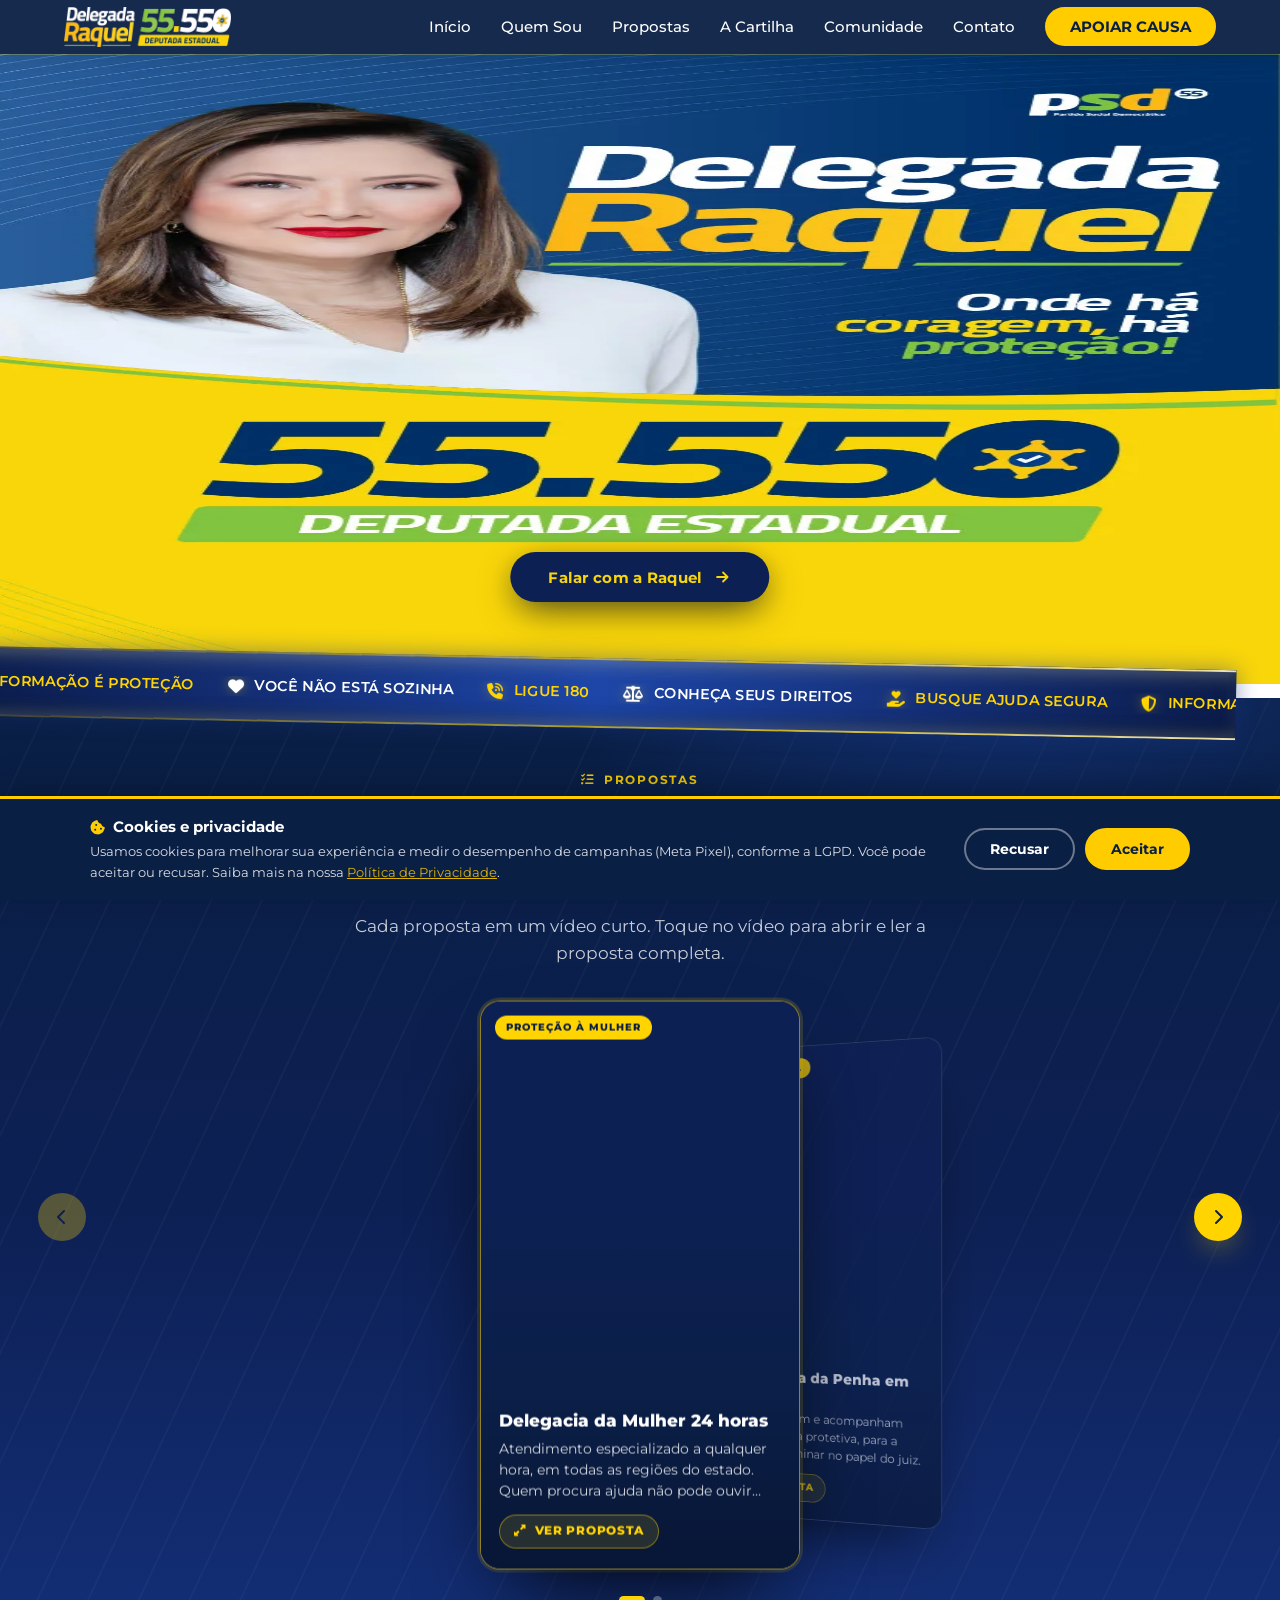
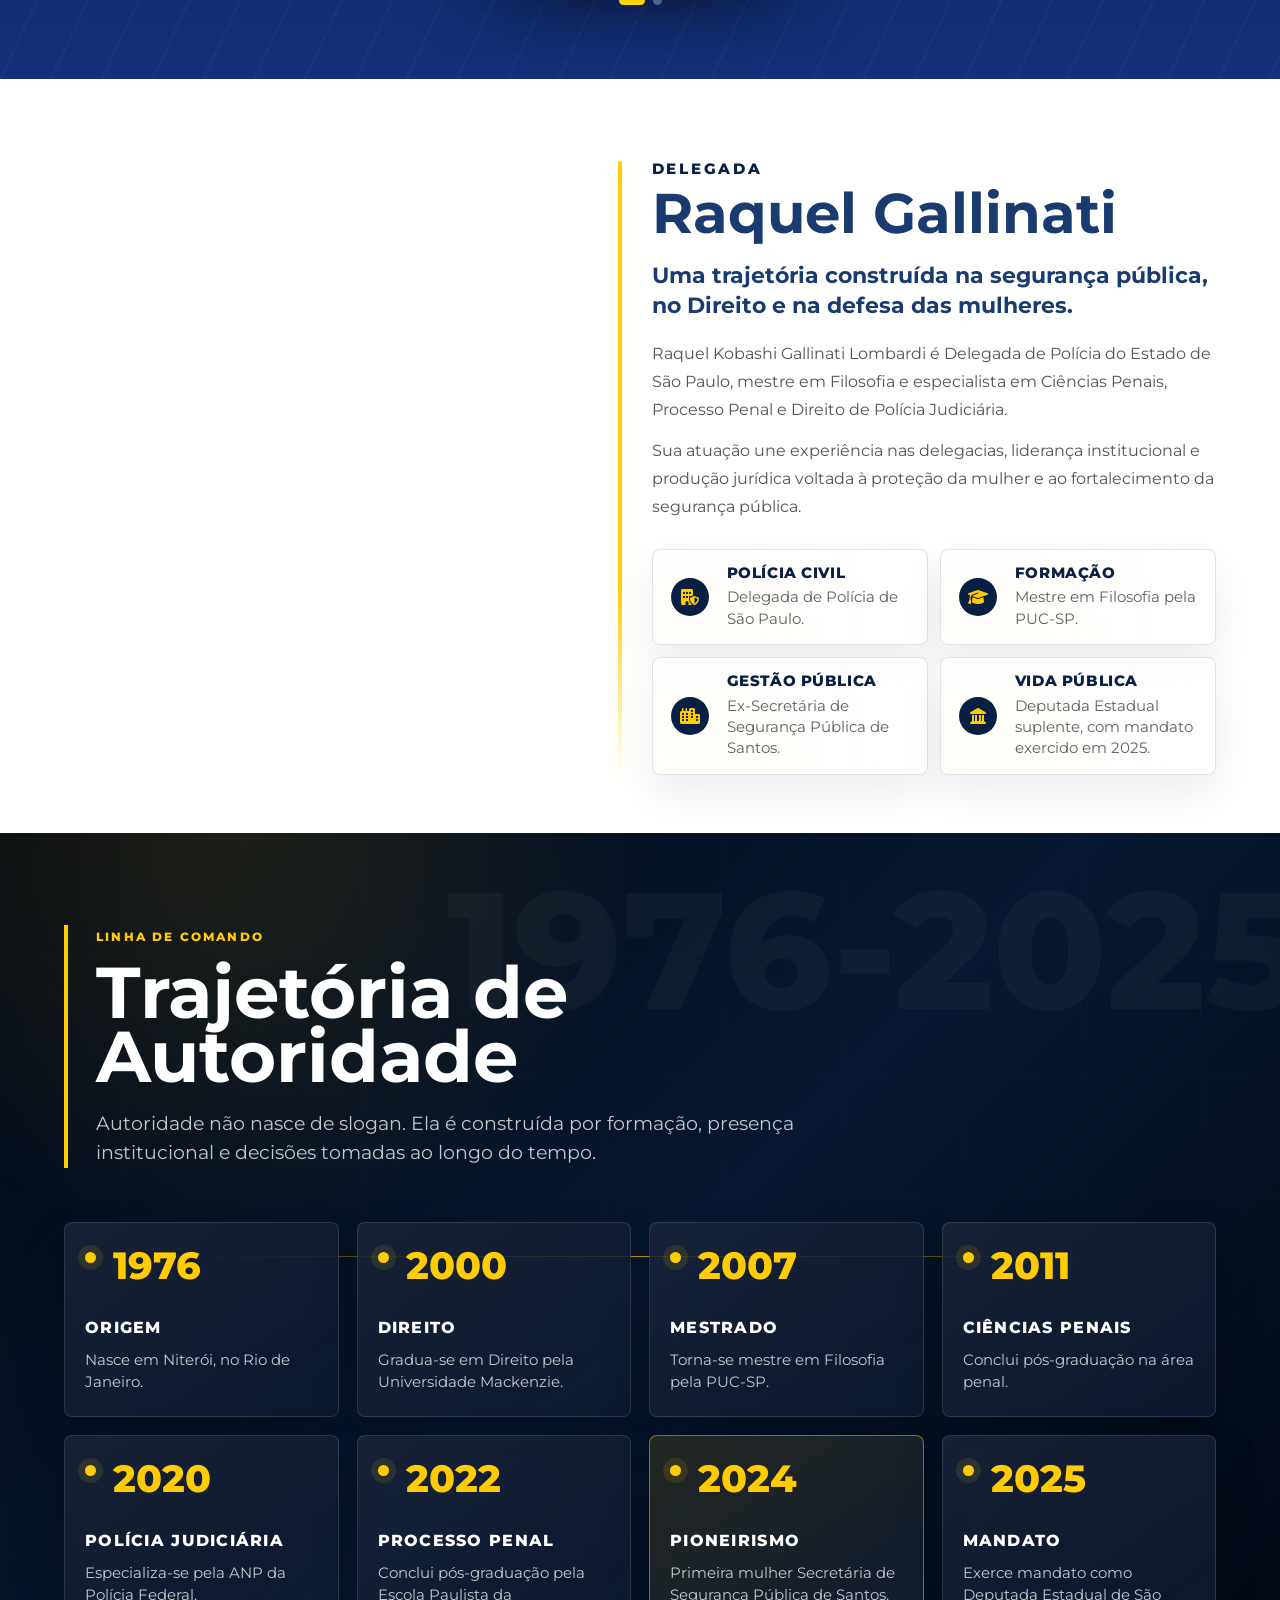
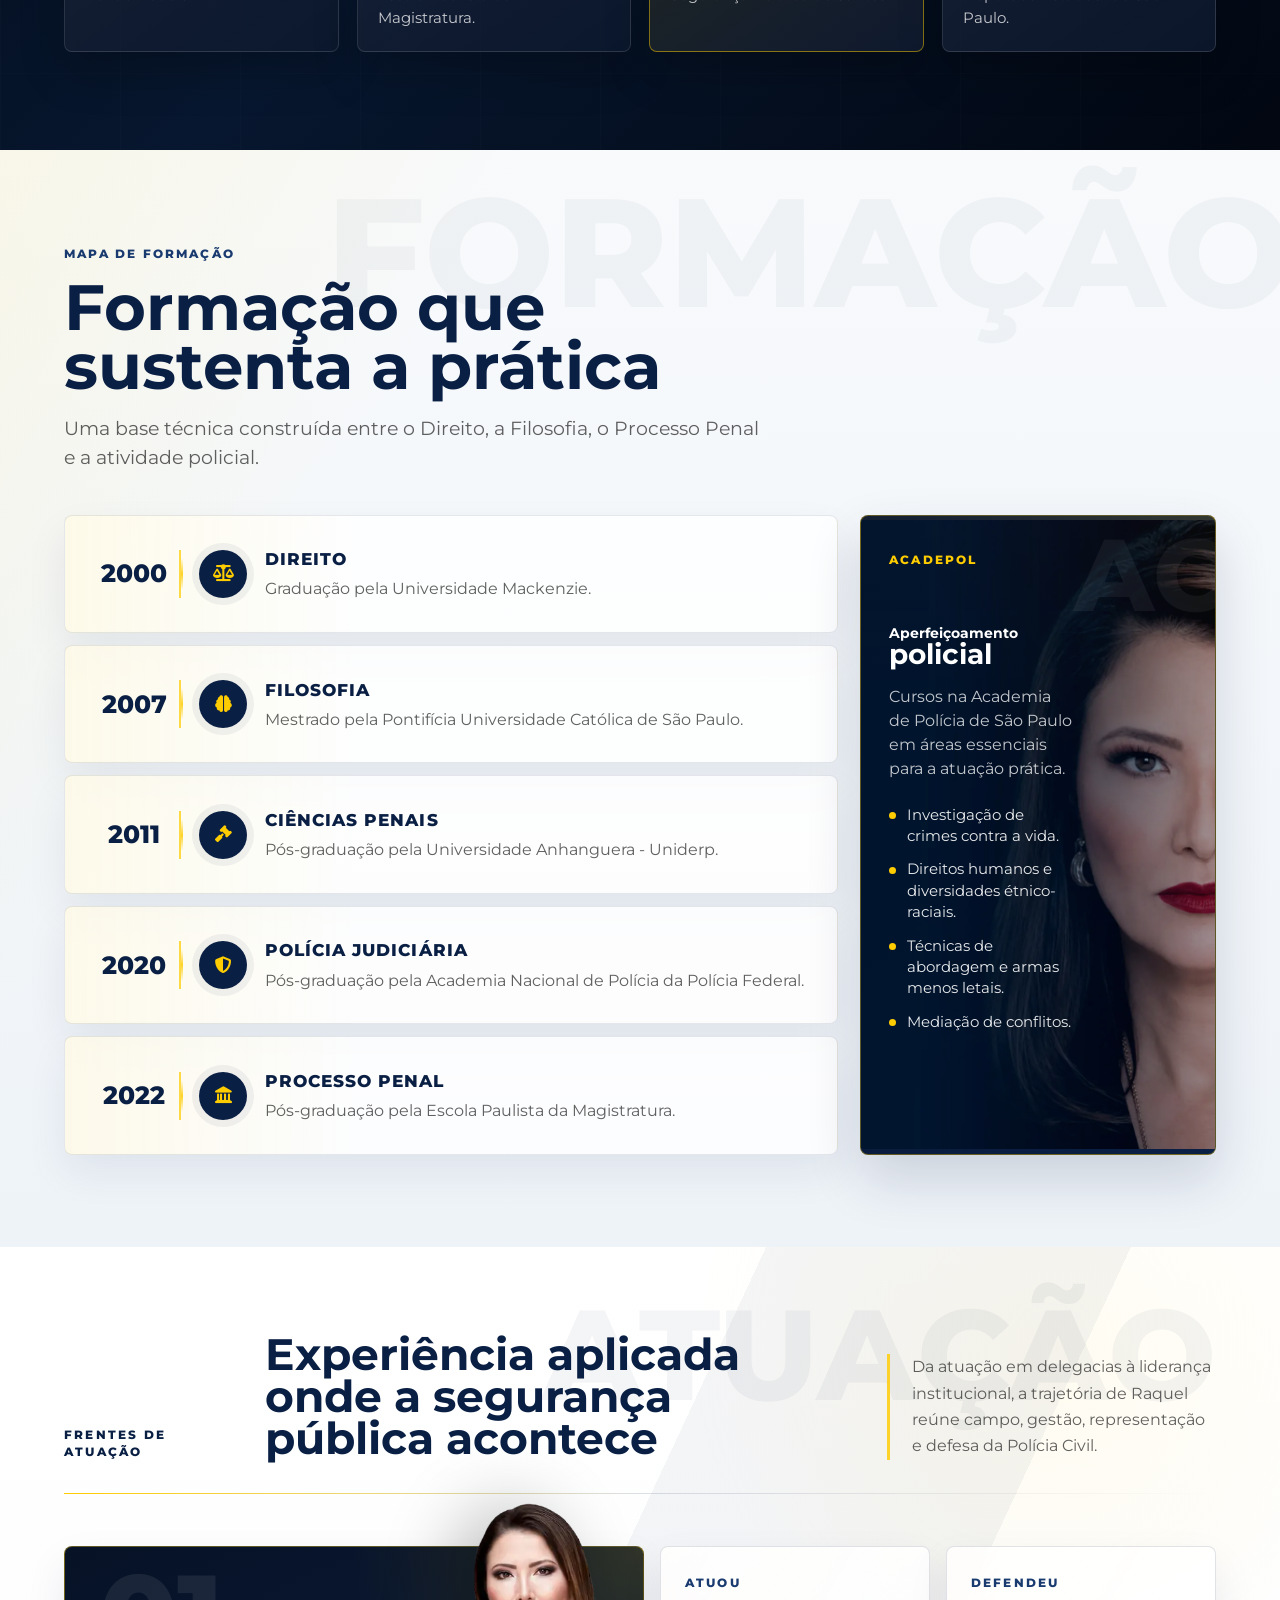
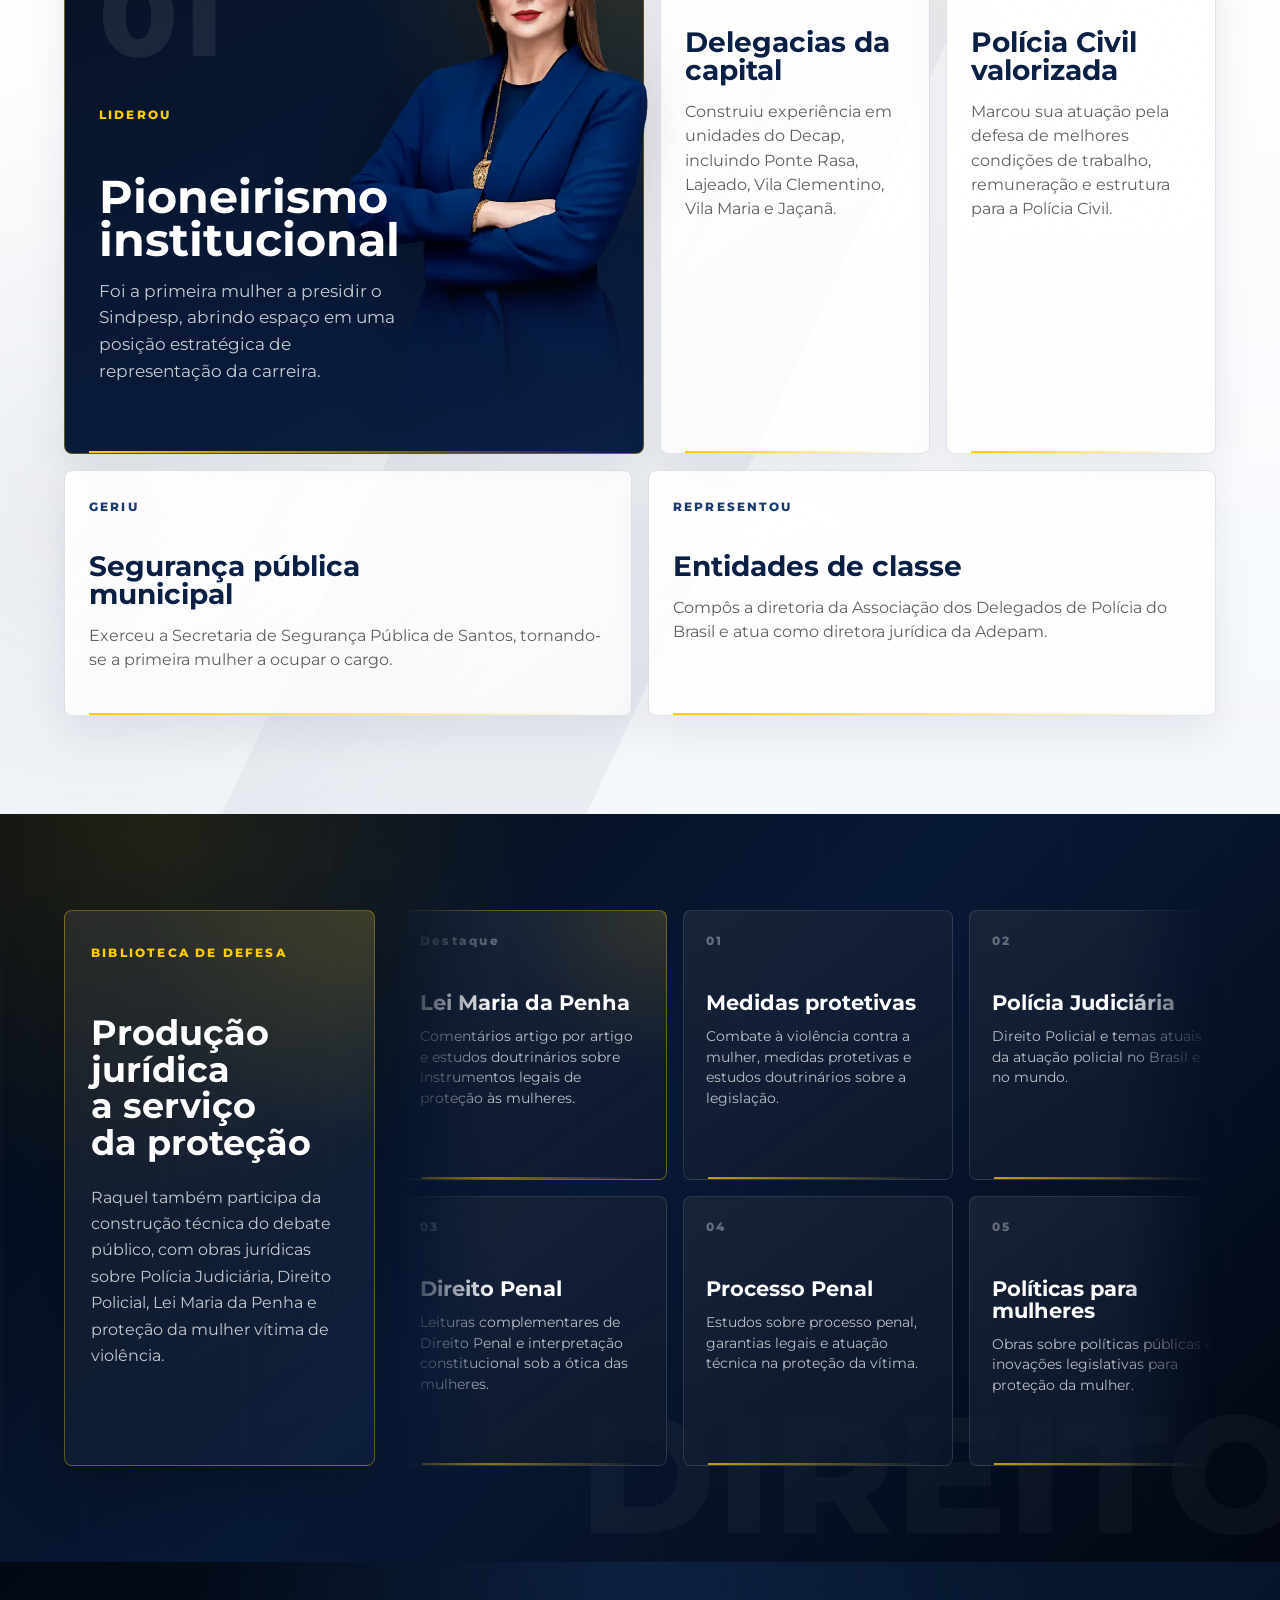
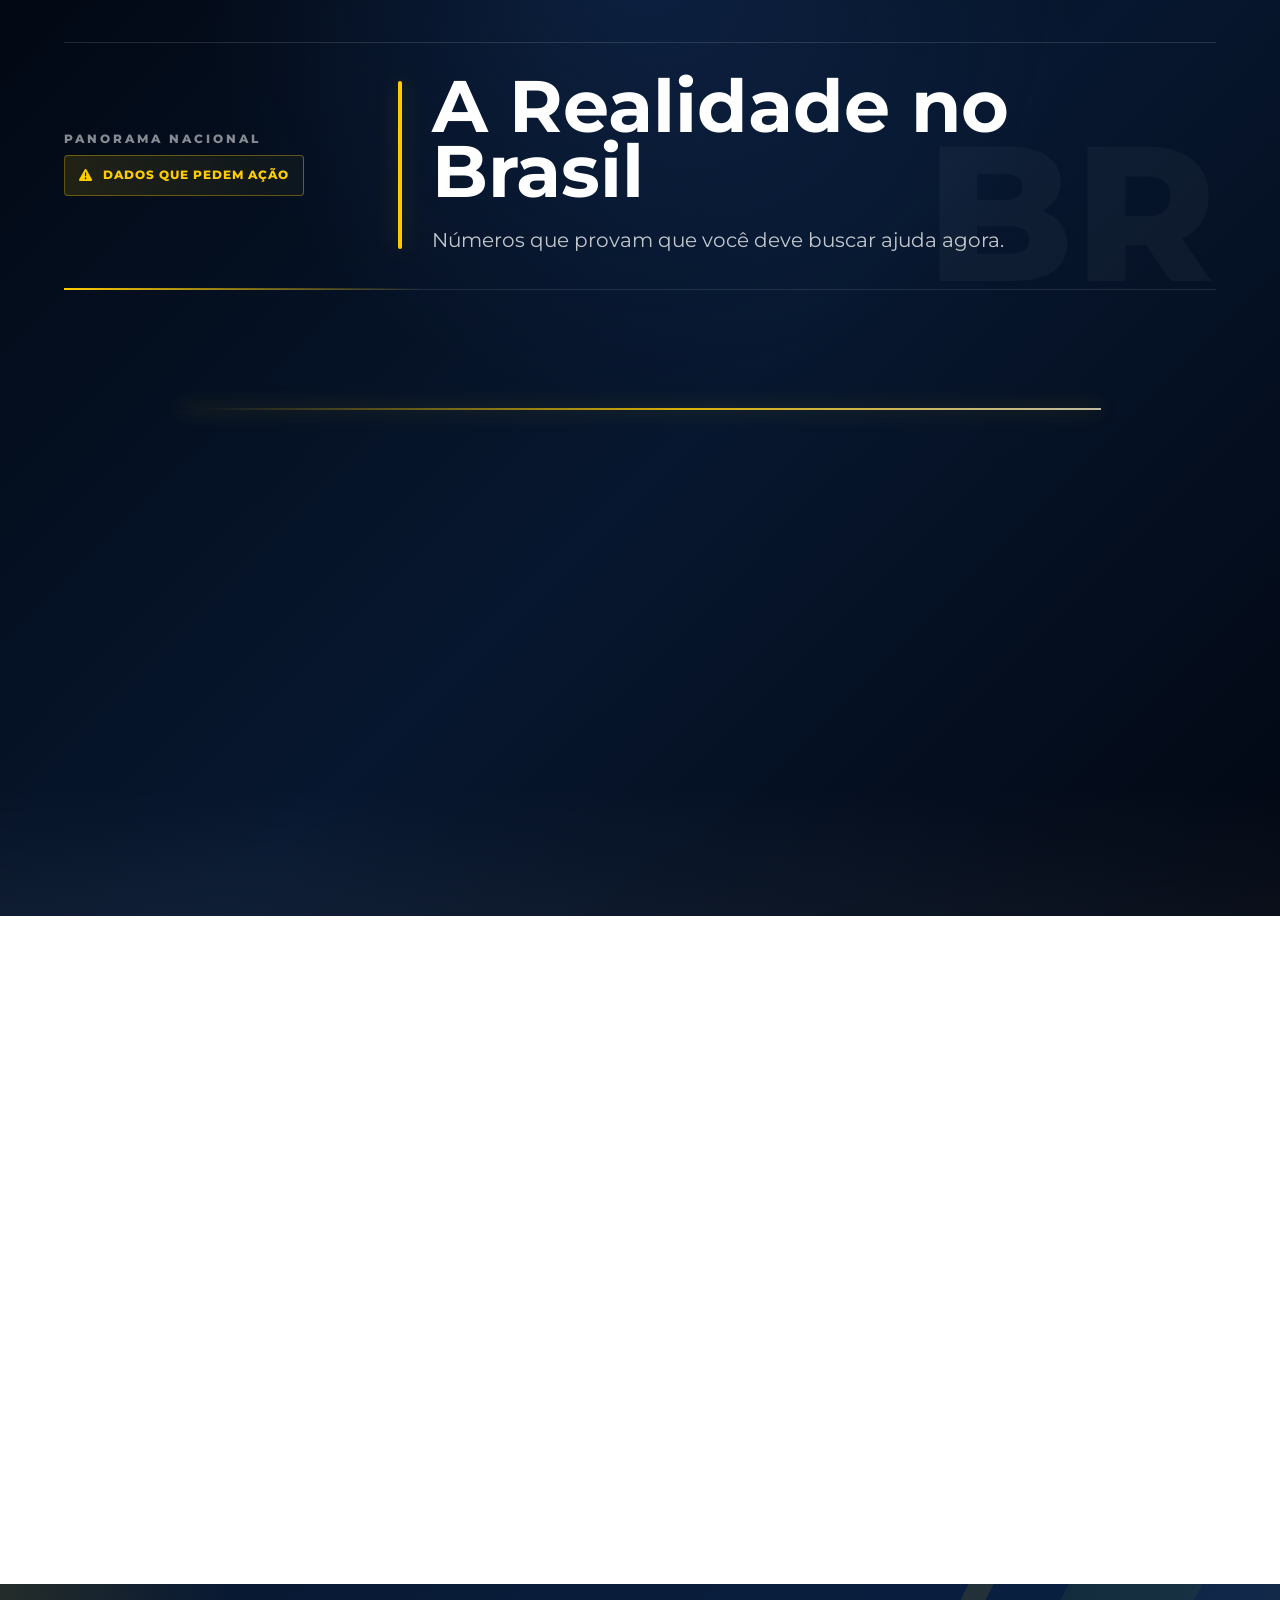
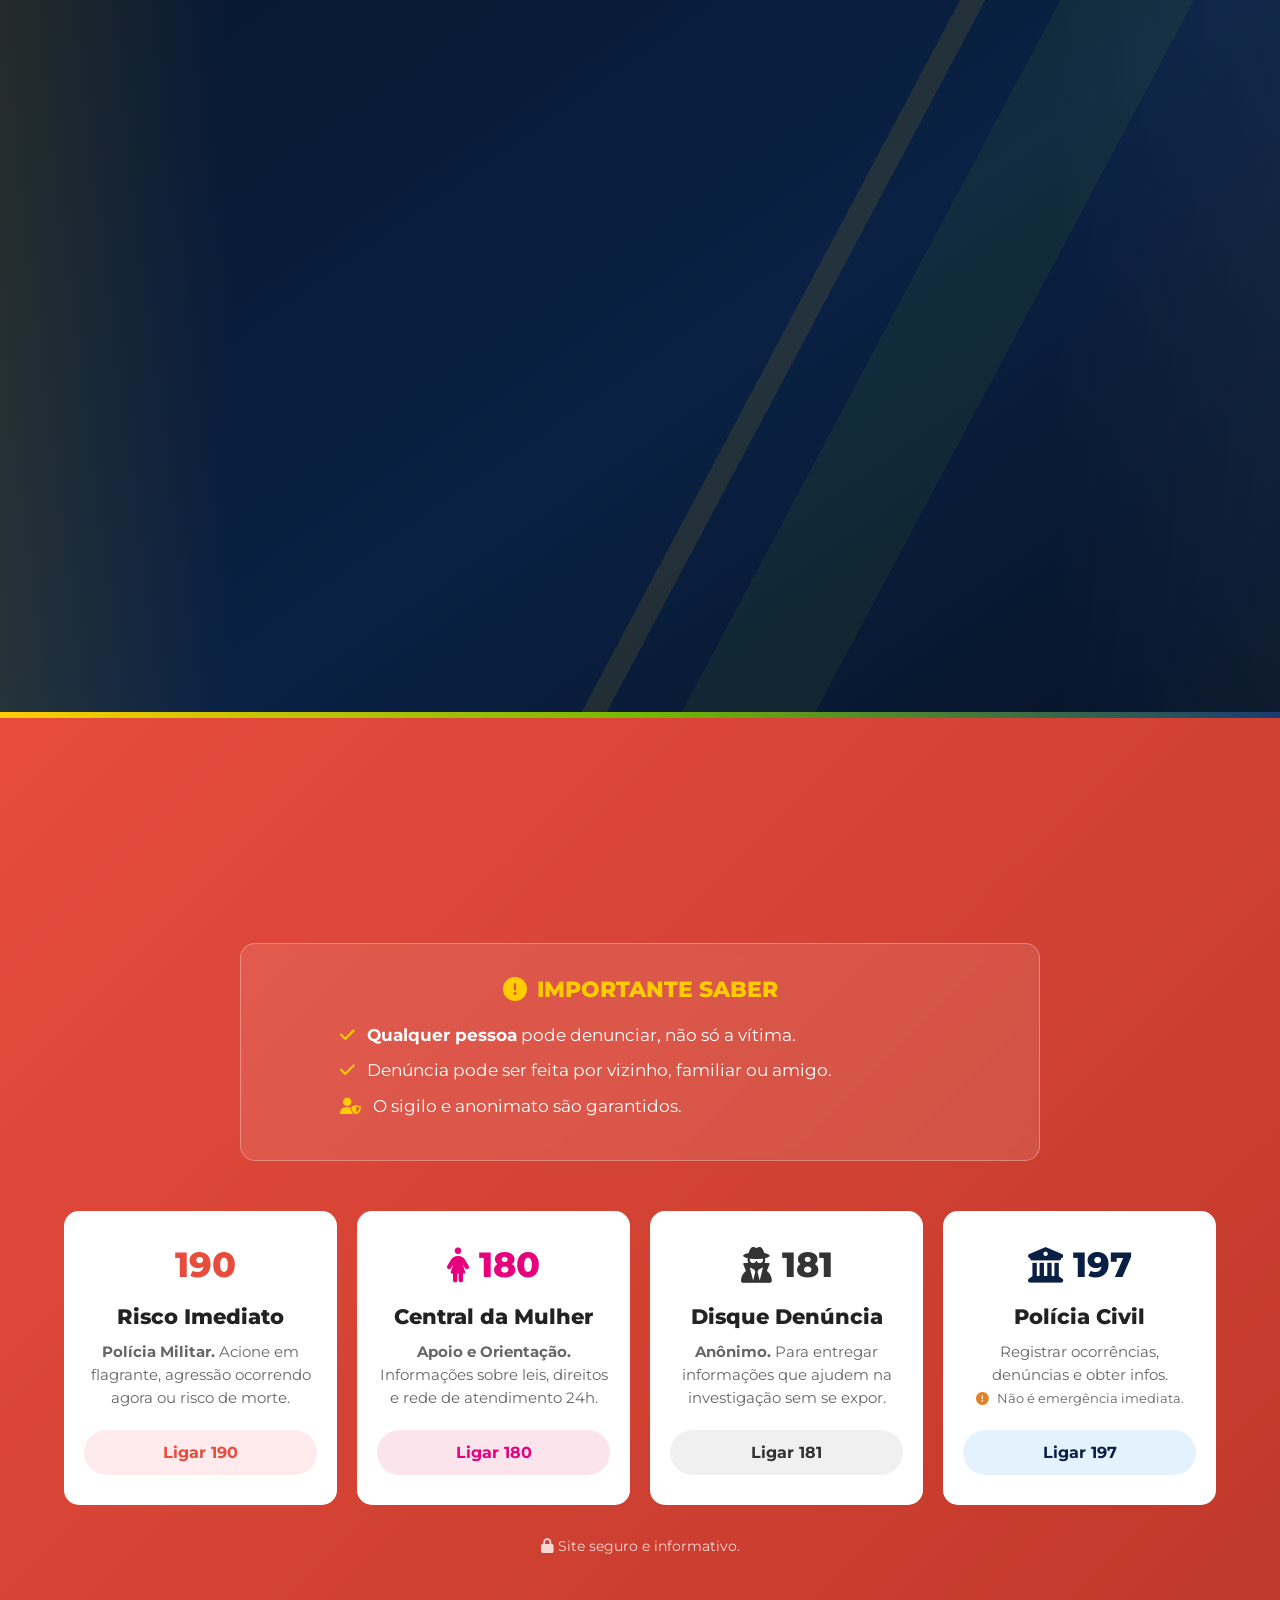
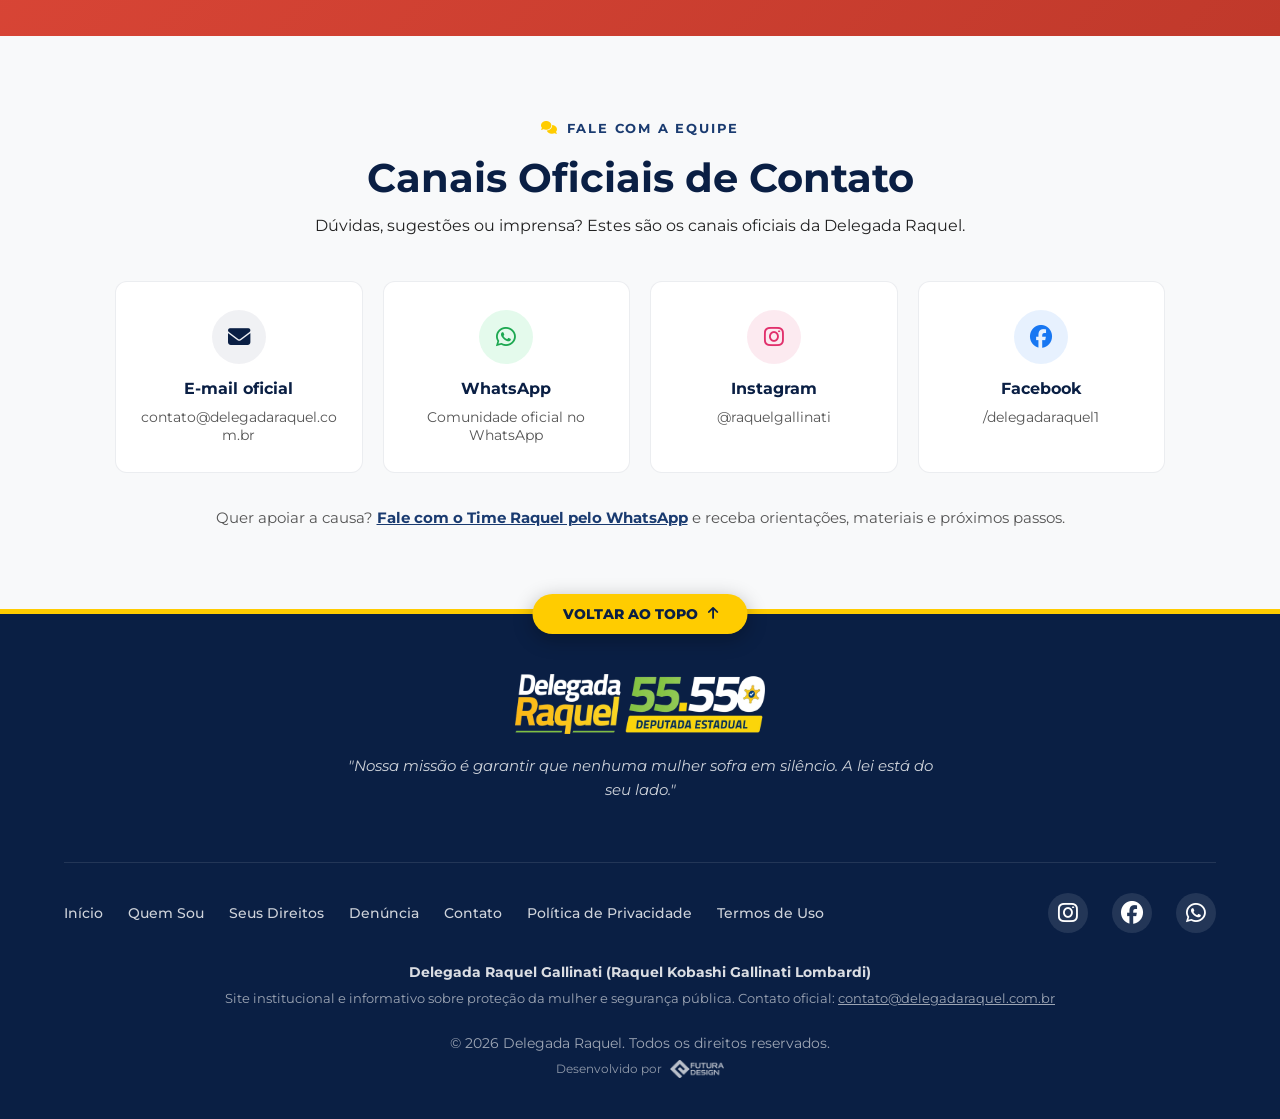
==== index.html @ 237eb1bb "Corrige enquadramento da foto na secao sobre" ====
<!DOCTYPE html>
<html lang="pt-br">
<head>
    <meta charset="UTF-8">
    <meta name="viewport" content="width=device-width, initial-scale=1.0">
    <title>Delegada Raquel 55.550 · Deputada Estadual | Delegada Raquel Gallinati</title>

    <meta name="description" content="Delegada Raquel Gallinati, Delegada de Polícia de São Paulo, candidata a Deputada Estadual pelo 55.550. Onde há coragem, há proteção: veja as propostas, acesse a Cartilha de Proteção à Mulher e os canais de denúncia (180, 190, 181).">
    <meta name="robots" content="index, follow, max-image-preview:large">
    <meta name="author" content="Delegada Raquel Gallinati">
    <meta name="theme-color" content="#0a1f44">
    <link rel="canonical" href="https://delegadaraquel.com.br/">

    <!--
        VERIFICAÇÃO DE DOMÍNIO DO META (obrigatória para anúncios com conversão):
        Gerenciador de Negócios > Configurações > Segurança da marca > Domínios
        > Adicionar delegadaraquel.com.br > copiar o código e descomentar abaixo:
        <meta name="facebook-domain-verification" content="CODIGO_AQUI">
    -->

    <link rel="icon" type="image/webp" href="img/favicon-fast.webp">
    <link rel="preload" as="image" href="img/hero-novo-mobile.webp" type="image/webp" media="(max-width: 1023px)" fetchpriority="high">
    <link rel="preload" as="image" href="img/hero-novo-desktop.webp" type="image/webp" media="(min-width: 1024px)" fetchpriority="high">

    <meta property="og:locale" content="pt_BR">
    <meta property="og:type" content="website">
    <meta property="og:site_name" content="Delegada Raquel 55.550">
    <meta property="og:title" content="Delegada Raquel 55.550 · Deputada Estadual">
    <meta property="og:description" content="Onde há coragem, há proteção. Conheça as propostas em vídeo, acesse a Cartilha de Proteção à Mulher e fale direto comigo pelo WhatsApp.">

    <meta property="og:url" content="https://delegadaraquel.com.br/">

    <meta property="og:image" content="https://delegadaraquel.com.br/og-campanha.jpg">
    <meta property="og:image:secure_url" content="https://delegadaraquel.com.br/og-campanha.jpg">
    <meta property="og:image:type" content="image/jpeg">
    <meta property="og:image:width" content="1200">
    <meta property="og:image:height" content="630">
    <meta property="og:image:alt" content="Delegada Raquel 55.550, Deputada Estadual. Onde ha coragem, ha protecao.">
    <meta name="twitter:card" content="summary_large_image">
    <meta name="twitter:title" content="Delegada Raquel 55.550 · Deputada Estadual">
    <meta name="twitter:description" content="Onde há coragem, há proteção. Conheça as propostas em vídeo, acesse a Cartilha de Proteção à Mulher e fale direto comigo pelo WhatsApp.">
    <meta name="twitter:image" content="https://delegadaraquel.com.br/og-campanha.jpg">
    <meta name="image" content="https://delegadaraquel.com.br/og-campanha.jpg">

    <script type="application/ld+json">
    {
      "@context": "https://schema.org",
      "@graph": [
        {
          "@type": "Person",
          "@id": "https://delegadaraquel.com.br/#pessoa",
          "name": "Raquel Kobashi Gallinati Lombardi",
          "alternateName": "Delegada Raquel Gallinati",
          "jobTitle": "Delegada de Polícia do Estado de São Paulo",
          "description": "Delegada de Polícia do Estado de São Paulo, mestre em Filosofia pela PUC-SP, especialista em Ciências Penais, Processo Penal e Direito de Polícia Judiciária. Ex-Secretária de Segurança Pública de Santos e Deputada Estadual com mandato exercido em 2025.",
          "url": "https://delegadaraquel.com.br/",
          "image": "https://delegadaraquel.com.br/og-campanha.jpg",
          "sameAs": [
            "https://www.instagram.com/raquelgallinati/",
            "https://www.facebook.com/delegadaraquel1"
          ],
          "alumniOf": [
            { "@type": "CollegeOrUniversity", "name": "Universidade Presbiteriana Mackenzie" },
            { "@type": "CollegeOrUniversity", "name": "Pontifícia Universidade Católica de São Paulo (PUC-SP)" }
          ],
          "knowsAbout": ["Segurança Pública", "Lei Maria da Penha", "Violência contra a mulher", "Direito Penal", "Processo Penal", "Polícia Judiciária"]
        },
        {
          "@type": "WebSite",
          "@id": "https://delegadaraquel.com.br/#site",
          "url": "https://delegadaraquel.com.br/",
          "name": "Delegada Raquel Gallinati",
          "description": "Site oficial da Delegada Raquel Gallinati: cartilha de proteção à mulher, direitos, canais de denúncia e comunidade oficial.",
          "inLanguage": "pt-BR",
          "publisher": { "@id": "https://delegadaraquel.com.br/#pessoa" }
        }
      ]
    }
    </script>

    <link rel="preconnect" href="https://fonts.googleapis.com">
    <link rel="preconnect" href="https://fonts.gstatic.com" crossorigin>
    <link rel="preconnect" href="https://cdnjs.cloudflare.com" crossorigin>

    <link href="https://fonts.googleapis.com/css2?family=Montserrat:wght@400;500;600;700;800&display=swap" rel="stylesheet">
    <link rel="stylesheet" href="https://cdnjs.cloudflare.com/ajax/libs/font-awesome/6.4.0/css/all.min.css" media="print" onload="this.media='all'">
    <noscript><link rel="stylesheet" href="https://cdnjs.cloudflare.com/ajax/libs/font-awesome/6.4.0/css/all.min.css"></noscript>
    <link rel="stylesheet" href="style.min.css?v=apoio-v3">

    <link rel="stylesheet" href="propostas.css?v=21">
    <style id="hero-novo-css">
    /* --- HERO DA CAMPANHA (arte inteira, sem corte, botao dentro da arte) --- */
    .hero.hero-novo{
        display:block; position:relative; overflow:hidden;
        min-height:0; height:auto; align-items:stretch;
        background:linear-gradient(90deg,#285A95 0%,#174A83 50%,#002F67 100%); background-image:none !important;
        padding-top:var(--nav-h); /* encosta exatamente na navbar, sem faixa */
    }
    .hero.hero-novo .hero-novo-img{
        display:block; width:100%; height:auto;
        aspect-ratio:827/1278; /* arte vertical (celular) */
    }
    .hero-novo-cta{
        position:absolute; z-index:4;
        left:50%; transform:translateX(-50%); bottom:6.5%;
        display:inline-flex; align-items:center; gap:11px;
        background:#0D2054; color:#F9D60A; border:none;
        font-family:inherit; font-weight:700; letter-spacing:.02em;
        font-size:clamp(15px,4vw,17px); line-height:1;
        text-decoration:none; white-space:nowrap;
        padding:16px 38px; border-radius:999px;
        box-shadow:0 12px 40px -6px rgba(0,0,0,.45), 0 8px 30px -10px rgba(13,32,84,.65);
        transition:background .25s ease;
        animation:heroCtaPop .6s cubic-bezier(.2,.9,.3,1.4) .4s both,
                  heroCtaPulse 1.9s ease-in-out 1.4s infinite;
    }
    .hero-novo-cta:hover{ background:#16337F; }
    .hero-novo-cta svg{
        width:18px; height:18px; flex:none;
        stroke:#F9D60A; stroke-width:2.4; fill:none;
        stroke-linecap:round; stroke-linejoin:round;
    }
    @keyframes heroCtaPop{
        from{ opacity:0; transform:translateX(-50%) translateY(20px) scale(.8); }
        to{ opacity:1; transform:translateX(-50%) translateY(0) scale(1); }
    }
    @keyframes heroCtaPulse{
        0%,100%{ transform:translateX(-50%) scale(1); }
        50%{ transform:translateX(-50%) scale(1.045); }
    }
    @media (min-width:1024px){
        .hero.hero-novo .hero-novo-img{ aspect-ratio:7914/3898; } /* arte horizontal */
        .hero-novo-cta{ bottom:12%; font-size:clamp(15px,1.15vw,18px); }
    }
    @media (prefers-reduced-motion: reduce){
        .hero-novo-cta{ animation:none; transition:none; }
    }

    /* --- FAIXA ANIMADA EM AZUL (itens amarelos e brancos) --- */
    .section-luminous-divider{
        background:linear-gradient(90deg,#0B1C4A 0%,#16337F 28%,#1D46A8 50%,#16337F 72%,#0B1C4A 100%);
        color:var(--white);
        box-shadow:
            0 0 22px rgba(22,51,127,.45),
            inset 0 10px 20px rgba(255,255,255,.10),
            inset 0 -10px 20px rgba(6,16,44,.35);
    }
    .section-luminous-divider::before,
    .section-luminous-divider::after{
        background:linear-gradient(
            90deg,
            rgba(255,212,0,.18),
            rgba(255,212,0,.75),
            #ffffff,
            rgba(255,212,0,.8),
            rgba(255,212,0,.18)
        );
        background-size:240% 100%;
        box-shadow:0 0 12px rgba(255,255,255,.5), 0 0 18px rgba(255,212,0,.55);
    }
    /* itens alternando amarelo e branco */
    .section-luminous-divider .divider-group span:nth-child(odd){ color:#FFD400; }
    .section-luminous-divider .divider-group span:nth-child(even){ color:#FFFFFF; }
    .section-luminous-divider .divider-group i{
        color:inherit;
        filter:drop-shadow(0 0 6px rgba(255,212,0,.35));
    }

    /* --- LOGO HORIZONTAL OFICIAL (proporção 4.17:1) ---
       A navbar ganha altura fixa para o hero encostar nela sem sobrar
       nenhuma faixa azul entre o menu e a arte. --- */
    :root{ --nav-h:54px; }
    @media (max-width:560px){ :root{ --nav-h:46px; } }
    .navbar{ height:var(--nav-h); padding:0; display:flex; align-items:center; }
    .navbar .nav-container{ width:90%; max-width:1200px; margin:0 auto; }
    @media (max-width:560px){ .navbar .nav-container{ width:88%; } }
    .logo-img{ max-height:40px; width:auto; height:auto; display:block; }
    @media (max-width:560px){ .logo-img{ max-height:31px; } }
    .footer-logo-img{ width:min(250px,64vw); height:auto; max-height:none; border-radius:0; }
    </style>
</head>
<body>

    <nav class="navbar">
        <div class="container nav-container">
            <div class="logo">
                <img src="img/logo-horizontal.webp" alt="Delegada Raquel 55.550 - Deputada Estadual" class="logo-img" width="700" height="168" decoding="async" fetchpriority="high">
            </div>
            <ul class="nav-links">
                <li><a href="#inicio">Início</a></li>
                <li><a href="#sobre">Quem Sou</a></li>
                <li><a href="#propostas">Propostas</a></li>
                <li><a href="#cartilha">A Cartilha</a></li>
                <li><a href="#comunidade">Comunidade</a></li>
                <li><a href="#contato">Contato</a></li>
                <li><a href="#comunidade" class="btn-nav">APOIAR CAUSA</a></li>
            </ul>
            <div class="burger">
                <div class="line1"></div>
                <div class="line2"></div>
                <div class="line3"></div>
            </div>
        </div>
    </nav>

    <section id="inicio" class="hero hero-novo">
        <picture>
            <source media="(max-width: 1023px)" srcset="img/hero-novo-mobile.webp">
            <img class="hero-novo-img" src="img/hero-novo-desktop.webp" fetchpriority="high" alt="Delegada Raquel, 55.550, Deputada Estadual. Onde ha coragem, ha protecao.">
        </picture>
        <a class="hero-novo-cta" href="https://wa.me/5513988010886?text=Como%20fa%C3%A7o%20para%20apoiar%20a%20Raquel%20como%20Deputada%3F" target="_blank" rel="noopener">
            Falar com a Raquel
            <svg viewBox="0 0 24 24" aria-hidden="true"><path d="M5 12h14M13 6l6 6-6 6"/></svg>
        </a>
    </section>

    <div class="section-luminous-divider" aria-hidden="true">
        <div class="divider-marquee">
            <div class="divider-track">
                <div class="divider-group">
                    <span><i class="fa-solid fa-shield-halved"></i> Informação é proteção</span>
                    <span><i class="fa-solid fa-heart"></i> Você não está sozinha</span>
                    <span><i class="fa-solid fa-phone-volume"></i> Ligue 180</span>
                    <span><i class="fa-solid fa-scale-balanced"></i> Conheça seus direitos</span>
                    <span><i class="fa-solid fa-hand-holding-heart"></i> Busque ajuda segura</span>
                </div>
                <div class="divider-group">
                    <span><i class="fa-solid fa-shield-halved"></i> Informação é proteção</span>
                    <span><i class="fa-solid fa-heart"></i> Você não está sozinha</span>
                    <span><i class="fa-solid fa-phone-volume"></i> Ligue 180</span>
                    <span><i class="fa-solid fa-scale-balanced"></i> Conheça seus direitos</span>
                    <span><i class="fa-solid fa-hand-holding-heart"></i> Busque ajuda segura</span>
                </div>
            </div>
        </div>
    </div>

    <section id="propostas" class="propostas-section" data-api="https://coragemparamudar.online/api/propostas">
        <div class="container">
            <header class="propostas-head">
                <span class="propostas-kicker"><i class="fa-solid fa-list-check"></i> Propostas</span>
                <h2>O que eu vou <span class="highlight">defender</span> na Assembleia</h2>
                <p class="propostas-lead">Cada proposta em um vídeo curto. Toque no vídeo para abrir e ler a proposta completa.</p>
            </header>
        </div>

        <div class="propostas-stage" id="propostasStage" role="region" aria-label="Carrossel de propostas">
            <div class="propostas-sizer" aria-hidden="true"></div>
            <div class="propostas-3d" id="propostas3d">
                <article class="proposta-slide" data-tag="Proteção à mulher" data-titulo="Delegacia da Mulher 24 horas" data-resumo="Atendimento especializado a qualquer hora, em todas as regiões do estado. Quem procura ajuda não pode ouvir &quot;volte amanhã&quot;." data-texto="Hoje muitas mulheres chegam à delegacia no pior momento da vida e encontram a porta fechada. A violência não tem hora marcada, e o socorro também não pode ter.||Vou trabalhar para que cada região do estado tenha uma Delegacia da Mulher aberta 24 horas, com equipe treinada, sala reservada para o depoimento e atendimento humanizado desde a primeira palavra.||Onde não houver estrutura para a unidade completa, um plantão especializado deve funcionar dentro da delegacia comum, com profissionais capacitados para acolher e registrar o caso na hora.">
                    <div class="proposta-card3d">
                        <video class="proposta-video" src="https://coragemparamudar.online/media/propostas/9a4231a5-93b0-492e-bc40-40e2a8d499c1.mp4" poster="https://coragemparamudar.online/media/propostas/3a3e91d6-bc77-4f28-8878-690e7ebf2465.jpg" muted loop playsinline preload="none" disablepictureinpicture></video>
                        <div class="proposta-veil"></div>
                        <span class="proposta-tag">Proteção à mulher</span>
                        <div class="proposta-teaser">
                            <h3>Delegacia da Mulher 24 horas</h3>
                            <p>Atendimento especializado a qualquer hora, em todas as regiões do estado. Quem procura ajuda não pode ouvir &quot;volte amanhã&quot;.</p>
                            <span class="proposta-expand"><i class="fa-solid fa-up-right-and-down-left-from-center"></i> Ver proposta</span>
                        </div>
                    </div>
                </article>
                <article class="proposta-slide" data-tag="Medida protetiva" data-titulo="Patrulha Maria da Penha em cada cidade" data-resumo="Equipes que visitam e acompanham quem tem medida protetiva, para a proteção não terminar no papel do juiz." data-texto="A medida protetiva é uma conquista, mas sozinha ela é apenas um documento. O que salva vidas é o acompanhamento depois que a decisão sai.||A Patrulha Maria da Penha visita periodicamente a mulher protegida, verifica se o agressor está respeitando a decisão e mantém um canal direto com a polícia. Onde ela existe, o descumprimento cai e o feminicídio cai junto.||Minha proposta é levar esse programa a todos os municípios paulistas, com viatura, equipe treinada e integração entre a Polícia Militar, a Guarda Civil e a rede de proteção da cidade.">
                    <div class="proposta-card3d">
                        <video class="proposta-video" src="https://coragemparamudar.online/media/propostas/11b45062-e15c-49a8-a594-f0302c27753b.mp4" poster="https://coragemparamudar.online/media/propostas/d9c5d3fc-75c9-4da4-94a5-5a929533859e.jpg" muted loop playsinline preload="none" disablepictureinpicture></video>
                        <div class="proposta-veil"></div>
                        <span class="proposta-tag">Medida protetiva</span>
                        <div class="proposta-teaser">
                            <h3>Patrulha Maria da Penha em cada cidade</h3>
                            <p>Equipes que visitam e acompanham quem tem medida protetiva, para a proteção não terminar no papel do juiz.</p>
                            <span class="proposta-expand"><i class="fa-solid fa-up-right-and-down-left-from-center"></i> Ver proposta</span>
                        </div>
                    </div>
                </article>
            </div>
            <button class="propostas-nav prev" type="button" aria-label="Proposta anterior"><i class="fa-solid fa-chevron-left"></i></button>
            <button class="propostas-nav next" type="button" aria-label="Próxima proposta"><i class="fa-solid fa-chevron-right"></i></button>
        </div>

        <div class="propostas-dots" id="propostasDots"></div>
        <p class="propostas-hint"><i class="fa-solid fa-hand-pointer"></i> Arraste pro lado</p>
    </section>

    <section id="sobre" class="about-authority">
        <div class="container about-grid">
            <div class="about-img scroll-animate">
                <picture>
                    <source media="(min-width: 969px)" srcset="img/delegada2-fast.webp">
                    <img src="img/delegada-fast.webp" alt="Delegada Raquel" class="img-delegada" width="980" height="1470" loading="lazy" decoding="async">
                </picture>
            </div>

            <div class="about-text scroll-animate">
                <span class="about-kicker"><i class="fa-solid fa-shield-halved"></i> Segurança pública, Direito e proteção</span>
                <h2><small>Delegada</small> <span>Raquel Gallinati</span></h2>
                <p class="about-lead">Uma trajetória construída na segurança pública, no Direito e na defesa das mulheres.</p>
                <p>Raquel Kobashi Gallinati Lombardi é Delegada de Polícia do Estado de São Paulo, mestre em Filosofia e especialista em Ciências Penais, Processo Penal e Direito de Polícia Judiciária.</p>
                <p>Sua atuação une experiência nas delegacias, liderança institucional e produção jurídica voltada à proteção da mulher e ao fortalecimento da segurança pública.</p>

                <div class="authority-credentials" aria-label="Credenciais da Delegada Raquel">
                    <article class="credential-card">
                        <i class="fa-solid fa-building-shield"></i>
                        <strong>Polícia Civil</strong>
                        <span>Delegada de Polícia de São Paulo.</span>
                    </article>
                    <article class="credential-card">
                        <i class="fa-solid fa-graduation-cap"></i>
                        <strong>Formação</strong>
                        <span>Mestre em Filosofia pela PUC-SP.</span>
                    </article>
                    <article class="credential-card">
                        <i class="fa-solid fa-city"></i>
                        <strong>Gestão pública</strong>
                        <span>Ex-Secretária de Segurança Pública de Santos.</span>
                    </article>
                    <article class="credential-card">
                        <i class="fa-solid fa-landmark"></i>
                        <strong>Vida pública</strong>
                        <span>Deputada Estadual suplente, com mandato exercido em 2025.</span>
                    </article>
                </div>
            </div>
        </div>
    </section>

    <section class="authority-timeline" aria-labelledby="timeline-title">
        <div class="container timeline-container">
            <div class="timeline-intro">
                <span class="timeline-kicker">Linha de comando</span>
                <h2 id="timeline-title">Trajetória de Autoridade</h2>
                <p>Autoridade não nasce de slogan. Ela é construída por formação, presença institucional e decisões tomadas ao longo do tempo.</p>
            </div>

            <div class="timeline-track" aria-label="Marcos da trajetória da Delegada Raquel">
                <article class="timeline-item">
                    <span class="timeline-year">1976</span>
                    <h3>Origem</h3>
                    <p>Nasce em Niterói, no Rio de Janeiro.</p>
                </article>
                <article class="timeline-item">
                    <span class="timeline-year">2000</span>
                    <h3>Direito</h3>
                    <p>Gradua-se em Direito pela Universidade Mackenzie.</p>
                </article>
                <article class="timeline-item">
                    <span class="timeline-year">2007</span>
                    <h3>Mestrado</h3>
                    <p>Torna-se mestre em Filosofia pela PUC-SP.</p>
                </article>
                <article class="timeline-item">
                    <span class="timeline-year">2011</span>
                    <h3>Ciências Penais</h3>
                    <p>Conclui pós-graduação na área penal.</p>
                </article>
                <article class="timeline-item">
                    <span class="timeline-year">2020</span>
                    <h3>Polícia Judiciária</h3>
                    <p>Especializa-se pela ANP da Polícia Federal.</p>
                </article>
                <article class="timeline-item">
                    <span class="timeline-year">2022</span>
                    <h3>Processo Penal</h3>
                    <p>Conclui pós-graduação pela Escola Paulista da Magistratura.</p>
                </article>
                <article class="timeline-item timeline-item-featured">
                    <span class="timeline-year">2024</span>
                    <h3>Pioneirismo</h3>
                    <p>Primeira mulher Secretária de Segurança Pública de Santos.</p>
                </article>
                <article class="timeline-item">
                    <span class="timeline-year">2025</span>
                    <h3>Mandato</h3>
                    <p>Exerce mandato como Deputada Estadual de São Paulo.</p>
                </article>
            </div>
        </div>
    </section>

    <section class="formation-map" aria-labelledby="formation-title">
        <div class="container formation-container">
            <div class="formation-head">
                <span class="formation-kicker">Mapa de formação</span>
                <h2 id="formation-title">Formação que sustenta a prática</h2>
                <p>Uma base técnica construída entre o Direito, a Filosofia, o Processo Penal e a atividade policial.</p>
            </div>

            <div class="formation-layout">
                <div class="formation-list" aria-label="Formação acadêmica e especializações">
                    <article class="formation-card">
                        <span class="formation-year">2000</span>
                        <span class="formation-icon" aria-hidden="true"><i class="fa-solid fa-scale-balanced"></i></span>
                        <div>
                            <h3>Direito</h3>
                            <p>Graduação pela Universidade Mackenzie.</p>
                        </div>
                    </article>
                    <article class="formation-card">
                        <span class="formation-year">2007</span>
                        <span class="formation-icon" aria-hidden="true"><i class="fa-solid fa-brain"></i></span>
                        <div>
                            <h3>Filosofia</h3>
                            <p>Mestrado pela Pontifícia Universidade Católica de São Paulo.</p>
                        </div>
                    </article>
                    <article class="formation-card">
                        <span class="formation-year">2011</span>
                        <span class="formation-icon" aria-hidden="true"><i class="fa-solid fa-gavel"></i></span>
                        <div>
                            <h3>Ciências Penais</h3>
                            <p>Pós-graduação pela Universidade Anhanguera - Uniderp.</p>
                        </div>
                    </article>
                    <article class="formation-card">
                        <span class="formation-year">2020</span>
                        <span class="formation-icon" aria-hidden="true"><i class="fa-solid fa-shield-halved"></i></span>
                        <div>
                            <h3>Polícia Judiciária</h3>
                            <p>Pós-graduação pela Academia Nacional de Polícia da Polícia Federal.</p>
                        </div>
                    </article>
                    <article class="formation-card">
                        <span class="formation-year">2022</span>
                        <span class="formation-icon" aria-hidden="true"><i class="fa-solid fa-landmark"></i></span>
                        <div>
                            <h3>Processo Penal</h3>
                            <p>Pós-graduação pela Escola Paulista da Magistratura.</p>
                        </div>
                    </article>
                </div>

                <aside class="formation-panel" aria-label="Aperfeiçoamento policial">
                    <span class="panel-index">Acadepol</span>
                    <h3><span>Aperfeiçoamento</span> policial</h3>
                    <p>Cursos na Academia de Polícia de São Paulo em áreas essenciais para a atuação prática.</p>
                    <ul>
                        <li>Investigação de crimes contra a vida.</li>
                        <li>Direitos humanos e diversidades étnico-raciais.</li>
                        <li>Técnicas de abordagem e armas menos letais.</li>
                        <li>Mediação de conflitos.</li>
                    </ul>
                </aside>
            </div>
        </div>
    </section>

    <section class="public-fronts" aria-labelledby="fronts-title">
        <div class="container fronts-container">
            <div class="fronts-head">
                <span class="fronts-kicker">Frentes de atuação</span>
                <h2 id="fronts-title">Experiência aplicada onde a segurança pública acontece</h2>
                <p>Da atuação em delegacias à liderança institucional, a trajetória de Raquel reúne campo, gestão, representação e defesa da Polícia Civil.</p>
            </div>

            <div class="fronts-grid">
                <article class="front-card front-card-featured">
                    <div class="front-card-featured-content">
                        <span class="front-verb">Liderou</span>
                        <h3>Pioneirismo institucional</h3>
                        <p>Foi a primeira mulher a presidir o Sindpesp, abrindo espaço em uma posição estratégica de representação da carreira.</p>
                    </div>
                    <img src="novaimg-fast.webp" alt="Delegada Raquel Gallinati em pé" class="front-card-featured-img" width="520" height="854" loading="lazy" decoding="async">
                </article>

                <article class="front-card">
                    <span class="front-verb">Atuou</span>
                    <h3>Delegacias da capital</h3>
                    <p>Construiu experiência em unidades do Decap, incluindo Ponte Rasa, Lajeado, Vila Clementino, Vila Maria e Jaçanã.</p>
                </article>

                <article class="front-card">
                    <span class="front-verb">Defendeu</span>
                    <h3>Polícia Civil valorizada</h3>
                    <p>Marcou sua atuação pela defesa de melhores condições de trabalho, remuneração e estrutura para a Polícia Civil.</p>
                </article>

                <article class="front-card">
                    <span class="front-verb">Geriu</span>
                    <h3>Segurança pública municipal</h3>
                    <p>Exerceu a Secretaria de Segurança Pública de Santos, tornando-se a primeira mulher a ocupar o cargo.</p>
                </article>

                <article class="front-card">
                    <span class="front-verb">Representou</span>
                    <h3>Entidades de classe</h3>
                    <p>Compôs a diretoria da Associação dos Delegados de Polícia do Brasil e atua como diretora jurídica da Adepam.</p>
                </article>
            </div>
        </div>
    </section>

    <section class="legal-library" aria-labelledby="library-title">
        <div class="container library-container">
            <div class="library-feature">
                <span class="library-kicker">Biblioteca de defesa</span>
                <h2 id="library-title">Produção jurídica a serviço da proteção</h2>
                <p>Raquel também participa da construção técnica do debate público, com obras jurídicas sobre Polícia Judiciária, Direito Policial, Lei Maria da Penha e proteção da mulher vítima de violência.</p>
            </div>

            <div class="library-topics" aria-label="Temas das obras jurídicas">
                <div class="library-carousel library-carousel-forward">
                    <div class="library-track">
                        <article class="library-topic library-topic-featured">
                            <span>Destaque</span>
                            <h3>Lei Maria da Penha</h3>
                            <p>Comentários artigo por artigo e estudos doutrinários sobre instrumentos legais de proteção às mulheres.</p>
                        </article>
                        <article class="library-topic">
                            <span>01</span>
                            <h3>Medidas protetivas</h3>
                            <p>Combate à violência contra a mulher, medidas protetivas e estudos doutrinários sobre a legislação.</p>
                        </article>
                        <article class="library-topic">
                            <span>02</span>
                            <h3>Polícia Judiciária</h3>
                            <p>Direito Policial e temas atuais da atuação policial no Brasil e no mundo.</p>
                        </article>
                        <article class="library-topic library-topic-featured" aria-hidden="true">
                            <span>Destaque</span>
                            <h3>Lei Maria da Penha</h3>
                            <p>Comentários artigo por artigo e estudos doutrinários sobre instrumentos legais de proteção às mulheres.</p>
                        </article>
                        <article class="library-topic" aria-hidden="true">
                            <span>01</span>
                            <h3>Medidas protetivas</h3>
                            <p>Combate à violência contra a mulher, medidas protetivas e estudos doutrinários sobre a legislação.</p>
                        </article>
                        <article class="library-topic" aria-hidden="true">
                            <span>02</span>
                            <h3>Polícia Judiciária</h3>
                            <p>Direito Policial e temas atuais da atuação policial no Brasil e no mundo.</p>
                        </article>
                    </div>
                </div>

                <div class="library-carousel library-carousel-reverse">
                    <div class="library-track">
                        <article class="library-topic">
                            <span>03</span>
                            <h3>Direito Penal</h3>
                            <p>Leituras complementares de Direito Penal e interpretação constitucional sob a ótica das mulheres.</p>
                        </article>
                        <article class="library-topic">
                            <span>04</span>
                            <h3>Processo Penal</h3>
                            <p>Estudos sobre processo penal, garantias legais e atuação técnica na proteção da vítima.</p>
                        </article>
                        <article class="library-topic">
                            <span>05</span>
                            <h3>Políticas para mulheres</h3>
                            <p>Obras sobre políticas públicas e inovações legislativas para proteção da mulher.</p>
                        </article>
                        <article class="library-topic" aria-hidden="true">
                            <span>03</span>
                            <h3>Direito Penal</h3>
                            <p>Leituras complementares de Direito Penal e interpretação constitucional sob a ótica das mulheres.</p>
                        </article>
                        <article class="library-topic" aria-hidden="true">
                            <span>04</span>
                            <h3>Processo Penal</h3>
                            <p>Estudos sobre processo penal, garantias legais e atuação técnica na proteção da vítima.</p>
                        </article>
                        <article class="library-topic" aria-hidden="true">
                            <span>05</span>
                            <h3>Políticas para mulheres</h3>
                            <p>Obras sobre políticas públicas e inovações legislativas para proteção da mulher.</p>
                        </article>
                    </div>
                </div>
            </div>
        </div>
    </section>

    <section class="stats-banner section-padding" aria-labelledby="realidade-title">
        <div class="container stats-container">
            <div class="stats-head">
                <span class="stats-eyebrow"><i class="fa-solid fa-triangle-exclamation"></i> Dados que pedem ação</span>
                <span class="stats-chapter">Panorama nacional</span>
                <div class="stats-title-block">
                    <h2 id="realidade-title">A Realidade no Brasil</h2>
                    <p>Números que provam que você deve buscar ajuda agora.</p>
                </div>
            </div>

            <div class="stats-cards">
                <article class="card-stat scroll-animate delay-1">
                    <span class="stat-index">01</span>
                    <div class="stat-icon-wrap"><i class="fa-solid fa-clock"></i></div>
                    <h3>4 min</h3>
                    <p>A cada 4 minutos uma mulher é agredida.</p>
                    <small>O alerta não pode esperar.</small>
                </article>

                <article class="card-stat scroll-animate delay-2">
                    <span class="stat-index">02</span>
                    <div class="stat-icon-wrap"><i class="fa-solid fa-house-lock"></i></div>
                    <h3>76%</h3>
                    <p>Dos casos ocorrem dentro de casa.</p>
                    <small>O risco muitas vezes está perto.</small>
                </article>

                <article class="card-stat scroll-animate delay-3">
                    <span class="stat-index">03</span>
                    <div class="stat-icon-wrap"><i class="fa-solid fa-bullhorn"></i></div>
                    <h3>10%</h3>
                    <p>Apenas 10% denunciam. Quebre o ciclo.</p>
                    <small>Denunciar também é proteção.</small>
                </article>
            </div>

            <div class="stats-note scroll-animate">
                <i class="fa-solid fa-shield-heart"></i>
                <span>Informação no tempo certo pode interromper o ciclo da violência.</span>
            </div>
        </div>
    </section>

    <section id="cartilha" class="cartilha-section">
        <div class="container">
            <div class="guide-grid">
                
                <div class="guide-col-left scroll-animate">
                    <div class="section-title guide-title">
                        <h2>Guia de Proteção</h2>
                        <p>Clique nos tópicos abaixo para entender seus direitos.</p>
                    </div>

                    <div class="accordion-modern">
                        <div class="accordion-item">
                            <button class="accordion-header">
                                <span><i class="fa-solid fa-hand-fist"></i> Os 5 Tipos de Violência</span>
                                <i class="fa-solid fa-plus icon"></i>
                            </button>
                            <div class="accordion-body">
                                <div class="body-content">
                                    <ul class="modern-list">
                                        <li><strong>Física:</strong> <span>Empurrões, tapas, lesões.</span></li>
                                        <li><strong>Psicológica:</strong> <span>Humilhação, ameaça, isolamento.</span></li>
                                        <li><strong>Patrimonial:</strong> <span>Quebrar bens, reter dinheiro.</span></li>
                                        <li><strong>Sexual:</strong> <span>Relação não consentida.</span></li>
                                        <li><strong>Moral:</strong> <span>Calúnia, xingamentos.</span></li>
                                    </ul>
                                </div>
                            </div>
                        </div>

                        <div class="accordion-item">
                            <button class="accordion-header">
                                <span><i class="fa-solid fa-rotate"></i> O Ciclo da Violência</span>
                                <i class="fa-solid fa-plus icon"></i>
                            </button>
                            <div class="accordion-body">
                                <div class="body-content">
                                    <div class="cycle-visual">
                                        <div class="step">1. Tensão <br><small>(Ameaças)</small></div>
                                        <div class="arrow">→</div>
                                        <div class="step alert">2. Explosão <br><small>(Agressão)</small></div>
                                        <div class="arrow">→</div>
                                        <div class="step">3. Lua de Mel <br><small>(Desculpas)</small></div>
                                    </div>
                                    <p class="mt-2 text-center">Não acredite na fase da "Lua de Mel". O ciclo sempre volta pior.</p>
                                </div>
                            </div>
                        </div>

                        <div class="accordion-item">
                            <button class="accordion-header">
                                <span><i class="fa-solid fa-shield-halved"></i> Medidas Protetivas</span>
                                <i class="fa-solid fa-plus icon"></i>
                            </button>
                            <div class="accordion-body">
                                <div class="body-content">
                                    <p>Você tem direito a proteção imediata. O juiz pode ordenar em até 48h:</p>
                                    <ul class="modern-list">
                                        <li><strong>Afastamento:</strong> <span>Do agressor do lar.</span></li>
                                        <li><strong>Proibição:</strong> <span>De contato (inclusive WhatsApp).</span></li>
                                        <li><strong>Distância:</strong> <span>Mínima de você e seus familiares.</span></li>
                                    </ul>
                                </div>
                            </div>
                        </div>
                    </div>
                </div>

                <div class="guide-col-img scroll-animate">
                    <img src="img/boneca-fast.webp" alt="Ilustração de Apoio" class="boneca-img" width="900" height="1352" loading="lazy" decoding="async">
                </div>

            </div>
        </div>
    </section>

    <section id="comunidade" class="section-padding community-section" aria-labelledby="apoio-title">
        <div class="container">
            <div class="community-grid">
                
                <div class="community-text scroll-animate">
                    <span class="badge-vip"><i class="fa-brands fa-whatsapp"></i> Contato Whats do Time Raquel</span>
                    <h2 id="apoio-title">Participe dessa causa e <span class="highlight">nos apoie</span></h2>
                    <p class="lead-text">Entre para o Pelotão da Proteção.</p>
                    <p class="community-copy">Juntos podemos melhorar a segurança pública do Estado de SP. A informação chega primeiro para quem está perto: fale com minha equipe, receba orientações e acompanhe de perto as ações do nosso mandato.</p>
                    <ul class="benefit-list">
                        <li><i class="fa-solid fa-check"></i> Notícias sobre leis em primeira mão.</li>
                        <li><i class="fa-solid fa-check"></i> Dicas de segurança exclusivas.</li>
                        <li><i class="fa-solid fa-check"></i> Acesso direto às ações do mandato.</li>
                    </ul>
                    <p class="small-note"><i class="fa-solid fa-shield-halved"></i> Informação, mobilização e apoio por mais segurança para São Paulo.</p>
                </div>

                <div class="community-action-panel scroll-animate">
                    <div class="community-panel-head">
                        <span>Garanta sua vaga</span>
                        <h3>Fale comigo e minha equipe agora</h3>
                        <p>Escolha como apoiar e receba o material certo para levar essa causa adiante.</p>
                    </div>

                    <div class="support-actions" aria-label="Formas de apoiar a causa">
                        <div class="support-action">
                            <i class="fa-solid fa-file-shield"></i>
                            <strong>Peça nosso material de apoio</strong>
                        </div>
                        <div class="support-action">
                            <i class="fa-solid fa-people-group"></i>
                            <strong>Faça parte dessa causa</strong>
                        </div>
                        <div class="support-action">
                            <i class="fa-solid fa-map-location-dot"></i>
                            <strong>Mais segurança para São Paulo</strong>
                        </div>
                    </div>

                    <a class="btn-vip support-whatsapp-btn" href="https://wa.me/5513988010886?text=Como%20fa%C3%A7o%20para%20apoiar%20a%20Raquel%20como%20Deputada%3F" target="_blank" rel="noopener" data-pixel-contact>
                        <span>Fale comigo e minha equipe agora</span>
                        <i class="fa-brands fa-whatsapp"></i>
                    </a>

                    <div class="community-secure-line">
                        <i class="fa-solid fa-lock"></i>
                        Atendimento direto pelo WhatsApp oficial do Time Raquel.
                    </div>
                </div>

            </div>
        </div>
    </section>

    <section id="denuncia" class="emergency-hero">
        <div class="container">
            <div class="section-title text-center text-white scroll-animate">
                <h2>Canais de Denúncia</h2>
                <p>Saber quem chamar pode salvar uma vida. Não se cale.</p>
            </div>

            <div class="important-box scroll-animate">
                <div class="important-header">
                    <i class="fa-solid fa-circle-exclamation"></i>
                    <h3>IMPORTANTE SABER</h3>
                </div>
                <div class="important-content">
                    <ul>
                        <li>
                            <i class="fa-solid fa-check"></i> 
                            <div><strong>Qualquer pessoa</strong> pode denunciar, não só a vítima.</div>
                        </li>
                        <li>
                            <i class="fa-solid fa-check"></i> 
                            <div>Denúncia pode ser feita por vizinho, familiar ou amigo.</div>
                        </li>
                        <li>
                            <i class="fa-solid fa-user-shield"></i> 
                            <div>O sigilo e anonimato são garantidos.</div>
                        </li>
                    </ul>
                </div>
            </div>
            
            <div class="emergency-grid scroll-animate">
                
                <div class="emer-card card-red">
                    <div class="card-icon"><i class="fa-solid fa-taxi-bus"></i> 190</div>
                    <h4>Risco Imediato</h4>
                    <p><strong>Polícia Militar.</strong> Acione em flagrante, agressão ocorrendo agora ou risco de morte.</p>
                    <a href="tel:190" class="btn-emer">Ligar 190</a>
                </div>

                <div class="emer-card card-pink">
                    <div class="card-icon"><i class="fa-solid fa-person-dress"></i> 180</div>
                    <h4>Central da Mulher</h4>
                    <p><strong>Apoio e Orientação.</strong> Informações sobre leis, direitos e rede de atendimento 24h.</p>
                    <a href="tel:180" class="btn-emer">Ligar 180</a>
                </div>

                <div class="emer-card card-dark">
                    <div class="card-icon"><i class="fa-solid fa-user-secret"></i> 181</div>
                    <h4>Disque Denúncia</h4>
                    <p><strong>Anônimo.</strong> Para entregar informações que ajudem na investigação sem se expor.</p>
                    <a href="tel:181" class="btn-emer">Ligar 181</a>
                </div>

                <div class="emer-card card-blue">
                    <div class="card-icon"><i class="fa-solid fa-building-columns"></i> 197</div>
                    <h4>Polícia Civil</h4>
                    <p>Registrar ocorrências, denúncias e obter infos.<br>
                        <small class="no-emer"><i class="fa-solid fa-circle-exclamation"></i> Não é emergência imediata.</small>
                    </p>
                    <a href="tel:197" class="btn-emer">Ligar 197</a>
                </div>

            </div>
            
            <p class="mt-3 text-center text-white scroll-animate" style="opacity: 0.8; font-size: 0.9rem;">
                <i class="fa-solid fa-lock"></i> Site seguro e informativo.
            </p>
        </div>
    </section>

    <section id="contato" class="contact-section section-padding" aria-labelledby="contato-title">
        <div class="container">
            <div class="section-title contact-title scroll-animate">
                <span class="contact-kicker"><i class="fa-solid fa-comments"></i> Fale com a equipe</span>
                <h2 id="contato-title">Canais Oficiais de Contato</h2>
                <p>Dúvidas, sugestões ou imprensa? Estes são os canais oficiais da Delegada Raquel.</p>
            </div>

            <div class="contact-grid scroll-animate">
                <!-- ATENÇÃO: confirmar/criar o e-mail oficial antes de publicar -->
                <a href="mailto:contato@delegadaraquel.com.br" class="contact-card">
                    <div class="contact-card-icon"><i class="fa-solid fa-envelope"></i></div>
                    <strong>E-mail oficial</strong>
                    <span>contato@delegadaraquel.com.br</span>
                </a>

                <a href="https://chat.whatsapp.com/EntL1sQQhLh3v3cE8vLqfA" target="_blank" rel="noopener noreferrer" class="contact-card" data-pixel-contact>
                    <div class="contact-card-icon contact-icon-whats"><i class="fa-brands fa-whatsapp"></i></div>
                    <strong>WhatsApp</strong>
                    <span>Comunidade oficial no WhatsApp</span>
                </a>

                <a href="https://www.instagram.com/raquelgallinati/" target="_blank" rel="noopener noreferrer" class="contact-card" data-pixel-contact>
                    <div class="contact-card-icon contact-icon-insta"><i class="fa-brands fa-instagram"></i></div>
                    <strong>Instagram</strong>
                    <span>@raquelgallinati</span>
                </a>

                <a href="https://www.facebook.com/delegadaraquel1" target="_blank" rel="noopener noreferrer" class="contact-card" data-pixel-contact>
                    <div class="contact-card-icon contact-icon-face"><i class="fa-brands fa-facebook"></i></div>
                    <strong>Facebook</strong>
                    <span>/delegadaraquel1</span>
                </a>
            </div>

            <p class="contact-form-note scroll-animate">
                Quer apoiar a causa? <a href="#comunidade">Fale com o Time Raquel pelo WhatsApp</a> e receba orientações, materiais e próximos passos.
            </p>
        </div>
    </section>

    <footer class="main-footer">
        <div class="footer-divider-btn">
            <button id="btn-back-to-top" class="btn-top">
                Voltar ao Topo <i class="fa-solid fa-arrow-up"></i>
            </button>
        </div>

        <div class="container footer-container">
            <div class="footer-brand">
                <img src="img/logo-horizontal.webp" alt="Delegada Raquel 55.550 - Deputada Estadual" class="footer-logo-img" width="700" height="168" loading="lazy" decoding="async">
                <p class="footer-mission">"Nossa missão é garantir que nenhuma mulher sofra em silêncio. A lei está do seu lado."</p>
            </div>

            <hr class="footer-line">

            <div class="footer-bottom">
                <div class="footer-links">
                    <a href="#inicio">Início</a>
                    <a href="#sobre">Quem Sou</a>
                    <a href="#cartilha">Seus Direitos</a>
                    <a href="#denuncia">Denúncia</a>
                    <a href="#contato">Contato</a>
                    <a href="politica-de-privacidade.html">Política de Privacidade</a>
                    <a href="termos-de-uso.html">Termos de Uso</a>
                </div>

                <div class="socials-footer">
                    <a href="https://www.instagram.com/raquelgallinati/" aria-label="Instagram"><i class="fa-brands fa-instagram"></i></a>
                    <a href="https://www.facebook.com/delegadaraquel1" aria-label="Facebook"><i class="fa-brands fa-facebook"></i></a>
                    <a href="https://chat.whatsapp.com/EntL1sQQhLh3v3cE8vLqfA" aria-label="WhatsApp"><i class="fa-brands fa-whatsapp"></i></a>
                </div>
            </div>

            <div class="footer-legal text-center">
                <p class="footer-legal-name">Delegada Raquel Gallinati (Raquel Kobashi Gallinati Lombardi)</p>
                <p class="footer-legal-info">
                    Site institucional e informativo sobre proteção da mulher e segurança pública.
                    Contato oficial: <a href="mailto:contato@delegadaraquel.com.br">contato@delegadaraquel.com.br</a>
                </p>
                <!--
                    DADOS ELEITORAIS: preencher quando houver campanha registrada (exigência da legislação eleitoral / Lei 9.504/97):
                    <p class="footer-legal-info">Eleição 2026 | [Cargo] | [Nome do candidato] | [Número]</p>
                    <p class="footer-legal-info">CNPJ da campanha: 00.000.000/0001-00</p>
                -->
            </div>

            <div class="copyright text-center">
                <p>&copy; 2026 Delegada Raquel. Todos os direitos reservados.</p>
                <div class="footer-credit">
                    <span>Desenvolvido por</span>
                    <a href="https://agenciafuturadesign.com" class="footer-credit-link" target="_blank" rel="noopener noreferrer" aria-label="Acessar site da Futura Design">
                        <img src="img/futura-design-fast.webp" alt="Futura Design" class="footer-credit-logo" width="54" height="18" loading="lazy" decoding="async">
                    </a>
                </div>
            </div>
        </div>
    </footer>

    <div id="cookie-banner" class="cookie-banner" role="dialog" aria-live="polite" aria-label="Aviso de cookies" hidden>
        <div class="cookie-banner-inner">
            <div class="cookie-banner-text">
                <strong><i class="fa-solid fa-cookie-bite"></i> Cookies e privacidade</strong>
                <p>Usamos cookies para melhorar sua experiência e medir o desempenho de campanhas (Meta Pixel), conforme a LGPD. Você pode aceitar ou recusar. Saiba mais na nossa <a href="politica-de-privacidade.html">Política de Privacidade</a>.</p>
            </div>
            <div class="cookie-banner-actions">
                <button type="button" id="cookie-reject" class="cookie-btn cookie-btn-reject">Recusar</button>
                <button type="button" id="cookie-accept" class="cookie-btn cookie-btn-accept">Aceitar</button>
            </div>
        </div>
    </div>

    <script src="consent.js?v=lgpd-v2"></script>
    <script src="script.js?v=apoio-v1"></script>
    <script src="gsap.min.js" defer></script>
    <script src="propostas.js?v=16" defer></script>
    <div class="proposta-modal" id="propostaModal" aria-hidden="true" role="dialog" aria-modal="true" aria-label="Proposta em vídeo">
        <div class="proposta-modal-backdrop"></div>
        <div class="proposta-modal-inner">
            <button class="proposta-close" id="propostaClose" type="button" aria-label="Fechar e voltar ao site"><i class="fa-solid fa-xmark"></i></button>
            <div class="proposta-modal-col">
                <div class="proposta-modal-video" id="propostaModalVideo"><button class="proposta-modal-mute" id="propostaMute" type="button" aria-label="Desativar o som"><i class="fa-solid fa-volume-high"></i></button></div>
                <button class="proposta-ler" id="propostaLer" type="button">Ler proposta <i class="fa-solid fa-arrow-down"></i></button>
            </div>
            <div class="proposta-balao" id="propostaBalao"><div class="proposta-balao-inner"></div></div>
        </div>

        <div class="proposta-apoio-bar" id="propostaApoioBar">
            <a class="proposta-apoio" href="https://wa.me/5513988010886?text=Eu%20apoio%20a%20causa%20sobre%20viol%C3%AAncia%20contra%20crian%C3%A7as!%20Com%20certeza%20irei%20votar%20na%20Raquel!" target="_blank" rel="noopener">
                <svg class="zap" viewBox="0 0 24 24" aria-hidden="true"><path d="M12.04 2C6.58 2 2.13 6.45 2.13 11.91c0 1.75.46 3.45 1.32 4.95L2 22l5.25-1.38a9.9 9.9 0 0 0 4.79 1.22h.01c5.46 0 9.9-4.45 9.9-9.91 0-2.65-1.03-5.14-2.9-7.01A9.82 9.82 0 0 0 12.04 2zm0 18.13h-.01a8.2 8.2 0 0 1-4.19-1.15l-.3-.18-3.12.82.83-3.04-.2-.31a8.22 8.22 0 0 1-1.26-4.36c0-4.54 3.7-8.23 8.25-8.23 2.2 0 4.27.86 5.83 2.42a8.19 8.19 0 0 1 2.41 5.82c0 4.54-3.7 8.21-8.24 8.21zm4.52-6.16c-.25-.12-1.47-.72-1.69-.81-.23-.08-.39-.12-.56.13-.16.24-.64.8-.79.97-.14.16-.29.19-.54.06-.25-.12-1.05-.39-1.99-1.23-.74-.66-1.23-1.47-1.38-1.72-.14-.25-.01-.38.11-.5.11-.11.25-.29.37-.43.13-.15.17-.25.25-.41.08-.17.04-.31-.02-.44-.06-.12-.56-1.35-.77-1.84-.2-.49-.4-.42-.56-.43h-.47c-.17 0-.43.06-.66.31-.22.25-.86.85-.86 2.06s.89 2.39 1.01 2.55c.12.17 1.75 2.67 4.23 3.74.59.26 1.05.41 1.41.52.59.19 1.13.16 1.56.1.48-.07 1.47-.6 1.68-1.18.21-.58.21-1.08.14-1.18-.06-.11-.22-.17-.47-.29z"/></svg> Eu apoio essa causa
            </a>
        </div>
    </div>

</body>
</html>
---- style.min.css ----
:root{--primary:#0a1f44;--secondary:#1a3b70;--accent:#ffcc00;--green-psd:#77b800;--text-dark:#222222;--text-light:#555555;--white:#ffffff;--bg-light:#f8f9fa;--alert:#e74c3c;--pink-180:#e6007e;--radius:12px;--font-main:'Montserrat',sans-serif}@property --gradient-angle{syntax:"<angle>";initial-value:0deg;inherits:false}@property --gradient-angle-offset{syntax:"<angle>";initial-value:0deg;inherits:false}@property --gradient-percent{syntax:"<percentage>";initial-value:5%;inherits:false}@property --gradient-shine{syntax:"<color>";initial-value:#fff6a8;inherits:false}*{margin:0;padding:0;box-sizing:border-box}html,body{width:100%;max-width:100%;overflow-x:hidden;scroll-behavior:smooth}body{font-family:var(--font-main);color:var(--text-dark);line-height:1.34;background-color:var(--white)}::-webkit-scrollbar{width:8px;background:var(--primary)}::-webkit-scrollbar-thumb{background-color:var(--green-psd);border-radius:10px;border:2px solid var(--primary)}@media (max-width:1024px){::-webkit-scrollbar{width:6px;background:transparent;-webkit-appearance:none;display:block}::-webkit-scrollbar-thumb{background-color:var(--green-psd);border-radius:10px;border:1px solid var(--white)}}.no-loader #loader{display:none !important}#loader{position:fixed;top:0;left:0;width:100%;height:100%;background:linear-gradient(135deg,#06152f 0%,var(--primary) 54%,#031026 100%);z-index:99999;display:flex;justify-content:center;align-items:center;transition:opacity 0.5s ease,visibility 0.5s ease}.loader-content{text-align:center;color:var(--white);width:min(82%,420px)}.loader-logo-shell{position:relative;--loader-outline-duration:1.35s;--loader-fill-duration:1.45s;--loader-fill-delay:1.05s;width:clamp(138px,30vw,196px);margin:0 auto 20px;display:grid;place-items:center}.loader-logo-shell::before{content:none}.loader-logo-animated,.loader-logo-fill{position:relative;width:100%;height:auto;display:block;filter:drop-shadow(0 0 12px rgba(255,255,255,0.12))}.loader-logo-outline{z-index:2;clip-path:inset(0 100% 0 0);opacity:0.82;animation:loaderRevealSide var(--loader-outline-duration) cubic-bezier(0.42,0,0.2,1) forwards}.loader-logo-fill{position:absolute;inset:0;z-index:1;clip-path:inset(0 100% 0 0);opacity:0.9;animation:loaderRevealSide var(--loader-fill-duration) cubic-bezier(0.42,0,0.2,1) var(--loader-fill-delay) forwards}.progress-container{display:none}.progress-bar{height:100%;background:linear-gradient(90deg,rgba(255,204,0,0.65),rgba(255,244,163,0.9),rgba(255,204,0,0.65));width:0%;box-shadow:0 0 8px rgba(255,204,0,0.38);transition:width 3s cubic-bezier(0.42,0,0.2,1)}@keyframes loaderHalo{0%{opacity:0;transform:scale(0.72)}42%{opacity:0.86;transform:scale(1)}100%{opacity:0.34;transform:scale(1.08)}}@keyframes loaderRevealSide{0%{clip-path:inset(0 100% 0 0)}58%{clip-path:inset(0 42% 0 0)}100%{clip-path:inset(0 0 0 0)}}.container{width:90%;max-width:1200px;margin:0 auto}.section-padding{padding:80px 0}.text-center{text-align:center}.text-white{color:var(--white)}.text-blue{color:var(--secondary)}.highlight{color:var(--accent);position:relative;z-index:1}.typing-text::after{content:'|';margin-left:2px;animation:blink 0.7s infinite;color:var(--white)}@keyframes blink{0%,100%{opacity:1}50%{opacity:0}}.mt-3{margin-top:2rem}.navbar{position:fixed;top:0;width:100%;z-index:1000;padding:0.2rem 0;background:rgba(10,31,68,0.95);backdrop-filter:blur(10px);box-shadow:0 2px 20px rgba(0,0,0,0.1)}.nav-container{display:flex;justify-content:space-between;align-items:center}.logo-img{max-height:45px;width:auto;display:block}.nav-links{display:flex;list-style:none;align-items:center}.nav-links li{margin-left:30px}.nav-links a{text-decoration:none;color:var(--white);font-weight:500;font-size:0.95rem;transition:0.3s}.nav-links a:hover{color:var(--accent)}.btn-nav{background:var(--accent);color:var(--primary) !important;padding:10px 25px;border-radius:50px;font-weight:700 !important}.burger{display:none;cursor:pointer}.burger div{width:25px;height:3px;background:var(--white);margin:5px;transition:0.3s}.hero{min-height:100vh;height:auto;position:relative;display:flex;align-items:flex-end;background-color:var(--primary);background-size:cover;background-repeat:no-repeat;width:100%;background-image:url('img/hero-mobile-fast.webp');background-position:top center;background-size:100% auto}.hero-overlay{position:absolute;top:0;left:0;width:100%;height:100%;z-index:1}.hero-container{position:relative;z-index:2;width:100%}.hero-text{max-width:600px;color:var(--white)}.hero h1{font-size:3rem;font-weight:800;line-height:1;margin-bottom:10px}.hero p{font-size:1rem;opacity:0.9;margin-bottom:12px}@media (max-width:1023px){.hero-overlay{background:linear-gradient(to bottom,rgba(10,31,68,0) 0%,rgba(10,31,68,0) 40%,rgba(10,31,68,0.9) 75%,rgba(10,31,68,1) 100%)}.hero-container{display:flex;flex-direction:column;justify-content:flex-end;padding-top:120vw;padding-left:25px;padding-right:25px;padding-bottom:40px}.hero-text{margin-bottom:140px}.hero h1{font-size:2rem;text-shadow:0 4px 15px rgba(0,0,0,0.8)}.hero p{font-size:0.95rem}.hero-btns{flex-direction:column;width:100%;gap:20px}.btn{width:100%}}@media (min-width:1024px){.hero{min-height:100vh;background-image:url('img/hero-desktop-fast.webp');background-position:center right;background-size:cover;align-items:center}.hero-container{padding-bottom:0;padding-top:0;padding-left:0;padding-right:0}.hero-btns{width:auto;flex-direction:row}.btn{width:auto}}.section-luminous-divider{position:relative;z-index:3;left:-18px;width:calc(100%+36px);height:58px;margin:-3px 0;overflow:hidden;display:flex;align-items:center;transform:rotate(1.1deg);transform-origin:center;background:linear-gradient(90deg,#f1b900 0%,var(--accent) 28%,#ffe56d 50%,var(--accent) 72%,#f1b900 100%);color:var(--primary);box-shadow:0 0 20px rgba(255,204,0,0.28),inset 0 10px 20px rgba(255,255,255,0.16),inset 0 -10px 20px rgba(10,31,68,0.08)}.section-luminous-divider::before,.section-luminous-divider::after{content:'';position:absolute;left:0;right:0;height:2px;pointer-events:none;background:linear-gradient( 90deg,rgba(10,31,68,0.22),rgba(255,204,0,0.65),#fff8bf,rgba(255,204,0,0.75),rgba(10,31,68,0.22) );background-size:240% 100%;box-shadow:0 0 12px rgba(255,255,255,0.56),0 0 18px rgba(255,204,0,0.58);animation:dividerBorderGlow 3s linear infinite}.section-luminous-divider::before{top:0}.section-luminous-divider::after{bottom:0;animation-direction:reverse}.divider-marquee{width:100%;overflow:hidden;white-space:nowrap}.divider-track{display:flex;width:max-content;animation:dividerMarquee 26s linear infinite}.divider-group{display:flex;align-items:center;flex-shrink:0;gap:34px;padding-right:34px}.divider-group span{display:inline-flex;align-items:center;gap:10px;font-size:0.9rem;font-weight:600;letter-spacing:0.04em;text-transform:uppercase}.divider-group i{font-size:1rem;color:rgba(10,31,68,0.92);filter:drop-shadow(0 0 5px rgba(255,255,255,0.38))}@keyframes dividerMarquee{to{transform:translateX(-50%)}}@keyframes dividerBorderGlow{to{background-position:-240% 0}}@media (min-width:1024px){.section-luminous-divider{left:-44px;width:calc(100%+88px);height:70px;margin:-26px 0 -30px}}#sobre{padding-bottom:0}.about-authority{position:relative;overflow:hidden;padding:88px 0 0;background:var(--white)}.about-authority::before{content:none}.about-grid{position:relative;z-index:1;display:grid;grid-template-columns:minmax(280px,0.88fr) minmax(0,1.12fr);gap:clamp(34px,5vw,76px);align-items:end}.about-img{position:relative;display:flex;align-items:flex-end;justify-content:center;min-height:620px}.about-img::before{content:'';position:absolute;left:7%;right:7%;bottom:0;height:76%;border:1px solid rgba(10,31,68,0.13);border-bottom:0;background:linear-gradient(180deg,rgba(255,255,255,0.65),rgba(255,255,255,0.22)),linear-gradient(135deg,rgba(10,31,68,0.08),rgba(255,204,0,0.12));border-radius:8px 8px 0 0}.about-img picture{position:relative;z-index:1;display:contents}.img-delegada{position:relative;z-index:1;width:auto;max-width:100%;max-height:82vh;min-height:560px;height:auto;display:block;object-fit:contain;object-position:bottom center;filter:none}.about-text{position:relative;align-self:center;padding:0 0 88px 34px}.about-text::before{content:'';position:absolute;left:0;top:8px;bottom:88px;width:4px;border-radius:999px;background:var(--accent);box-shadow:0 0 20px rgba(255,204,0,0.3)}.about-kicker{display:none;align-items:center;gap:10px;width:fit-content;margin-bottom:20px;padding:10px 14px;border:1px solid rgba(10,31,68,0.15);border-radius:4px;background:rgba(255,255,255,0.72);color:var(--primary);font-size:0.75rem;font-weight:800;letter-spacing:0.08em;text-transform:uppercase}.about-kicker i{color:var(--accent)}.about-text h2{max-width:720px;color:var(--primary);font-size:clamp(2.25rem,4.4vw,4.15rem);line-height:0.96;margin-bottom:20px;letter-spacing:0}.about-text h2 small{display:block;color:var(--primary);font-size:clamp(0.82rem,1.2vw,1.15rem);font-weight:800;letter-spacing:0.18em;line-height:1.1;margin-bottom:8px;text-transform:uppercase}.about-text h2 span{display:block;color:var(--secondary)}.about-lead{max-width:640px;color:var(--secondary);font-size:clamp(1.08rem,1.7vw,1.35rem);font-weight:700;line-height:1.4;margin-bottom:20px}.about-text p:not(.about-lead){max-width:680px;color:rgba(34,34,34,0.78);font-size:1.02rem;line-height:1.7;margin-bottom:14px}.authority-credentials{display:grid;grid-template-columns:repeat(2,minmax(0,1fr));gap:12px;max-width:720px;margin-top:28px}.credential-card{min-height:128px;padding:18px;border:1px solid rgba(10,31,68,0.12);border-radius:8px;background:linear-gradient(145deg,rgba(255,255,255,0.88),rgba(255,255,255,0.58)),linear-gradient(90deg,rgba(255,204,0,0.08),transparent);box-shadow:0 18px 40px rgba(10,31,68,0.08)}.credential-card i{width:38px;height:38px;display:inline-flex;align-items:center;justify-content:center;margin-bottom:14px;border-radius:50%;background:var(--primary);color:var(--accent);font-size:1rem}.credential-card strong{display:block;color:var(--primary);font-size:0.92rem;font-weight:800;letter-spacing:0.04em;text-transform:uppercase;margin-bottom:6px}.credential-card span{display:block;color:rgba(34,34,34,0.72);font-size:0.92rem;line-height:1.45}@media (min-width:969px){.about-authority{overflow:hidden;padding-top:54px;padding-bottom:0}.about-grid{grid-template-columns:minmax(360px,0.9fr) minmax(0,1.1fr);align-items:stretch;min-height:0}.about-img{position:relative;align-self:stretch;min-height:clamp(540px,68vh,660px);margin-top:0;overflow:hidden}.about-img::before{content:none}.img-delegada{position:absolute;left:50%;top:0;bottom:auto;width:auto;max-width:116%;min-height:0;height:100%;max-height:none;transform:translateX(-50%)}.about-text{align-self:center;padding-top:28px;padding-bottom:58px}.about-text::before{top:28px;bottom:58px;background:linear-gradient(180deg,var(--accent) 0%,var(--accent) 68%,rgba(255,204,0,0) 100%);box-shadow:0 0 20px rgba(255,204,0,0.22)}.credential-card{display:grid;grid-template-columns:42px minmax(0,1fr);column-gap:14px;align-items:center;min-height:86px;padding:14px 18px}.credential-card i{grid-row:span 2;margin-bottom:0}.credential-card strong{margin-bottom:4px}}@media (max-width:968px){.about-authority{padding:0 0 54px;background:var(--white)}.about-authority::before{content:none}#sobre .container{width:100%;max-width:none}.about-grid{grid-template-columns:1fr;gap:0}.about-img{order:-1;width:100vw;margin-left:calc(50% - 50vw);margin-right:calc(50% - 50vw);margin-top:34px;min-height:0;background:var(--white)}.about-img::before{content:none}.img-delegada{width:100vw;min-height:0;max-height:none;object-fit:contain}.about-text{padding:36px 24px 0}.about-text::before{left:24px;right:24px;top:0;bottom:auto;width:auto;height:3px}.about-kicker{font-size:0.68rem;line-height:1.35}.about-text h2{font-size:clamp(2.2rem,11vw,3.55rem);margin-bottom:16px}.about-text h2 small{font-size:0.78rem}.about-text p:not(.about-lead){font-size:0.97rem;line-height:1.62}.authority-credentials{grid-template-columns:1fr;gap:10px;margin-top:24px;margin-bottom:34px}.credential-card{min-height:0;display:grid;grid-template-columns:42px minmax(0,1fr);column-gap:14px;padding:15px}.credential-card i{grid-row:span 2;margin-bottom:0}}.authority-timeline{position:relative;overflow:hidden;padding:92px 0 98px;background:radial-gradient(circle at 18% 0%,rgba(255,204,0,0.1),transparent 30%),linear-gradient(135deg,#020813 0%,#07172f 50%,#020711 100%);color:var(--white)}.authority-timeline::before{content:'';position:absolute;inset:0;background:linear-gradient(90deg,rgba(255,255,255,0.035) 1px,transparent 1px),linear-gradient(180deg,rgba(255,255,255,0.025) 1px,transparent 1px);background-size:120px 120px;opacity:0.42;pointer-events:none}.authority-timeline::after{content:'1976-2025';position:absolute;right:-2vw;top:34px;color:rgba(255,255,255,0.035);font-size:clamp(4rem,13vw,11rem);font-weight:800;line-height:1;pointer-events:none}.timeline-container{position:relative;z-index:1}.timeline-intro{max-width:840px;margin-bottom:54px;padding-left:28px;border-left:4px solid var(--accent)}.timeline-kicker{display:inline-flex;width:fit-content;margin-bottom:16px;color:var(--accent);font-size:0.76rem;font-weight:800;letter-spacing:0.18em;text-transform:uppercase}.timeline-intro h2{color:var(--white);font-size:clamp(2.7rem,5.6vw,5.4rem);line-height:0.9;margin-bottom:20px;letter-spacing:0}.timeline-intro p{max-width:760px;color:rgba(255,255,255,0.76);font-size:clamp(1rem,1.45vw,1.22rem);line-height:1.55}.timeline-track{position:relative;display:grid;grid-template-columns:repeat(4,minmax(0,1fr));gap:18px}.timeline-track::before{content:'';position:absolute;left:4%;right:4%;top:34px;height:1px;background:linear-gradient(90deg,transparent,rgba(255,204,0,0.78),transparent)}.timeline-item{position:relative;min-height:178px;padding:26px 20px 22px;border:1px solid rgba(255,255,255,0.12);border-radius:8px;background:linear-gradient(145deg,rgba(255,255,255,0.07),rgba(255,255,255,0.025)),rgba(6,18,40,0.86);box-shadow:0 20px 44px rgba(0,0,0,0.24)}.timeline-item::before{content:'';position:absolute;top:29px;left:20px;width:11px;height:11px;border-radius:50%;background:var(--accent);box-shadow:0 0 0 7px rgba(255,204,0,0.1)}.timeline-year{display:block;margin:0 0 34px 28px;color:var(--accent);font-size:clamp(1.75rem,3vw,2.55rem);font-weight:800;line-height:0.9}.timeline-item h3{color:var(--white);font-size:1rem;font-weight:800;letter-spacing:0.08em;text-transform:uppercase;margin-bottom:10px}.timeline-item p{color:rgba(255,255,255,0.76);font-size:0.95rem;line-height:1.48}.timeline-item-featured{border-color:rgba(255,204,0,0.48);background:linear-gradient(145deg,rgba(255,204,0,0.12),rgba(255,255,255,0.035)),rgba(6,18,40,0.9)}@media (max-width:968px){.authority-timeline{padding:64px 0 70px}.authority-timeline::after{top:24px;right:14px;font-size:clamp(3.5rem,19vw,6rem)}.timeline-intro{margin-bottom:34px;padding-left:0;padding-top:18px;border-left:0;border-top:3px solid var(--accent)}.timeline-intro h2{font-size:clamp(2.35rem,12vw,3.8rem)}.timeline-track{grid-template-columns:1fr;gap:12px;padding-left:16px}.timeline-track::before{left:4px;right:auto;top:0;bottom:0;width:1px;height:auto;background:linear-gradient(180deg,transparent,rgba(255,204,0,0.78),transparent)}.timeline-item{min-height:0;padding:18px 18px 18px}.timeline-item::before{top:24px;left:-17px;width:9px;height:9px;box-shadow:0 0 0 6px rgba(255,204,0,0.1)}.timeline-year{margin:0 0 12px 0;font-size:2rem}.timeline-item h3{font-size:0.88rem}.timeline-item p{font-size:0.92rem}}.formation-map{position:relative;overflow:hidden;padding:92px 0;background:linear-gradient(120deg,rgba(255,204,0,0.08),transparent 28%),linear-gradient(180deg,#f8fafc 0%,#eef3f8 100%)}.formation-map::before{content:'FORMAÇÃO';position:absolute;right:-1vw;top:26px;color:rgba(10,31,68,0.035);font-size:clamp(4rem,12vw,10rem);font-weight:800;line-height:1;pointer-events:none}.formation-container{position:relative;z-index:1}.formation-head{max-width:820px;margin-bottom:42px}.formation-kicker{display:inline-flex;width:fit-content;margin-bottom:16px;color:var(--secondary);font-size:0.76rem;font-weight:800;letter-spacing:0.18em;text-transform:uppercase}.formation-head h2{max-width:780px;color:var(--primary);font-size:clamp(2.55rem,5vw,4.8rem);line-height:0.92;margin-bottom:18px;letter-spacing:0}.formation-head p{max-width:700px;color:rgba(34,34,34,0.72);font-size:clamp(1rem,1.45vw,1.18rem);line-height:1.58}.formation-layout{display:grid;grid-template-columns:minmax(0,1fr) minmax(340px,0.46fr);gap:22px;align-items:stretch}.formation-list{display:grid;gap:12px}.formation-card{display:grid;grid-template-columns:92px 48px minmax(0,1fr);gap:18px;align-items:center;min-height:112px;padding:20px 24px;border:1px solid rgba(10,31,68,0.1);border-radius:8px;background:linear-gradient(90deg,rgba(255,204,0,0.08),transparent 38%),rgba(255,255,255,0.82);box-shadow:0 18px 42px rgba(10,31,68,0.07)}.formation-year{display:inline-flex;align-items:center;justify-content:center;min-height:48px;border-right:2px solid rgba(255,204,0,0.72);color:var(--primary);font-size:1.55rem;font-weight:800;line-height:1}.formation-icon{position:relative;width:48px;height:48px;display:inline-flex;align-items:center;justify-content:center;border-radius:50%;background:var(--primary);color:var(--accent);box-shadow:0 0 0 7px rgba(10,31,68,0.055)}.formation-icon::before{content:'';position:absolute;left:-18px;top:8px;bottom:8px;width:2px;border-radius:999px;background:linear-gradient(180deg,transparent,rgba(255,204,0,0.85),transparent)}.formation-icon i{font-size:1.05rem}.formation-card h3{color:var(--primary);font-size:1.08rem;font-weight:800;letter-spacing:0.06em;text-transform:uppercase;margin-bottom:7px}.formation-card p{color:rgba(34,34,34,0.72);font-size:0.98rem;line-height:1.48}.formation-panel{position:relative;overflow:hidden;min-height:640px;padding:32px 28px;border-radius:8px;border:1px solid rgba(255,204,0,0.34);background:radial-gradient(circle at 100% 0%,rgba(255,204,0,0.12),transparent 42%),linear-gradient(180deg,rgba(255,255,255,0.055),transparent 34%),linear-gradient(155deg,#071226 0%,#0a1f44 100%);color:var(--white);box-shadow:0 24px 54px rgba(10,31,68,0.16)}.formation-panel::before{content:'';position:absolute;inset:0;width:100%;height:100%;background:url('novaimg3-fast.webp') right center / contain no-repeat;opacity:0.82;filter:saturate(0.86) contrast(1.04);pointer-events:none;z-index:0}.formation-panel::after{content:'AC';position:absolute;right:-12px;top:18px;color:rgba(255,255,255,0.055);font-size:clamp(4.8rem,8vw,7rem);font-weight:800;line-height:0.8;pointer-events:none;z-index:0}.panel-index{position:relative;z-index:1;display:inline-flex;margin-bottom:58px;color:var(--accent);font-size:0.76rem;font-weight:800;letter-spacing:0.18em;text-transform:uppercase}.formation-panel h3{position:relative;z-index:1;max-width:66%;color:var(--white);font-size:clamp(1.65rem,2.15vw,2.08rem);line-height:1.02;margin-bottom:16px;text-wrap:balance}.formation-panel h3 span{display:block;font-size:0.5em;line-height:1.05}.formation-panel p{position:relative;z-index:1;max-width:62%;color:rgba(255,255,255,0.76);font-size:0.98rem;line-height:1.55;margin-bottom:22px}.formation-panel ul{position:relative;z-index:1;max-width:62%;list-style:none;display:grid;gap:12px}.formation-panel li{position:relative;padding-left:18px;color:rgba(255,255,255,0.9);font-size:0.94rem;line-height:1.42}.formation-panel li::before{content:'';position:absolute;left:0;top:0.55em;width:7px;height:7px;border-radius:50%;background:var(--accent)}@media (max-width:968px){.formation-map{padding:66px 0}.formation-map::before{right:10px;top:24px;font-size:clamp(3rem,16vw,5.7rem)}.formation-head{margin-bottom:30px}.formation-head h2{font-size:clamp(2.25rem,11vw,3.6rem)}.formation-layout{grid-template-columns:1fr}.formation-card{grid-template-columns:68px 42px minmax(0,1fr);gap:12px;min-height:0;padding:16px}.formation-year{min-height:44px;font-size:1.25rem}.formation-icon{width:42px;height:42px;box-shadow:0 0 0 5px rgba(10,31,68,0.055)}.formation-icon::before{left:-13px}.formation-card h3{font-size:0.94rem}.formation-card p{font-size:0.9rem}.formation-panel{min-height:570px;padding:24px 20px}.formation-panel::before{background:url('novaimg3-fast.webp') right center / contain no-repeat;opacity:0.82}.formation-panel::after{right:12px;top:18px;font-size:4.7rem}.panel-index{margin-bottom:28px}.formation-panel h3,.formation-panel p,.formation-panel ul{max-width:68%}.formation-panel h3{font-size:clamp(2rem,10vw,3rem)}.formation-panel h3 span{font-size:0.56em}}.public-fronts{position:relative;overflow:hidden;padding:94px 0 98px;background:radial-gradient(circle at 82% 8%,rgba(255,204,0,0.16),transparent 24%),radial-gradient(circle at 8% 72%,rgba(10,31,68,0.08),transparent 30%),linear-gradient(180deg,#ffffff 0%,#f4f7fb 100%)}.public-fronts::before{content:'';position:absolute;inset:0;background:linear-gradient(115deg,transparent 0%,transparent 42%,rgba(10,31,68,0.045) 42%,rgba(10,31,68,0.045) 62%,transparent 62%),linear-gradient(180deg,rgba(255,255,255,0.72),rgba(255,255,255,0));pointer-events:none}.fronts-container{position:relative;z-index:1}.fronts-head{display:grid;grid-template-columns:minmax(190px,0.34fr) minmax(0,1fr);gap:44px;align-items:end;margin-bottom:42px;padding-bottom:28px;border-bottom:1px solid rgba(10,31,68,0.12)}.fronts-kicker{color:var(--secondary);font-size:0.76rem;font-weight:800;letter-spacing:0.18em;text-transform:uppercase}.fronts-head h2{max-width:850px;color:var(--primary);font-size:clamp(2.4rem,4.6vw,4.65rem);line-height:0.94;letter-spacing:0}.fronts-head p{grid-column:2;max-width:760px;color:rgba(34,34,34,0.72);font-size:clamp(1rem,1.45vw,1.18rem);line-height:1.58}.fronts-grid{display:grid;grid-template-columns:repeat(4,minmax(0,1fr));gap:16px}.front-card{position:relative;min-height:246px;padding:24px;border:1px solid rgba(10,31,68,0.12);border-radius:8px;background:linear-gradient(145deg,rgba(255,255,255,0.92),rgba(255,255,255,0.66)),linear-gradient(120deg,rgba(255,204,0,0.08),transparent 42%);box-shadow:0 18px 42px rgba(10,31,68,0.08)}.front-card::after{content:'';position:absolute;left:24px;right:24px;bottom:0;height:2px;background:linear-gradient(90deg,var(--accent),transparent)}.front-card-featured{grid-column:span 2;grid-row:span 2;min-height:508px;padding:34px;border-color:rgba(255,204,0,0.34);background:radial-gradient(circle at 100% 0%,rgba(255,204,0,0.16),transparent 38%),linear-gradient(155deg,#071226 0%,#0a1f44 100%);color:var(--white);display:flex;align-items:flex-end;overflow:visible}.front-card-featured::before{content:'01';position:absolute;left:34px;top:22px;color:rgba(255,255,255,0.08);font-size:clamp(4rem,9vw,8rem);font-weight:800;line-height:0.8;z-index:1}.front-card-featured-content{position:relative;z-index:2;max-width:62%;padding-top:72px;padding-bottom:34px}.front-card-featured-img{position:absolute;right:-26px;bottom:auto;top:-10%;z-index:1;width:min(58%,430px);height:110%;object-fit:contain;object-position:right top;pointer-events:none;filter:drop-shadow(-22px 0 34px rgba(0,0,0,0.24))}.front-verb{display:inline-flex;margin-bottom:52px;color:var(--accent);font-size:0.74rem;font-weight:800;letter-spacing:0.18em;text-transform:uppercase}.front-card:not(.front-card-featured) .front-verb{margin-bottom:36px;color:var(--secondary)}.front-card h3{position:relative;z-index:1;max-width:420px;color:var(--primary);font-size:clamp(1.35rem,2.2vw,2rem);line-height:1;margin-bottom:16px}.front-card-featured h3{color:var(--white);font-size:clamp(1.87rem,3.57vw,3.49rem);line-height:0.94;margin-top:0}.front-card p{position:relative;z-index:1;color:rgba(34,34,34,0.72);font-size:0.98rem;line-height:1.55}.front-card-featured p{max-width:520px;color:rgba(255,255,255,0.78);font-size:1.08rem}@media (min-width:969px){.public-fronts{padding-top:86px}.fronts-head{position:relative;display:flex;align-items:flex-end;gap:clamp(28px,4vw,58px);margin-bottom:52px;padding:0 0 34px;border-bottom:0}.fronts-head::before{content:'';position:absolute;left:0;right:0;bottom:0;height:1px;background:linear-gradient(90deg,var(--accent),rgba(10,31,68,0.14),transparent)}.fronts-head::after{content:'ATUAÇÃO';position:absolute;right:0;top:-30px;color:rgba(10,31,68,0.045);font-size:clamp(4.4rem,10vw,9rem);font-weight:800;line-height:0.8;pointer-events:none}.fronts-kicker{position:relative;z-index:1;flex:0 0 150px;display:inline-flex;align-items:center;color:var(--primary)}.fronts-kicker::before{content:none}.fronts-head h2,.fronts-head p{position:relative;z-index:1}.fronts-head h2{flex:1 1 760px;max-width:760px;font-size:clamp(2.45rem,3.45vw,3.65rem);line-height:0.96}.fronts-head p{flex:1 1 430px;grid-column:auto;max-width:560px;padding-left:22px;border-left:3px solid rgba(255,204,0,0.82);font-size:1rem;line-height:1.65}.fronts-grid{display:flex;flex-wrap:wrap;align-items:stretch;gap:16px}.front-card-featured{flex:1 1 min(100%,560px)}.front-card:not(.front-card-featured){flex:1 1 250px}}@media (max-width:968px){.public-fronts{padding:66px 0}.fronts-head{grid-template-columns:1fr;gap:14px;margin-bottom:30px}.fronts-head p{grid-column:1}.fronts-head h2{font-size:clamp(2.25rem,11vw,3.65rem)}.fronts-grid{grid-template-columns:1fr;gap:12px}.front-card,.front-card-featured{grid-column:auto;grid-row:auto;min-height:0;padding:22px 20px}.front-card-featured{min-height:430px;margin-top:clamp(82px,25vw,120px);padding:0 20px 28px;align-items:flex-end}.front-card-featured::before{font-size:5rem;left:50%;top:22px;transform:translateX(-50%)}.front-card-featured-content{max-width:100%;z-index:3;padding-top:210px;padding-bottom:0;text-align:center}.front-card-featured-img{left:50%;right:auto;top:20px;bottom:auto;width:min(76%,270px);height:auto;max-height:none;object-position:center top;transform:translate(-50%,-30%)}.front-verb,.front-card:not(.front-card-featured) .front-verb{margin-bottom:28px}.front-card-featured h3{margin-left:auto;margin-right:auto;margin-top:0;max-width:100%;font-size:clamp(1.95rem,9vw,3rem)}.front-card-featured p{max-width:100%;margin-left:auto;margin-right:auto}.front-card h3{font-size:1.35rem}}.legal-library{position:relative;overflow:hidden;padding:96px 0;background:radial-gradient(circle at 12% 0%,rgba(255,204,0,0.12),transparent 30%),linear-gradient(135deg,#020813 0%,#081936 48%,#020711 100%);color:var(--white)}.legal-library::before{content:'';position:absolute;inset:0;background:linear-gradient(90deg,rgba(255,255,255,0.04) 1px,transparent 1px);background-size:82px 100%;opacity:0.36;pointer-events:none}.legal-library::after{content:'DIREITO';position:absolute;right:-2vw;bottom:22px;color:rgba(255,255,255,0.035);font-size:clamp(4.5rem,13vw,12rem);font-weight:800;line-height:0.8;pointer-events:none}.library-container{position:relative;z-index:1;display:grid;grid-template-columns:minmax(280px,0.38fr) minmax(0,1fr);gap:22px;align-items:stretch}.library-feature{min-height:520px;padding:30px 26px;border:1px solid rgba(255,204,0,0.34);border-radius:8px;background:radial-gradient(circle at 100% 0%,rgba(255,204,0,0.13),transparent 36%),linear-gradient(155deg,rgba(255,255,255,0.075),rgba(255,255,255,0.025));box-shadow:0 24px 60px rgba(0,0,0,0.24)}.library-kicker{display:inline-flex;margin-bottom:clamp(34px,6vh,58px);color:var(--accent);font-size:0.76rem;font-weight:800;letter-spacing:0.18em;text-transform:uppercase}.library-feature h2{max-width:100%;color:var(--white);font-size:clamp(1.9rem,2.75vw,2.85rem);line-height:1.04;margin-bottom:22px;letter-spacing:0;overflow-wrap:normal;word-break:normal;text-wrap:balance}.library-feature>p{max-width:540px;color:rgba(255,255,255,0.76);font-size:1.02rem;line-height:1.62}.featured-work{margin-top:58px;padding:24px;border-left:3px solid var(--accent);background:rgba(255,255,255,0.055)}.featured-work span{display:block;color:var(--accent);font-size:0.72rem;font-weight:800;letter-spacing:0.14em;text-transform:uppercase;margin-bottom:14px}.featured-work h3{color:var(--white);font-size:1.7rem;line-height:1.05;margin-bottom:10px}.featured-work p{color:rgba(255,255,255,0.75);font-size:0.95rem;line-height:1.52}.library-topics{min-width:0;display:grid;align-content:center;gap:16px;overflow:hidden}.library-carousel{position:relative;overflow:hidden;-webkit-mask-image:linear-gradient(90deg,transparent 0%,#000 12%,#000 88%,transparent 100%);mask-image:linear-gradient(90deg,transparent 0%,#000 12%,#000 88%,transparent 100%)}.library-track{display:flex;width:max-content;gap:16px;animation:libraryMarquee 34s linear infinite;will-change:transform}.library-carousel-reverse .library-track{animation-name:libraryMarqueeReverse;animation-duration:38s}.library-carousel:hover .library-track{animation-play-state:paused}.library-topic{position:relative;flex:0 0 clamp(220px,22vw,270px);aspect-ratio:1;padding:22px;border:1px solid rgba(255,255,255,0.12);border-radius:8px;background:linear-gradient(145deg,rgba(255,255,255,0.07),rgba(255,255,255,0.02)),rgba(6,18,40,0.74)}.library-topic-featured{border-color:rgba(255,204,0,0.38);background:radial-gradient(circle at 100% 0%,rgba(255,204,0,0.13),transparent 42%),linear-gradient(145deg,rgba(255,255,255,0.08),rgba(255,255,255,0.025)),rgba(6,18,40,0.8)}.library-topic::after{content:'';position:absolute;left:24px;right:24px;bottom:0;height:2px;background:linear-gradient(90deg,var(--accent),transparent);opacity:0.75}.library-topic span{display:block;color:rgba(255,255,255,0.34);font-size:0.78rem;font-weight:800;letter-spacing:0.18em;margin-bottom:clamp(24px,4vw,42px)}.library-topic h3{color:var(--white);font-size:clamp(1.18rem,1.65vw,1.48rem);line-height:1.04;margin-bottom:12px;text-wrap:balance}.library-topic p{color:rgba(255,255,255,0.72);font-size:0.88rem;line-height:1.48}@keyframes libraryMarquee{from{transform:translateX(-50%)}to{transform:translateX(0)}}@keyframes libraryMarqueeReverse{from{transform:translateX(0)}to{transform:translateX(-50%)}}@media (prefers-reduced-motion:reduce){.library-track{animation:none;transform:none}}@media (max-width:968px){.legal-library{padding:68px 0}.legal-library::after{right:8px;bottom:18px;font-size:clamp(3.4rem,17vw,6rem)}.library-container{grid-template-columns:1fr;gap:18px}.library-feature{min-height:0;padding:26px 20px}.library-kicker{margin-bottom:36px}.library-feature h2{font-size:clamp(2.2rem,11vw,3.55rem)}.library-topics{gap:12px}.library-topic{flex-basis:min(72vw,250px);padding:20px}.library-topic span{margin-bottom:22px}.library-topic h3{font-size:1.22rem}.library-topic p{font-size:0.86rem}}@keyframes shine-loop{0%{left:-100%;opacity:0}20%{opacity:0.5}40%{left:100%;opacity:0}100%{left:100%;opacity:0}}.shine-effect{position:relative;overflow:hidden}.shine-effect::before{content:'';position:absolute;top:0;left:-100%;width:50%;height:100%;background:linear-gradient(to right,rgba(255,255,255,0) 0%,rgba(255,255,255,0.6) 50%,rgba(255,255,255,0) 100%);transform:skewX(-25deg);animation:shine-loop 4s infinite}.hero-btns{display:flex;align-items:center;gap:18px}.hero-btns .btn{display:inline-flex;align-items:center;justify-content:center}.btn{padding:16px 35px;border-radius:50px;text-decoration:none;font-weight:700;transition:0.3s;display:inline-block;text-align:center}.btn-primary{background:var(--accent);color:var(--primary);box-shadow:0 5px 15px rgba(255,204,0,0.4)}.btn-primary:hover{transform:translateY(-3px)}.btn-outline{border:1.5px solid var(--white);color:var(--white)}.btn-outline:hover{background:var(--white);color:var(--primary)}.btn-orbit-glow{--animation:gradient-angle linear infinite;--duration:3s;--shadow-size:2px;--gradient-shine:#fff6a8;isolation:isolate;position:relative;overflow:hidden;min-width:220px;cursor:pointer;outline-offset:4px;border:1px solid transparent;color:var(--primary);background:linear-gradient(var(--accent),var(--accent)) padding-box,conic-gradient( from calc(var(--gradient-angle) - var(--gradient-angle-offset)),transparent,rgba(255,204,0,0.75) var(--gradient-percent),var(--gradient-shine) calc(var(--gradient-percent) * 2),rgba(255,204,0,0.95) calc(var(--gradient-percent) * 3),transparent calc(var(--gradient-percent) * 4) ) border-box;box-shadow:0 0 18px rgba(255,204,0,0.78),0 0 34px rgba(255,204,0,0.36),inset 0 0 0 1px rgba(255,255,255,0.42);transition:800ms cubic-bezier(0.25,1,0.5,1);transition-property:--gradient-angle-offset,--gradient-percent,--gradient-shine,box-shadow,transform}.btn-orbit-glow::before,.btn-orbit-glow::after,.btn-orbit-glow span::before{content:'';pointer-events:none;position:absolute;inset-inline-start:50%;inset-block-start:50%;translate:-50% -50%;z-index:-1}.btn-orbit-glow::before{--size:calc(100% - var(--shadow-size) * 3);--position:2px;--space:calc(var(--position) * 2);width:var(--size);height:var(--size);background:radial-gradient( circle at var(--position) var(--position),#fff6a8 calc(var(--position) / 4),transparent 0 ) padding-box;background-size:var(--space) var(--space);background-repeat:space;-webkit-mask-image:conic-gradient( from calc(var(--gradient-angle)+45deg),black,transparent 10% 90%,black );mask-image:conic-gradient( from calc(var(--gradient-angle)+45deg),black,transparent 10% 90%,black );border-radius:inherit;opacity:0.42}.btn-orbit-glow::after{--animation:shimmer linear infinite;width:100%;aspect-ratio:1;background:linear-gradient(-50deg,transparent,#fff6a8,transparent);-webkit-mask-image:radial-gradient(circle at bottom,transparent 40%,black);mask-image:radial-gradient(circle at bottom,transparent 40%,black);opacity:0.58}.btn-orbit-glow span{z-index:1;position:relative}.btn-orbit-glow span::before{width:240px;height:90px;box-shadow:inset 0 -1ex 2rem 4px rgba(255,236,110,0.46);opacity:0;transition:opacity 800ms cubic-bezier(0.25,1,0.5,1)}.btn-orbit-glow:hover,.btn-orbit-glow:focus-visible{--gradient-percent:20%;--gradient-angle-offset:95deg;--gradient-shine:#fff6a8;box-shadow:0 0 22px rgba(255,204,0,0.85),0 0 48px rgba(255,204,0,0.5),inset 0 0 0 1px rgba(255,255,255,0.68)}.btn-orbit-glow:hover span::before,.btn-orbit-glow:focus-visible span::before{opacity:1}@keyframes gradient-angle{to{--gradient-angle:360deg}}@keyframes shimmer{to{transform:rotate(360deg)}}.btn-orbit-glow,.btn-orbit-glow::before,.btn-orbit-glow::after{animation:var(--animation) var(--duration),var(--animation) calc(var(--duration) / 0.4) reverse paused;animation-composition:add}.btn-orbit-glow:hover,.btn-orbit-glow:hover::before,.btn-orbit-glow:hover::after,.btn-orbit-glow:focus-visible,.btn-orbit-glow:focus-visible::before,.btn-orbit-glow:focus-visible::after{animation-play-state:running}@media (prefers-reduced-motion:reduce){.btn-orbit-glow,.btn-orbit-glow::before,.btn-orbit-glow::after,.section-luminous-divider,.section-luminous-divider::before,.section-luminous-divider::after,.divider-track,.loader-logo-shell::before,.loader-logo-animated,.loader-logo-fill{animation:none}.loader-logo-outline,.loader-logo-fill{clip-path:inset(0 0 0 0)}.progress-bar{transition-duration:0.2s}}@media (max-width:1023px){.hero-btns{gap:20px}}@media (max-width:768px){.nav-links{position:fixed;right:0;height:100vh;top:0;background:var(--primary);display:flex;flex-direction:column;align-items:center;width:75%;transform:translateX(100%);transition:transform 0.4s ease-in-out;padding-top:80px;z-index:2000;box-shadow:-5px 0 20px rgba(0,0,0,0.3)}.nav-links li{opacity:0;margin:20px 0}.nav-active{transform:translateX(0%)}.nav-active li{opacity:1;transition:opacity 0.5s ease 0.3s}.burger{display:block;z-index:2001}.toggle .line1{transform:rotate(-45deg) translate(-5px,6px)}.toggle .line2{opacity:0}.toggle .line3{transform:rotate(45deg) translate(-5px,-6px)}}.bg-light{background:var(--bg-light)}.about-img img:not(.img-delegada){width:100%;border-radius:var(--radius);box-shadow:0 10px 30px rgba(0,0,0,0.1)}.stats-banner{position:relative;overflow:hidden;background:radial-gradient(circle at 50% 0%,rgba(26,59,112,0.38),transparent 38%),linear-gradient(135deg,#020813 0%,#07172f 52%,#020712 100%);color:var(--white)}.stats-banner::before{content:none}.stats-banner::after{content:'';position:absolute;inset:auto 0 0;height:130px;background:linear-gradient(180deg,transparent,rgba(255,255,255,0.035));pointer-events:none}.stats-container{position:relative;z-index:1}.section-title{margin-bottom:60px;max-width:700px;margin-left:auto;margin-right:auto;text-align:center}.section-title h2{font-size:2.5rem;color:var(--primary);margin-bottom:10px}.text-white h2{color:var(--white)}.stats-head{position:relative;display:grid;grid-template-columns:minmax(210px,0.34fr) 1fr;grid-template-rows:auto auto;gap:8px 56px;align-items:end;margin-bottom:64px;padding:30px 0 34px;border-top:1px solid rgba(255,255,255,0.12);border-bottom:1px solid rgba(255,255,255,0.1)}.stats-head::before{content:'BR';position:absolute;right:0;bottom:8px;color:rgba(255,255,255,0.035);font-size:clamp(6rem,15vw,13rem);font-weight:800;line-height:0.72;pointer-events:none}.stats-head::after{content:'';position:absolute;left:0;bottom:-1px;width:min(34vw,360px);height:2px;background:linear-gradient(90deg,var(--accent),rgba(255,204,0,0))}.stats-eyebrow{position:relative;z-index:1;grid-column:1;grid-row:2;align-self:start;display:inline-flex;align-items:center;gap:10px;width:fit-content;color:var(--accent);border:1px solid rgba(255,204,0,0.34);border-radius:4px;padding:11px 14px;background:linear-gradient(90deg,rgba(255,204,0,0.12),rgba(255,204,0,0.035));font-size:0.78rem;font-weight:800;letter-spacing:0.08em;text-transform:uppercase}.stats-eyebrow i{font-size:0.82rem}.stats-chapter{position:relative;z-index:1;grid-column:1;grid-row:1;align-self:end;color:rgba(255,255,255,0.52);font-size:0.72rem;font-weight:800;letter-spacing:0.26em;text-transform:uppercase}.stats-title-block{position:relative;z-index:1;grid-column:2;grid-row:1 / span 2;padding-left:34px}.stats-title-block::before{content:'';position:absolute;left:0;top:8px;bottom:6px;width:4px;border-radius:999px;background:var(--accent);box-shadow:0 0 22px rgba(255,204,0,0.28)}.stats-title-block h2{color:var(--white);max-width:780px;font-size:clamp(2.75rem,5.7vw,5.45rem);line-height:0.9;margin-bottom:22px;letter-spacing:0}.stats-title-block p{max-width:760px;color:rgba(255,255,255,0.76);font-size:clamp(1rem,1.55vw,1.24rem);line-height:1.45}.stats-cards{position:relative;display:grid;grid-template-columns:repeat(3,1fr);gap:24px}.stats-cards::before{content:'';position:absolute;top:54px;left:10%;right:10%;height:2px;background:linear-gradient(90deg,transparent,rgba(255,204,0,0.85),rgba(255,255,255,0.72),rgba(255,204,0,0.85),transparent);background-size:220% 100%;box-shadow:0 0 20px rgba(255,204,0,0.46);animation:statsLinePulse 5.4s linear infinite}.card-stat{position:relative;min-height:330px;overflow:hidden;padding:34px 28px 30px;border-radius:8px;border:1px solid rgba(255,204,0,0.32);background:linear-gradient(145deg,rgba(255,255,255,0.055),rgba(255,255,255,0.018)),linear-gradient(155deg,#071226 0%,#091936 54%,#040b18 100%);color:var(--white);transition:transform 0.28s ease,border-color 0.28s ease,background 0.28s ease,box-shadow 0.28s ease}.card-stat::before{content:'';position:absolute;inset:-48%;background:conic-gradient( from 0deg,transparent 0deg,rgba(255,204,0,0.09) 48deg,transparent 112deg,rgba(80,128,194,0.13) 188deg,transparent 258deg,rgba(255,255,255,0.045) 316deg,transparent 360deg );opacity:0.42;pointer-events:none;animation:statsCardAmbient 22s linear infinite}.card-stat:nth-child(2)::before{animation-delay:-7.3s}.card-stat:nth-child(3)::before{animation-delay:-14.6s}.card-stat::after{content:'';position:absolute;left:28px;right:28px;bottom:0;height:3px;background:linear-gradient(90deg,transparent,var(--accent),#fff6a8,var(--accent),transparent);opacity:0.72}.card-stat:hover,.card-stat.mobile-highlight{transform:translateY(-10px);border-color:rgba(255,204,0,0.58);background:linear-gradient(145deg,rgba(255,255,255,0.07),rgba(255,255,255,0.025)),linear-gradient(155deg,#08162f 0%,#0a1b3b 54%,#050d1d 100%);box-shadow:0 24px 60px rgba(0,0,0,0.34),0 0 28px rgba(255,204,0,0.1)}.stat-index,.stat-icon-wrap,.card-stat h3,.card-stat p,.card-stat small{position:relative;z-index:1}.stat-index{display:block;color:rgba(255,255,255,0.34);font-size:0.78rem;font-weight:800;letter-spacing:0.14em;margin-bottom:28px}.stat-icon-wrap{width:70px;height:70px;display:flex;align-items:center;justify-content:center;border-radius:50%;color:var(--primary);background:var(--accent);box-shadow:0 0 0 8px rgba(255,204,0,0.12),0 0 32px rgba(255,204,0,0.34);margin-bottom:34px}.stat-icon-wrap i{font-size:2rem}.card-stat h3{color:var(--white);font-size:clamp(3rem,5vw,4.6rem);font-weight:800;line-height:0.92;margin-bottom:22px}.card-stat p{color:rgba(255,255,255,0.9);font-size:1.08rem;line-height:1.45;margin-bottom:22px}.card-stat small{display:inline-flex;color:var(--accent);font-size:0.78rem;font-weight:700;letter-spacing:0.08em;text-transform:uppercase}.stats-note{width:fit-content;max-width:780px;margin:42px auto 0;display:flex;align-items:center;gap:12px;color:rgba(255,255,255,0.86);border:1px solid rgba(255,255,255,0.14);border-radius:999px;padding:14px 22px;background:rgba(255,255,255,0.08)}.stats-note i{color:var(--accent)}@keyframes statsLinePulse{to{background-position:220% 0}}@keyframes statsCardAmbient{to{transform:rotate(1turn)}}@media (prefers-reduced-motion:reduce){.stats-cards::before,.card-stat::before{animation:none}}@media (max-width:968px){.stats-banner{padding:72px 0}.stats-head{grid-template-columns:1fr;grid-template-rows:auto;gap:8px;margin-bottom:38px;padding:24px 0 28px;text-align:center}.stats-head::before{right:50%;transform:translateX(50%);bottom:16px;font-size:clamp(5rem,28vw,8rem)}.stats-head::after{left:50%;width:min(72vw,280px);transform:translateX(-50%)}.stats-chapter,.stats-eyebrow{grid-column:1;margin:0 auto}.stats-chapter{grid-row:1}.stats-eyebrow{grid-row:2}.stats-title-block{grid-column:1;grid-row:3;padding-left:0;padding-top:18px}.stats-title-block::before{left:50%;top:0;bottom:auto;width:72px;height:3px;transform:translateX(-50%)}.stats-title-block h2{font-size:clamp(2.35rem,12vw,3.7rem)}.stats-title-block p{margin:0 auto}.stats-cards{gap:14px}.stats-cards::before{display:none}.card-stat{display:grid;grid-template-columns:58px minmax(0,1fr);grid-template-areas:"index index" "icon number" "icon text" "note note";column-gap:16px;row-gap:8px;align-items:center;min-height:auto;padding:18px 20px 18px}.stat-index{grid-area:index;margin-bottom:2px}.stat-icon-wrap{grid-area:icon;width:58px;height:58px;margin-bottom:0;box-shadow:0 0 0 6px rgba(255,204,0,0.1),0 0 22px rgba(255,204,0,0.24)}.stat-icon-wrap i{font-size:1.55rem}.card-stat h3{grid-area:number;font-size:clamp(2.7rem,13vw,3.65rem);margin-bottom:0}.card-stat p{grid-area:text;margin-bottom:0;font-size:0.98rem;line-height:1.35}.card-stat small{grid-area:note;margin-top:8px;font-size:0.72rem;line-height:1.35}.stats-note{width:100%;align-items:flex-start;border-radius:8px;text-align:left}}.cartilha-section{padding-bottom:0 !important}.guide-grid{display:grid;grid-template-columns:1.2fr 0.8fr;gap:40px;align-items:end}.guide-col-left{padding-bottom:80px;padding-top:80px}.guide-title{text-align:left;margin-left:0;margin-right:0;max-width:none}.guide-col-img{display:flex;justify-content:flex-end;line-height:0}.boneca-img{width:100%;max-width:500px;height:auto;display:block;margin-bottom:-1px}.accordion-modern{width:100%}.accordion-item{margin-bottom:15px;border-radius:var(--radius);overflow:hidden;background:var(--white);box-shadow:0 5px 15px rgba(0,0,0,0.05)}.accordion-header{width:100%;padding:25px;background:var(--white);border:none;display:flex;justify-content:space-between;align-items:center;cursor:pointer;font-family:var(--font-main);font-size:1.1rem;font-weight:700;color:var(--primary);transition:0.3s}.accordion-header.active{background:var(--primary);color:var(--white)}.accordion-header.active .icon{transform:rotate(45deg);color:var(--accent)}.accordion-body{max-height:0;overflow:hidden;transition:max-height 0.3s ease-out;background:var(--white)}.body-content{padding:25px;border-top:1px solid #eee}.modern-list{list-style:none}.modern-list li{padding:15px 0;border-bottom:1px dashed #eee;display:flex;flex-direction:column;align-items:flex-start;gap:5px}.modern-list li::before{content:none}.modern-list li strong{display:inline-flex;align-items:center;font-size:1.05rem;color:var(--primary)}.modern-list li strong::before{content:'•';color:var(--accent);font-size:1.5rem;margin-right:10px;line-height:1rem}.modern-list li span{padding-left:22px;color:var(--text-light);line-height:1.5}.cycle-visual{display:flex;justify-content:space-between;align-items:center;text-align:center;margin-top:10px;margin-bottom:20px}.step{background:var(--bg-light);padding:15px;border-radius:10px;font-weight:700;width:30%;transition:0.3s}.step:hover{transform:translateY(-3px);box-shadow:0 5px 15px rgba(0,0,0,0.1)}.step.alert{background:#ffebee;color:var(--alert);border:1px solid var(--alert)}.arrow{font-size:1.5rem;color:var(--primary);font-weight:bold}.community-section{background:linear-gradient(118deg,transparent 0 58%,rgba(255,204,0,0.10) 58% 59.5%,transparent 59.5% 100%),linear-gradient(118deg,transparent 0 64%,rgba(119,184,0,0.08) 64% 72%,transparent 72% 100%),linear-gradient(145deg,#07172F 0%,#0A2144 54%,#061326 100%);color:var(--white);position:relative;overflow:hidden;padding:clamp(64px,7vw,84px) 0}.community-section::before{content:"";position:absolute;inset:0;pointer-events:none;background:linear-gradient(90deg,rgba(255,204,0,0.16),transparent 18%,transparent 82%,rgba(255,255,255,0.05));opacity:0.72}.community-section::after{content:"";position:absolute;left:0;right:0;bottom:0;height:6px;background:linear-gradient(90deg,var(--accent),#77B800,var(--secondary));pointer-events:none}.community-section .container{max-width:1120px}.community-grid{display:grid;grid-template-columns:minmax(0,1fr) minmax(320px,440px);gap:clamp(28px,4.2vw,50px);align-items:center;position:relative;z-index:1}.badge-vip{display:inline-flex;align-items:center;gap:9px;width:fit-content;background:rgba(255,204,0,0.12);color:var(--accent);padding:8px 14px;border-radius:999px;font-weight:800;font-size:0.72rem;margin-bottom:18px;border:1px solid rgba(255,204,0,0.55);text-transform:uppercase;letter-spacing:0.08em;white-space:nowrap}.community-text h2{max-width:640px;font-size:clamp(2.25rem,4.35vw,3.8rem);line-height:0.98;margin-bottom:16px;color:var(--white);letter-spacing:0}.lead-text{color:var(--accent);font-size:clamp(0.98rem,1.45vw,1.18rem);font-weight:800;margin-bottom:14px;text-transform:uppercase;letter-spacing:0.04em}.community-copy{max-width:600px;color:rgba(255,255,255,0.82);font-size:clamp(0.94rem,1.15vw,1.04rem);line-height:1.58;margin-bottom:22px}.benefit-list{display:grid;gap:8px;list-style:none;margin-bottom:20px;max-width:600px}.benefit-list li{display:grid;grid-template-columns:32px minmax(0,1fr);align-items:center;gap:11px;min-height:40px;padding:6px 0;color:var(--white);font-size:0.94rem;font-weight:700;line-height:1.35}.benefit-list li i{color:var(--primary);background:var(--accent);width:32px;height:32px;display:flex;justify-content:center;align-items:center;border-radius:50%;font-size:0.84rem;box-shadow:0 0 0 6px rgba(255,204,0,0.1)}.small-note{max-width:620px;color:rgba(255,255,255,0.7);font-size:0.82rem;line-height:1.5;display:flex;align-items:center;gap:9px}.small-note i{color:var(--accent)}.community-action-panel{position:relative;overflow:hidden;background:var(--white);color:var(--text-dark);padding:clamp(24px,3vw,34px);border-radius:8px;border:1px solid rgba(255,255,255,0.2);box-shadow:0 22px 48px rgba(0,0,0,0.26)}.community-action-panel::before{content:"";position:absolute;left:0;top:0;width:100%;height:7px;background:linear-gradient(90deg,var(--accent),#77B800,var(--secondary))}.community-panel-head span{display:inline-flex;align-items:center;gap:8px;color:var(--secondary);font-size:0.72rem;font-weight:800;letter-spacing:0.14em;text-transform:uppercase;margin-bottom:12px}.community-panel-head h3{color:var(--primary);font-size:clamp(1.55rem,2.25vw,2rem);line-height:1.08;margin-bottom:12px}.community-panel-head p{color:var(--text-light);font-size:0.92rem;line-height:1.5;margin-bottom:20px}.support-actions{display:grid;gap:9px;margin-bottom:20px}.support-action{display:grid;grid-template-columns:40px minmax(0,1fr);align-items:center;gap:12px;min-height:56px;padding:10px 13px;border-radius:8px;background:#F4F7FB;border:1px solid rgba(10,31,68,0.08)}.support-action i{width:40px;height:40px;display:inline-flex;align-items:center;justify-content:center;border-radius:50%;background:var(--primary);color:var(--accent);font-size:1rem}.support-action strong{color:var(--primary);font-size:0.86rem;line-height:1.3;text-transform:uppercase}.btn-vip{width:100%;min-height:52px;background:#25D366;color:#062A16;border:none;padding:14px 16px;border-radius:8px;font-size:clamp(0.82rem,1.05vw,0.94rem);font-weight:800;cursor:pointer;transition:background 0.25s ease,transform 0.25s ease,box-shadow 0.25s ease;display:flex;justify-content:center;align-items:center;gap:10px;text-transform:uppercase;text-align:center;text-decoration:none;white-space:nowrap}.btn-vip span{min-width:0}.btn-vip:hover{background:#38E078;color:#062A16;transform:translateY(-3px);box-shadow:0 14px 28px rgba(37,211,102,0.24)}.btn-vip i{font-size:1.2rem}.community-secure-line{display:flex;align-items:center;justify-content:center;gap:8px;color:var(--text-light);font-size:0.76rem;line-height:1.45;text-align:center;margin-top:14px}.community-secure-line i{color:var(--secondary)}@media (max-width:1180px){.community-section .container{max-width:1040px}.community-section{padding:58px 0}.community-grid{grid-template-columns:minmax(0,1fr) minmax(300px,410px);gap:30px}.community-text h2{font-size:clamp(2.1rem,4vw,3.25rem);max-width:560px}.community-copy{font-size:0.93rem;max-width:540px}.community-action-panel{padding:24px}.community-panel-head h3{font-size:clamp(1.45rem,2vw,1.8rem)}.support-action strong{font-size:0.8rem}.btn-vip{font-size:0.8rem}}.emergency-hero{background:linear-gradient(135deg,#e74c3c 0%,#c0392b 100%);padding:80px 0;color:var(--white)}.important-box{background:rgba(255,255,255,0.1);border:1px solid rgba(255,255,255,0.3);border-radius:15px;padding:30px;margin-bottom:50px;backdrop-filter:blur(5px);max-width:800px;margin-left:auto;margin-right:auto}.important-header{display:flex;align-items:center;justify-content:center;gap:10px;margin-bottom:20px;color:var(--accent)}.important-header h3{font-size:1.4rem;font-weight:800;margin:0}.important-header i{font-size:1.5rem}.important-content ul{list-style:none;max-width:600px;margin:0 auto}.important-content li{margin-bottom:12px;font-size:1.05rem;display:flex;gap:12px;align-items:flex-start;text-align:left;line-height:1.4}.important-content li i{color:var(--accent);margin-top:3px}.emergency-grid{display:grid;grid-template-columns:repeat(4,1fr);gap:20px}.emer-card{background:var(--white);color:var(--text-dark);border-radius:15px;padding:30px 20px;text-align:center;transition:transform 0.3s ease,box-shadow 0.3s ease;display:flex;flex-direction:column;justify-content:space-between;height:100%}.emer-card:hover{transform:translateY(-10px);box-shadow:0 15px 30px rgba(0,0,0,0.2)}.card-icon{font-size:2.2rem;font-weight:800;margin-bottom:15px;display:flex;align-items:center;justify-content:center;gap:10px}.emer-card h4{font-size:1.3rem;margin-bottom:10px;font-weight:800}.emer-card p{font-size:0.95rem;color:#666;margin-bottom:20px;flex-grow:1;line-height:1.5}.card-red .card-icon{color:#e74c3c}.card-pink .card-icon{color:#e6007e}.card-dark .card-icon{color:#333}.card-blue .card-icon{color:#0a1f44}.btn-emer{display:inline-block;padding:12px 20px;border-radius:50px;text-decoration:none;font-weight:700;transition:0.3s;font-size:1rem}.card-red .btn-emer{background:#ffebee;color:#e74c3c}.card-red .btn-emer:hover{background:#e74c3c;color:#fff}.card-pink .btn-emer{background:#fce4ec;color:#e6007e}.card-pink .btn-emer:hover{background:#e6007e;color:#fff}.card-dark .btn-emer{background:#f0f0f0;color:#333}.card-dark .btn-emer:hover{background:#333;color:#fff}.card-blue .btn-emer{background:#e3f2fd;color:#0a1f44}.card-blue .btn-emer:hover{background:#0a1f44;color:#fff}.no-emer i{color:#e67e22;margin-right:5px}.main-footer{background-color:var(--primary);color:var(--white);padding-top:60px;padding-bottom:40px;position:relative;border-top:5px solid var(--accent)}.footer-divider-btn{position:absolute;top:0;left:50%;transform:translate(-50%,-50%);z-index:10;width:max-content}.btn-top{background:var(--accent);color:var(--primary);border:none;padding:12px 30px;border-radius:50px;font-family:var(--font-main);font-weight:800;text-transform:uppercase;font-size:0.85rem;cursor:pointer;box-shadow:0 5px 20px rgba(0,0,0,0.3);transition:0.3s ease;display:flex;align-items:center;gap:10px}.btn-top:hover{background:var(--white);transform:scale(1.05) translateY(-3px)}.footer-container{display:flex;flex-direction:column;align-items:center}.footer-brand{margin-bottom:30px;max-width:600px;display:flex;flex-direction:column;align-items:center;text-align:center}.footer-logo-img{height:80px;width:auto;margin-bottom:20px;display:block;margin-left:0;margin-right:0}.footer-mission{font-size:0.95rem;opacity:0.8;font-style:italic;line-height:1.6}.footer-line{width:100%;border:0;border-top:1px solid rgba(255,255,255,0.1);margin:30px 0}.footer-bottom{width:100%;display:flex;justify-content:space-between;align-items:center;flex-wrap:wrap;margin-bottom:30px}.footer-links{display:flex;gap:25px}.footer-links a{color:var(--white);text-decoration:none;font-size:0.9rem;font-weight:500;transition:0.3s;opacity:0.8}.footer-links a:hover{color:var(--accent);opacity:1}.socials-footer a{color:var(--white);font-size:1.4rem;margin-left:20px;transition:0.3s;background:rgba(255,255,255,0.1);width:40px;height:40px;display:inline-flex;align-items:center;justify-content:center;border-radius:50%;text-decoration:none !important;border:none}.socials-footer a:hover{background:var(--accent);color:var(--primary);transform:translateY(-3px)}.copyright p{font-size:0.85rem;opacity:0.6;margin-bottom:5px}.copyright small{font-size:0.75rem;opacity:0.4}.footer-credit{display:inline-flex;align-items:center;justify-content:center;gap:8px;color:rgba(255,255,255,0.55);font-size:0.75rem}.footer-credit-link{display:inline-flex;align-items:center;justify-content:center;border-radius:4px;outline-offset:4px;text-decoration:none}.footer-credit-logo{height:18px;width:auto;display:block;opacity:0.72;transition:opacity 0.25s ease,filter 0.25s ease,transform 0.25s ease}.footer-credit-link:hover .footer-credit-logo,.footer-credit-link:focus-visible .footer-credit-logo{opacity:1;filter:drop-shadow(0 0 4px rgba(255,255,255,0.9)) drop-shadow(0 0 12px rgba(255,255,255,0.7));transform:translateY(-1px);animation:footerLogoGlow 1.4s ease-in-out infinite alternate}@keyframes footerLogoGlow{from{filter:drop-shadow(0 0 3px rgba(255,255,255,0.72)) drop-shadow(0 0 9px rgba(255,255,255,0.42))}to{filter:drop-shadow(0 0 6px rgba(255,255,255,1)) drop-shadow(0 0 16px rgba(255,255,255,0.82))}}@media (max-width:768px){.footer-bottom{flex-direction:column;gap:20px}.footer-links{flex-wrap:wrap;justify-content:center;gap:15px}.socials-footer a{margin:0 10px}}@media (max-width:968px){.hero-grid,.about-grid,.stats-cards{grid-template-columns:1fr}.hero-text{text-align:center;margin:0 auto}.guide-title{text-align:center;margin-left:auto;margin-right:auto}.guide-grid{display:flex;flex-direction:column;gap:0}.guide-col-left{padding-top:40px;padding-bottom:0;margin-bottom:40px}.guide-col-img{width:100vw;margin-left:calc(50% - 50vw);margin-right:calc(50% - 50vw);display:flex;justify-content:center;align-items:flex-end;margin-top:20px;background:transparent}.boneca-img{width:100%;max-width:500px;display:block;margin-bottom:0}.cycle-visual{flex-direction:column;gap:15px}.step{width:100%}.arrow{transform:rotate(90deg);margin:-5px 0}.community-section{padding:50px 0 56px}.community-grid{grid-template-columns:1fr;gap:28px}.community-text{text-align:left;padding:0}.community-text h2{font-size:clamp(1.95rem,8.8vw,2.75rem);line-height:1;max-width:100%}.lead-text{font-size:clamp(0.88rem,4vw,1rem);line-height:1.28}.badge-vip{max-width:100%;white-space:normal;line-height:1.25;font-size:0.66rem;padding:8px 12px}.community-copy{font-size:0.92rem;line-height:1.55}.benefit-list{gap:6px}.benefit-list li{grid-template-columns:30px minmax(0,1fr);text-align:left;font-size:0.9rem;min-height:38px}.benefit-list li i{width:30px;height:30px}.small-note{align-items:flex-start}.community-action-panel{padding:22px 18px 20px}.community-panel-head h3{font-size:clamp(1.38rem,6.4vw,1.75rem)}.support-action{grid-template-columns:38px minmax(0,1fr);padding:10px 11px;min-height:54px}.support-action i{width:38px;height:38px}.support-action strong{font-size:0.8rem}.btn-vip{min-height:52px;padding:13px 12px;white-space:normal;gap:8px;font-size:0.8rem}.emergency-grid{grid-template-columns:1fr}.important-header{flex-direction:column;gap:5px}.important-box{padding:25px 20px;text-align:center}.important-content ul{text-align:left}}@media (max-width:480px){.community-section{padding:44px 0 50px}.community-grid{gap:24px}.community-text h2{font-size:clamp(1.78rem,9.6vw,2.35rem)}.community-copy{font-size:0.88rem}.small-note{font-size:0.78rem}.community-action-panel{padding:20px 14px 18px}.community-panel-head span{font-size:0.66rem}.community-panel-head h3{font-size:clamp(1.25rem,6.2vw,1.55rem)}.community-panel-head p{font-size:0.86rem}.support-action{grid-template-columns:36px minmax(0,1fr);gap:10px}.support-action i{width:36px;height:36px;font-size:0.9rem}.support-action strong{font-size:0.76rem}.btn-vip{font-size:0.76rem;line-height:1.22}.community-secure-line{font-size:0.72rem}}.scroll-animate{opacity:0;transform:translateY(30px);transition:0.8s ease-out}.scroll-animate.visible{opacity:1;transform:translateY(0)}.fade-in-up{opacity:0;animation:fadeInUp 0.65s forwards 0.15s}@keyframes fadeInUp{from{opacity:0;transform:translateY(30px)}to{opacity:1;transform:translateY(0)}}.contact-section{background-color:var(--bg-light)}.contact-title{margin-bottom:45px}.contact-kicker{display:inline-flex;align-items:center;gap:8px;font-size:0.8rem;font-weight:700;letter-spacing:0.14em;text-transform:uppercase;color:var(--secondary);margin-bottom:14px}.contact-kicker i{color:var(--accent)}.contact-grid{display:grid;grid-template-columns:repeat(4,1fr);gap:20px;max-width:1050px;margin:0 auto}.contact-card{background:var(--white);border:1px solid rgba(10,31,68,0.08);border-radius:var(--radius);padding:28px 20px;text-align:center;text-decoration:none;color:var(--text-dark);display:flex;flex-direction:column;align-items:center;gap:8px;transition:transform 0.3s ease,box-shadow 0.3s ease,border-color 0.3s ease}.contact-card:hover{transform:translateY(-5px);box-shadow:0 14px 30px rgba(10,31,68,0.12);border-color:rgba(255,204,0,0.55)}.contact-card-icon{width:54px;height:54px;border-radius:50%;display:flex;align-items:center;justify-content:center;background:rgba(10,31,68,0.06);color:var(--primary);font-size:1.4rem;margin-bottom:6px}.contact-icon-whats{background:rgba(37,211,102,0.12);color:#1da851}.contact-icon-insta{background:rgba(225,48,108,0.1);color:#e1306c}.contact-icon-face{background:rgba(24,119,242,0.1);color:#1877f2}.contact-card strong{font-size:1rem;color:var(--primary)}.contact-card span{font-size:0.85rem;color:var(--text-light);word-break:break-word}.contact-form-note{text-align:center;margin-top:35px;font-size:0.95rem;color:var(--text-light)}.contact-form-note a{color:var(--secondary);font-weight:700}@media (max-width:968px){.contact-grid{grid-template-columns:repeat(2,1fr);gap:14px}.contact-card{padding:22px 14px}}@media (max-width:480px){.contact-card span{font-size:0.78rem}}.footer-legal{margin-bottom:25px}.footer-legal-name{font-size:0.9rem;font-weight:700;opacity:0.85;margin-bottom:6px}.footer-legal-info{font-size:0.8rem;opacity:0.6;line-height:1.6}.footer-legal-info a{color:var(--white);text-decoration:underline}.footer-legal-info a:hover{color:var(--accent)}@media (max-width:968px){.footer-links{flex-wrap:wrap;justify-content:center;gap:12px 18px;margin-bottom:20px}.footer-bottom{justify-content:center}}.cookie-banner{position:fixed;left:0;right:0;bottom:0;z-index:99990;background:var(--primary);border-top:3px solid var(--accent);box-shadow:0 -8px 30px rgba(3,16,38,0.45);padding:18px 0;animation:cookieSlideUp 0.45s ease-out}@keyframes cookieSlideUp{from{transform:translateY(100%)}to{transform:translateY(0)}}.cookie-banner-inner{width:90%;max-width:1100px;margin:0 auto;display:flex;align-items:center;justify-content:space-between;gap:25px}.cookie-banner-text{color:var(--white)}.cookie-banner-text strong{display:flex;align-items:center;gap:8px;font-size:0.95rem;margin-bottom:4px}.cookie-banner-text strong i{color:var(--accent)}.cookie-banner-text p{font-size:0.82rem;opacity:0.85;line-height:1.55;margin:0}.cookie-banner-text a{color:var(--accent);text-decoration:underline}.cookie-banner-actions{display:flex;gap:10px;flex-shrink:0}.cookie-btn{font-family:var(--font-main);font-weight:700;font-size:0.85rem;padding:11px 24px;border-radius:50px;cursor:pointer;transition:transform 0.25s ease,opacity 0.25s ease}.cookie-btn:hover{transform:translateY(-2px)}.cookie-btn-accept{background:var(--accent);color:var(--primary);border:2px solid var(--accent)}.cookie-btn-reject{background:transparent;color:var(--white);border:2px solid rgba(255,255,255,0.4)}.cookie-btn-reject:hover{border-color:rgba(255,255,255,0.8)}@media (max-width:768px){.cookie-banner-inner{flex-direction:column;align-items:stretch;gap:14px}.cookie-banner-actions{justify-content:stretch}.cookie-btn{flex:1;padding:12px 10px}}.legal-page{background-color:var(--bg-light)}.legal-header{background:var(--primary);border-bottom:3px solid var(--accent);padding:16px 0;position:sticky;top:0;z-index:100}.legal-header-inner{display:flex;align-items:center;justify-content:space-between}.legal-logo-link{display:inline-flex}.legal-back-link{color:var(--white);text-decoration:none;font-size:0.88rem;font-weight:600;display:inline-flex;align-items:center;gap:8px;opacity:0.85;transition:0.3s}.legal-back-link:hover{color:var(--accent);opacity:1}.legal-content{padding:60px 0 80px}.legal-container{max-width:820px;background:var(--white);border-radius:var(--radius);padding:50px 55px;border:1px solid rgba(10,31,68,0.08)}.legal-container h1{color:var(--primary);font-size:2rem;margin-bottom:8px}.legal-updated{font-size:0.82rem;color:var(--text-light);margin-bottom:30px}.legal-container h2{color:var(--primary);font-size:1.2rem;margin:32px 0 12px;padding-top:18px;border-top:1px solid rgba(10,31,68,0.08)}.legal-container h3{color:var(--secondary);font-size:1rem;margin:18px 0 8px}.legal-container p{font-size:0.95rem;color:var(--text-dark);line-height:1.7;margin-bottom:12px}.legal-container ul{margin:0 0 14px 22px}.legal-container li{font-size:0.95rem;line-height:1.7;margin-bottom:6px}.legal-container a{color:var(--secondary);font-weight:600}.legal-footer{background:var(--primary);color:var(--white);padding:25px 0;border-top:3px solid var(--accent)}.legal-footer-inner{display:flex;align-items:center;justify-content:space-between;flex-wrap:wrap;gap:12px}.legal-footer-inner p{font-size:0.82rem;opacity:0.7;margin:0}.legal-footer-links{display:flex;gap:18px;flex-wrap:wrap}.legal-footer-links a{color:var(--white);text-decoration:none;font-size:0.82rem;opacity:0.8;transition:0.3s}.legal-footer-links a:hover{color:var(--accent);opacity:1}@media (max-width:768px){.legal-container{padding:32px 22px}.legal-container h1{font-size:1.6rem}.legal-footer-inner{justify-content:center;text-align:center}}
---- propostas.css ----
/* ==========================================================================
   PROPOSTAS — carrossel 3D de vídeos verticais + leitura expandida
   Paleta: azul #0a1f44 / #16337F, amarelo #FFD400, verde PSD #77b800
   ========================================================================== */

.propostas-section {
    position: relative;
    overflow: hidden;
    padding: 70px 0 74px;
    background: linear-gradient(180deg, #0a1f44 0%, #0D2054 52%, #14307a 100%);
    color: var(--white);
}

.propostas-section::before {
    content: '';
    position: absolute;
    inset: 0;
    pointer-events: none;
    background:
        radial-gradient(760px 420px at 78% -8%, rgba(29,70,168,.55), transparent 62%),
        repeating-linear-gradient(115deg, rgba(255,255,255,.028) 0 2px, transparent 2px 46px);
}
.propostas-section > * { position: relative; z-index: 1; }

/* --- cabeçalho --- */
.propostas-head { max-width: 700px; margin: 0 auto 34px; text-align: center; }

.propostas-kicker {
    display: inline-flex; align-items: center; justify-content: center; gap: 9px;
    font-size: .78rem; font-weight: 700; letter-spacing: .14em; text-transform: uppercase;
    color: #FFD400; margin-bottom: 13px;
}
.propostas-head h2 {
    font-size: clamp(1.9rem, 4.4vw, 2.9rem);
    font-weight: 800; line-height: 1.08; margin-bottom: 11px; color: var(--white);
}
.propostas-head h2 .highlight { color: #FFD400; }
.propostas-lead {
    font-size: clamp(.95rem, 2.4vw, 1.05rem); line-height: 1.6;
    color: rgba(255,255,255,.78); max-width: 56ch; margin: 0 auto;
}

/* --- palco 3D --- */
.propostas-stage {
    --card-w: clamp(262px, 25vw, 344px);
    position: relative;
    min-height: 590px; /* piso: vale mesmo se o calc abaixo falhar */
    min-height: calc(var(--card-w, 320px) * 16 / 9);
    perspective: 1500px;
    perspective-origin: 50% 46%;
    touch-action: pan-y;
}

/* fantasma em fluxo normal: garante que o palco tenha exatamente a altura
   do card. Sem ele os cards (absolutos) escapavam por cima do título. */
.propostas-sizer {
    width: var(--card-w, 320px);
    aspect-ratio: 9 / 16;
    margin: 0 auto;
    pointer-events: none;
    visibility: hidden;
}

.propostas-3d {
    position: absolute; inset: 0;
    transform-style: preserve-3d;
    cursor: grab;
}
.propostas-3d.is-dragging { cursor: grabbing; }

/* Sem JavaScript (ou se o GSAP falhar): um card centralizado, em vez de
   todos empilhados no canto. O JS marca .js-pronto quando assume o palco. */
.propostas-3d:not(.js-pronto) { position: relative; }
.propostas-3d:not(.js-pronto) .proposta-slide { display: none; }
.propostas-3d:not(.js-pronto) .proposta-slide:first-child {
    display: block;
    position: relative;
    top: auto; left: auto;
    margin: 0 auto;
}

.proposta-slide {
    position: absolute;
    top: 50%; left: 50%;
    width: var(--card-w, 320px);
    aspect-ratio: 9 / 16;
    margin: 0;
    transform-style: preserve-3d;
    will-change: transform, opacity;
    /* SEM transform aqui: quem centraliza e o GSAP (xPercent/yPercent).
       Com os dois, o deslocamento dobrava e o card subia por cima do titulo. */
}

.proposta-card3d {
    position: relative;
    cursor: pointer;
    width: 100%; height: 100%;
    border-radius: 20px;
    overflow: hidden;
    background: #0D2054;
    border: 1px solid rgba(255,255,255,.16);
    box-shadow: 0 34px 70px -30px rgba(0,0,0,.9);
}

.proposta-slide.is-active .proposta-card3d {
    border-color: rgba(255,212,0,.55);
    box-shadow: 0 40px 90px -30px rgba(0,0,0,.95), 0 0 0 3px rgba(255,212,0,.16);
}

.proposta-video {
    position: absolute; inset: 0;
    width: 100%; height: 100%;
    object-fit: cover;
    background: #0D2054;
}

/* véu que garante leitura do texto sobre o vídeo */
.proposta-veil {
    position: absolute; inset: 0;
    background: linear-gradient(to bottom, rgba(10,31,68,0) 34%, rgba(10,31,68,.72) 68%, rgba(8,22,52,.96) 100%);
    pointer-events: none;
}

.proposta-tag {
    position: absolute; top: 14px; left: 14px;
    font-size: .64rem; font-weight: 800; letter-spacing: .1em; text-transform: uppercase;
    color: #0a1f44; background: #FFD400;
    padding: 5px 11px; border-radius: 999px;
}

.proposta-modal-mute {
    position: absolute;
    z-index: 3;
    top: 12px; right: 12px;
    width: 38px; height: 38px;
    display: grid; place-items: center;
    border: 1px solid rgba(255,255,255,.3);
    border-radius: 50%;
    background: rgba(10,31,68,.62);
    color: #fff;
    font-size: .82rem;
    cursor: pointer;
    transition: background .2s ease;
}
.proposta-modal-mute:hover { background: rgba(10,31,68,.85); }
.proposta-modal-mute:focus-visible { outline: 2px solid #FFD400; outline-offset: 2px; }

/* começo da proposta, sobre o vídeo */
.proposta-teaser {
    position: absolute; left: 0; right: 0; bottom: 0;
    padding: 18px 18px 20px;
    display: flex; flex-direction: column; gap: 7px;
}
.proposta-teaser h3 {
    font-size: 1.06rem; font-weight: 800; line-height: 1.24; color: var(--white);
}
.proposta-teaser p {
    font-size: .855rem; line-height: 1.55; color: rgba(255,255,255,.82);
    display: -webkit-box; -webkit-line-clamp: 3; -webkit-box-orient: vertical; overflow: hidden;
}
.proposta-expand {
    margin-top: 6px;
    align-self: flex-start;
    display: inline-flex; align-items: center; gap: 8px;
    font-size: .72rem; font-weight: 800; letter-spacing: .06em; text-transform: uppercase;
    color: #FFD400;
    background: rgba(255,212,0,.12);
    border: 1px solid rgba(255,212,0,.45);
    padding: 8px 14px; border-radius: 999px;
}

/* --- controles --- */
.propostas-nav {
    position: absolute; top: 38%; z-index: 6;
    width: 48px; height: 48px; margin-top: -24px;
    display: grid; place-items: center;
    border: none; border-radius: 50%;
    background: #FFD400; color: #0a1f44;
    font-size: 1rem; cursor: pointer;
    box-shadow: 0 14px 30px -14px rgba(255,212,0,.95);
}
.propostas-nav.prev { left: max(12px, 3vw); }
.propostas-nav.next { right: max(12px, 3vw); }
.propostas-nav:disabled { opacity: .3; cursor: default; box-shadow: none; }
.propostas-nav:focus-visible { outline: 3px solid rgba(255,255,255,.9); outline-offset: 3px; }

.propostas-dots {
    display: flex; align-items: center; justify-content: center; gap: 8px;
    margin-top: 26px;
}
.propostas-dot {
    width: 9px; height: 9px; padding: 0; border: none; border-radius: 999px;
    background: rgba(255,255,255,.3); cursor: pointer;
}
.propostas-dot.is-active { background: #FFD400; width: 26px; }

.propostas-hint {
    display: none;
    align-items: center; justify-content: center; gap: 8px;
    margin-top: 12px;
    font-size: .74rem; font-weight: 600; letter-spacing: .08em; text-transform: uppercase;
    color: rgba(255,255,255,.55);
}
.propostas-hint i { font-size: .8rem; color: rgba(255,212,0,.75); }

/* estado inicial só quando o GSAP assume */
.propostas-section.anim-ready .propostas-head > *,
.propostas-section.anim-ready .proposta-slide,
.propostas-section.anim-ready .propostas-dots { opacity: 0; }

/* ==========================================================================
   MODAL — vídeo expandido + balão com a proposta completa
   ========================================================================== */
.proposta-modal {
    position: fixed; inset: 0; z-index: 4000;
    display: none;
    align-items: center; justify-content: center;
    padding: clamp(12px, 3vw, 34px);
    padding-bottom: clamp(92px, 12vh, 118px);   /* lugar da barra de apoio */
}
.proposta-modal.is-open { display: flex; }

.proposta-modal-backdrop {
    position: absolute; inset: 0;
    background: rgba(4, 12, 32, .82);
    backdrop-filter: blur(6px);
    opacity: 0;
}

.proposta-modal-inner {
    position: relative;
    display: flex;
    flex-direction: column;
    align-items: center;
    justify-content: center;
    gap: 20px;
    width: min(760px, 100%);
    height: 100%;
    overflow: hidden;          /* quem rola e o balao, nunca o modal */
    outline: none;
}

.proposta-modal-video {
    position: relative;
    flex: none;
    aspect-ratio: 9 / 16;
    height: min(60vh, 560px);
    width: auto;
    max-width: 100%;
    border-radius: 20px;
    overflow: hidden;
    background: #0D2054;
    border: 1px solid rgba(255,212,0,.4);
    box-shadow: 0 40px 90px -30px rgba(0,0,0,.95);
    transition: height .55s cubic-bezier(.4,0,.2,1);
}
/* ao abrir a proposta, o video encolhe e cede espaco para a leitura */
.proposta-modal.is-lendo .proposta-modal-video { height: min(34vh, 330px); }
.proposta-modal-video .proposta-video { position: absolute; inset: 0; }

/* coluna: vídeo + botão andam juntos */
.proposta-modal-col {
    display: flex;
    flex-direction: column;
    align-items: center;
    gap: 20px;
    flex: none;
}

/* Desktop lendo a proposta: duas colunas, o vídeo continua grande e o texto
   ocupa a lateral. Nada de encolher o vídeo nem de rolar o modal inteiro. */
@media (min-width: 861px) {
    .proposta-modal-inner { width: min(1200px, 100%); }

    .proposta-modal.is-lendo .proposta-modal-inner {
        flex-direction: row;
        align-items: center;
        justify-content: center;
        gap: clamp(24px, 3vw, 44px);
    }
    .proposta-modal.is-lendo .proposta-modal-video { height: min(58vh, 540px); }
    .proposta-modal.is-lendo .proposta-balao {
        width: min(560px, 46vw);
        max-height: min(58vh, 540px);
    }
    /* o biquinho do balao aponta para o video */
    .proposta-modal.is-lendo .proposta-balao-inner::before {
        top: 42px; left: -9px;
        transform: rotate(-45deg);
    }
}

.proposta-modal-text { display: none; }



.proposta-ler {
    margin-top: 0;
    display: inline-flex; align-items: center; gap: 10px;
    border: none; cursor: pointer;
    font-family: inherit; font-weight: 800; font-size: .92rem; letter-spacing: .02em;
    color: #0a1f44; background: #FFD400;
    padding: 14px 30px; border-radius: 999px;
    box-shadow: 0 14px 34px -14px rgba(255,212,0,.9);
}
.proposta-ler[hidden] { display: none; }

/* o balão com a proposta completa */
.proposta-balao {
    position: relative;
    width: min(640px, 100%);
    max-height: 44vh;
    overflow: hidden;
    height: 0;
    opacity: 0;
    scrollbar-width: thin;
    scrollbar-color: rgba(255,212,0,.55) transparent;
}
.proposta-balao::-webkit-scrollbar { width: 5px; background: transparent; }
.proposta-balao::-webkit-scrollbar-thumb {
    background: rgba(255,212,0,.5);
    border: 0;
    border-radius: 99px;
}
.proposta-balao::-webkit-scrollbar-track { background: transparent; }
.proposta-balao-inner {
    position: relative;
    margin-right: 4px;
    background: rgba(255,255,255,.075);
    border: 1px solid rgba(255,255,255,.16);
    border-radius: 18px;
    padding: 20px 22px;
}
.proposta-balao-inner::before {
    content: '';
    position: absolute; top: -9px; left: 32px;
    width: 16px; height: 16px;
    background: inherit;
    border-left: 1px solid rgba(255,255,255,.16);
    border-top: 1px solid rgba(255,255,255,.16);
    transform: rotate(45deg);
}
.proposta-balao-inner h4 {
    font-size: 1.18rem; font-weight: 800; line-height: 1.2;
    color: #FFD400; margin-bottom: 12px;
}
.proposta-balao-inner p {
    font-size: .96rem; line-height: 1.72; color: rgba(255,255,255,.88);
}
.proposta-balao-inner p + p { margin-top: 12px; }

.proposta-close {
    position: fixed; top: clamp(14px,2.4vw,30px); right: clamp(14px,2.4vw,30px); z-index: 5;
    width: 48px; height: 48px;
    transition: background .2s ease, transform .2s ease;
    display: grid; place-items: center;
    border: 1px solid rgba(255,255,255,.25);
    border-radius: 50%;
    background: rgba(10,31,68,.92);
    color: #fff; font-size: 1.05rem; cursor: pointer;
}
.proposta-close:hover { background: rgba(22,51,127,.95); transform: scale(1.06); }
.proposta-close:focus-visible { outline: 3px solid #FFD400; outline-offset: 2px; }

/* barra fixa: a conversão mora aqui, sempre visível no rodapé do vídeo */
.proposta-apoio-bar {
    position: absolute;
    left: 0; right: 0; bottom: 0;
    z-index: 6;
    display: flex;
    justify-content: center;
    padding: 16px 16px calc(16px + env(safe-area-inset-bottom, 0px));
    background: linear-gradient(to top, rgba(4,12,32,.94) 42%, rgba(4,12,32,0));
    pointer-events: none;
}
.proposta-apoio {
    pointer-events: auto;
    display: inline-flex; align-items: center; gap: 11px;
    max-width: 100%;
    font-family: inherit; font-weight: 800; font-size: clamp(.92rem, 3.4vw, 1.02rem);
    letter-spacing: .01em; line-height: 1;
    color: #fff; text-decoration: none;
    background: #58B947;
    padding: 16px 34px; border-radius: 999px;
    box-shadow: 0 16px 38px -14px rgba(88,185,71,.95), 0 6px 18px -10px rgba(0,0,0,.6);
    transition: background .22s ease, transform .22s ease;
}
.proposta-apoio:hover { background: #63cc50; transform: translateY(-2px); }
.proposta-apoio .zap { width: 21px; height: 21px; fill: currentColor; flex: none; }
.proposta-apoio:focus-visible { outline: 3px solid #FFD400; outline-offset: 3px; }

body.proposta-modal-open,
html.proposta-modal-open { overflow: hidden; }
body.proposta-modal-open .cookie-banner,
body.proposta-modal-open .navbar { display: none; }

/* --- telas pequenas: vídeo em cima, texto embaixo --- */
@media (max-width: 860px) {
    .propostas-section { padding: 52px 0 58px; }
    .propostas-head { margin-bottom: 24px; }

    /* card bem maior: o video story ocupa quase a largura da tela */
    .propostas-stage { --card-w: min(80vw, 370px); min-height: 540px; min-height: calc(var(--card-w, 320px) * 16 / 9); }
    .proposta-teaser { padding: 16px 16px 18px; }

    /* setas fora do caminho; quem manda e o arraste */
    .propostas-nav { display: none; }
    .propostas-hint { display: flex; }

    .proposta-modal-inner {
        gap: 14px;
        height: auto;
        max-height: 100%;
        overflow-y: auto;
        justify-content: flex-start;
        padding: 6px 0 10px;
    }
    .proposta-balao { max-height: none; flex: none; }  /* no celular quem rola e o modal */
    .proposta-modal-video { height: min(52vh, 440px); }
    .proposta-modal.is-lendo .proposta-modal-video { height: min(28vh, 260px); }
    .proposta-close { width: 42px; height: 42px; }
}

@media (prefers-reduced-motion: reduce) {
    .propostas-section.anim-ready .propostas-head > *,
    .propostas-section.anim-ready .propostas-dots { opacity: 1; }
    .proposta-modal-backdrop { opacity: 1; }
}
.proposta-video-vazio{background:linear-gradient(135deg,#1D46A8,#0D2054)}
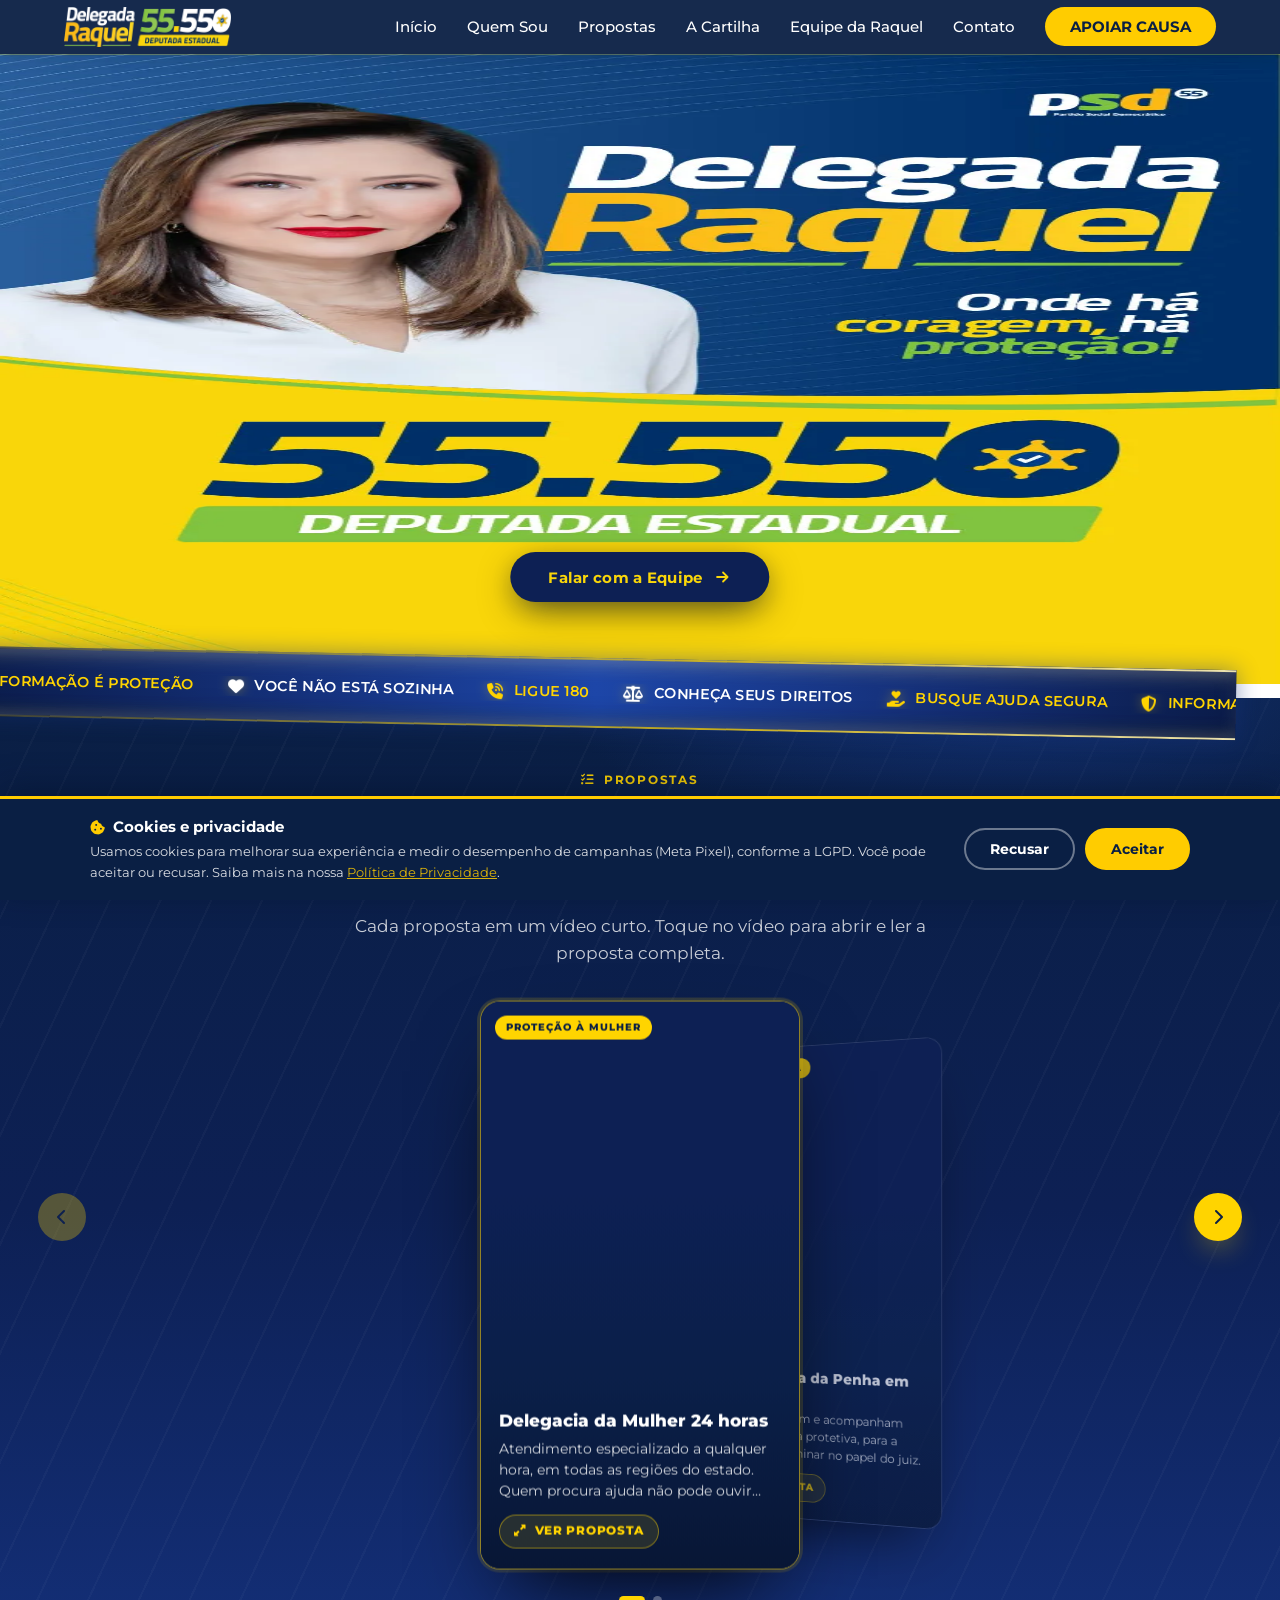
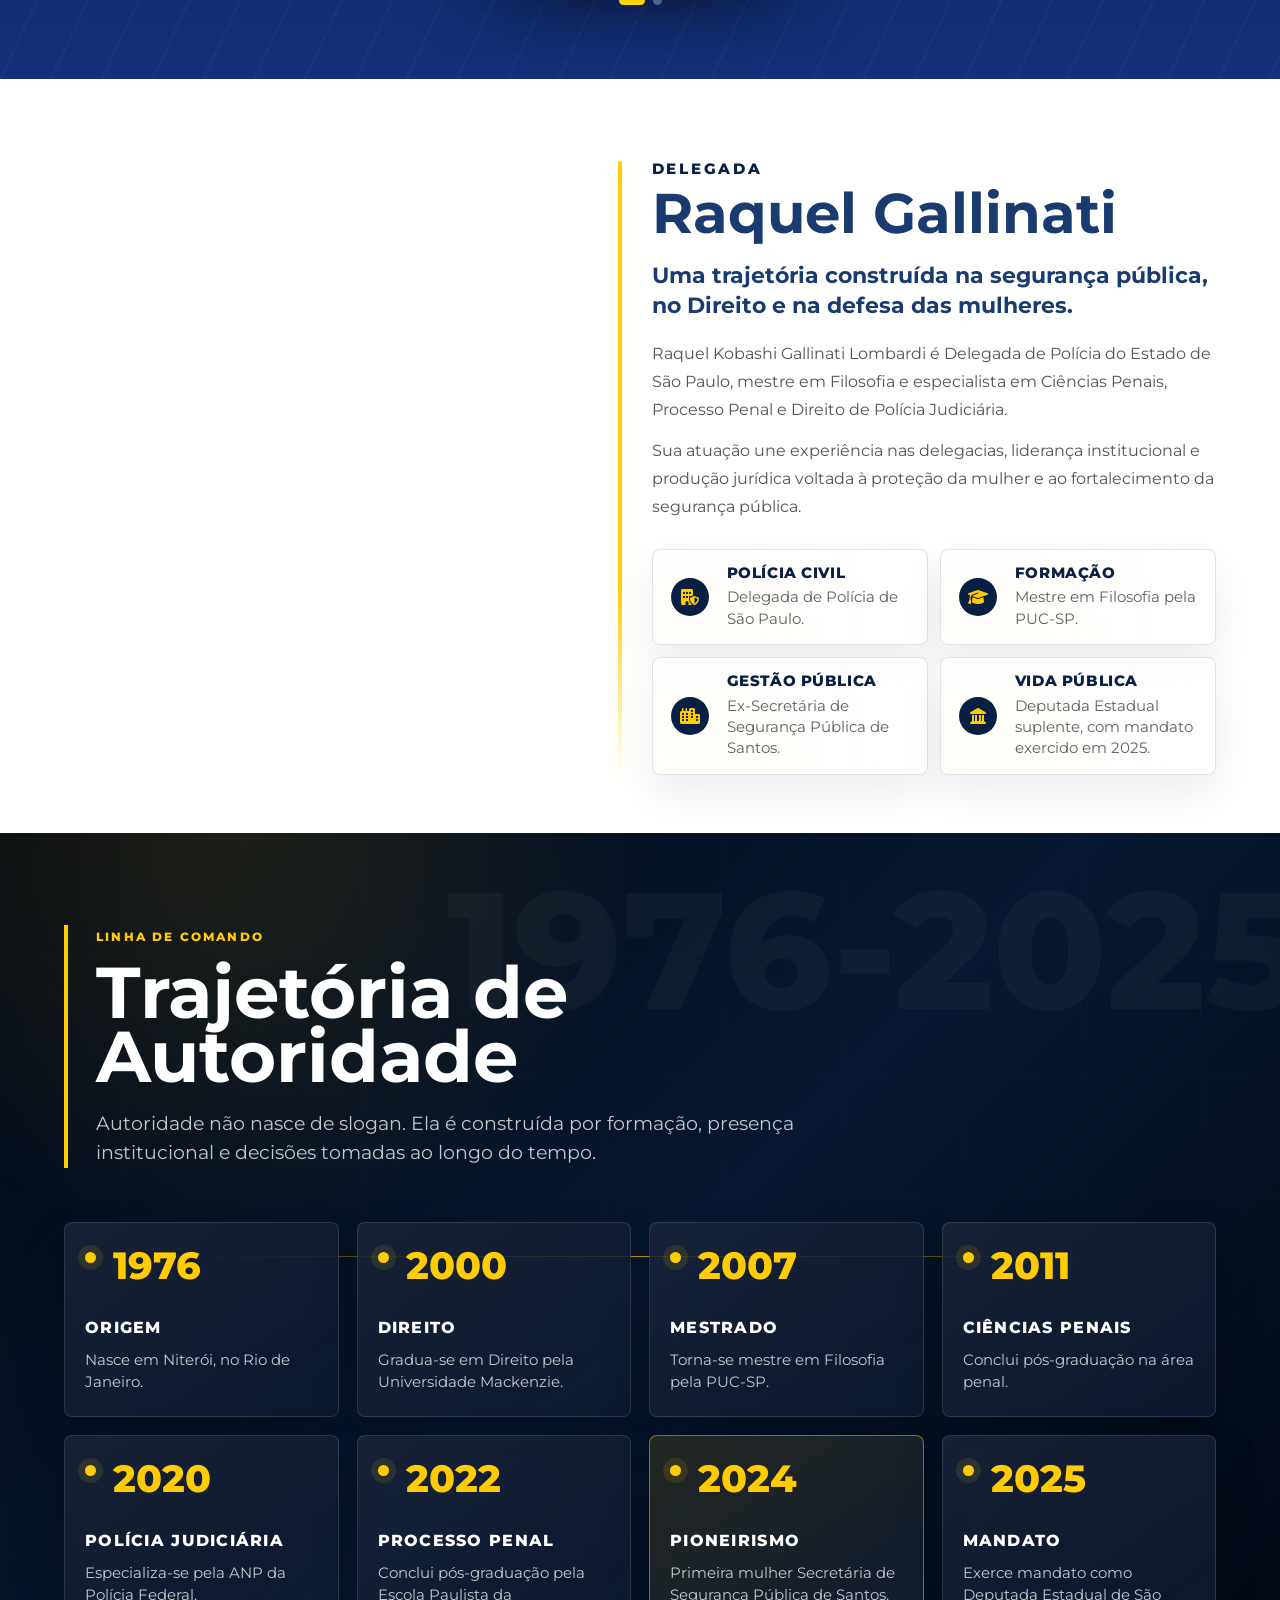
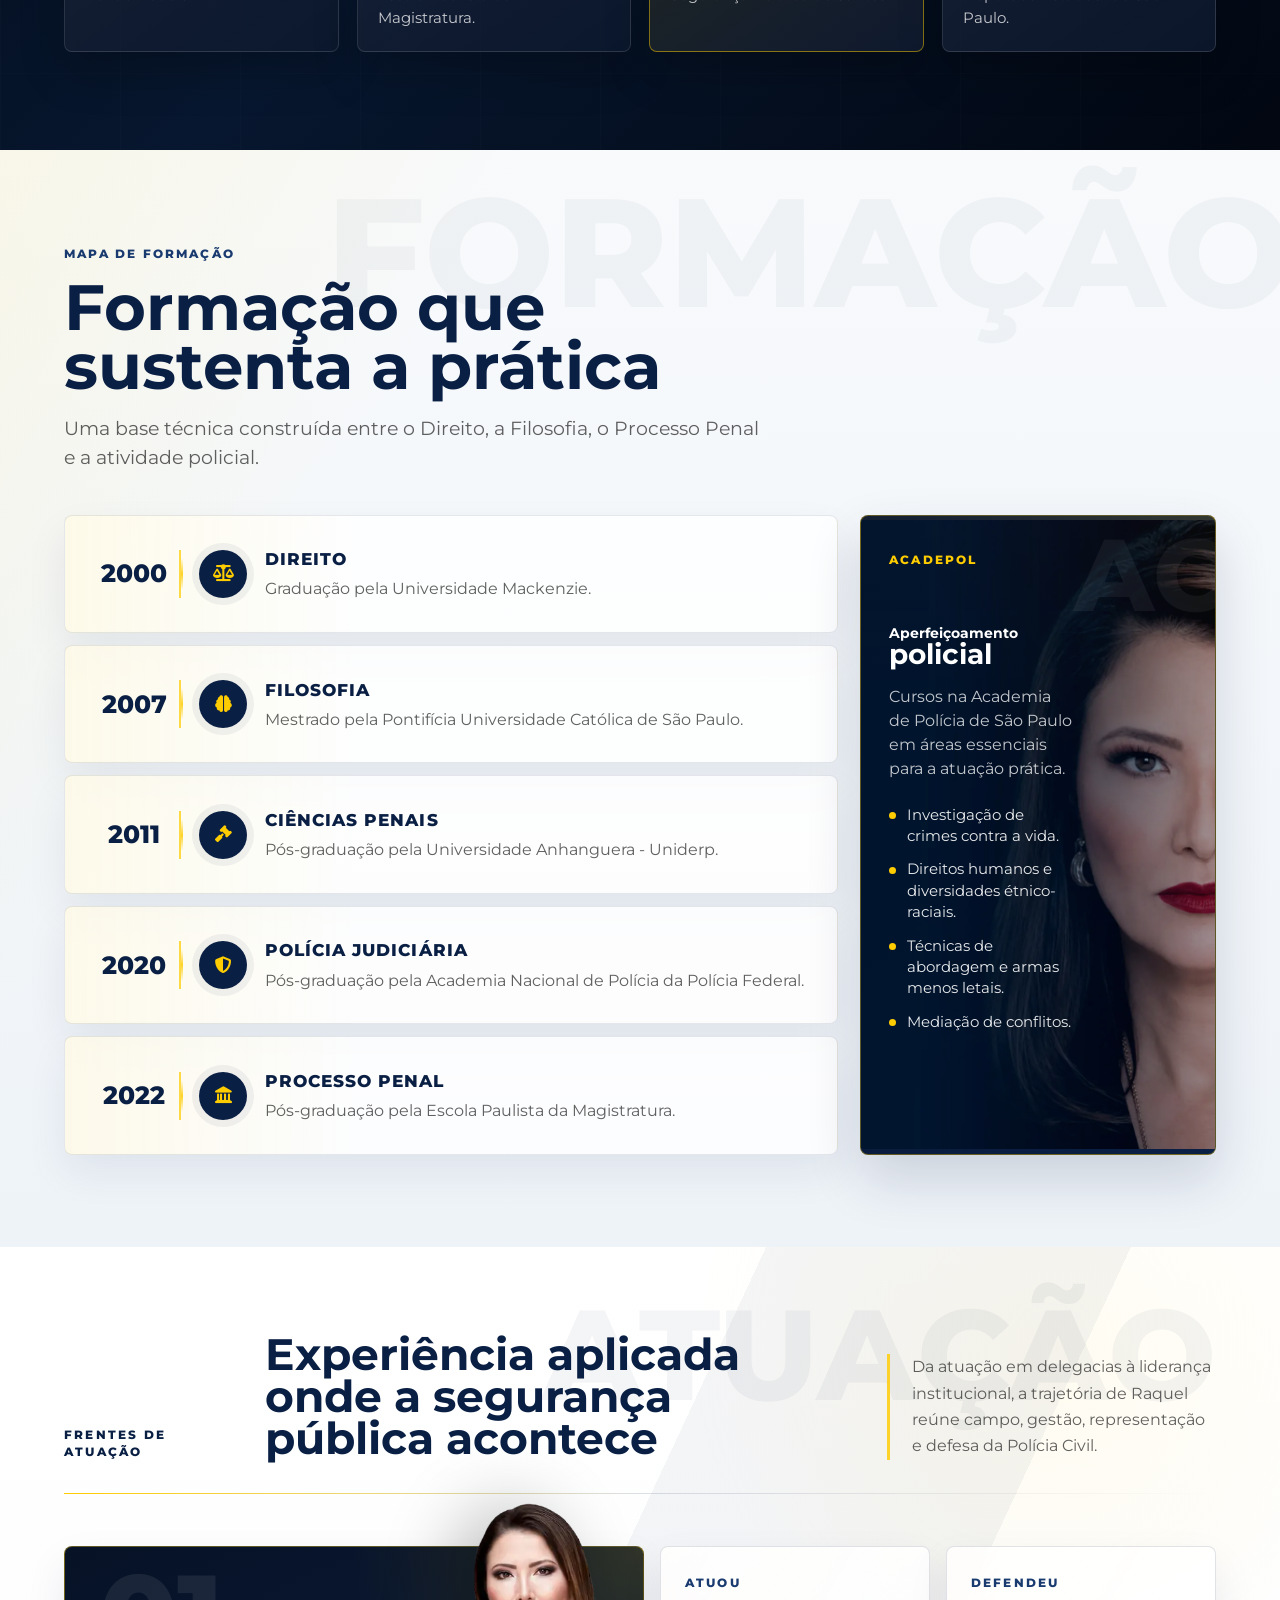
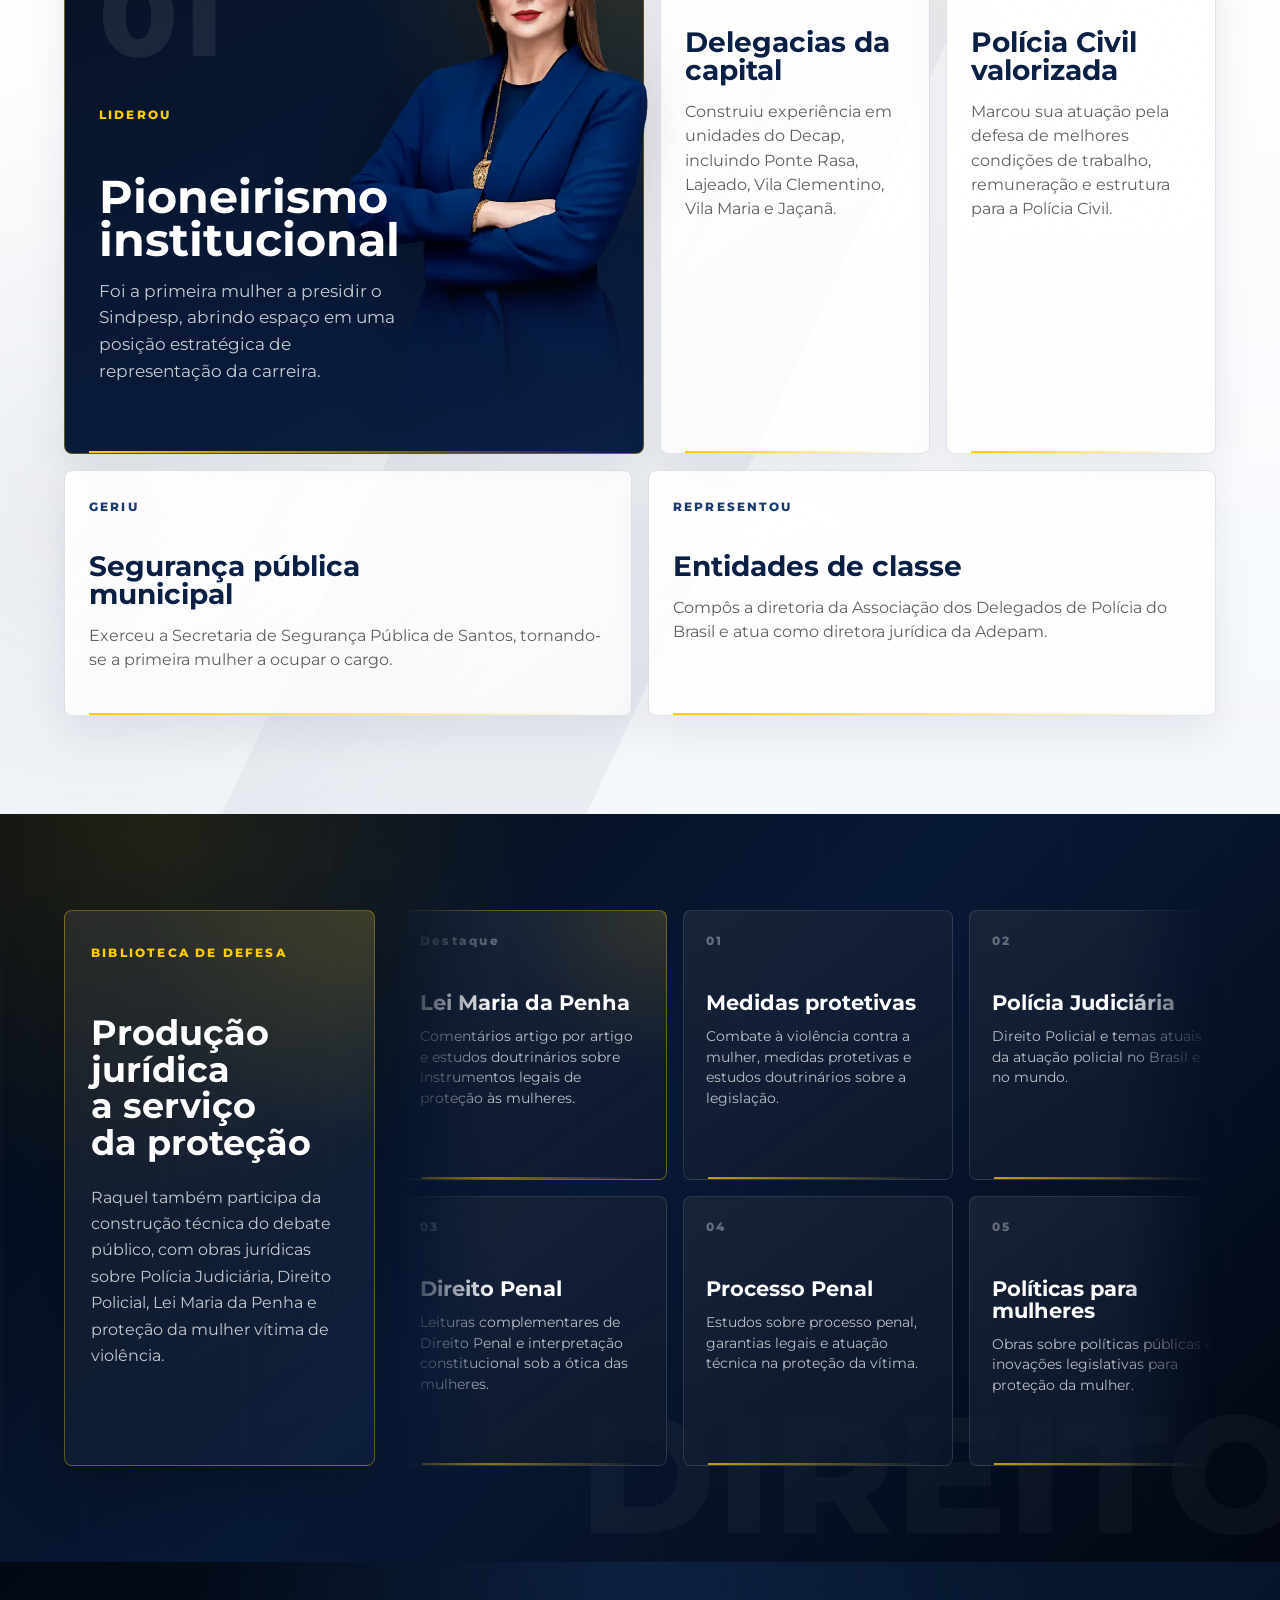
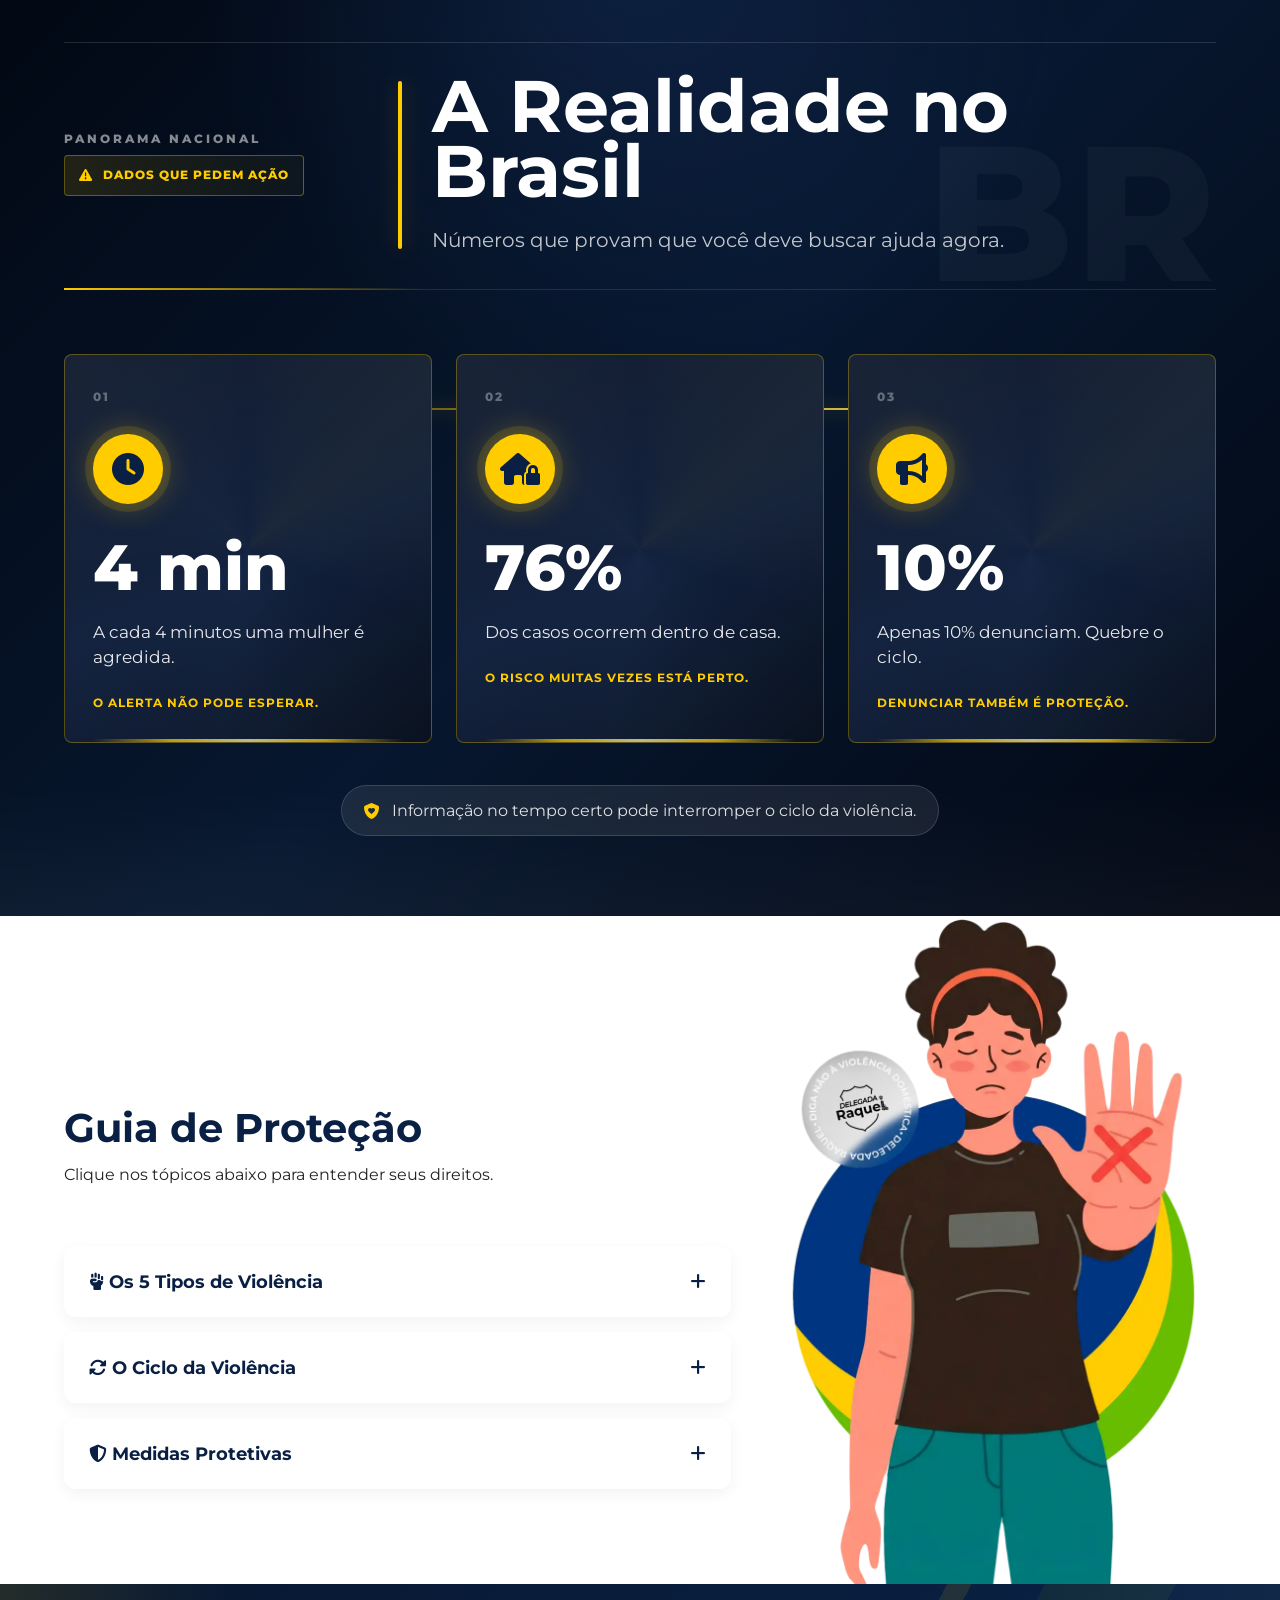
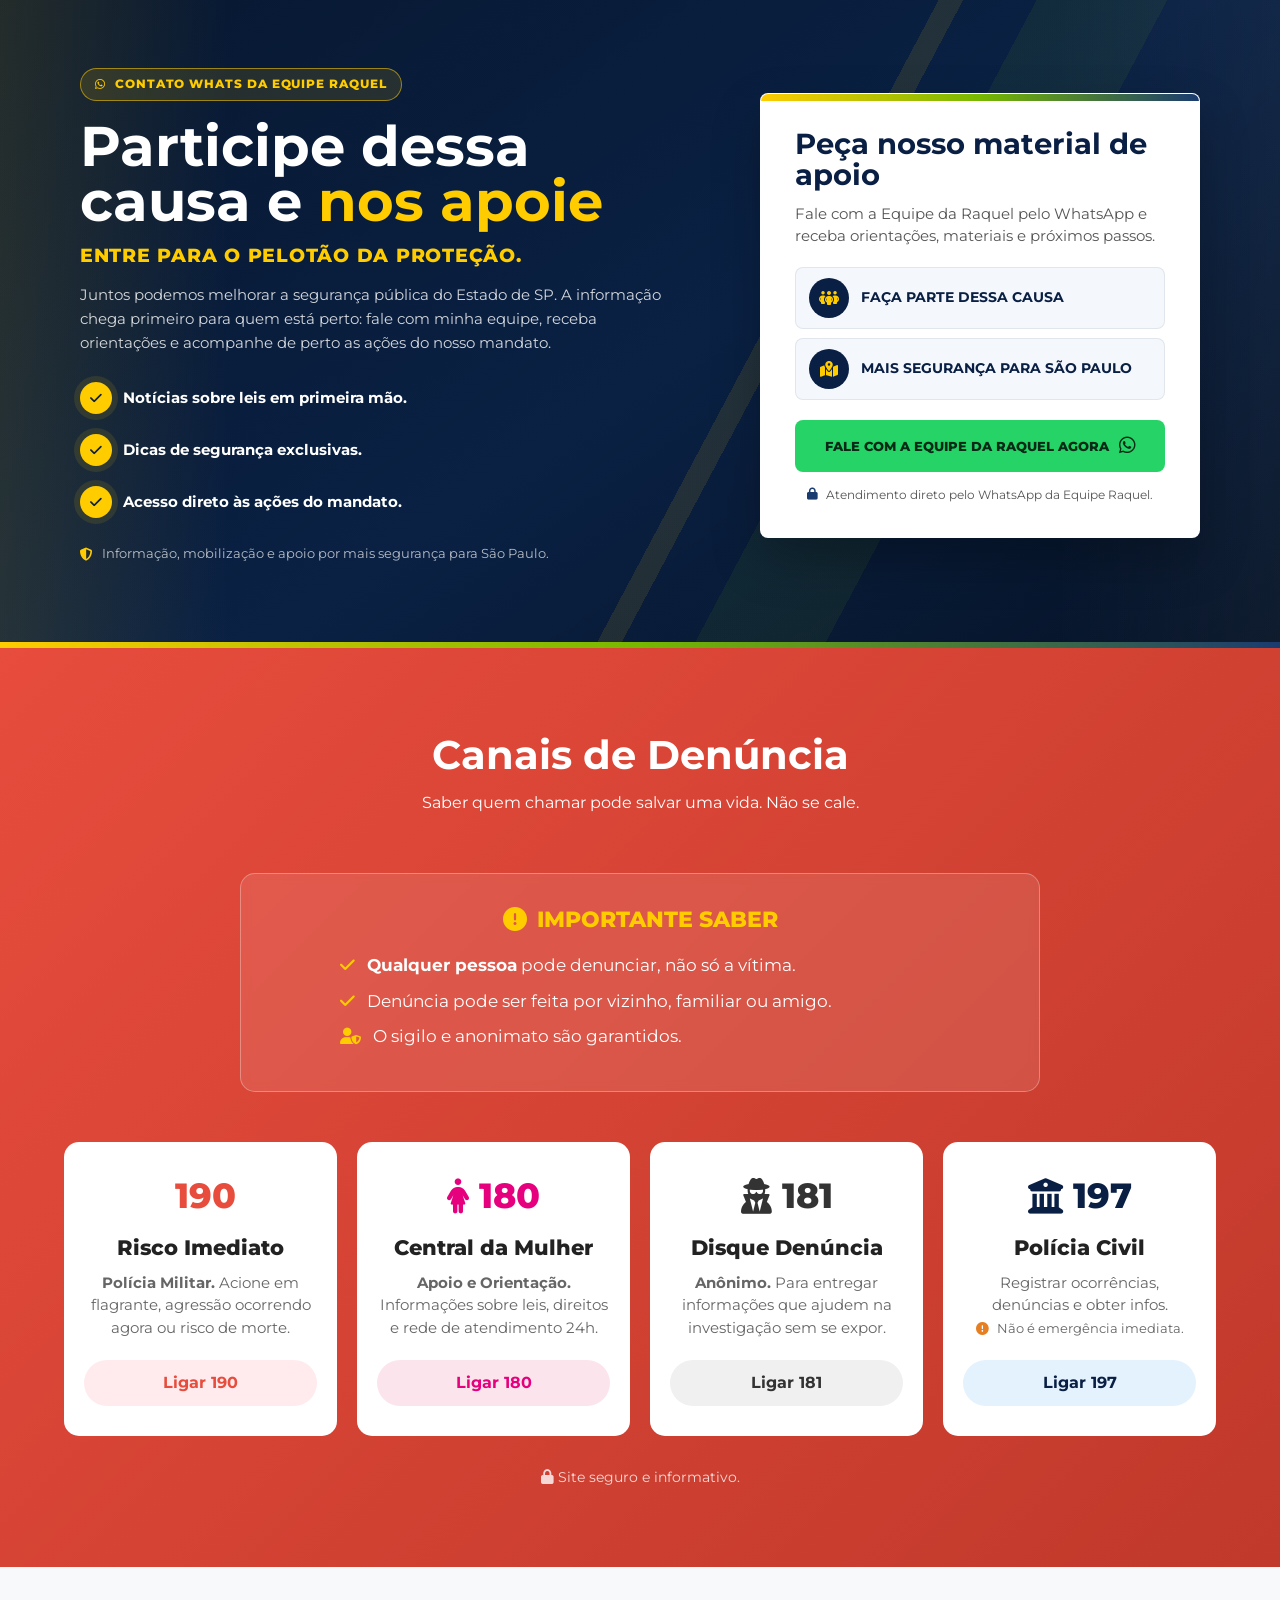
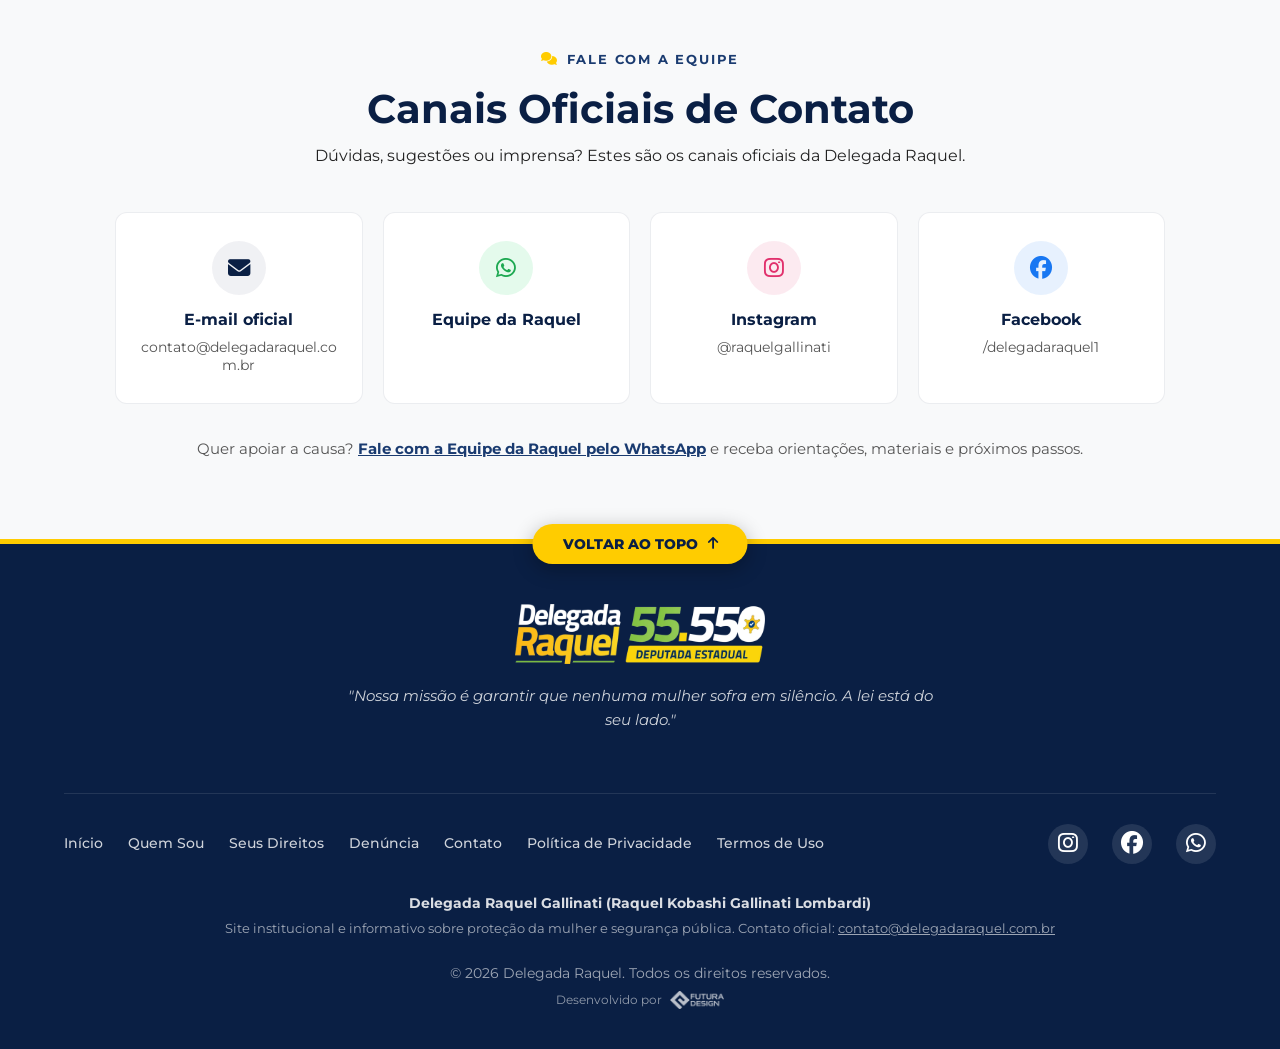
==== commit 26cca148: "Atualiza WhatsApp da equipe no site" ====
--- a/index.html
+++ b/index.html
@@ -70,7 +70,7 @@
           "@id": "https://delegadaraquel.com.br/#site",
           "url": "https://delegadaraquel.com.br/",
           "name": "Delegada Raquel Gallinati",
-          "description": "Site oficial da Delegada Raquel Gallinati: cartilha de proteção à mulher, direitos, canais de denúncia e comunidade oficial.",
+          "description": "Site oficial da Delegada Raquel Gallinati: cartilha de proteção à mulher, direitos, canais de denúncia e contato com a Equipe da Raquel.",
           "inLanguage": "pt-BR",
           "publisher": { "@id": "https://delegadaraquel.com.br/#pessoa" }
         }
@@ -85,7 +85,7 @@
     <link href="https://fonts.googleapis.com/css2?family=Montserrat:wght@400;500;600;700;800&display=swap" rel="stylesheet">
     <link rel="stylesheet" href="https://cdnjs.cloudflare.com/ajax/libs/font-awesome/6.4.0/css/all.min.css" media="print" onload="this.media='all'">
     <noscript><link rel="stylesheet" href="https://cdnjs.cloudflare.com/ajax/libs/font-awesome/6.4.0/css/all.min.css"></noscript>
-    <link rel="stylesheet" href="style.min.css?v=apoio-v3">
+    <link rel="stylesheet" href="style.min.css?v=apoio-v4">
 
     <link rel="stylesheet" href="propostas.css?v=21">
     <style id="hero-novo-css">
@@ -191,9 +191,9 @@
                 <li><a href="#sobre">Quem Sou</a></li>
                 <li><a href="#propostas">Propostas</a></li>
                 <li><a href="#cartilha">A Cartilha</a></li>
-                <li><a href="#comunidade">Comunidade</a></li>
+                <li><a href="https://wa.me/5513981031916?text=Ol%C3%A1%2C%20quero%20falar%20com%20a%20Equipe%20da%20Raquel." target="_blank" rel="noopener" data-pixel-contact>Equipe da Raquel</a></li>
                 <li><a href="#contato">Contato</a></li>
-                <li><a href="#comunidade" class="btn-nav">APOIAR CAUSA</a></li>
+                <li><a href="#equipe-raquel" class="btn-nav">APOIAR CAUSA</a></li>
             </ul>
             <div class="burger">
                 <div class="line1"></div>
@@ -208,8 +208,8 @@
             <source media="(max-width: 1023px)" srcset="img/hero-novo-mobile.webp">
             <img class="hero-novo-img" src="img/hero-novo-desktop.webp" fetchpriority="high" alt="Delegada Raquel, 55.550, Deputada Estadual. Onde ha coragem, ha protecao.">
         </picture>
-        <a class="hero-novo-cta" href="https://wa.me/5513988010886?text=Como%20fa%C3%A7o%20para%20apoiar%20a%20Raquel%20como%20Deputada%3F" target="_blank" rel="noopener">
-            Falar com a Raquel
+        <a class="hero-novo-cta" href="https://wa.me/5513981031916?text=Ol%C3%A1%2C%20quero%20falar%20com%20a%20Equipe%20da%20Raquel." target="_blank" rel="noopener">
+            Falar com a Equipe
             <svg viewBox="0 0 24 24" aria-hidden="true"><path d="M5 12h14M13 6l6 6-6 6"/></svg>
         </a>
     </section>
@@ -688,12 +688,12 @@
         </div>
     </section>
 
-    <section id="comunidade" class="section-padding community-section" aria-labelledby="apoio-title">
+    <section id="equipe-raquel" class="section-padding community-section" aria-labelledby="apoio-title">
         <div class="container">
             <div class="community-grid">
                 
                 <div class="community-text scroll-animate">
-                    <span class="badge-vip"><i class="fa-brands fa-whatsapp"></i> Contato Whats do Time Raquel</span>
+                    <span class="badge-vip"><i class="fa-brands fa-whatsapp"></i> Contato Whats da Equipe Raquel</span>
                     <h2 id="apoio-title">Participe dessa causa e <span class="highlight">nos apoie</span></h2>
                     <p class="lead-text">Entre para o Pelotão da Proteção.</p>
                     <p class="community-copy">Juntos podemos melhorar a segurança pública do Estado de SP. A informação chega primeiro para quem está perto: fale com minha equipe, receba orientações e acompanhe de perto as ações do nosso mandato.</p>
@@ -707,16 +707,11 @@
 
                 <div class="community-action-panel scroll-animate">
                     <div class="community-panel-head">
-                        <span>Garanta sua vaga</span>
-                        <h3>Fale comigo e minha equipe agora</h3>
-                        <p>Escolha como apoiar e receba o material certo para levar essa causa adiante.</p>
+                        <h3>Peça nosso material de apoio</h3>
+                        <p>Fale com a Equipe da Raquel pelo WhatsApp e receba orientações, materiais e próximos passos.</p>
                     </div>
 
                     <div class="support-actions" aria-label="Formas de apoiar a causa">
-                        <div class="support-action">
-                            <i class="fa-solid fa-file-shield"></i>
-                            <strong>Peça nosso material de apoio</strong>
-                        </div>
                         <div class="support-action">
                             <i class="fa-solid fa-people-group"></i>
                             <strong>Faça parte dessa causa</strong>
@@ -727,14 +722,14 @@
                         </div>
                     </div>
 
-                    <a class="btn-vip support-whatsapp-btn" href="https://wa.me/5513988010886?text=Como%20fa%C3%A7o%20para%20apoiar%20a%20Raquel%20como%20Deputada%3F" target="_blank" rel="noopener" data-pixel-contact>
-                        <span>Fale comigo e minha equipe agora</span>
+                    <a class="btn-vip support-whatsapp-btn" href="https://wa.me/5513981031916?text=Ol%C3%A1%2C%20quero%20receber%20o%20material%20de%20apoio%20da%20Raquel." target="_blank" rel="noopener" data-pixel-contact>
+                        <span>Fale com a Equipe da Raquel agora</span>
                         <i class="fa-brands fa-whatsapp"></i>
                     </a>
 
                     <div class="community-secure-line">
                         <i class="fa-solid fa-lock"></i>
-                        Atendimento direto pelo WhatsApp oficial do Time Raquel.
+                        Atendimento direto pelo WhatsApp da Equipe Raquel.
                     </div>
                 </div>
 
@@ -828,10 +823,9 @@
                     <span>contato@delegadaraquel.com.br</span>
                 </a>
 
-                <a href="https://chat.whatsapp.com/EntL1sQQhLh3v3cE8vLqfA" target="_blank" rel="noopener noreferrer" class="contact-card" data-pixel-contact>
+                <a href="https://wa.me/5513981031916?text=Ol%C3%A1%2C%20quero%20falar%20com%20a%20Equipe%20da%20Raquel." target="_blank" rel="noopener noreferrer" class="contact-card" data-pixel-contact>
                     <div class="contact-card-icon contact-icon-whats"><i class="fa-brands fa-whatsapp"></i></div>
-                    <strong>WhatsApp</strong>
-                    <span>Comunidade oficial no WhatsApp</span>
+                    <strong>Equipe da Raquel</strong>
                 </a>
 
                 <a href="https://www.instagram.com/raquelgallinati/" target="_blank" rel="noopener noreferrer" class="contact-card" data-pixel-contact>
@@ -848,7 +842,7 @@
             </div>
 
             <p class="contact-form-note scroll-animate">
-                Quer apoiar a causa? <a href="#comunidade">Fale com o Time Raquel pelo WhatsApp</a> e receba orientações, materiais e próximos passos.
+                Quer apoiar a causa? <a href="https://wa.me/5513981031916?text=Ol%C3%A1%2C%20quero%20falar%20com%20a%20Equipe%20da%20Raquel." target="_blank" rel="noopener" data-pixel-contact>Fale com a Equipe da Raquel pelo WhatsApp</a> e receba orientações, materiais e próximos passos.
             </p>
         </div>
     </section>
@@ -882,7 +876,7 @@
                 <div class="socials-footer">
                     <a href="https://www.instagram.com/raquelgallinati/" aria-label="Instagram"><i class="fa-brands fa-instagram"></i></a>
                     <a href="https://www.facebook.com/delegadaraquel1" aria-label="Facebook"><i class="fa-brands fa-facebook"></i></a>
-                    <a href="https://chat.whatsapp.com/EntL1sQQhLh3v3cE8vLqfA" aria-label="WhatsApp"><i class="fa-brands fa-whatsapp"></i></a>
+                    <a href="https://wa.me/5513981031916?text=Ol%C3%A1%2C%20quero%20falar%20com%20a%20Equipe%20da%20Raquel." target="_blank" rel="noopener" aria-label="Equipe da Raquel no WhatsApp"><i class="fa-brands fa-whatsapp"></i></a>
                 </div>
             </div>
 
@@ -940,7 +934,7 @@
         </div>
 
         <div class="proposta-apoio-bar" id="propostaApoioBar">
-            <a class="proposta-apoio" href="https://wa.me/5513988010886?text=Eu%20apoio%20a%20causa%20sobre%20viol%C3%AAncia%20contra%20crian%C3%A7as!%20Com%20certeza%20irei%20votar%20na%20Raquel!" target="_blank" rel="noopener">
+            <a class="proposta-apoio" href="https://wa.me/5513981031916?text=Eu%20apoio%20a%20causa%20sobre%20viol%C3%AAncia%20contra%20crian%C3%A7as!%20Com%20certeza%20irei%20votar%20na%20Raquel!" target="_blank" rel="noopener">
                 <svg class="zap" viewBox="0 0 24 24" aria-hidden="true"><path d="M12.04 2C6.58 2 2.13 6.45 2.13 11.91c0 1.75.46 3.45 1.32 4.95L2 22l5.25-1.38a9.9 9.9 0 0 0 4.79 1.22h.01c5.46 0 9.9-4.45 9.9-9.91 0-2.65-1.03-5.14-2.9-7.01A9.82 9.82 0 0 0 12.04 2zm0 18.13h-.01a8.2 8.2 0 0 1-4.19-1.15l-.3-.18-3.12.82.83-3.04-.2-.31a8.22 8.22 0 0 1-1.26-4.36c0-4.54 3.7-8.23 8.25-8.23 2.2 0 4.27.86 5.83 2.42a8.19 8.19 0 0 1 2.41 5.82c0 4.54-3.7 8.21-8.24 8.21zm4.52-6.16c-.25-.12-1.47-.72-1.69-.81-.23-.08-.39-.12-.56.13-.16.24-.64.8-.79.97-.14.16-.29.19-.54.06-.25-.12-1.05-.39-1.99-1.23-.74-.66-1.23-1.47-1.38-1.72-.14-.25-.01-.38.11-.5.11-.11.25-.29.37-.43.13-.15.17-.25.25-.41.08-.17.04-.31-.02-.44-.06-.12-.56-1.35-.77-1.84-.2-.49-.4-.42-.56-.43h-.47c-.17 0-.43.06-.66.31-.22.25-.86.85-.86 2.06s.89 2.39 1.01 2.55c.12.17 1.75 2.67 4.23 3.74.59.26 1.05.41 1.41.52.59.19 1.13.16 1.56.1.48-.07 1.47-.6 1.68-1.18.21-.58.21-1.08.14-1.18-.06-.11-.22-.17-.47-.29z"/></svg> Eu apoio essa causa
             </a>
         </div>
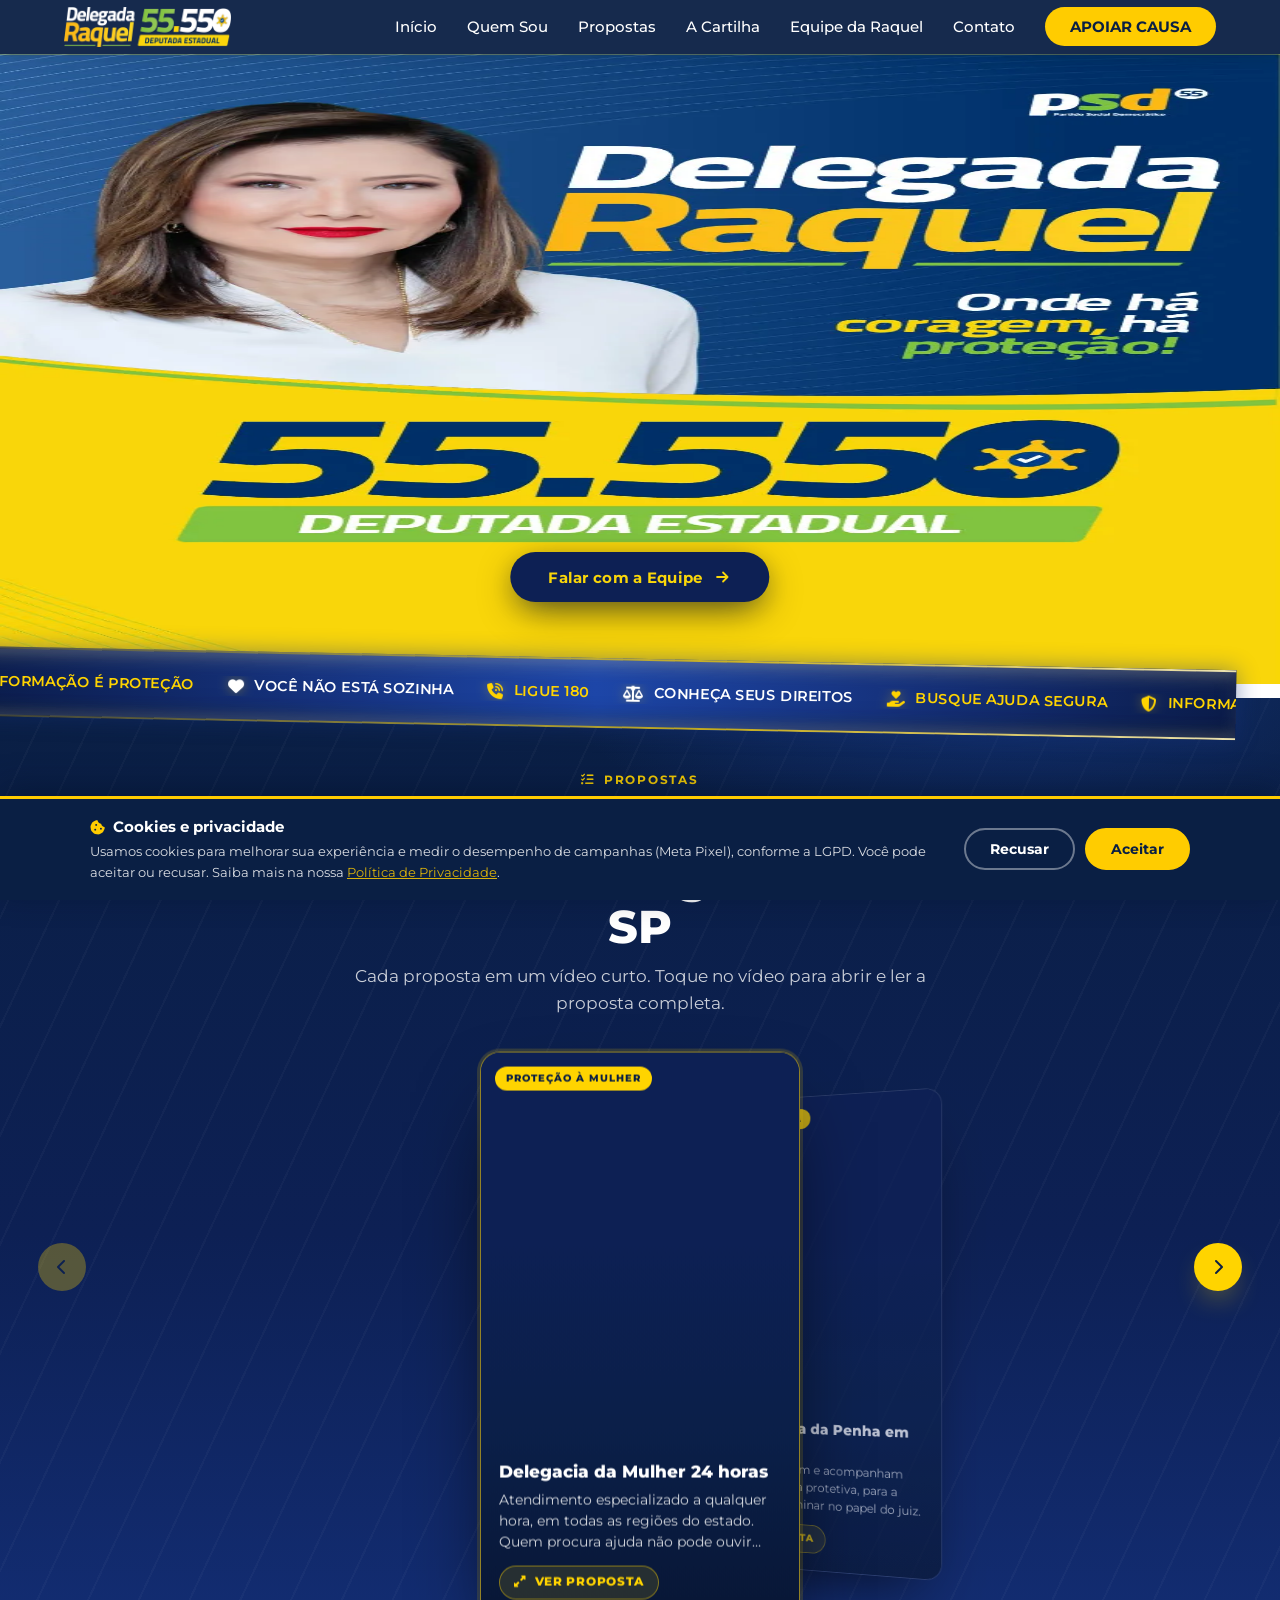
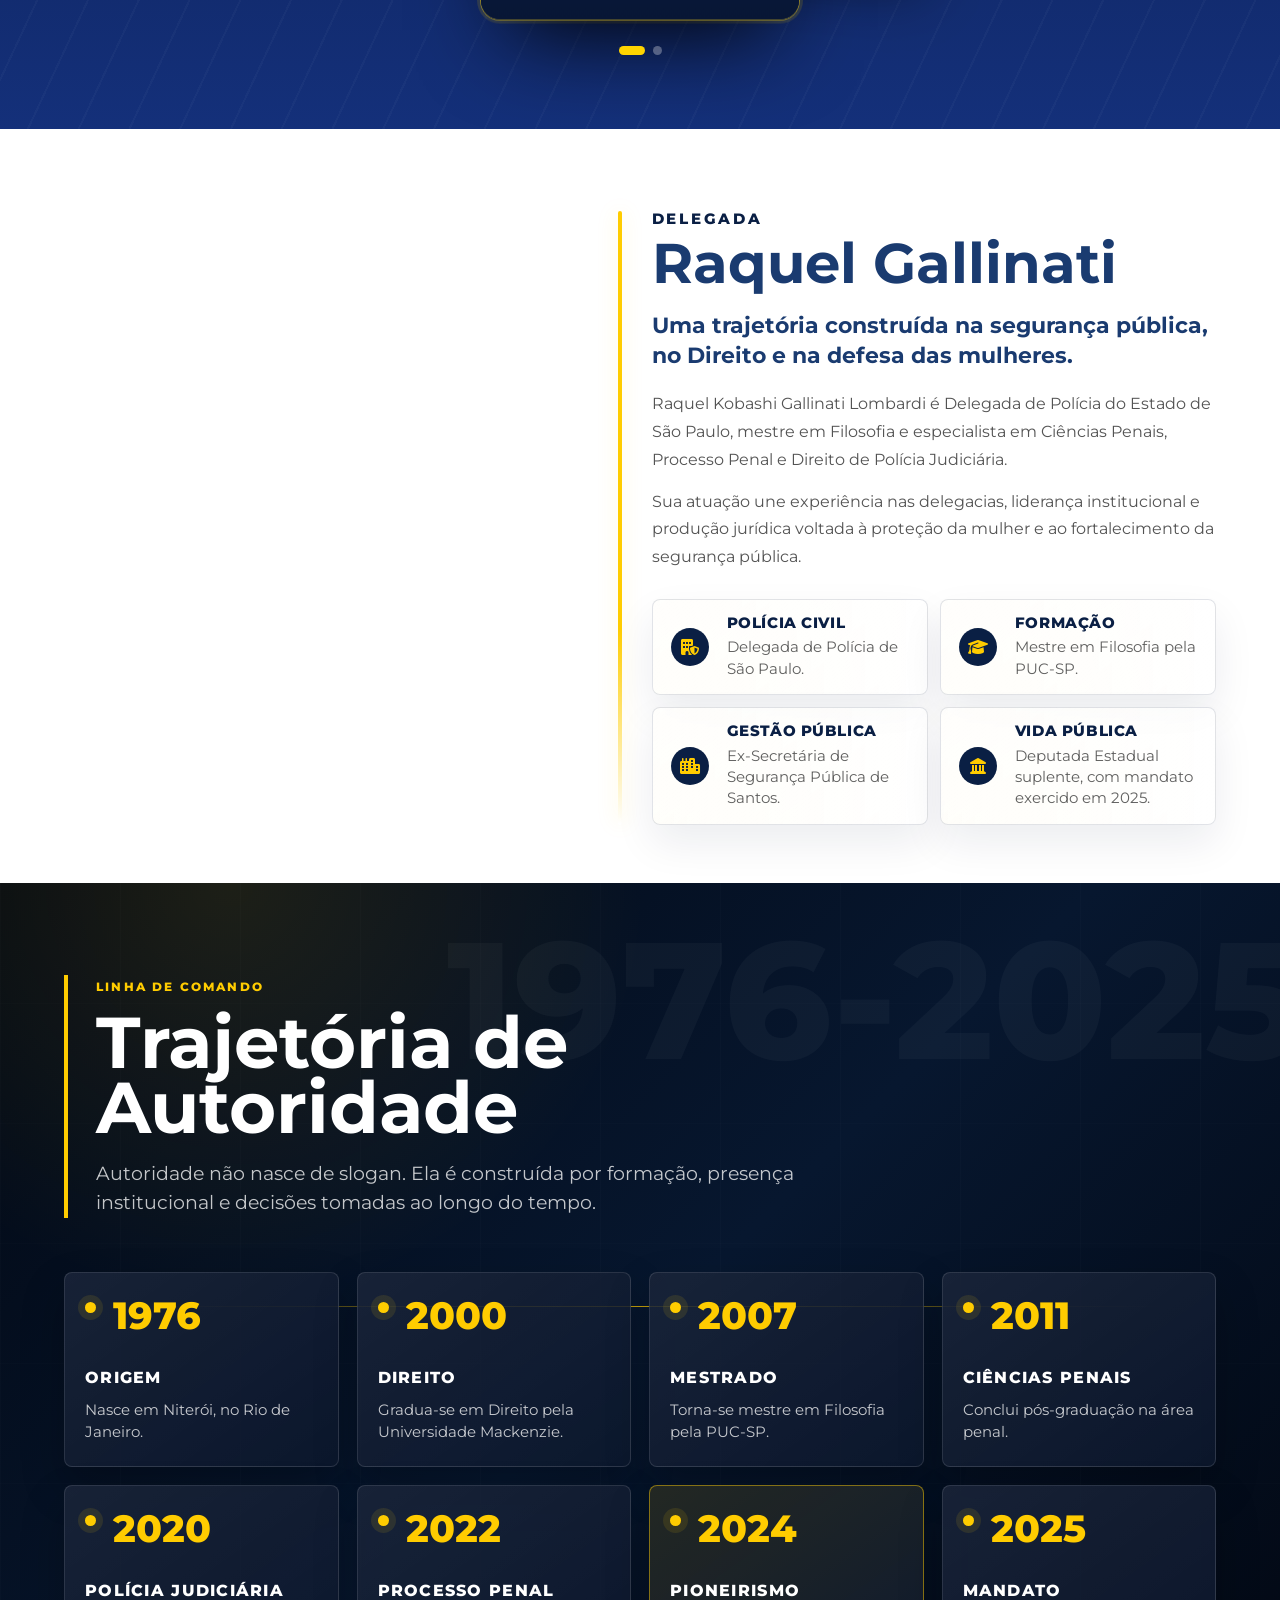
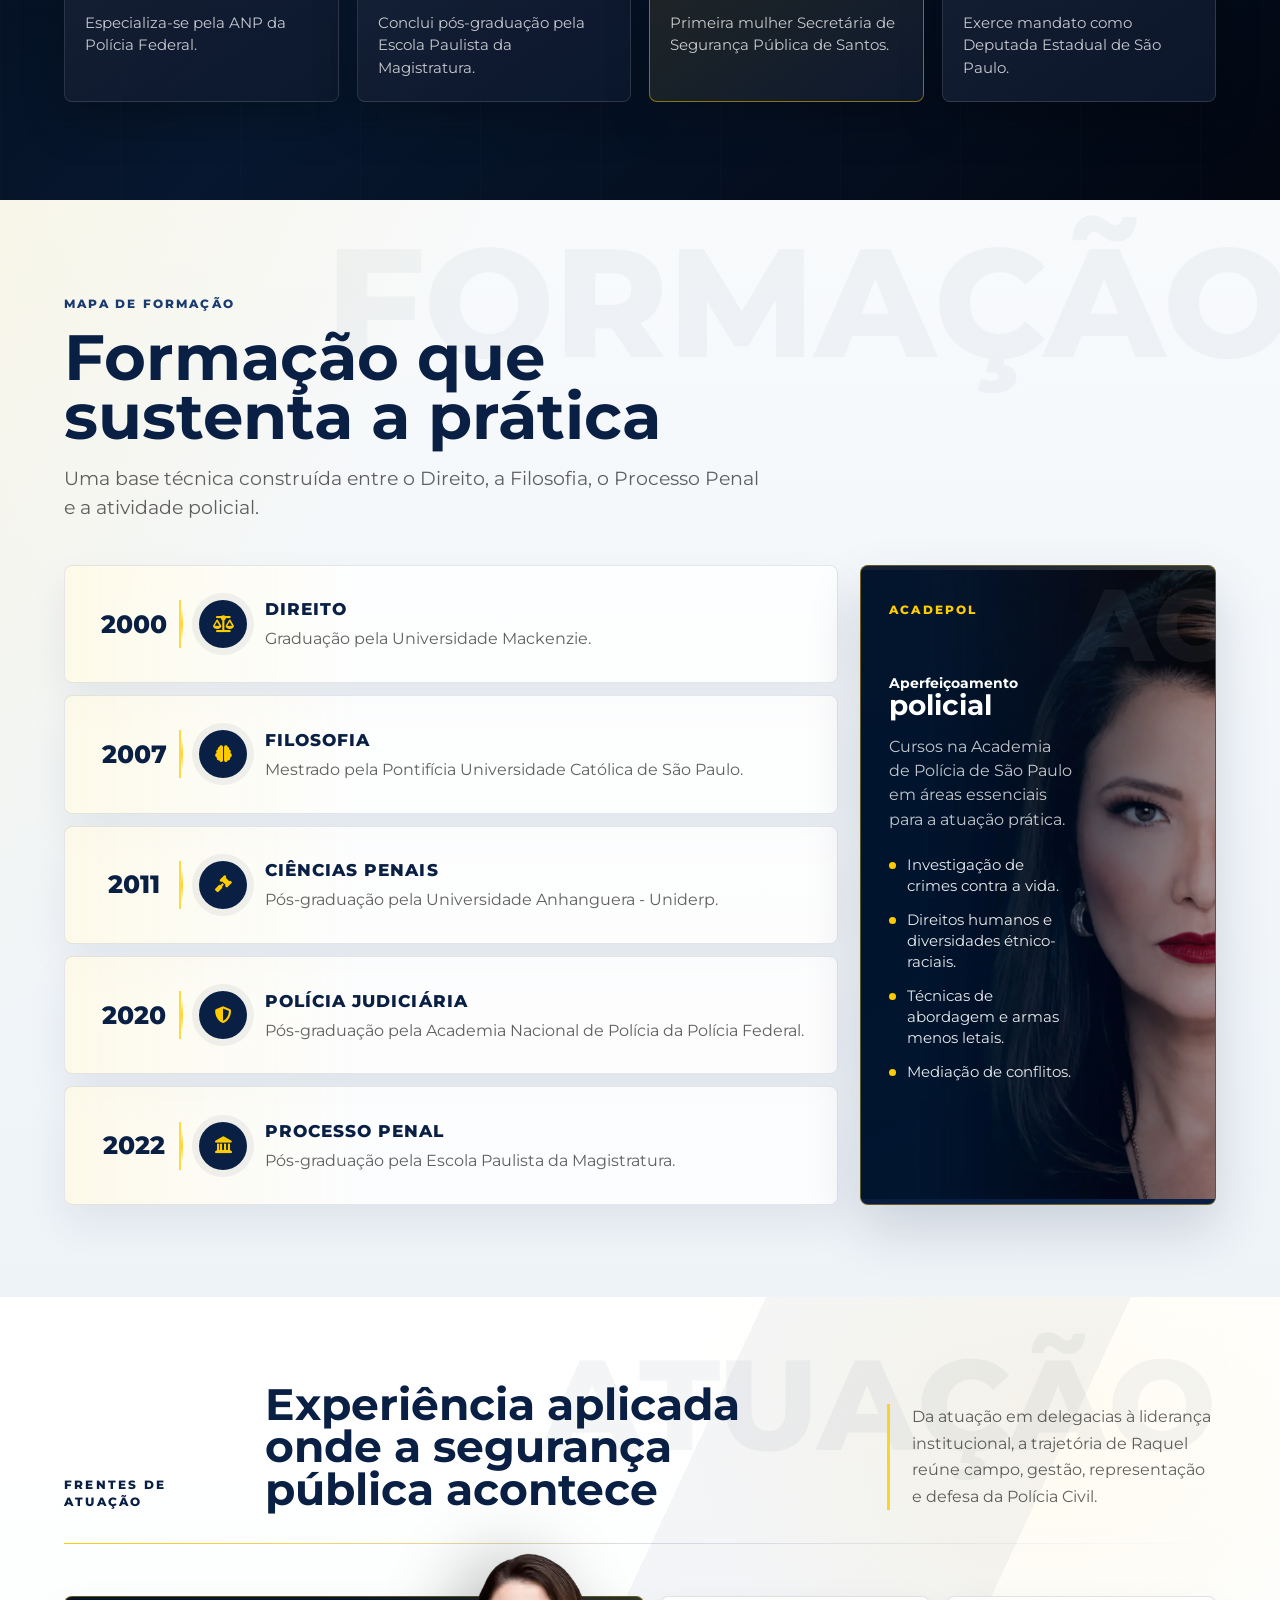
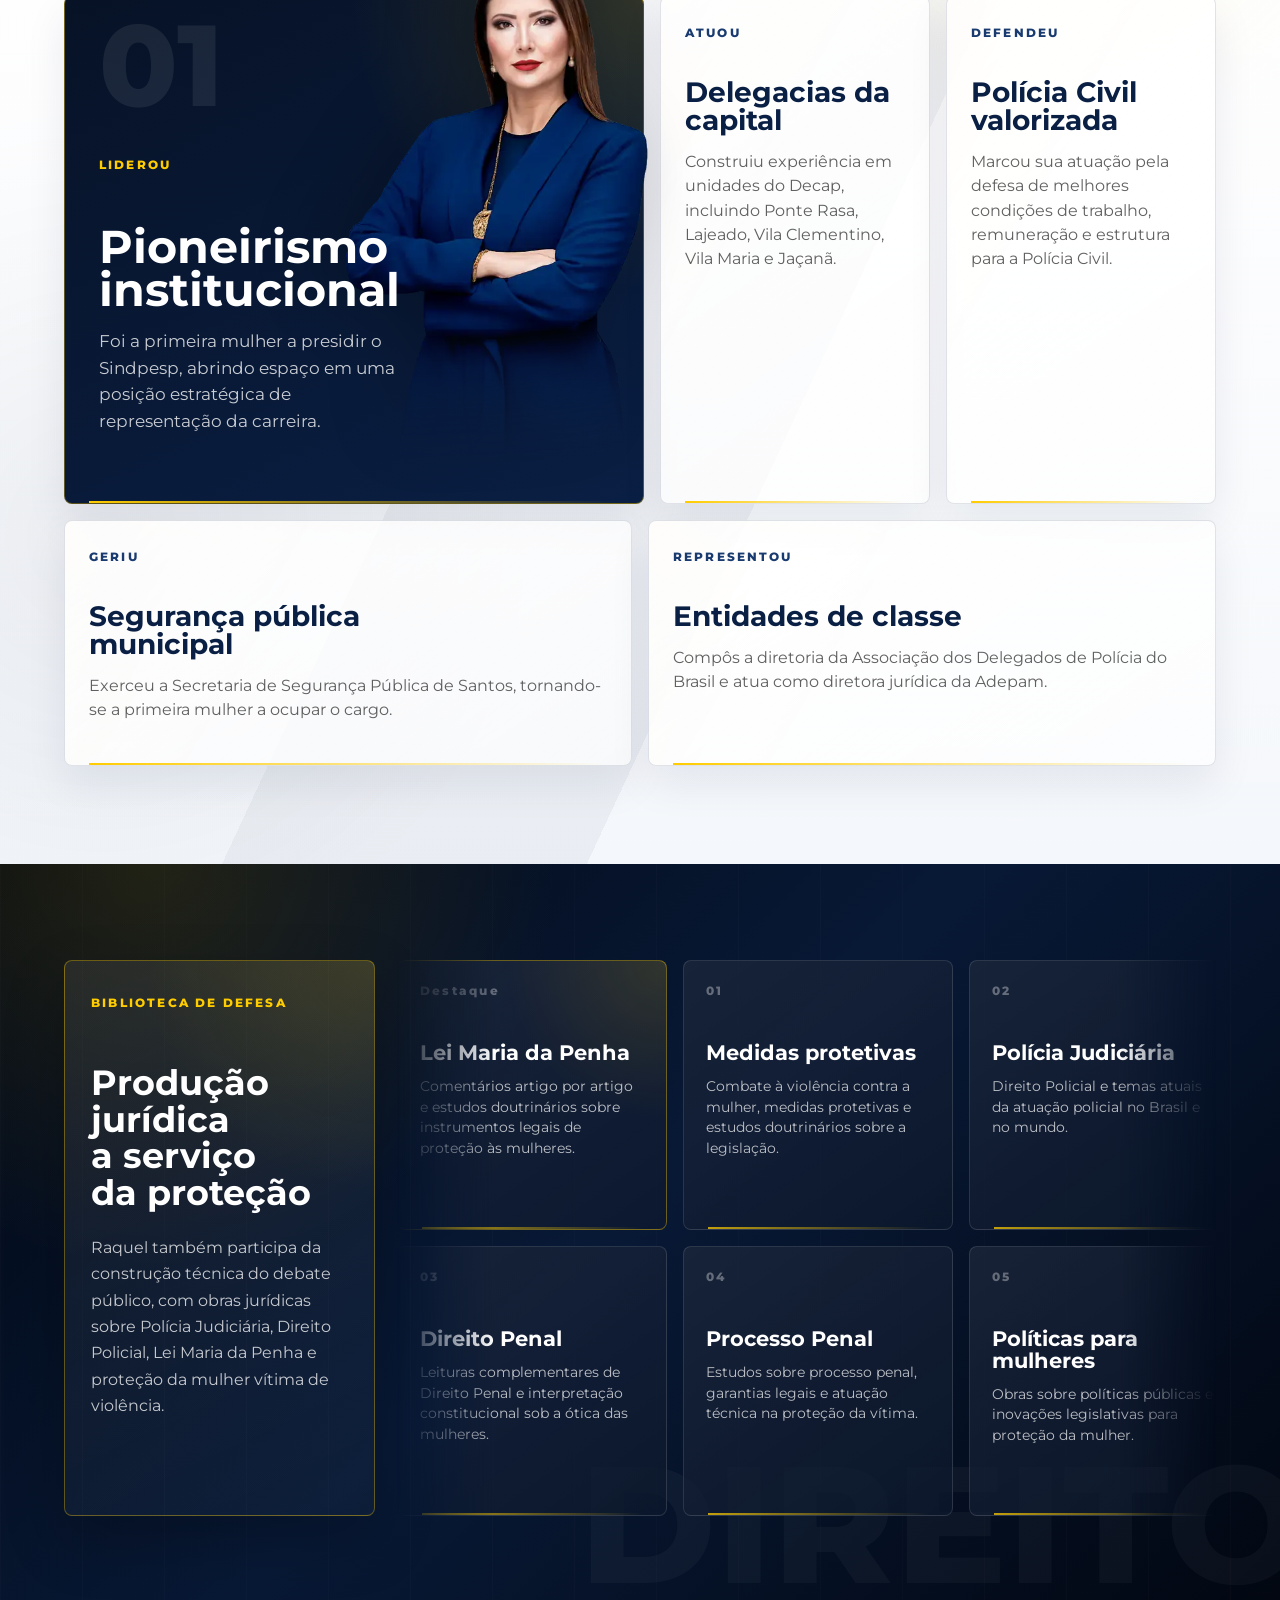
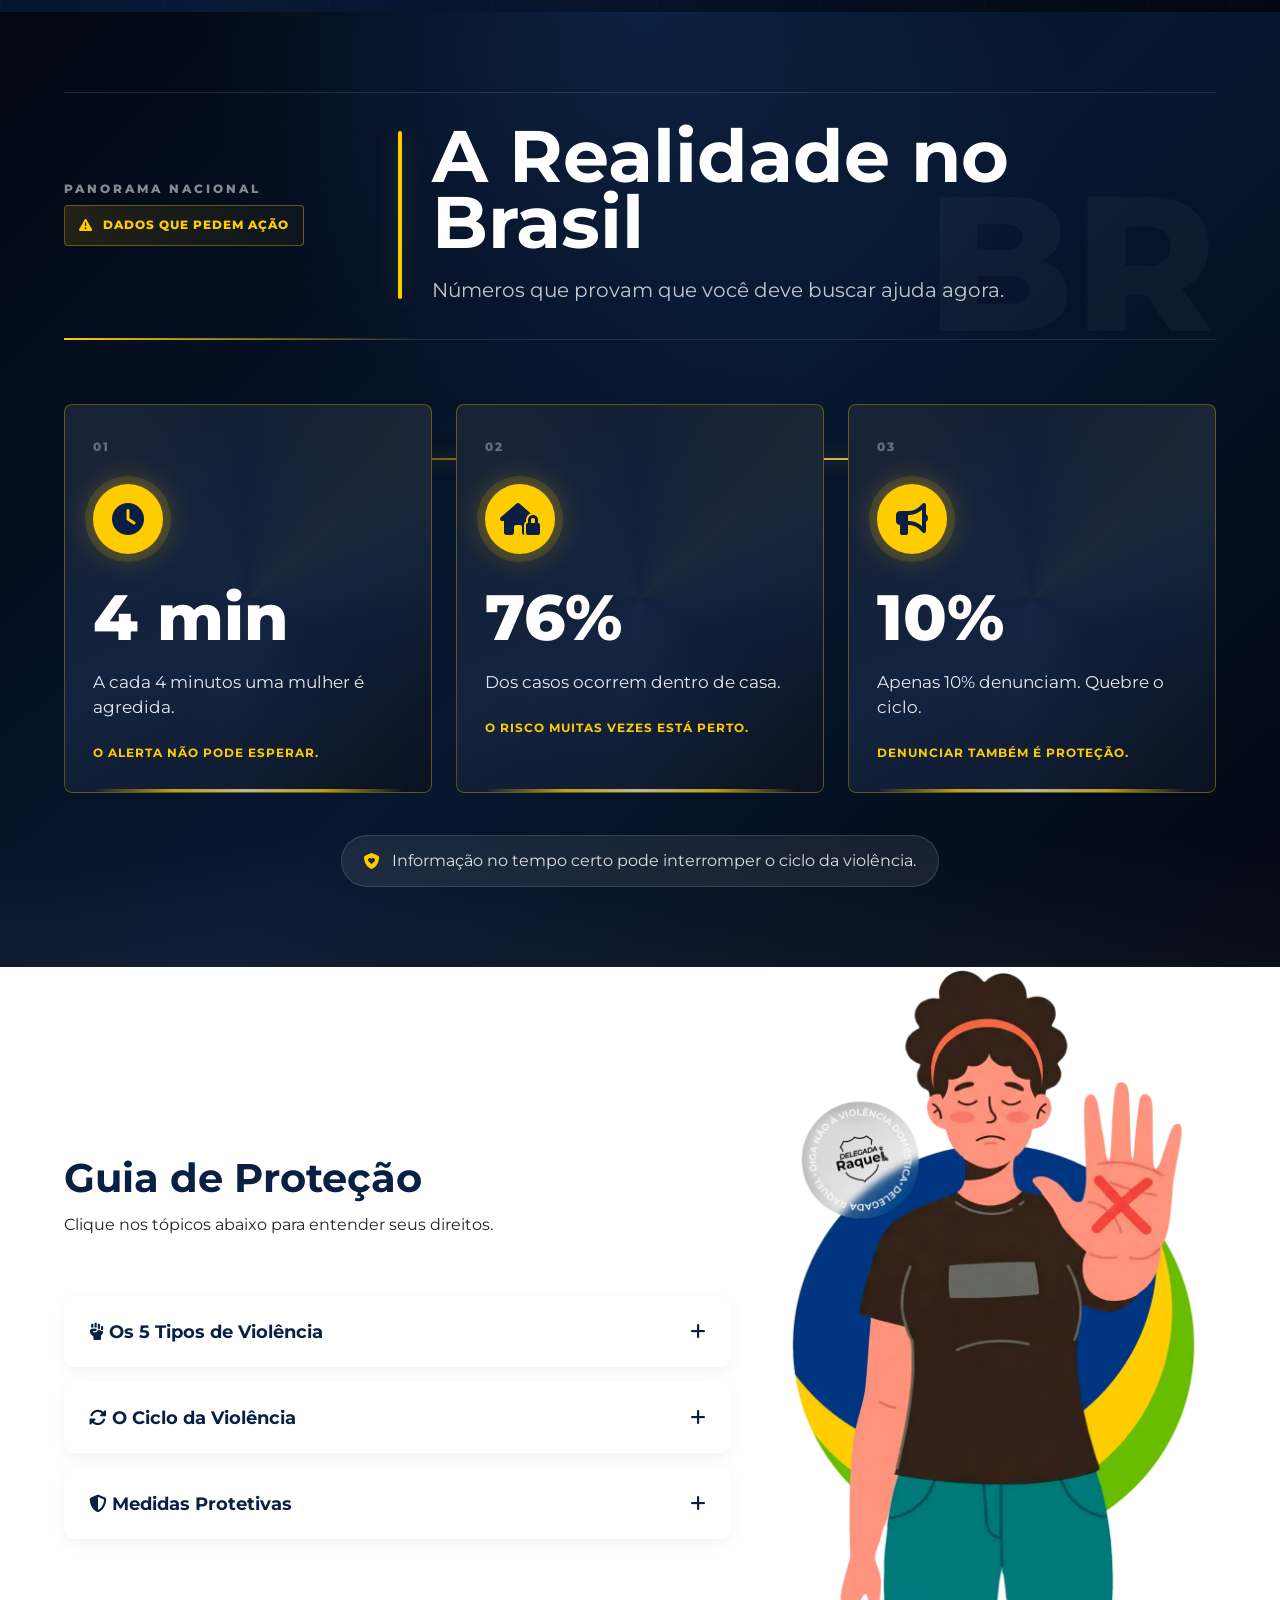
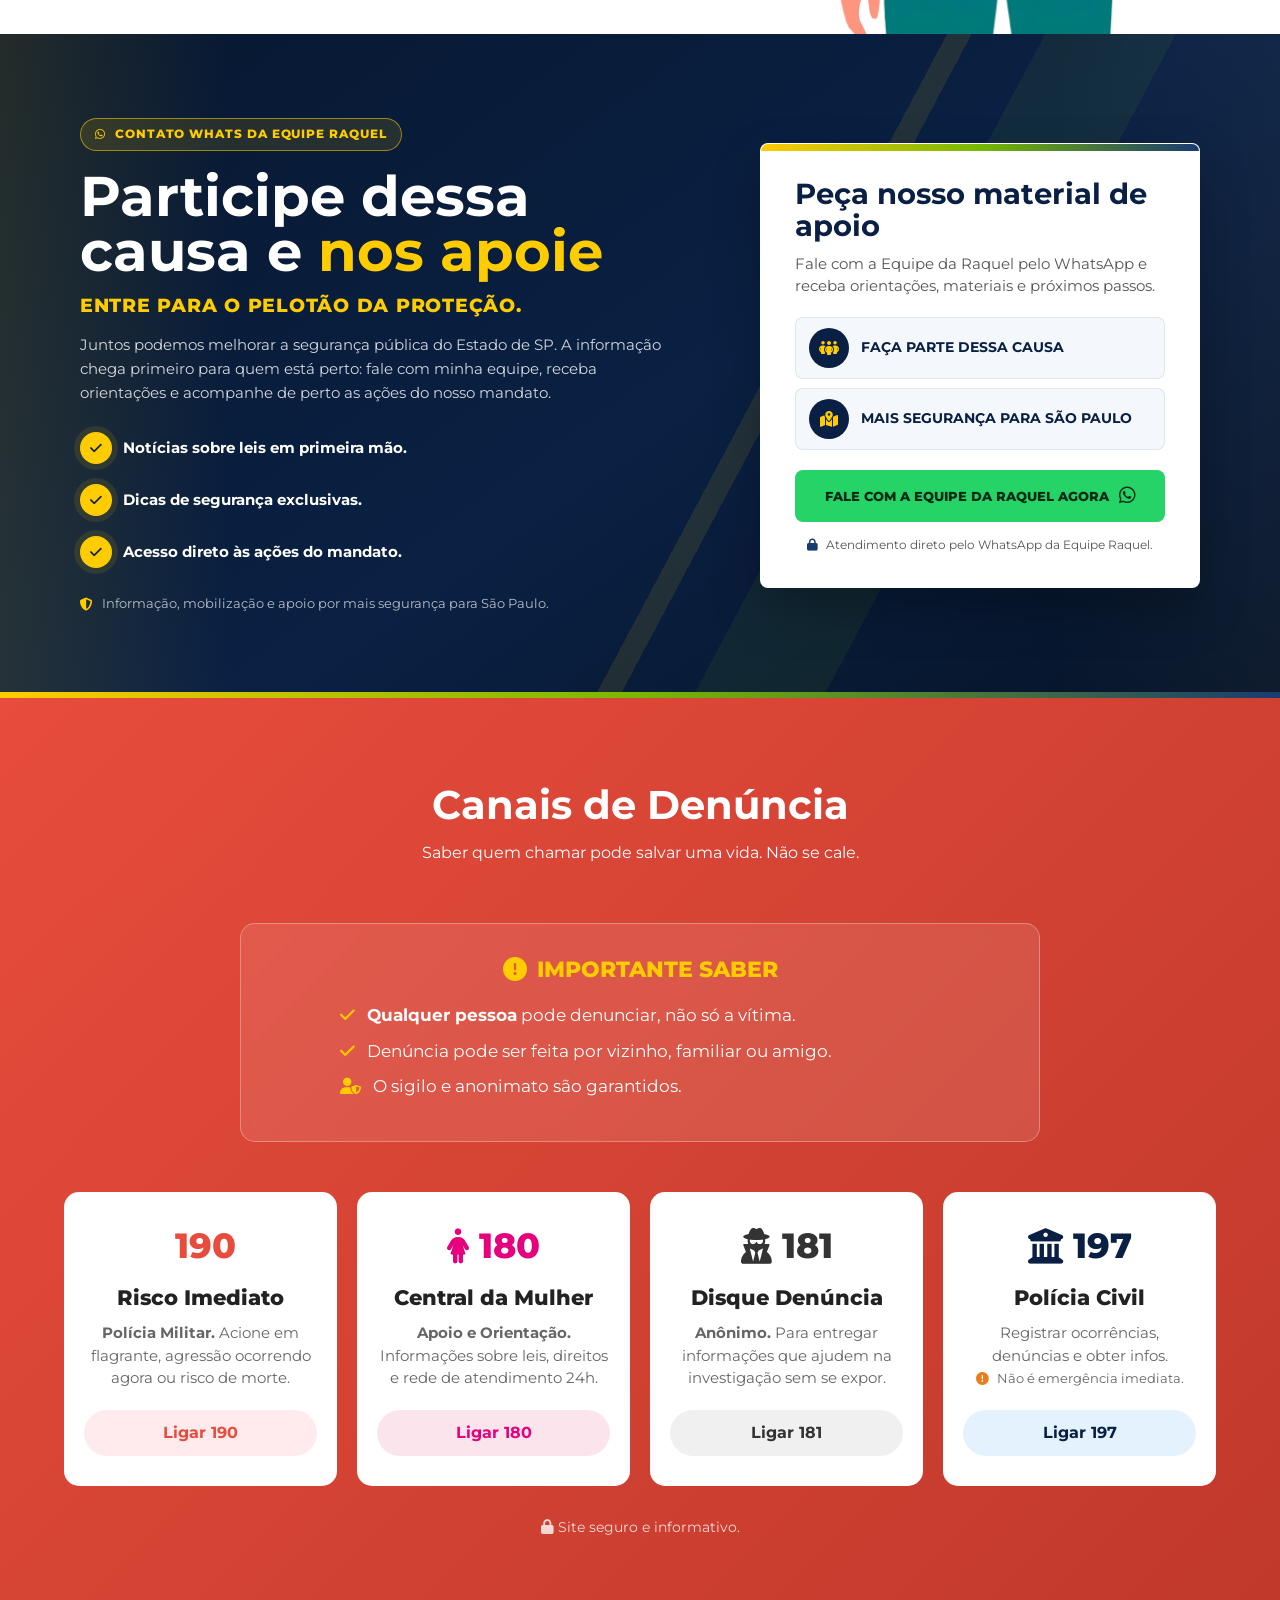
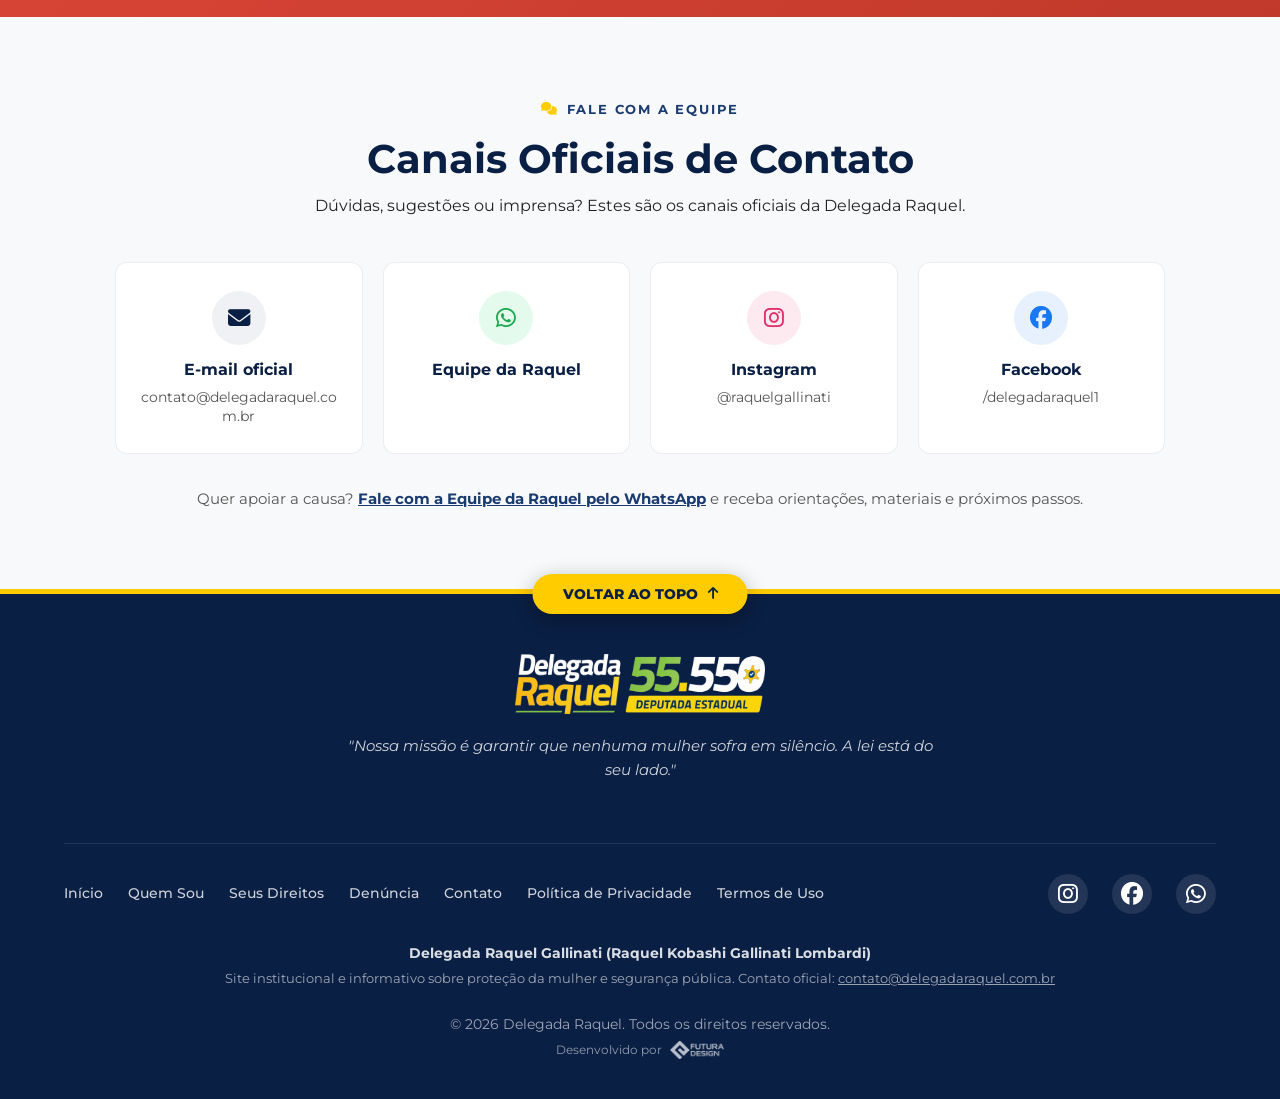
==== commit e125b3b0: "Atualiza titulo da secao de propostas" ====
--- a/index.html
+++ b/index.html
@@ -239,7 +239,7 @@
         <div class="container">
             <header class="propostas-head">
                 <span class="propostas-kicker"><i class="fa-solid fa-list-check"></i> Propostas</span>
-                <h2>O que eu vou <span class="highlight">defender</span> na Assembleia</h2>
+                <h2>O que eu vou <span class="highlight">defender</span> na Assembleia Legislativa de SP</h2>
                 <p class="propostas-lead">Cada proposta em um vídeo curto. Toque no vídeo para abrir e ler a proposta completa.</p>
             </header>
         </div>
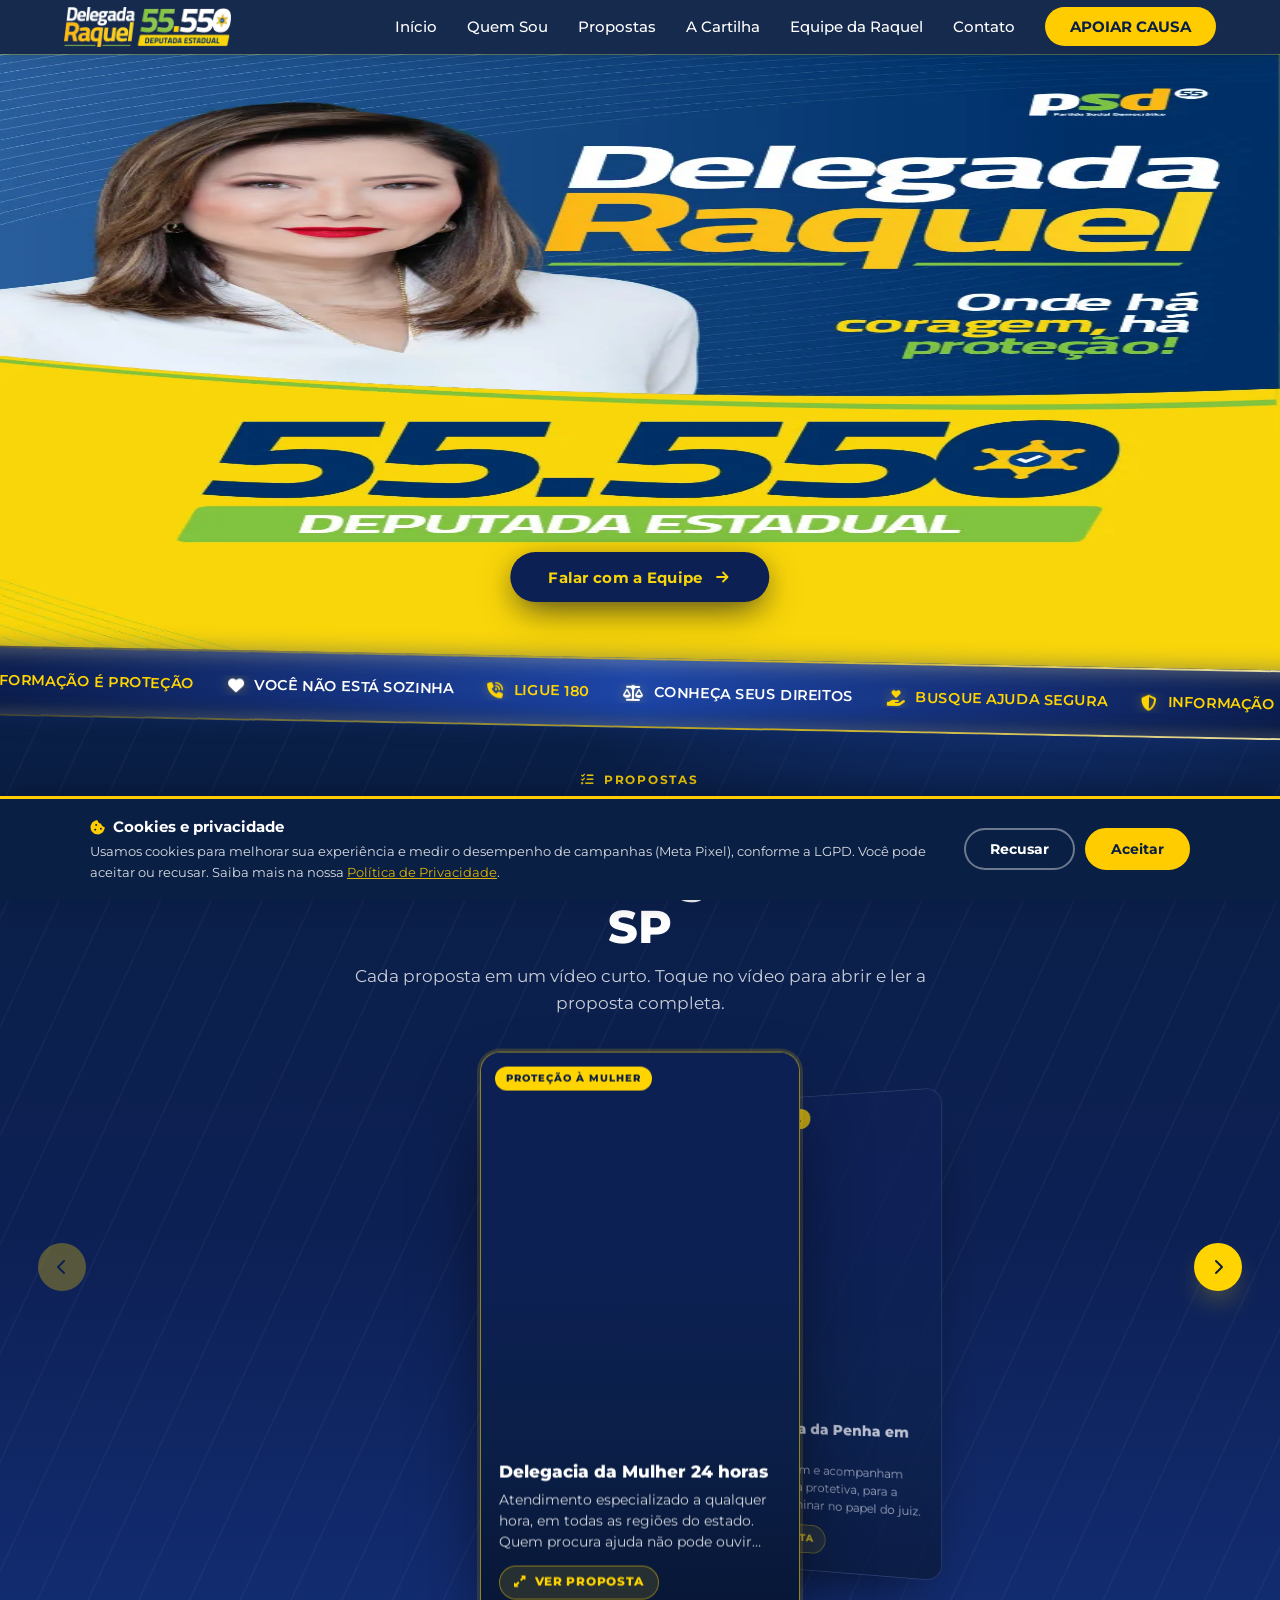
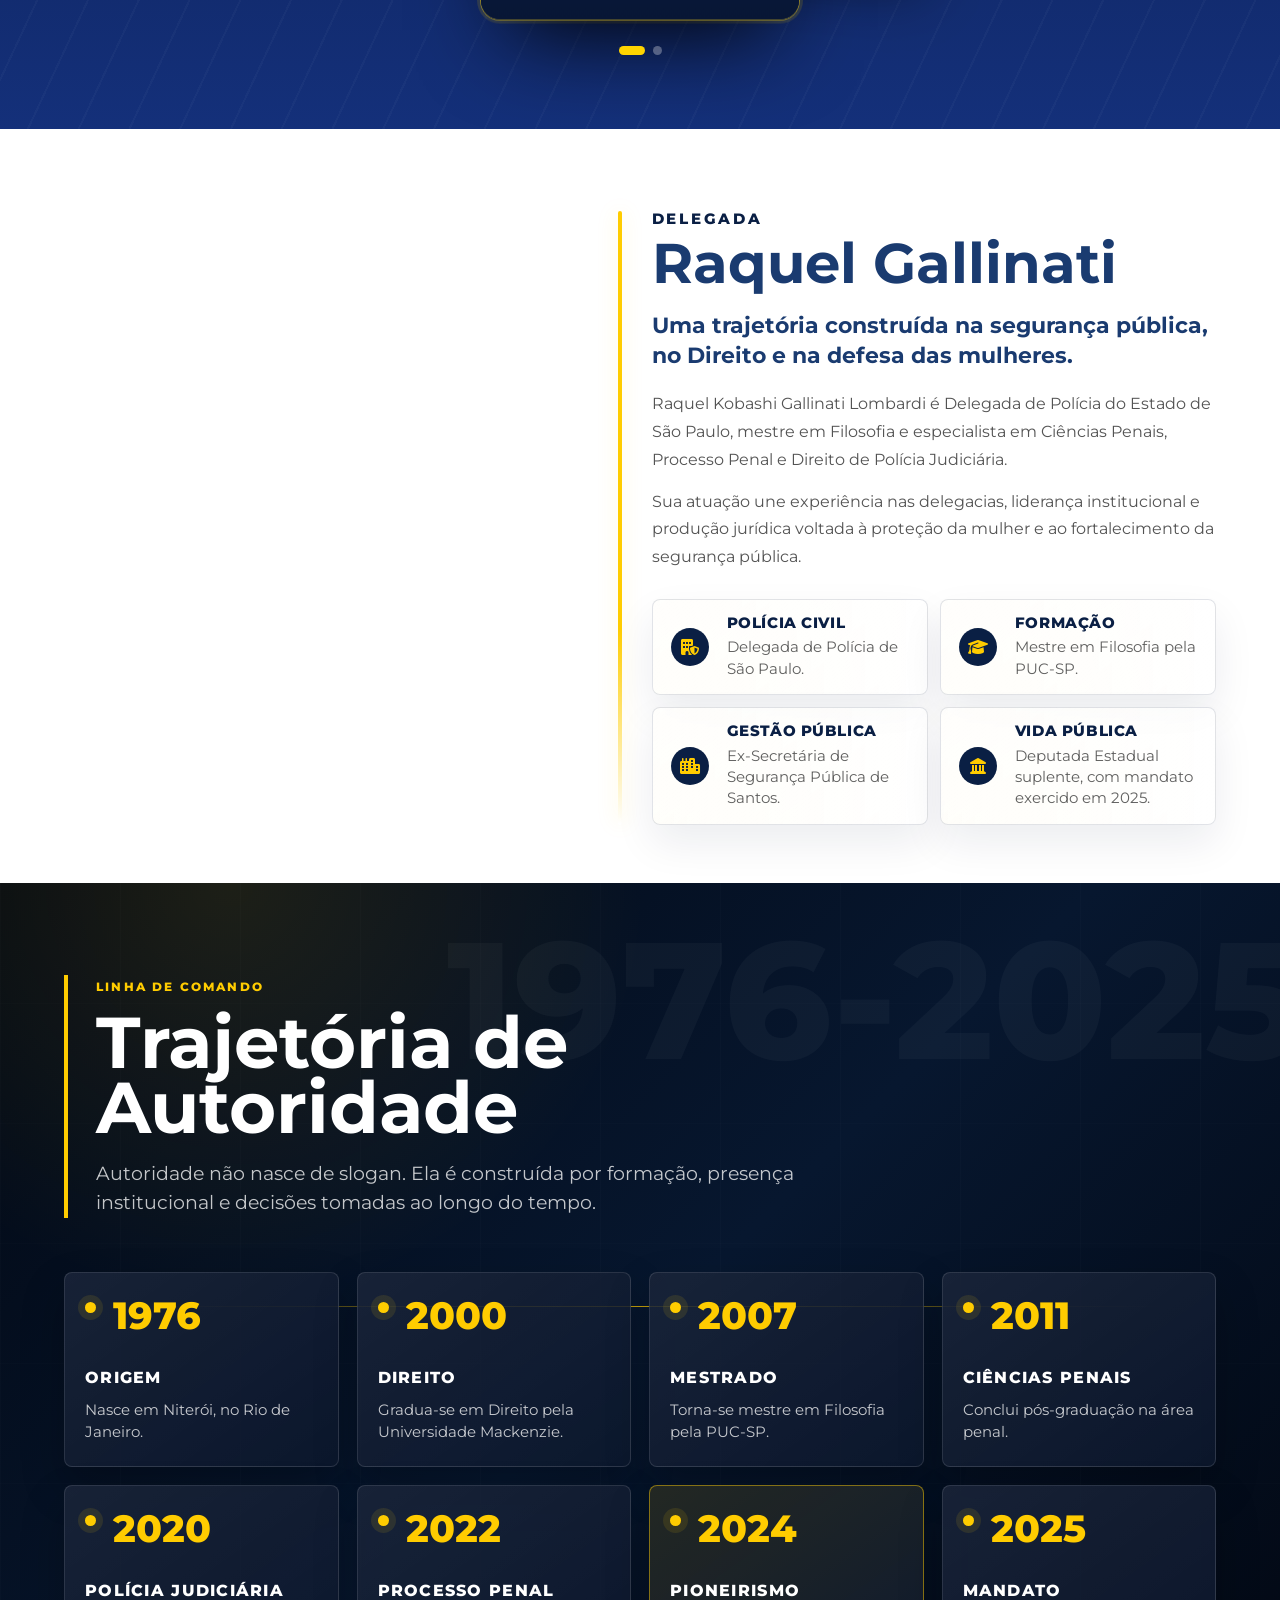
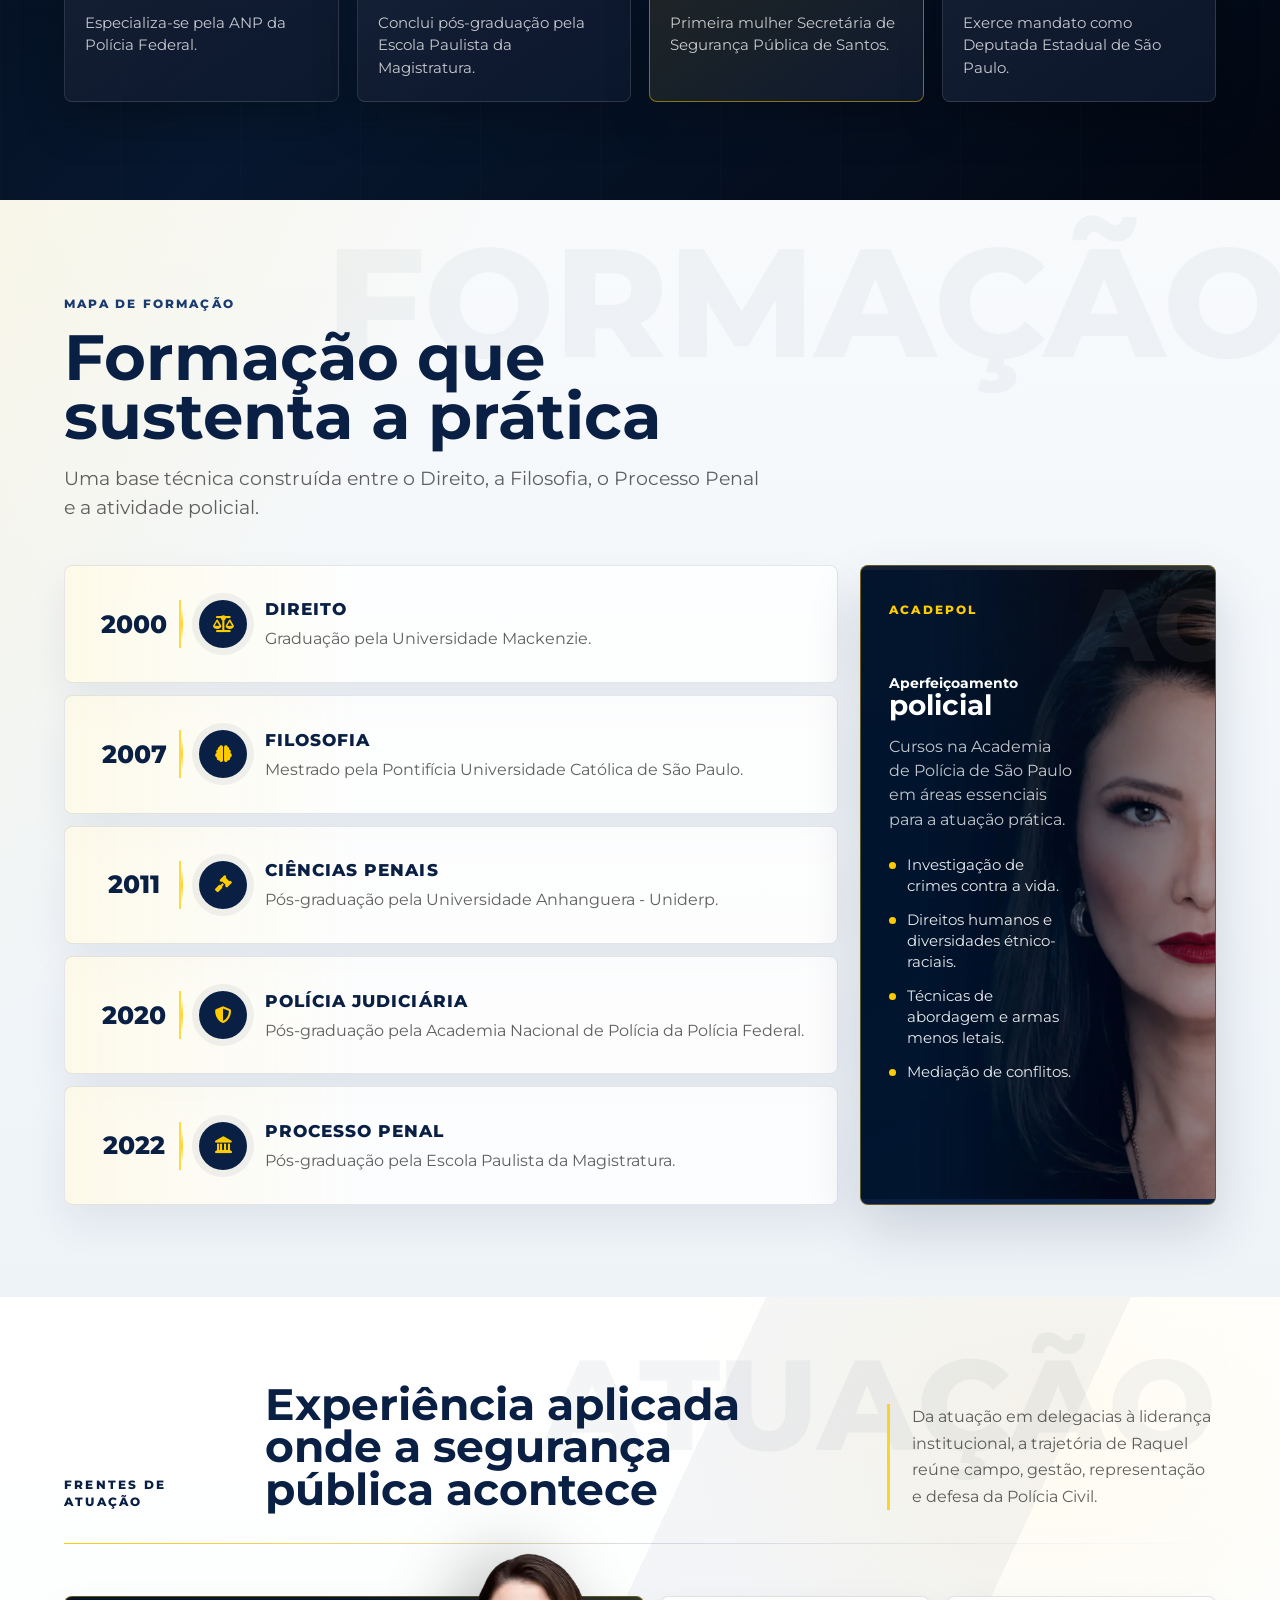
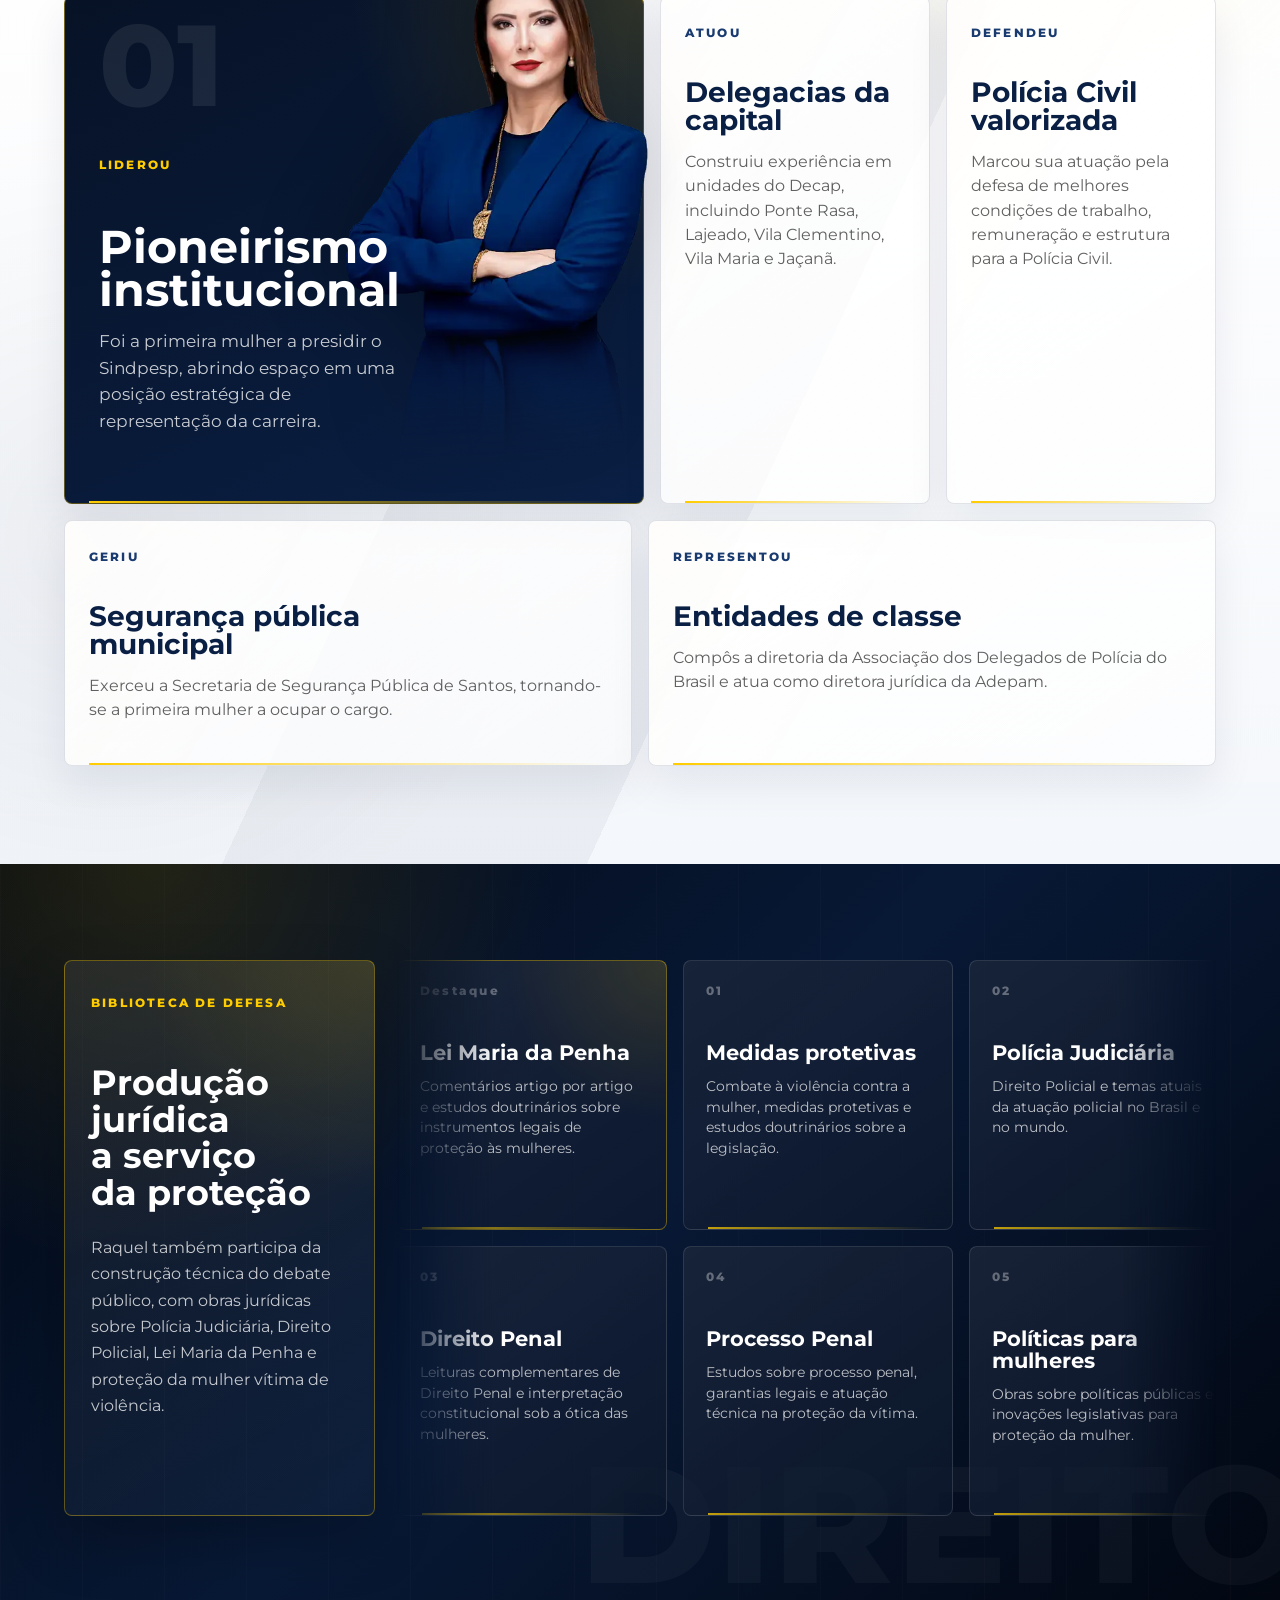
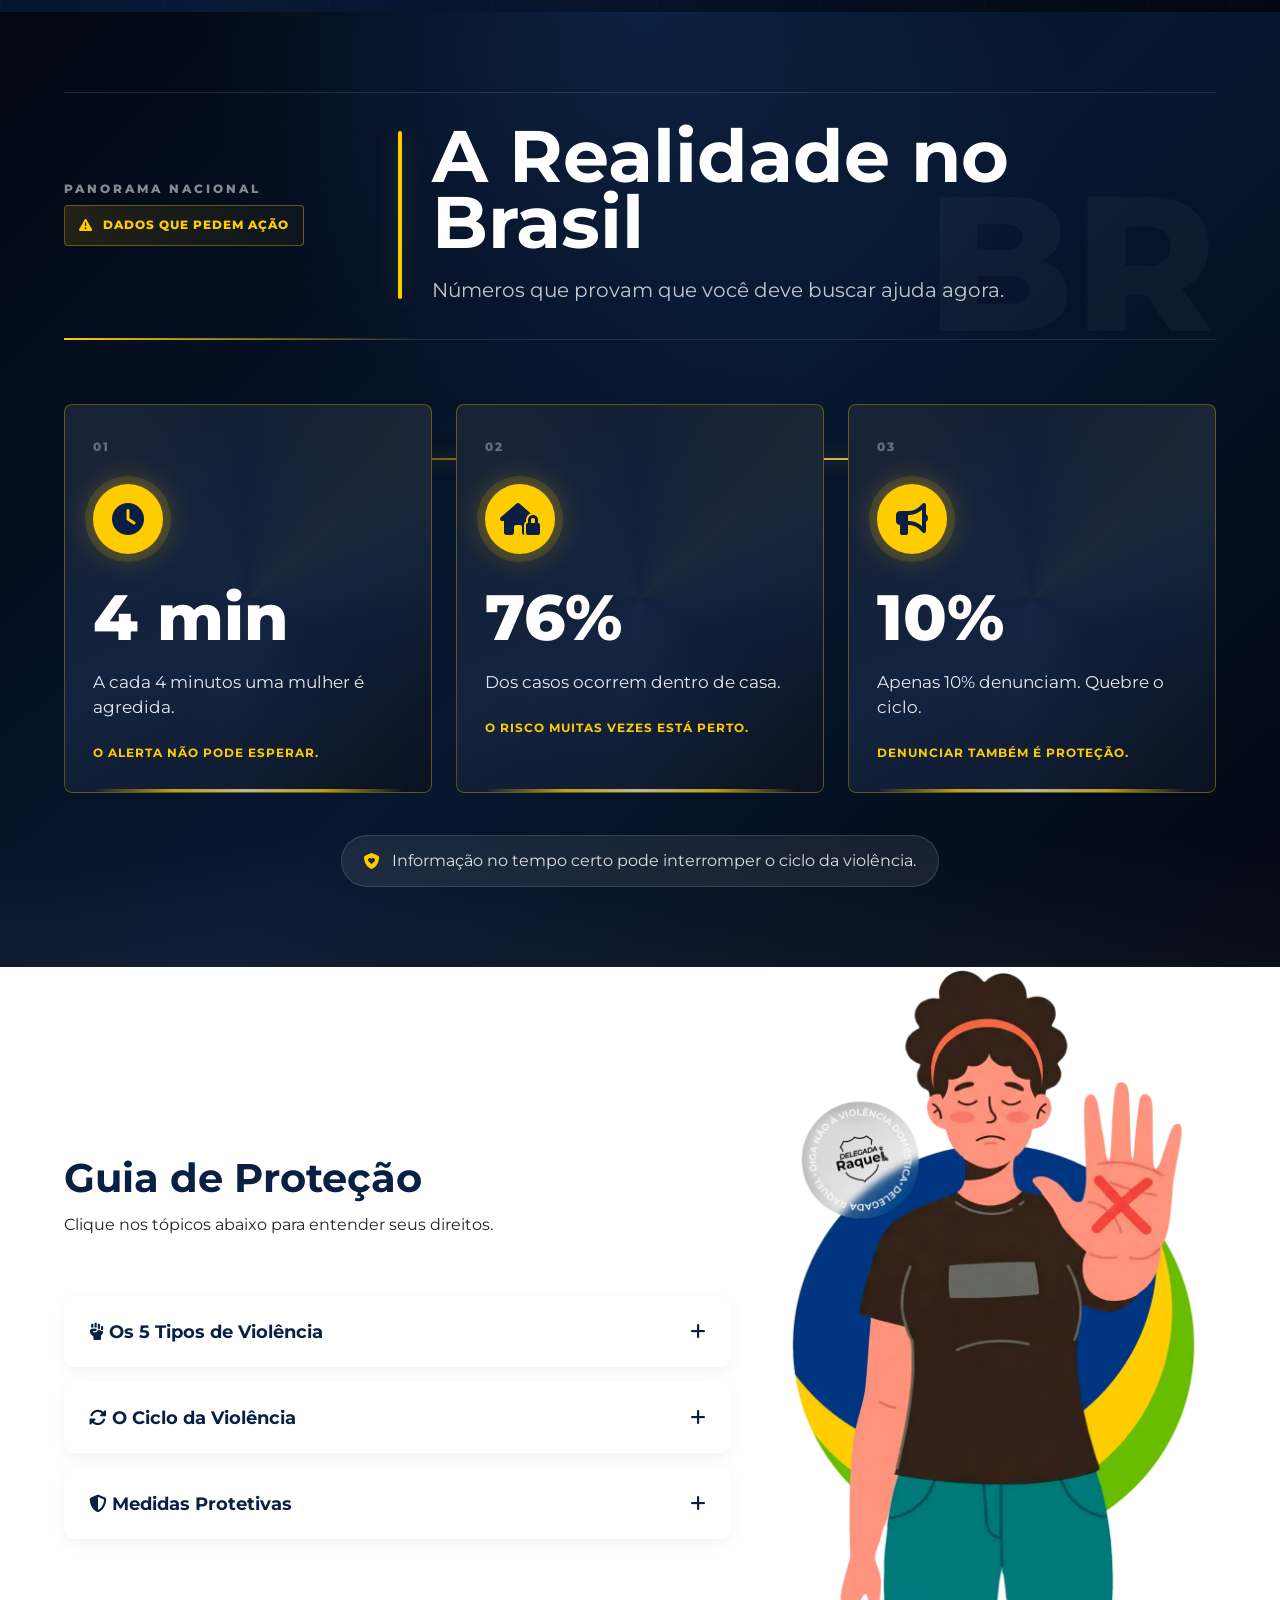
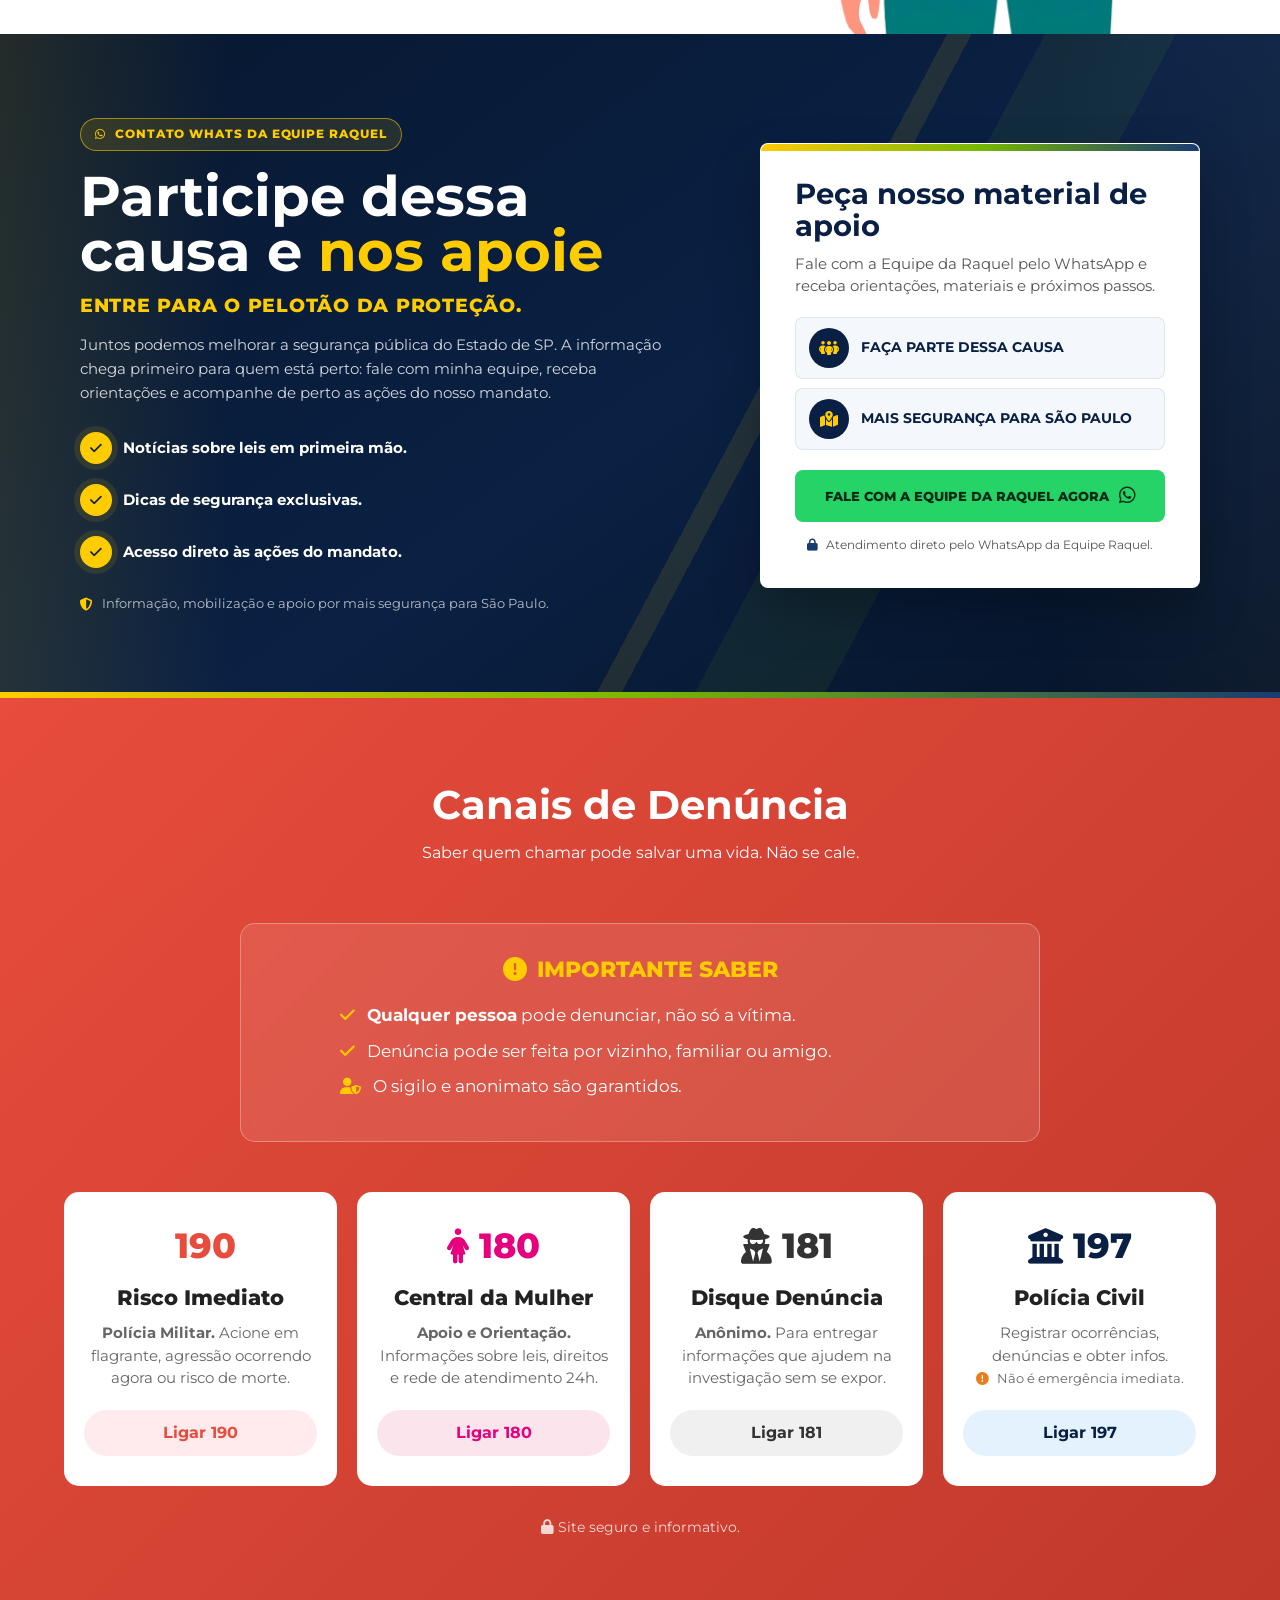
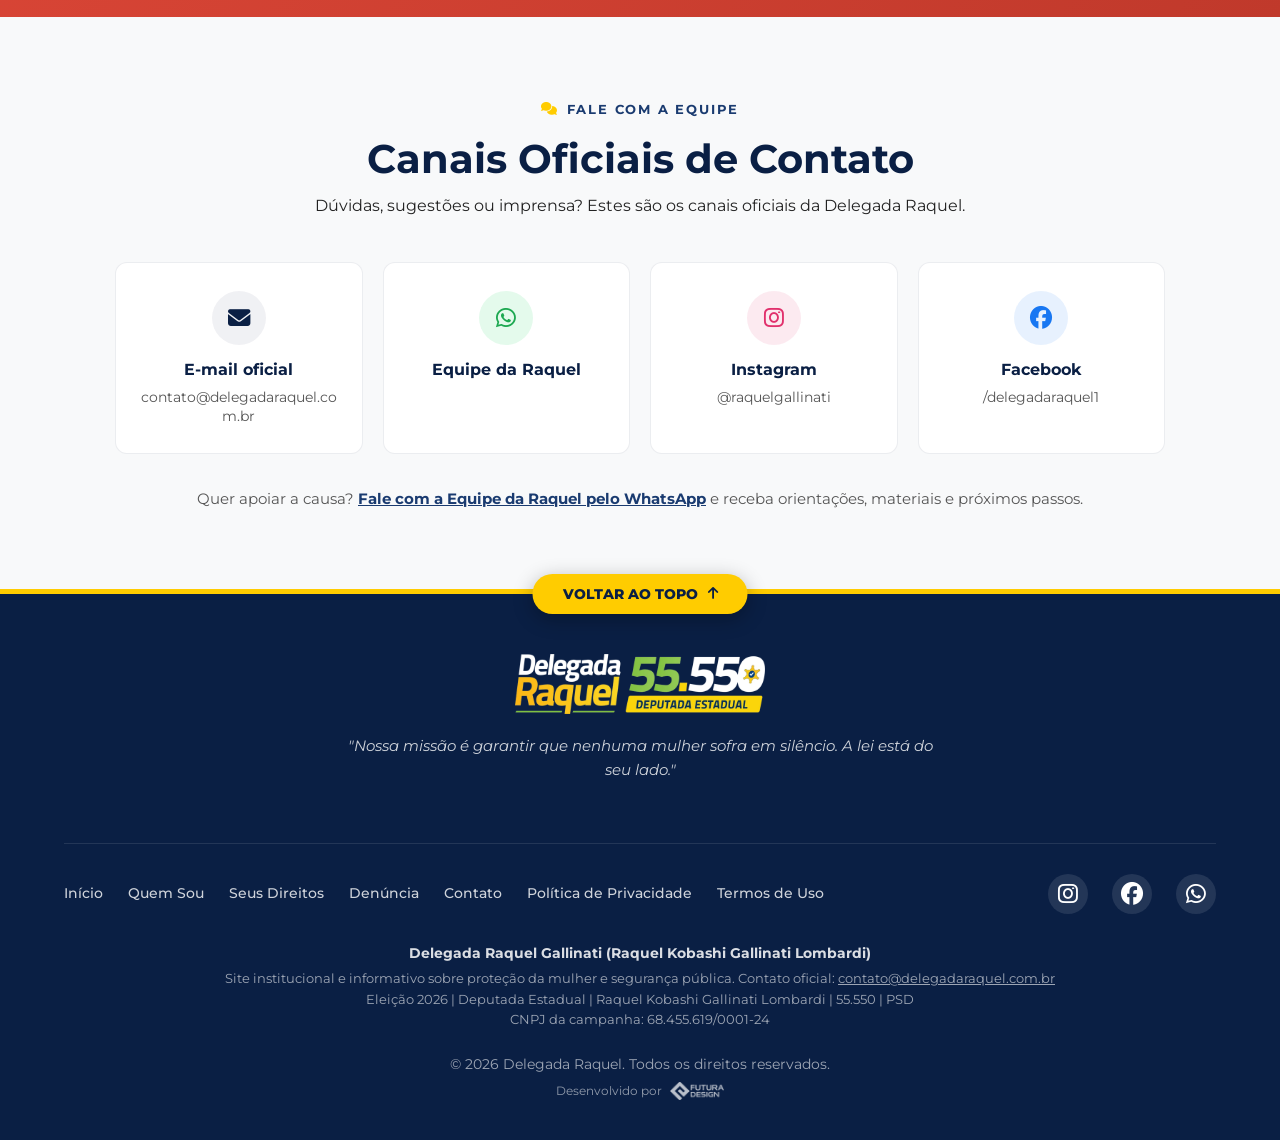
==== commit deb4f746: "Corrige barra animada e mostra CNPJ da campanha no rodape - style.min.css: calc() estava minificado " ====
--- a/index.html
+++ b/index.html
@@ -85,7 +85,7 @@
     <link href="https://fonts.googleapis.com/css2?family=Montserrat:wght@400;500;600;700;800&display=swap" rel="stylesheet">
     <link rel="stylesheet" href="https://cdnjs.cloudflare.com/ajax/libs/font-awesome/6.4.0/css/all.min.css" media="print" onload="this.media='all'">
     <noscript><link rel="stylesheet" href="https://cdnjs.cloudflare.com/ajax/libs/font-awesome/6.4.0/css/all.min.css"></noscript>
-    <link rel="stylesheet" href="style.min.css?v=apoio-v4">
+    <link rel="stylesheet" href="style.min.css?v=calc-v5">
 
     <link rel="stylesheet" href="propostas.css?v=21">
     <style id="hero-novo-css">
@@ -191,7 +191,7 @@
                 <li><a href="#sobre">Quem Sou</a></li>
                 <li><a href="#propostas">Propostas</a></li>
                 <li><a href="#cartilha">A Cartilha</a></li>
-                <li><a href="https://wa.me/5513981031916?text=Ol%C3%A1%2C%20quero%20falar%20com%20a%20Equipe%20da%20Raquel." target="_blank" rel="noopener" data-pixel-contact>Equipe da Raquel</a></li>
+                <li><a href="https://coragemparamudar.online/ir/apoio" target="_blank" rel="noopener" data-pixel-contact>Equipe da Raquel</a></li>
                 <li><a href="#contato">Contato</a></li>
                 <li><a href="#equipe-raquel" class="btn-nav">APOIAR CAUSA</a></li>
             </ul>
@@ -208,7 +208,7 @@
             <source media="(max-width: 1023px)" srcset="img/hero-novo-mobile.webp">
             <img class="hero-novo-img" src="img/hero-novo-desktop.webp" fetchpriority="high" alt="Delegada Raquel, 55.550, Deputada Estadual. Onde ha coragem, ha protecao.">
         </picture>
-        <a class="hero-novo-cta" href="https://wa.me/5513981031916?text=Ol%C3%A1%2C%20quero%20falar%20com%20a%20Equipe%20da%20Raquel." target="_blank" rel="noopener">
+        <a class="hero-novo-cta" href="https://coragemparamudar.online/ir/apoio" target="_blank" rel="noopener">
             Falar com a Equipe
             <svg viewBox="0 0 24 24" aria-hidden="true"><path d="M5 12h14M13 6l6 6-6 6"/></svg>
         </a>
@@ -722,7 +722,7 @@
                         </div>
                     </div>
 
-                    <a class="btn-vip support-whatsapp-btn" href="https://wa.me/5513981031916?text=Ol%C3%A1%2C%20quero%20receber%20o%20material%20de%20apoio%20da%20Raquel." target="_blank" rel="noopener" data-pixel-contact>
+                    <a class="btn-vip support-whatsapp-btn" href="https://coragemparamudar.online/ir/apoio" target="_blank" rel="noopener" data-pixel-contact>
                         <span>Fale com a Equipe da Raquel agora</span>
                         <i class="fa-brands fa-whatsapp"></i>
                     </a>
@@ -823,7 +823,7 @@
                     <span>contato@delegadaraquel.com.br</span>
                 </a>
 
-                <a href="https://wa.me/5513981031916?text=Ol%C3%A1%2C%20quero%20falar%20com%20a%20Equipe%20da%20Raquel." target="_blank" rel="noopener noreferrer" class="contact-card" data-pixel-contact>
+                <a href="https://coragemparamudar.online/ir/apoio" target="_blank" rel="noopener noreferrer" class="contact-card" data-pixel-contact>
                     <div class="contact-card-icon contact-icon-whats"><i class="fa-brands fa-whatsapp"></i></div>
                     <strong>Equipe da Raquel</strong>
                 </a>
@@ -842,7 +842,7 @@
             </div>
 
             <p class="contact-form-note scroll-animate">
-                Quer apoiar a causa? <a href="https://wa.me/5513981031916?text=Ol%C3%A1%2C%20quero%20falar%20com%20a%20Equipe%20da%20Raquel." target="_blank" rel="noopener" data-pixel-contact>Fale com a Equipe da Raquel pelo WhatsApp</a> e receba orientações, materiais e próximos passos.
+                Quer apoiar a causa? <a href="https://coragemparamudar.online/ir/apoio" target="_blank" rel="noopener" data-pixel-contact>Fale com a Equipe da Raquel pelo WhatsApp</a> e receba orientações, materiais e próximos passos.
             </p>
         </div>
     </section>
@@ -876,7 +876,7 @@
                 <div class="socials-footer">
                     <a href="https://www.instagram.com/raquelgallinati/" aria-label="Instagram"><i class="fa-brands fa-instagram"></i></a>
                     <a href="https://www.facebook.com/delegadaraquel1" aria-label="Facebook"><i class="fa-brands fa-facebook"></i></a>
-                    <a href="https://wa.me/5513981031916?text=Ol%C3%A1%2C%20quero%20falar%20com%20a%20Equipe%20da%20Raquel." target="_blank" rel="noopener" aria-label="Equipe da Raquel no WhatsApp"><i class="fa-brands fa-whatsapp"></i></a>
+                    <a href="https://coragemparamudar.online/ir/apoio" target="_blank" rel="noopener" aria-label="Equipe da Raquel no WhatsApp"><i class="fa-brands fa-whatsapp"></i></a>
                 </div>
             </div>
 
@@ -886,11 +886,8 @@
                     Site institucional e informativo sobre proteção da mulher e segurança pública.
                     Contato oficial: <a href="mailto:contato@delegadaraquel.com.br">contato@delegadaraquel.com.br</a>
                 </p>
-                <!--
-                    DADOS ELEITORAIS: preencher quando houver campanha registrada (exigência da legislação eleitoral / Lei 9.504/97):
-                    <p class="footer-legal-info">Eleição 2026 | [Cargo] | [Nome do candidato] | [Número]</p>
-                    <p class="footer-legal-info">CNPJ da campanha: 00.000.000/0001-00</p>
-                -->
+                <p class="footer-legal-info">Eleição 2026 | Deputada Estadual | Raquel Kobashi Gallinati Lombardi | 55.550 | PSD</p>
+                <p class="footer-legal-info">CNPJ da campanha: 68.455.619/0001-24</p>
             </div>
 
             <div class="copyright text-center">
@@ -934,7 +931,7 @@
         </div>
 
         <div class="proposta-apoio-bar" id="propostaApoioBar">
-            <a class="proposta-apoio" href="https://wa.me/5513981031916?text=Eu%20apoio%20a%20causa%20sobre%20viol%C3%AAncia%20contra%20crian%C3%A7as!%20Com%20certeza%20irei%20votar%20na%20Raquel!" target="_blank" rel="noopener">
+            <a class="proposta-apoio" href="https://coragemparamudar.online/ir/apoio" target="_blank" rel="noopener">
                 <svg class="zap" viewBox="0 0 24 24" aria-hidden="true"><path d="M12.04 2C6.58 2 2.13 6.45 2.13 11.91c0 1.75.46 3.45 1.32 4.95L2 22l5.25-1.38a9.9 9.9 0 0 0 4.79 1.22h.01c5.46 0 9.9-4.45 9.9-9.91 0-2.65-1.03-5.14-2.9-7.01A9.82 9.82 0 0 0 12.04 2zm0 18.13h-.01a8.2 8.2 0 0 1-4.19-1.15l-.3-.18-3.12.82.83-3.04-.2-.31a8.22 8.22 0 0 1-1.26-4.36c0-4.54 3.7-8.23 8.25-8.23 2.2 0 4.27.86 5.83 2.42a8.19 8.19 0 0 1 2.41 5.82c0 4.54-3.7 8.21-8.24 8.21zm4.52-6.16c-.25-.12-1.47-.72-1.69-.81-.23-.08-.39-.12-.56.13-.16.24-.64.8-.79.97-.14.16-.29.19-.54.06-.25-.12-1.05-.39-1.99-1.23-.74-.66-1.23-1.47-1.38-1.72-.14-.25-.01-.38.11-.5.11-.11.25-.29.37-.43.13-.15.17-.25.25-.41.08-.17.04-.31-.02-.44-.06-.12-.56-1.35-.77-1.84-.2-.49-.4-.42-.56-.43h-.47c-.17 0-.43.06-.66.31-.22.25-.86.85-.86 2.06s.89 2.39 1.01 2.55c.12.17 1.75 2.67 4.23 3.74.59.26 1.05.41 1.41.52.59.19 1.13.16 1.56.1.48-.07 1.47-.6 1.68-1.18.21-.58.21-1.08.14-1.18-.06-.11-.22-.17-.47-.29z"/></svg> Eu apoio essa causa
             </a>
         </div>
--- a/style.min.css
+++ b/style.min.css
@@ -1 +1 @@
-:root{--primary:#0a1f44;--secondary:#1a3b70;--accent:#ffcc00;--green-psd:#77b800;--text-dark:#222222;--text-light:#555555;--white:#ffffff;--bg-light:#f8f9fa;--alert:#e74c3c;--pink-180:#e6007e;--radius:12px;--font-main:'Montserrat',sans-serif}@property --gradient-angle{syntax:"<angle>";initial-value:0deg;inherits:false}@property --gradient-angle-offset{syntax:"<angle>";initial-value:0deg;inherits:false}@property --gradient-percent{syntax:"<percentage>";initial-value:5%;inherits:false}@property --gradient-shine{syntax:"<color>";initial-value:#fff6a8;inherits:false}*{margin:0;padding:0;box-sizing:border-box}html,body{width:100%;max-width:100%;overflow-x:hidden;scroll-behavior:smooth}body{font-family:var(--font-main);color:var(--text-dark);line-height:1.34;background-color:var(--white)}::-webkit-scrollbar{width:8px;background:var(--primary)}::-webkit-scrollbar-thumb{background-color:var(--green-psd);border-radius:10px;border:2px solid var(--primary)}@media (max-width:1024px){::-webkit-scrollbar{width:6px;background:transparent;-webkit-appearance:none;display:block}::-webkit-scrollbar-thumb{background-color:var(--green-psd);border-radius:10px;border:1px solid var(--white)}}.no-loader #loader{display:none !important}#loader{position:fixed;top:0;left:0;width:100%;height:100%;background:linear-gradient(135deg,#06152f 0%,var(--primary) 54%,#031026 100%);z-index:99999;display:flex;justify-content:center;align-items:center;transition:opacity 0.5s ease,visibility 0.5s ease}.loader-content{text-align:center;color:var(--white);width:min(82%,420px)}.loader-logo-shell{position:relative;--loader-outline-duration:1.35s;--loader-fill-duration:1.45s;--loader-fill-delay:1.05s;width:clamp(138px,30vw,196px);margin:0 auto 20px;display:grid;place-items:center}.loader-logo-shell::before{content:none}.loader-logo-animated,.loader-logo-fill{position:relative;width:100%;height:auto;display:block;filter:drop-shadow(0 0 12px rgba(255,255,255,0.12))}.loader-logo-outline{z-index:2;clip-path:inset(0 100% 0 0);opacity:0.82;animation:loaderRevealSide var(--loader-outline-duration) cubic-bezier(0.42,0,0.2,1) forwards}.loader-logo-fill{position:absolute;inset:0;z-index:1;clip-path:inset(0 100% 0 0);opacity:0.9;animation:loaderRevealSide var(--loader-fill-duration) cubic-bezier(0.42,0,0.2,1) var(--loader-fill-delay) forwards}.progress-container{display:none}.progress-bar{height:100%;background:linear-gradient(90deg,rgba(255,204,0,0.65),rgba(255,244,163,0.9),rgba(255,204,0,0.65));width:0%;box-shadow:0 0 8px rgba(255,204,0,0.38);transition:width 3s cubic-bezier(0.42,0,0.2,1)}@keyframes loaderHalo{0%{opacity:0;transform:scale(0.72)}42%{opacity:0.86;transform:scale(1)}100%{opacity:0.34;transform:scale(1.08)}}@keyframes loaderRevealSide{0%{clip-path:inset(0 100% 0 0)}58%{clip-path:inset(0 42% 0 0)}100%{clip-path:inset(0 0 0 0)}}.container{width:90%;max-width:1200px;margin:0 auto}.section-padding{padding:80px 0}.text-center{text-align:center}.text-white{color:var(--white)}.text-blue{color:var(--secondary)}.highlight{color:var(--accent);position:relative;z-index:1}.typing-text::after{content:'|';margin-left:2px;animation:blink 0.7s infinite;color:var(--white)}@keyframes blink{0%,100%{opacity:1}50%{opacity:0}}.mt-3{margin-top:2rem}.navbar{position:fixed;top:0;width:100%;z-index:1000;padding:0.2rem 0;background:rgba(10,31,68,0.95);backdrop-filter:blur(10px);box-shadow:0 2px 20px rgba(0,0,0,0.1)}.nav-container{display:flex;justify-content:space-between;align-items:center}.logo-img{max-height:45px;width:auto;display:block}.nav-links{display:flex;list-style:none;align-items:center}.nav-links li{margin-left:30px}.nav-links a{text-decoration:none;color:var(--white);font-weight:500;font-size:0.95rem;transition:0.3s}.nav-links a:hover{color:var(--accent)}.btn-nav{background:var(--accent);color:var(--primary) !important;padding:10px 25px;border-radius:50px;font-weight:700 !important}.burger{display:none;cursor:pointer}.burger div{width:25px;height:3px;background:var(--white);margin:5px;transition:0.3s}.hero{min-height:100vh;height:auto;position:relative;display:flex;align-items:flex-end;background-color:var(--primary);background-size:cover;background-repeat:no-repeat;width:100%;background-image:url('img/hero-mobile-fast.webp');background-position:top center;background-size:100% auto}.hero-overlay{position:absolute;top:0;left:0;width:100%;height:100%;z-index:1}.hero-container{position:relative;z-index:2;width:100%}.hero-text{max-width:600px;color:var(--white)}.hero h1{font-size:3rem;font-weight:800;line-height:1;margin-bottom:10px}.hero p{font-size:1rem;opacity:0.9;margin-bottom:12px}@media (max-width:1023px){.hero-overlay{background:linear-gradient(to bottom,rgba(10,31,68,0) 0%,rgba(10,31,68,0) 40%,rgba(10,31,68,0.9) 75%,rgba(10,31,68,1) 100%)}.hero-container{display:flex;flex-direction:column;justify-content:flex-end;padding-top:120vw;padding-left:25px;padding-right:25px;padding-bottom:40px}.hero-text{margin-bottom:140px}.hero h1{font-size:2rem;text-shadow:0 4px 15px rgba(0,0,0,0.8)}.hero p{font-size:0.95rem}.hero-btns{flex-direction:column;width:100%;gap:20px}.btn{width:100%}}@media (min-width:1024px){.hero{min-height:100vh;background-image:url('img/hero-desktop-fast.webp');background-position:center right;background-size:cover;align-items:center}.hero-container{padding-bottom:0;padding-top:0;padding-left:0;padding-right:0}.hero-btns{width:auto;flex-direction:row}.btn{width:auto}}.section-luminous-divider{position:relative;z-index:3;left:-18px;width:calc(100%+36px);height:58px;margin:-3px 0;overflow:hidden;display:flex;align-items:center;transform:rotate(1.1deg);transform-origin:center;background:linear-gradient(90deg,#f1b900 0%,var(--accent) 28%,#ffe56d 50%,var(--accent) 72%,#f1b900 100%);color:var(--primary);box-shadow:0 0 20px rgba(255,204,0,0.28),inset 0 10px 20px rgba(255,255,255,0.16),inset 0 -10px 20px rgba(10,31,68,0.08)}.section-luminous-divider::before,.section-luminous-divider::after{content:'';position:absolute;left:0;right:0;height:2px;pointer-events:none;background:linear-gradient( 90deg,rgba(10,31,68,0.22),rgba(255,204,0,0.65),#fff8bf,rgba(255,204,0,0.75),rgba(10,31,68,0.22) );background-size:240% 100%;box-shadow:0 0 12px rgba(255,255,255,0.56),0 0 18px rgba(255,204,0,0.58);animation:dividerBorderGlow 3s linear infinite}.section-luminous-divider::before{top:0}.section-luminous-divider::after{bottom:0;animation-direction:reverse}.divider-marquee{width:100%;overflow:hidden;white-space:nowrap}.divider-track{display:flex;width:max-content;animation:dividerMarquee 26s linear infinite}.divider-group{display:flex;align-items:center;flex-shrink:0;gap:34px;padding-right:34px}.divider-group span{display:inline-flex;align-items:center;gap:10px;font-size:0.9rem;font-weight:600;letter-spacing:0.04em;text-transform:uppercase}.divider-group i{font-size:1rem;color:rgba(10,31,68,0.92);filter:drop-shadow(0 0 5px rgba(255,255,255,0.38))}@keyframes dividerMarquee{to{transform:translateX(-50%)}}@keyframes dividerBorderGlow{to{background-position:-240% 0}}@media (min-width:1024px){.section-luminous-divider{left:-44px;width:calc(100%+88px);height:70px;margin:-26px 0 -30px}}#sobre{padding-bottom:0}.about-authority{position:relative;overflow:hidden;padding:88px 0 0;background:var(--white)}.about-authority::before{content:none}.about-grid{position:relative;z-index:1;display:grid;grid-template-columns:minmax(280px,0.88fr) minmax(0,1.12fr);gap:clamp(34px,5vw,76px);align-items:end}.about-img{position:relative;display:flex;align-items:flex-end;justify-content:center;min-height:620px}.about-img::before{content:'';position:absolute;left:7%;right:7%;bottom:0;height:76%;border:1px solid rgba(10,31,68,0.13);border-bottom:0;background:linear-gradient(180deg,rgba(255,255,255,0.65),rgba(255,255,255,0.22)),linear-gradient(135deg,rgba(10,31,68,0.08),rgba(255,204,0,0.12));border-radius:8px 8px 0 0}.about-img picture{position:relative;z-index:1;display:contents}.img-delegada{position:relative;z-index:1;width:auto;max-width:100%;max-height:82vh;min-height:560px;height:auto;display:block;object-fit:contain;object-position:bottom center;filter:none}.about-text{position:relative;align-self:center;padding:0 0 88px 34px}.about-text::before{content:'';position:absolute;left:0;top:8px;bottom:88px;width:4px;border-radius:999px;background:var(--accent);box-shadow:0 0 20px rgba(255,204,0,0.3)}.about-kicker{display:none;align-items:center;gap:10px;width:fit-content;margin-bottom:20px;padding:10px 14px;border:1px solid rgba(10,31,68,0.15);border-radius:4px;background:rgba(255,255,255,0.72);color:var(--primary);font-size:0.75rem;font-weight:800;letter-spacing:0.08em;text-transform:uppercase}.about-kicker i{color:var(--accent)}.about-text h2{max-width:720px;color:var(--primary);font-size:clamp(2.25rem,4.4vw,4.15rem);line-height:0.96;margin-bottom:20px;letter-spacing:0}.about-text h2 small{display:block;color:var(--primary);font-size:clamp(0.82rem,1.2vw,1.15rem);font-weight:800;letter-spacing:0.18em;line-height:1.1;margin-bottom:8px;text-transform:uppercase}.about-text h2 span{display:block;color:var(--secondary)}.about-lead{max-width:640px;color:var(--secondary);font-size:clamp(1.08rem,1.7vw,1.35rem);font-weight:700;line-height:1.4;margin-bottom:20px}.about-text p:not(.about-lead){max-width:680px;color:rgba(34,34,34,0.78);font-size:1.02rem;line-height:1.7;margin-bottom:14px}.authority-credentials{display:grid;grid-template-columns:repeat(2,minmax(0,1fr));gap:12px;max-width:720px;margin-top:28px}.credential-card{min-height:128px;padding:18px;border:1px solid rgba(10,31,68,0.12);border-radius:8px;background:linear-gradient(145deg,rgba(255,255,255,0.88),rgba(255,255,255,0.58)),linear-gradient(90deg,rgba(255,204,0,0.08),transparent);box-shadow:0 18px 40px rgba(10,31,68,0.08)}.credential-card i{width:38px;height:38px;display:inline-flex;align-items:center;justify-content:center;margin-bottom:14px;border-radius:50%;background:var(--primary);color:var(--accent);font-size:1rem}.credential-card strong{display:block;color:var(--primary);font-size:0.92rem;font-weight:800;letter-spacing:0.04em;text-transform:uppercase;margin-bottom:6px}.credential-card span{display:block;color:rgba(34,34,34,0.72);font-size:0.92rem;line-height:1.45}@media (min-width:969px){.about-authority{overflow:hidden;padding-top:54px;padding-bottom:0}.about-grid{grid-template-columns:minmax(360px,0.9fr) minmax(0,1.1fr);align-items:stretch;min-height:0}.about-img{position:relative;align-self:stretch;min-height:clamp(540px,68vh,660px);margin-top:0;overflow:hidden}.about-img::before{content:none}.img-delegada{position:absolute;left:50%;top:0;bottom:auto;width:auto;max-width:116%;min-height:0;height:100%;max-height:none;transform:translateX(-50%)}.about-text{align-self:center;padding-top:28px;padding-bottom:58px}.about-text::before{top:28px;bottom:58px;background:linear-gradient(180deg,var(--accent) 0%,var(--accent) 68%,rgba(255,204,0,0) 100%);box-shadow:0 0 20px rgba(255,204,0,0.22)}.credential-card{display:grid;grid-template-columns:42px minmax(0,1fr);column-gap:14px;align-items:center;min-height:86px;padding:14px 18px}.credential-card i{grid-row:span 2;margin-bottom:0}.credential-card strong{margin-bottom:4px}}@media (max-width:968px){.about-authority{padding:0 0 54px;background:var(--white)}.about-authority::before{content:none}#sobre .container{width:100%;max-width:none}.about-grid{grid-template-columns:1fr;gap:0}.about-img{order:-1;width:100vw;margin-left:calc(50% - 50vw);margin-right:calc(50% - 50vw);margin-top:34px;min-height:0;background:var(--white)}.about-img::before{content:none}.img-delegada{width:100vw;min-height:0;max-height:none;object-fit:contain}.about-text{padding:36px 24px 0}.about-text::before{left:24px;right:24px;top:0;bottom:auto;width:auto;height:3px}.about-kicker{font-size:0.68rem;line-height:1.35}.about-text h2{font-size:clamp(2.2rem,11vw,3.55rem);margin-bottom:16px}.about-text h2 small{font-size:0.78rem}.about-text p:not(.about-lead){font-size:0.97rem;line-height:1.62}.authority-credentials{grid-template-columns:1fr;gap:10px;margin-top:24px;margin-bottom:34px}.credential-card{min-height:0;display:grid;grid-template-columns:42px minmax(0,1fr);column-gap:14px;padding:15px}.credential-card i{grid-row:span 2;margin-bottom:0}}.authority-timeline{position:relative;overflow:hidden;padding:92px 0 98px;background:radial-gradient(circle at 18% 0%,rgba(255,204,0,0.1),transparent 30%),linear-gradient(135deg,#020813 0%,#07172f 50%,#020711 100%);color:var(--white)}.authority-timeline::before{content:'';position:absolute;inset:0;background:linear-gradient(90deg,rgba(255,255,255,0.035) 1px,transparent 1px),linear-gradient(180deg,rgba(255,255,255,0.025) 1px,transparent 1px);background-size:120px 120px;opacity:0.42;pointer-events:none}.authority-timeline::after{content:'1976-2025';position:absolute;right:-2vw;top:34px;color:rgba(255,255,255,0.035);font-size:clamp(4rem,13vw,11rem);font-weight:800;line-height:1;pointer-events:none}.timeline-container{position:relative;z-index:1}.timeline-intro{max-width:840px;margin-bottom:54px;padding-left:28px;border-left:4px solid var(--accent)}.timeline-kicker{display:inline-flex;width:fit-content;margin-bottom:16px;color:var(--accent);font-size:0.76rem;font-weight:800;letter-spacing:0.18em;text-transform:uppercase}.timeline-intro h2{color:var(--white);font-size:clamp(2.7rem,5.6vw,5.4rem);line-height:0.9;margin-bottom:20px;letter-spacing:0}.timeline-intro p{max-width:760px;color:rgba(255,255,255,0.76);font-size:clamp(1rem,1.45vw,1.22rem);line-height:1.55}.timeline-track{position:relative;display:grid;grid-template-columns:repeat(4,minmax(0,1fr));gap:18px}.timeline-track::before{content:'';position:absolute;left:4%;right:4%;top:34px;height:1px;background:linear-gradient(90deg,transparent,rgba(255,204,0,0.78),transparent)}.timeline-item{position:relative;min-height:178px;padding:26px 20px 22px;border:1px solid rgba(255,255,255,0.12);border-radius:8px;background:linear-gradient(145deg,rgba(255,255,255,0.07),rgba(255,255,255,0.025)),rgba(6,18,40,0.86);box-shadow:0 20px 44px rgba(0,0,0,0.24)}.timeline-item::before{content:'';position:absolute;top:29px;left:20px;width:11px;height:11px;border-radius:50%;background:var(--accent);box-shadow:0 0 0 7px rgba(255,204,0,0.1)}.timeline-year{display:block;margin:0 0 34px 28px;color:var(--accent);font-size:clamp(1.75rem,3vw,2.55rem);font-weight:800;line-height:0.9}.timeline-item h3{color:var(--white);font-size:1rem;font-weight:800;letter-spacing:0.08em;text-transform:uppercase;margin-bottom:10px}.timeline-item p{color:rgba(255,255,255,0.76);font-size:0.95rem;line-height:1.48}.timeline-item-featured{border-color:rgba(255,204,0,0.48);background:linear-gradient(145deg,rgba(255,204,0,0.12),rgba(255,255,255,0.035)),rgba(6,18,40,0.9)}@media (max-width:968px){.authority-timeline{padding:64px 0 70px}.authority-timeline::after{top:24px;right:14px;font-size:clamp(3.5rem,19vw,6rem)}.timeline-intro{margin-bottom:34px;padding-left:0;padding-top:18px;border-left:0;border-top:3px solid var(--accent)}.timeline-intro h2{font-size:clamp(2.35rem,12vw,3.8rem)}.timeline-track{grid-template-columns:1fr;gap:12px;padding-left:16px}.timeline-track::before{left:4px;right:auto;top:0;bottom:0;width:1px;height:auto;background:linear-gradient(180deg,transparent,rgba(255,204,0,0.78),transparent)}.timeline-item{min-height:0;padding:18px 18px 18px}.timeline-item::before{top:24px;left:-17px;width:9px;height:9px;box-shadow:0 0 0 6px rgba(255,204,0,0.1)}.timeline-year{margin:0 0 12px 0;font-size:2rem}.timeline-item h3{font-size:0.88rem}.timeline-item p{font-size:0.92rem}}.formation-map{position:relative;overflow:hidden;padding:92px 0;background:linear-gradient(120deg,rgba(255,204,0,0.08),transparent 28%),linear-gradient(180deg,#f8fafc 0%,#eef3f8 100%)}.formation-map::before{content:'FORMAÇÃO';position:absolute;right:-1vw;top:26px;color:rgba(10,31,68,0.035);font-size:clamp(4rem,12vw,10rem);font-weight:800;line-height:1;pointer-events:none}.formation-container{position:relative;z-index:1}.formation-head{max-width:820px;margin-bottom:42px}.formation-kicker{display:inline-flex;width:fit-content;margin-bottom:16px;color:var(--secondary);font-size:0.76rem;font-weight:800;letter-spacing:0.18em;text-transform:uppercase}.formation-head h2{max-width:780px;color:var(--primary);font-size:clamp(2.55rem,5vw,4.8rem);line-height:0.92;margin-bottom:18px;letter-spacing:0}.formation-head p{max-width:700px;color:rgba(34,34,34,0.72);font-size:clamp(1rem,1.45vw,1.18rem);line-height:1.58}.formation-layout{display:grid;grid-template-columns:minmax(0,1fr) minmax(340px,0.46fr);gap:22px;align-items:stretch}.formation-list{display:grid;gap:12px}.formation-card{display:grid;grid-template-columns:92px 48px minmax(0,1fr);gap:18px;align-items:center;min-height:112px;padding:20px 24px;border:1px solid rgba(10,31,68,0.1);border-radius:8px;background:linear-gradient(90deg,rgba(255,204,0,0.08),transparent 38%),rgba(255,255,255,0.82);box-shadow:0 18px 42px rgba(10,31,68,0.07)}.formation-year{display:inline-flex;align-items:center;justify-content:center;min-height:48px;border-right:2px solid rgba(255,204,0,0.72);color:var(--primary);font-size:1.55rem;font-weight:800;line-height:1}.formation-icon{position:relative;width:48px;height:48px;display:inline-flex;align-items:center;justify-content:center;border-radius:50%;background:var(--primary);color:var(--accent);box-shadow:0 0 0 7px rgba(10,31,68,0.055)}.formation-icon::before{content:'';position:absolute;left:-18px;top:8px;bottom:8px;width:2px;border-radius:999px;background:linear-gradient(180deg,transparent,rgba(255,204,0,0.85),transparent)}.formation-icon i{font-size:1.05rem}.formation-card h3{color:var(--primary);font-size:1.08rem;font-weight:800;letter-spacing:0.06em;text-transform:uppercase;margin-bottom:7px}.formation-card p{color:rgba(34,34,34,0.72);font-size:0.98rem;line-height:1.48}.formation-panel{position:relative;overflow:hidden;min-height:640px;padding:32px 28px;border-radius:8px;border:1px solid rgba(255,204,0,0.34);background:radial-gradient(circle at 100% 0%,rgba(255,204,0,0.12),transparent 42%),linear-gradient(180deg,rgba(255,255,255,0.055),transparent 34%),linear-gradient(155deg,#071226 0%,#0a1f44 100%);color:var(--white);box-shadow:0 24px 54px rgba(10,31,68,0.16)}.formation-panel::before{content:'';position:absolute;inset:0;width:100%;height:100%;background:url('novaimg3-fast.webp') right center / contain no-repeat;opacity:0.82;filter:saturate(0.86) contrast(1.04);pointer-events:none;z-index:0}.formation-panel::after{content:'AC';position:absolute;right:-12px;top:18px;color:rgba(255,255,255,0.055);font-size:clamp(4.8rem,8vw,7rem);font-weight:800;line-height:0.8;pointer-events:none;z-index:0}.panel-index{position:relative;z-index:1;display:inline-flex;margin-bottom:58px;color:var(--accent);font-size:0.76rem;font-weight:800;letter-spacing:0.18em;text-transform:uppercase}.formation-panel h3{position:relative;z-index:1;max-width:66%;color:var(--white);font-size:clamp(1.65rem,2.15vw,2.08rem);line-height:1.02;margin-bottom:16px;text-wrap:balance}.formation-panel h3 span{display:block;font-size:0.5em;line-height:1.05}.formation-panel p{position:relative;z-index:1;max-width:62%;color:rgba(255,255,255,0.76);font-size:0.98rem;line-height:1.55;margin-bottom:22px}.formation-panel ul{position:relative;z-index:1;max-width:62%;list-style:none;display:grid;gap:12px}.formation-panel li{position:relative;padding-left:18px;color:rgba(255,255,255,0.9);font-size:0.94rem;line-height:1.42}.formation-panel li::before{content:'';position:absolute;left:0;top:0.55em;width:7px;height:7px;border-radius:50%;background:var(--accent)}@media (max-width:968px){.formation-map{padding:66px 0}.formation-map::before{right:10px;top:24px;font-size:clamp(3rem,16vw,5.7rem)}.formation-head{margin-bottom:30px}.formation-head h2{font-size:clamp(2.25rem,11vw,3.6rem)}.formation-layout{grid-template-columns:1fr}.formation-card{grid-template-columns:68px 42px minmax(0,1fr);gap:12px;min-height:0;padding:16px}.formation-year{min-height:44px;font-size:1.25rem}.formation-icon{width:42px;height:42px;box-shadow:0 0 0 5px rgba(10,31,68,0.055)}.formation-icon::before{left:-13px}.formation-card h3{font-size:0.94rem}.formation-card p{font-size:0.9rem}.formation-panel{min-height:570px;padding:24px 20px}.formation-panel::before{background:url('novaimg3-fast.webp') right center / contain no-repeat;opacity:0.82}.formation-panel::after{right:12px;top:18px;font-size:4.7rem}.panel-index{margin-bottom:28px}.formation-panel h3,.formation-panel p,.formation-panel ul{max-width:68%}.formation-panel h3{font-size:clamp(2rem,10vw,3rem)}.formation-panel h3 span{font-size:0.56em}}.public-fronts{position:relative;overflow:hidden;padding:94px 0 98px;background:radial-gradient(circle at 82% 8%,rgba(255,204,0,0.16),transparent 24%),radial-gradient(circle at 8% 72%,rgba(10,31,68,0.08),transparent 30%),linear-gradient(180deg,#ffffff 0%,#f4f7fb 100%)}.public-fronts::before{content:'';position:absolute;inset:0;background:linear-gradient(115deg,transparent 0%,transparent 42%,rgba(10,31,68,0.045) 42%,rgba(10,31,68,0.045) 62%,transparent 62%),linear-gradient(180deg,rgba(255,255,255,0.72),rgba(255,255,255,0));pointer-events:none}.fronts-container{position:relative;z-index:1}.fronts-head{display:grid;grid-template-columns:minmax(190px,0.34fr) minmax(0,1fr);gap:44px;align-items:end;margin-bottom:42px;padding-bottom:28px;border-bottom:1px solid rgba(10,31,68,0.12)}.fronts-kicker{color:var(--secondary);font-size:0.76rem;font-weight:800;letter-spacing:0.18em;text-transform:uppercase}.fronts-head h2{max-width:850px;color:var(--primary);font-size:clamp(2.4rem,4.6vw,4.65rem);line-height:0.94;letter-spacing:0}.fronts-head p{grid-column:2;max-width:760px;color:rgba(34,34,34,0.72);font-size:clamp(1rem,1.45vw,1.18rem);line-height:1.58}.fronts-grid{display:grid;grid-template-columns:repeat(4,minmax(0,1fr));gap:16px}.front-card{position:relative;min-height:246px;padding:24px;border:1px solid rgba(10,31,68,0.12);border-radius:8px;background:linear-gradient(145deg,rgba(255,255,255,0.92),rgba(255,255,255,0.66)),linear-gradient(120deg,rgba(255,204,0,0.08),transparent 42%);box-shadow:0 18px 42px rgba(10,31,68,0.08)}.front-card::after{content:'';position:absolute;left:24px;right:24px;bottom:0;height:2px;background:linear-gradient(90deg,var(--accent),transparent)}.front-card-featured{grid-column:span 2;grid-row:span 2;min-height:508px;padding:34px;border-color:rgba(255,204,0,0.34);background:radial-gradient(circle at 100% 0%,rgba(255,204,0,0.16),transparent 38%),linear-gradient(155deg,#071226 0%,#0a1f44 100%);color:var(--white);display:flex;align-items:flex-end;overflow:visible}.front-card-featured::before{content:'01';position:absolute;left:34px;top:22px;color:rgba(255,255,255,0.08);font-size:clamp(4rem,9vw,8rem);font-weight:800;line-height:0.8;z-index:1}.front-card-featured-content{position:relative;z-index:2;max-width:62%;padding-top:72px;padding-bottom:34px}.front-card-featured-img{position:absolute;right:-26px;bottom:auto;top:-10%;z-index:1;width:min(58%,430px);height:110%;object-fit:contain;object-position:right top;pointer-events:none;filter:drop-shadow(-22px 0 34px rgba(0,0,0,0.24))}.front-verb{display:inline-flex;margin-bottom:52px;color:var(--accent);font-size:0.74rem;font-weight:800;letter-spacing:0.18em;text-transform:uppercase}.front-card:not(.front-card-featured) .front-verb{margin-bottom:36px;color:var(--secondary)}.front-card h3{position:relative;z-index:1;max-width:420px;color:var(--primary);font-size:clamp(1.35rem,2.2vw,2rem);line-height:1;margin-bottom:16px}.front-card-featured h3{color:var(--white);font-size:clamp(1.87rem,3.57vw,3.49rem);line-height:0.94;margin-top:0}.front-card p{position:relative;z-index:1;color:rgba(34,34,34,0.72);font-size:0.98rem;line-height:1.55}.front-card-featured p{max-width:520px;color:rgba(255,255,255,0.78);font-size:1.08rem}@media (min-width:969px){.public-fronts{padding-top:86px}.fronts-head{position:relative;display:flex;align-items:flex-end;gap:clamp(28px,4vw,58px);margin-bottom:52px;padding:0 0 34px;border-bottom:0}.fronts-head::before{content:'';position:absolute;left:0;right:0;bottom:0;height:1px;background:linear-gradient(90deg,var(--accent),rgba(10,31,68,0.14),transparent)}.fronts-head::after{content:'ATUAÇÃO';position:absolute;right:0;top:-30px;color:rgba(10,31,68,0.045);font-size:clamp(4.4rem,10vw,9rem);font-weight:800;line-height:0.8;pointer-events:none}.fronts-kicker{position:relative;z-index:1;flex:0 0 150px;display:inline-flex;align-items:center;color:var(--primary)}.fronts-kicker::before{content:none}.fronts-head h2,.fronts-head p{position:relative;z-index:1}.fronts-head h2{flex:1 1 760px;max-width:760px;font-size:clamp(2.45rem,3.45vw,3.65rem);line-height:0.96}.fronts-head p{flex:1 1 430px;grid-column:auto;max-width:560px;padding-left:22px;border-left:3px solid rgba(255,204,0,0.82);font-size:1rem;line-height:1.65}.fronts-grid{display:flex;flex-wrap:wrap;align-items:stretch;gap:16px}.front-card-featured{flex:1 1 min(100%,560px)}.front-card:not(.front-card-featured){flex:1 1 250px}}@media (max-width:968px){.public-fronts{padding:66px 0}.fronts-head{grid-template-columns:1fr;gap:14px;margin-bottom:30px}.fronts-head p{grid-column:1}.fronts-head h2{font-size:clamp(2.25rem,11vw,3.65rem)}.fronts-grid{grid-template-columns:1fr;gap:12px}.front-card,.front-card-featured{grid-column:auto;grid-row:auto;min-height:0;padding:22px 20px}.front-card-featured{min-height:430px;margin-top:clamp(82px,25vw,120px);padding:0 20px 28px;align-items:flex-end}.front-card-featured::before{font-size:5rem;left:50%;top:22px;transform:translateX(-50%)}.front-card-featured-content{max-width:100%;z-index:3;padding-top:210px;padding-bottom:0;text-align:center}.front-card-featured-img{left:50%;right:auto;top:20px;bottom:auto;width:min(76%,270px);height:auto;max-height:none;object-position:center top;transform:translate(-50%,-30%)}.front-verb,.front-card:not(.front-card-featured) .front-verb{margin-bottom:28px}.front-card-featured h3{margin-left:auto;margin-right:auto;margin-top:0;max-width:100%;font-size:clamp(1.95rem,9vw,3rem)}.front-card-featured p{max-width:100%;margin-left:auto;margin-right:auto}.front-card h3{font-size:1.35rem}}.legal-library{position:relative;overflow:hidden;padding:96px 0;background:radial-gradient(circle at 12% 0%,rgba(255,204,0,0.12),transparent 30%),linear-gradient(135deg,#020813 0%,#081936 48%,#020711 100%);color:var(--white)}.legal-library::before{content:'';position:absolute;inset:0;background:linear-gradient(90deg,rgba(255,255,255,0.04) 1px,transparent 1px);background-size:82px 100%;opacity:0.36;pointer-events:none}.legal-library::after{content:'DIREITO';position:absolute;right:-2vw;bottom:22px;color:rgba(255,255,255,0.035);font-size:clamp(4.5rem,13vw,12rem);font-weight:800;line-height:0.8;pointer-events:none}.library-container{position:relative;z-index:1;display:grid;grid-template-columns:minmax(280px,0.38fr) minmax(0,1fr);gap:22px;align-items:stretch}.library-feature{min-height:520px;padding:30px 26px;border:1px solid rgba(255,204,0,0.34);border-radius:8px;background:radial-gradient(circle at 100% 0%,rgba(255,204,0,0.13),transparent 36%),linear-gradient(155deg,rgba(255,255,255,0.075),rgba(255,255,255,0.025));box-shadow:0 24px 60px rgba(0,0,0,0.24)}.library-kicker{display:inline-flex;margin-bottom:clamp(34px,6vh,58px);color:var(--accent);font-size:0.76rem;font-weight:800;letter-spacing:0.18em;text-transform:uppercase}.library-feature h2{max-width:100%;color:var(--white);font-size:clamp(1.9rem,2.75vw,2.85rem);line-height:1.04;margin-bottom:22px;letter-spacing:0;overflow-wrap:normal;word-break:normal;text-wrap:balance}.library-feature>p{max-width:540px;color:rgba(255,255,255,0.76);font-size:1.02rem;line-height:1.62}.featured-work{margin-top:58px;padding:24px;border-left:3px solid var(--accent);background:rgba(255,255,255,0.055)}.featured-work span{display:block;color:var(--accent);font-size:0.72rem;font-weight:800;letter-spacing:0.14em;text-transform:uppercase;margin-bottom:14px}.featured-work h3{color:var(--white);font-size:1.7rem;line-height:1.05;margin-bottom:10px}.featured-work p{color:rgba(255,255,255,0.75);font-size:0.95rem;line-height:1.52}.library-topics{min-width:0;display:grid;align-content:center;gap:16px;overflow:hidden}.library-carousel{position:relative;overflow:hidden;-webkit-mask-image:linear-gradient(90deg,transparent 0%,#000 12%,#000 88%,transparent 100%);mask-image:linear-gradient(90deg,transparent 0%,#000 12%,#000 88%,transparent 100%)}.library-track{display:flex;width:max-content;gap:16px;animation:libraryMarquee 34s linear infinite;will-change:transform}.library-carousel-reverse .library-track{animation-name:libraryMarqueeReverse;animation-duration:38s}.library-carousel:hover .library-track{animation-play-state:paused}.library-topic{position:relative;flex:0 0 clamp(220px,22vw,270px);aspect-ratio:1;padding:22px;border:1px solid rgba(255,255,255,0.12);border-radius:8px;background:linear-gradient(145deg,rgba(255,255,255,0.07),rgba(255,255,255,0.02)),rgba(6,18,40,0.74)}.library-topic-featured{border-color:rgba(255,204,0,0.38);background:radial-gradient(circle at 100% 0%,rgba(255,204,0,0.13),transparent 42%),linear-gradient(145deg,rgba(255,255,255,0.08),rgba(255,255,255,0.025)),rgba(6,18,40,0.8)}.library-topic::after{content:'';position:absolute;left:24px;right:24px;bottom:0;height:2px;background:linear-gradient(90deg,var(--accent),transparent);opacity:0.75}.library-topic span{display:block;color:rgba(255,255,255,0.34);font-size:0.78rem;font-weight:800;letter-spacing:0.18em;margin-bottom:clamp(24px,4vw,42px)}.library-topic h3{color:var(--white);font-size:clamp(1.18rem,1.65vw,1.48rem);line-height:1.04;margin-bottom:12px;text-wrap:balance}.library-topic p{color:rgba(255,255,255,0.72);font-size:0.88rem;line-height:1.48}@keyframes libraryMarquee{from{transform:translateX(-50%)}to{transform:translateX(0)}}@keyframes libraryMarqueeReverse{from{transform:translateX(0)}to{transform:translateX(-50%)}}@media (prefers-reduced-motion:reduce){.library-track{animation:none;transform:none}}@media (max-width:968px){.legal-library{padding:68px 0}.legal-library::after{right:8px;bottom:18px;font-size:clamp(3.4rem,17vw,6rem)}.library-container{grid-template-columns:1fr;gap:18px}.library-feature{min-height:0;padding:26px 20px}.library-kicker{margin-bottom:36px}.library-feature h2{font-size:clamp(2.2rem,11vw,3.55rem)}.library-topics{gap:12px}.library-topic{flex-basis:min(72vw,250px);padding:20px}.library-topic span{margin-bottom:22px}.library-topic h3{font-size:1.22rem}.library-topic p{font-size:0.86rem}}@keyframes shine-loop{0%{left:-100%;opacity:0}20%{opacity:0.5}40%{left:100%;opacity:0}100%{left:100%;opacity:0}}.shine-effect{position:relative;overflow:hidden}.shine-effect::before{content:'';position:absolute;top:0;left:-100%;width:50%;height:100%;background:linear-gradient(to right,rgba(255,255,255,0) 0%,rgba(255,255,255,0.6) 50%,rgba(255,255,255,0) 100%);transform:skewX(-25deg);animation:shine-loop 4s infinite}.hero-btns{display:flex;align-items:center;gap:18px}.hero-btns .btn{display:inline-flex;align-items:center;justify-content:center}.btn{padding:16px 35px;border-radius:50px;text-decoration:none;font-weight:700;transition:0.3s;display:inline-block;text-align:center}.btn-primary{background:var(--accent);color:var(--primary);box-shadow:0 5px 15px rgba(255,204,0,0.4)}.btn-primary:hover{transform:translateY(-3px)}.btn-outline{border:1.5px solid var(--white);color:var(--white)}.btn-outline:hover{background:var(--white);color:var(--primary)}.btn-orbit-glow{--animation:gradient-angle linear infinite;--duration:3s;--shadow-size:2px;--gradient-shine:#fff6a8;isolation:isolate;position:relative;overflow:hidden;min-width:220px;cursor:pointer;outline-offset:4px;border:1px solid transparent;color:var(--primary);background:linear-gradient(var(--accent),var(--accent)) padding-box,conic-gradient( from calc(var(--gradient-angle) - var(--gradient-angle-offset)),transparent,rgba(255,204,0,0.75) var(--gradient-percent),var(--gradient-shine) calc(var(--gradient-percent) * 2),rgba(255,204,0,0.95) calc(var(--gradient-percent) * 3),transparent calc(var(--gradient-percent) * 4) ) border-box;box-shadow:0 0 18px rgba(255,204,0,0.78),0 0 34px rgba(255,204,0,0.36),inset 0 0 0 1px rgba(255,255,255,0.42);transition:800ms cubic-bezier(0.25,1,0.5,1);transition-property:--gradient-angle-offset,--gradient-percent,--gradient-shine,box-shadow,transform}.btn-orbit-glow::before,.btn-orbit-glow::after,.btn-orbit-glow span::before{content:'';pointer-events:none;position:absolute;inset-inline-start:50%;inset-block-start:50%;translate:-50% -50%;z-index:-1}.btn-orbit-glow::before{--size:calc(100% - var(--shadow-size) * 3);--position:2px;--space:calc(var(--position) * 2);width:var(--size);height:var(--size);background:radial-gradient( circle at var(--position) var(--position),#fff6a8 calc(var(--position) / 4),transparent 0 ) padding-box;background-size:var(--space) var(--space);background-repeat:space;-webkit-mask-image:conic-gradient( from calc(var(--gradient-angle)+45deg),black,transparent 10% 90%,black );mask-image:conic-gradient( from calc(var(--gradient-angle)+45deg),black,transparent 10% 90%,black );border-radius:inherit;opacity:0.42}.btn-orbit-glow::after{--animation:shimmer linear infinite;width:100%;aspect-ratio:1;background:linear-gradient(-50deg,transparent,#fff6a8,transparent);-webkit-mask-image:radial-gradient(circle at bottom,transparent 40%,black);mask-image:radial-gradient(circle at bottom,transparent 40%,black);opacity:0.58}.btn-orbit-glow span{z-index:1;position:relative}.btn-orbit-glow span::before{width:240px;height:90px;box-shadow:inset 0 -1ex 2rem 4px rgba(255,236,110,0.46);opacity:0;transition:opacity 800ms cubic-bezier(0.25,1,0.5,1)}.btn-orbit-glow:hover,.btn-orbit-glow:focus-visible{--gradient-percent:20%;--gradient-angle-offset:95deg;--gradient-shine:#fff6a8;box-shadow:0 0 22px rgba(255,204,0,0.85),0 0 48px rgba(255,204,0,0.5),inset 0 0 0 1px rgba(255,255,255,0.68)}.btn-orbit-glow:hover span::before,.btn-orbit-glow:focus-visible span::before{opacity:1}@keyframes gradient-angle{to{--gradient-angle:360deg}}@keyframes shimmer{to{transform:rotate(360deg)}}.btn-orbit-glow,.btn-orbit-glow::before,.btn-orbit-glow::after{animation:var(--animation) var(--duration),var(--animation) calc(var(--duration) / 0.4) reverse paused;animation-composition:add}.btn-orbit-glow:hover,.btn-orbit-glow:hover::before,.btn-orbit-glow:hover::after,.btn-orbit-glow:focus-visible,.btn-orbit-glow:focus-visible::before,.btn-orbit-glow:focus-visible::after{animation-play-state:running}@media (prefers-reduced-motion:reduce){.btn-orbit-glow,.btn-orbit-glow::before,.btn-orbit-glow::after,.section-luminous-divider,.section-luminous-divider::before,.section-luminous-divider::after,.divider-track,.loader-logo-shell::before,.loader-logo-animated,.loader-logo-fill{animation:none}.loader-logo-outline,.loader-logo-fill{clip-path:inset(0 0 0 0)}.progress-bar{transition-duration:0.2s}}@media (max-width:1023px){.hero-btns{gap:20px}}@media (max-width:768px){.nav-links{position:fixed;right:0;height:100vh;top:0;background:var(--primary);display:flex;flex-direction:column;align-items:center;width:75%;transform:translateX(100%);transition:transform 0.4s ease-in-out;padding-top:80px;z-index:2000;box-shadow:-5px 0 20px rgba(0,0,0,0.3)}.nav-links li{opacity:0;margin:20px 0}.nav-active{transform:translateX(0%)}.nav-active li{opacity:1;transition:opacity 0.5s ease 0.3s}.burger{display:block;z-index:2001}.toggle .line1{transform:rotate(-45deg) translate(-5px,6px)}.toggle .line2{opacity:0}.toggle .line3{transform:rotate(45deg) translate(-5px,-6px)}}.bg-light{background:var(--bg-light)}.about-img img:not(.img-delegada){width:100%;border-radius:var(--radius);box-shadow:0 10px 30px rgba(0,0,0,0.1)}.stats-banner{position:relative;overflow:hidden;background:radial-gradient(circle at 50% 0%,rgba(26,59,112,0.38),transparent 38%),linear-gradient(135deg,#020813 0%,#07172f 52%,#020712 100%);color:var(--white)}.stats-banner::before{content:none}.stats-banner::after{content:'';position:absolute;inset:auto 0 0;height:130px;background:linear-gradient(180deg,transparent,rgba(255,255,255,0.035));pointer-events:none}.stats-container{position:relative;z-index:1}.section-title{margin-bottom:60px;max-width:700px;margin-left:auto;margin-right:auto;text-align:center}.section-title h2{font-size:2.5rem;color:var(--primary);margin-bottom:10px}.text-white h2{color:var(--white)}.stats-head{position:relative;display:grid;grid-template-columns:minmax(210px,0.34fr) 1fr;grid-template-rows:auto auto;gap:8px 56px;align-items:end;margin-bottom:64px;padding:30px 0 34px;border-top:1px solid rgba(255,255,255,0.12);border-bottom:1px solid rgba(255,255,255,0.1)}.stats-head::before{content:'BR';position:absolute;right:0;bottom:8px;color:rgba(255,255,255,0.035);font-size:clamp(6rem,15vw,13rem);font-weight:800;line-height:0.72;pointer-events:none}.stats-head::after{content:'';position:absolute;left:0;bottom:-1px;width:min(34vw,360px);height:2px;background:linear-gradient(90deg,var(--accent),rgba(255,204,0,0))}.stats-eyebrow{position:relative;z-index:1;grid-column:1;grid-row:2;align-self:start;display:inline-flex;align-items:center;gap:10px;width:fit-content;color:var(--accent);border:1px solid rgba(255,204,0,0.34);border-radius:4px;padding:11px 14px;background:linear-gradient(90deg,rgba(255,204,0,0.12),rgba(255,204,0,0.035));font-size:0.78rem;font-weight:800;letter-spacing:0.08em;text-transform:uppercase}.stats-eyebrow i{font-size:0.82rem}.stats-chapter{position:relative;z-index:1;grid-column:1;grid-row:1;align-self:end;color:rgba(255,255,255,0.52);font-size:0.72rem;font-weight:800;letter-spacing:0.26em;text-transform:uppercase}.stats-title-block{position:relative;z-index:1;grid-column:2;grid-row:1 / span 2;padding-left:34px}.stats-title-block::before{content:'';position:absolute;left:0;top:8px;bottom:6px;width:4px;border-radius:999px;background:var(--accent);box-shadow:0 0 22px rgba(255,204,0,0.28)}.stats-title-block h2{color:var(--white);max-width:780px;font-size:clamp(2.75rem,5.7vw,5.45rem);line-height:0.9;margin-bottom:22px;letter-spacing:0}.stats-title-block p{max-width:760px;color:rgba(255,255,255,0.76);font-size:clamp(1rem,1.55vw,1.24rem);line-height:1.45}.stats-cards{position:relative;display:grid;grid-template-columns:repeat(3,1fr);gap:24px}.stats-cards::before{content:'';position:absolute;top:54px;left:10%;right:10%;height:2px;background:linear-gradient(90deg,transparent,rgba(255,204,0,0.85),rgba(255,255,255,0.72),rgba(255,204,0,0.85),transparent);background-size:220% 100%;box-shadow:0 0 20px rgba(255,204,0,0.46);animation:statsLinePulse 5.4s linear infinite}.card-stat{position:relative;min-height:330px;overflow:hidden;padding:34px 28px 30px;border-radius:8px;border:1px solid rgba(255,204,0,0.32);background:linear-gradient(145deg,rgba(255,255,255,0.055),rgba(255,255,255,0.018)),linear-gradient(155deg,#071226 0%,#091936 54%,#040b18 100%);color:var(--white);transition:transform 0.28s ease,border-color 0.28s ease,background 0.28s ease,box-shadow 0.28s ease}.card-stat::before{content:'';position:absolute;inset:-48%;background:conic-gradient( from 0deg,transparent 0deg,rgba(255,204,0,0.09) 48deg,transparent 112deg,rgba(80,128,194,0.13) 188deg,transparent 258deg,rgba(255,255,255,0.045) 316deg,transparent 360deg );opacity:0.42;pointer-events:none;animation:statsCardAmbient 22s linear infinite}.card-stat:nth-child(2)::before{animation-delay:-7.3s}.card-stat:nth-child(3)::before{animation-delay:-14.6s}.card-stat::after{content:'';position:absolute;left:28px;right:28px;bottom:0;height:3px;background:linear-gradient(90deg,transparent,var(--accent),#fff6a8,var(--accent),transparent);opacity:0.72}.card-stat:hover,.card-stat.mobile-highlight{transform:translateY(-10px);border-color:rgba(255,204,0,0.58);background:linear-gradient(145deg,rgba(255,255,255,0.07),rgba(255,255,255,0.025)),linear-gradient(155deg,#08162f 0%,#0a1b3b 54%,#050d1d 100%);box-shadow:0 24px 60px rgba(0,0,0,0.34),0 0 28px rgba(255,204,0,0.1)}.stat-index,.stat-icon-wrap,.card-stat h3,.card-stat p,.card-stat small{position:relative;z-index:1}.stat-index{display:block;color:rgba(255,255,255,0.34);font-size:0.78rem;font-weight:800;letter-spacing:0.14em;margin-bottom:28px}.stat-icon-wrap{width:70px;height:70px;display:flex;align-items:center;justify-content:center;border-radius:50%;color:var(--primary);background:var(--accent);box-shadow:0 0 0 8px rgba(255,204,0,0.12),0 0 32px rgba(255,204,0,0.34);margin-bottom:34px}.stat-icon-wrap i{font-size:2rem}.card-stat h3{color:var(--white);font-size:clamp(3rem,5vw,4.6rem);font-weight:800;line-height:0.92;margin-bottom:22px}.card-stat p{color:rgba(255,255,255,0.9);font-size:1.08rem;line-height:1.45;margin-bottom:22px}.card-stat small{display:inline-flex;color:var(--accent);font-size:0.78rem;font-weight:700;letter-spacing:0.08em;text-transform:uppercase}.stats-note{width:fit-content;max-width:780px;margin:42px auto 0;display:flex;align-items:center;gap:12px;color:rgba(255,255,255,0.86);border:1px solid rgba(255,255,255,0.14);border-radius:999px;padding:14px 22px;background:rgba(255,255,255,0.08)}.stats-note i{color:var(--accent)}@keyframes statsLinePulse{to{background-position:220% 0}}@keyframes statsCardAmbient{to{transform:rotate(1turn)}}@media (prefers-reduced-motion:reduce){.stats-cards::before,.card-stat::before{animation:none}}@media (max-width:968px){.stats-banner{padding:72px 0}.stats-head{grid-template-columns:1fr;grid-template-rows:auto;gap:8px;margin-bottom:38px;padding:24px 0 28px;text-align:center}.stats-head::before{right:50%;transform:translateX(50%);bottom:16px;font-size:clamp(5rem,28vw,8rem)}.stats-head::after{left:50%;width:min(72vw,280px);transform:translateX(-50%)}.stats-chapter,.stats-eyebrow{grid-column:1;margin:0 auto}.stats-chapter{grid-row:1}.stats-eyebrow{grid-row:2}.stats-title-block{grid-column:1;grid-row:3;padding-left:0;padding-top:18px}.stats-title-block::before{left:50%;top:0;bottom:auto;width:72px;height:3px;transform:translateX(-50%)}.stats-title-block h2{font-size:clamp(2.35rem,12vw,3.7rem)}.stats-title-block p{margin:0 auto}.stats-cards{gap:14px}.stats-cards::before{display:none}.card-stat{display:grid;grid-template-columns:58px minmax(0,1fr);grid-template-areas:"index index" "icon number" "icon text" "note note";column-gap:16px;row-gap:8px;align-items:center;min-height:auto;padding:18px 20px 18px}.stat-index{grid-area:index;margin-bottom:2px}.stat-icon-wrap{grid-area:icon;width:58px;height:58px;margin-bottom:0;box-shadow:0 0 0 6px rgba(255,204,0,0.1),0 0 22px rgba(255,204,0,0.24)}.stat-icon-wrap i{font-size:1.55rem}.card-stat h3{grid-area:number;font-size:clamp(2.7rem,13vw,3.65rem);margin-bottom:0}.card-stat p{grid-area:text;margin-bottom:0;font-size:0.98rem;line-height:1.35}.card-stat small{grid-area:note;margin-top:8px;font-size:0.72rem;line-height:1.35}.stats-note{width:100%;align-items:flex-start;border-radius:8px;text-align:left}}.cartilha-section{padding-bottom:0 !important}.guide-grid{display:grid;grid-template-columns:1.2fr 0.8fr;gap:40px;align-items:end}.guide-col-left{padding-bottom:80px;padding-top:80px}.guide-title{text-align:left;margin-left:0;margin-right:0;max-width:none}.guide-col-img{display:flex;justify-content:flex-end;line-height:0}.boneca-img{width:100%;max-width:500px;height:auto;display:block;margin-bottom:-1px}.accordion-modern{width:100%}.accordion-item{margin-bottom:15px;border-radius:var(--radius);overflow:hidden;background:var(--white);box-shadow:0 5px 15px rgba(0,0,0,0.05)}.accordion-header{width:100%;padding:25px;background:var(--white);border:none;display:flex;justify-content:space-between;align-items:center;cursor:pointer;font-family:var(--font-main);font-size:1.1rem;font-weight:700;color:var(--primary);transition:0.3s}.accordion-header.active{background:var(--primary);color:var(--white)}.accordion-header.active .icon{transform:rotate(45deg);color:var(--accent)}.accordion-body{max-height:0;overflow:hidden;transition:max-height 0.3s ease-out;background:var(--white)}.body-content{padding:25px;border-top:1px solid #eee}.modern-list{list-style:none}.modern-list li{padding:15px 0;border-bottom:1px dashed #eee;display:flex;flex-direction:column;align-items:flex-start;gap:5px}.modern-list li::before{content:none}.modern-list li strong{display:inline-flex;align-items:center;font-size:1.05rem;color:var(--primary)}.modern-list li strong::before{content:'•';color:var(--accent);font-size:1.5rem;margin-right:10px;line-height:1rem}.modern-list li span{padding-left:22px;color:var(--text-light);line-height:1.5}.cycle-visual{display:flex;justify-content:space-between;align-items:center;text-align:center;margin-top:10px;margin-bottom:20px}.step{background:var(--bg-light);padding:15px;border-radius:10px;font-weight:700;width:30%;transition:0.3s}.step:hover{transform:translateY(-3px);box-shadow:0 5px 15px rgba(0,0,0,0.1)}.step.alert{background:#ffebee;color:var(--alert);border:1px solid var(--alert)}.arrow{font-size:1.5rem;color:var(--primary);font-weight:bold}.community-section{background:linear-gradient(118deg,transparent 0 58%,rgba(255,204,0,0.10) 58% 59.5%,transparent 59.5% 100%),linear-gradient(118deg,transparent 0 64%,rgba(119,184,0,0.08) 64% 72%,transparent 72% 100%),linear-gradient(145deg,#07172F 0%,#0A2144 54%,#061326 100%);color:var(--white);position:relative;overflow:hidden;padding:clamp(64px,7vw,84px) 0}.community-section::before{content:"";position:absolute;inset:0;pointer-events:none;background:linear-gradient(90deg,rgba(255,204,0,0.16),transparent 18%,transparent 82%,rgba(255,255,255,0.05));opacity:0.72}.community-section::after{content:"";position:absolute;left:0;right:0;bottom:0;height:6px;background:linear-gradient(90deg,var(--accent),#77B800,var(--secondary));pointer-events:none}.community-section .container{max-width:1120px}.community-grid{display:grid;grid-template-columns:minmax(0,1fr) minmax(320px,440px);gap:clamp(28px,4.2vw,50px);align-items:center;position:relative;z-index:1}.badge-vip{display:inline-flex;align-items:center;gap:9px;width:fit-content;background:rgba(255,204,0,0.12);color:var(--accent);padding:8px 14px;border-radius:999px;font-weight:800;font-size:0.72rem;margin-bottom:18px;border:1px solid rgba(255,204,0,0.55);text-transform:uppercase;letter-spacing:0.08em;white-space:nowrap}.community-text h2{max-width:640px;font-size:clamp(2.25rem,4.35vw,3.8rem);line-height:0.98;margin-bottom:16px;color:var(--white);letter-spacing:0}.lead-text{color:var(--accent);font-size:clamp(0.98rem,1.45vw,1.18rem);font-weight:800;margin-bottom:14px;text-transform:uppercase;letter-spacing:0.04em}.community-copy{max-width:600px;color:rgba(255,255,255,0.82);font-size:clamp(0.94rem,1.15vw,1.04rem);line-height:1.58;margin-bottom:22px}.benefit-list{display:grid;gap:8px;list-style:none;margin-bottom:20px;max-width:600px}.benefit-list li{display:grid;grid-template-columns:32px minmax(0,1fr);align-items:center;gap:11px;min-height:40px;padding:6px 0;color:var(--white);font-size:0.94rem;font-weight:700;line-height:1.35}.benefit-list li i{color:var(--primary);background:var(--accent);width:32px;height:32px;display:flex;justify-content:center;align-items:center;border-radius:50%;font-size:0.84rem;box-shadow:0 0 0 6px rgba(255,204,0,0.1)}.small-note{max-width:620px;color:rgba(255,255,255,0.7);font-size:0.82rem;line-height:1.5;display:flex;align-items:center;gap:9px}.small-note i{color:var(--accent)}.community-action-panel{position:relative;overflow:hidden;background:var(--white);color:var(--text-dark);padding:clamp(24px,3vw,34px);border-radius:8px;border:1px solid rgba(255,255,255,0.2);box-shadow:0 22px 48px rgba(0,0,0,0.26)}.community-action-panel::before{content:"";position:absolute;left:0;top:0;width:100%;height:7px;background:linear-gradient(90deg,var(--accent),#77B800,var(--secondary))}.community-panel-head span{display:inline-flex;align-items:center;gap:8px;color:var(--secondary);font-size:0.72rem;font-weight:800;letter-spacing:0.14em;text-transform:uppercase;margin-bottom:12px}.community-panel-head h3{color:var(--primary);font-size:clamp(1.55rem,2.25vw,2rem);line-height:1.08;margin-bottom:12px}.community-panel-head p{color:var(--text-light);font-size:0.92rem;line-height:1.5;margin-bottom:20px}.support-actions{display:grid;gap:9px;margin-bottom:20px}.support-action{display:grid;grid-template-columns:40px minmax(0,1fr);align-items:center;gap:12px;min-height:56px;padding:10px 13px;border-radius:8px;background:#F4F7FB;border:1px solid rgba(10,31,68,0.08)}.support-action i{width:40px;height:40px;display:inline-flex;align-items:center;justify-content:center;border-radius:50%;background:var(--primary);color:var(--accent);font-size:1rem}.support-action strong{color:var(--primary);font-size:0.86rem;line-height:1.3;text-transform:uppercase}.btn-vip{width:100%;min-height:52px;background:#25D366;color:#062A16;border:none;padding:14px 16px;border-radius:8px;font-size:clamp(0.82rem,1.05vw,0.94rem);font-weight:800;cursor:pointer;transition:background 0.25s ease,transform 0.25s ease,box-shadow 0.25s ease;display:flex;justify-content:center;align-items:center;gap:10px;text-transform:uppercase;text-align:center;text-decoration:none;white-space:nowrap}.btn-vip span{min-width:0}.btn-vip:hover{background:#38E078;color:#062A16;transform:translateY(-3px);box-shadow:0 14px 28px rgba(37,211,102,0.24)}.btn-vip i{font-size:1.2rem}.community-secure-line{display:flex;align-items:center;justify-content:center;gap:8px;color:var(--text-light);font-size:0.76rem;line-height:1.45;text-align:center;margin-top:14px}.community-secure-line i{color:var(--secondary)}@media (max-width:1180px){.community-section .container{max-width:1040px}.community-section{padding:58px 0}.community-grid{grid-template-columns:minmax(0,1fr) minmax(300px,410px);gap:30px}.community-text h2{font-size:clamp(2.1rem,4vw,3.25rem);max-width:560px}.community-copy{font-size:0.93rem;max-width:540px}.community-action-panel{padding:24px}.community-panel-head h3{font-size:clamp(1.45rem,2vw,1.8rem)}.support-action strong{font-size:0.8rem}.btn-vip{font-size:0.8rem}}.emergency-hero{background:linear-gradient(135deg,#e74c3c 0%,#c0392b 100%);padding:80px 0;color:var(--white)}.important-box{background:rgba(255,255,255,0.1);border:1px solid rgba(255,255,255,0.3);border-radius:15px;padding:30px;margin-bottom:50px;backdrop-filter:blur(5px);max-width:800px;margin-left:auto;margin-right:auto}.important-header{display:flex;align-items:center;justify-content:center;gap:10px;margin-bottom:20px;color:var(--accent)}.important-header h3{font-size:1.4rem;font-weight:800;margin:0}.important-header i{font-size:1.5rem}.important-content ul{list-style:none;max-width:600px;margin:0 auto}.important-content li{margin-bottom:12px;font-size:1.05rem;display:flex;gap:12px;align-items:flex-start;text-align:left;line-height:1.4}.important-content li i{color:var(--accent);margin-top:3px}.emergency-grid{display:grid;grid-template-columns:repeat(4,1fr);gap:20px}.emer-card{background:var(--white);color:var(--text-dark);border-radius:15px;padding:30px 20px;text-align:center;transition:transform 0.3s ease,box-shadow 0.3s ease;display:flex;flex-direction:column;justify-content:space-between;height:100%}.emer-card:hover{transform:translateY(-10px);box-shadow:0 15px 30px rgba(0,0,0,0.2)}.card-icon{font-size:2.2rem;font-weight:800;margin-bottom:15px;display:flex;align-items:center;justify-content:center;gap:10px}.emer-card h4{font-size:1.3rem;margin-bottom:10px;font-weight:800}.emer-card p{font-size:0.95rem;color:#666;margin-bottom:20px;flex-grow:1;line-height:1.5}.card-red .card-icon{color:#e74c3c}.card-pink .card-icon{color:#e6007e}.card-dark .card-icon{color:#333}.card-blue .card-icon{color:#0a1f44}.btn-emer{display:inline-block;padding:12px 20px;border-radius:50px;text-decoration:none;font-weight:700;transition:0.3s;font-size:1rem}.card-red .btn-emer{background:#ffebee;color:#e74c3c}.card-red .btn-emer:hover{background:#e74c3c;color:#fff}.card-pink .btn-emer{background:#fce4ec;color:#e6007e}.card-pink .btn-emer:hover{background:#e6007e;color:#fff}.card-dark .btn-emer{background:#f0f0f0;color:#333}.card-dark .btn-emer:hover{background:#333;color:#fff}.card-blue .btn-emer{background:#e3f2fd;color:#0a1f44}.card-blue .btn-emer:hover{background:#0a1f44;color:#fff}.no-emer i{color:#e67e22;margin-right:5px}.main-footer{background-color:var(--primary);color:var(--white);padding-top:60px;padding-bottom:40px;position:relative;border-top:5px solid var(--accent)}.footer-divider-btn{position:absolute;top:0;left:50%;transform:translate(-50%,-50%);z-index:10;width:max-content}.btn-top{background:var(--accent);color:var(--primary);border:none;padding:12px 30px;border-radius:50px;font-family:var(--font-main);font-weight:800;text-transform:uppercase;font-size:0.85rem;cursor:pointer;box-shadow:0 5px 20px rgba(0,0,0,0.3);transition:0.3s ease;display:flex;align-items:center;gap:10px}.btn-top:hover{background:var(--white);transform:scale(1.05) translateY(-3px)}.footer-container{display:flex;flex-direction:column;align-items:center}.footer-brand{margin-bottom:30px;max-width:600px;display:flex;flex-direction:column;align-items:center;text-align:center}.footer-logo-img{height:80px;width:auto;margin-bottom:20px;display:block;margin-left:0;margin-right:0}.footer-mission{font-size:0.95rem;opacity:0.8;font-style:italic;line-height:1.6}.footer-line{width:100%;border:0;border-top:1px solid rgba(255,255,255,0.1);margin:30px 0}.footer-bottom{width:100%;display:flex;justify-content:space-between;align-items:center;flex-wrap:wrap;margin-bottom:30px}.footer-links{display:flex;gap:25px}.footer-links a{color:var(--white);text-decoration:none;font-size:0.9rem;font-weight:500;transition:0.3s;opacity:0.8}.footer-links a:hover{color:var(--accent);opacity:1}.socials-footer a{color:var(--white);font-size:1.4rem;margin-left:20px;transition:0.3s;background:rgba(255,255,255,0.1);width:40px;height:40px;display:inline-flex;align-items:center;justify-content:center;border-radius:50%;text-decoration:none !important;border:none}.socials-footer a:hover{background:var(--accent);color:var(--primary);transform:translateY(-3px)}.copyright p{font-size:0.85rem;opacity:0.6;margin-bottom:5px}.copyright small{font-size:0.75rem;opacity:0.4}.footer-credit{display:inline-flex;align-items:center;justify-content:center;gap:8px;color:rgba(255,255,255,0.55);font-size:0.75rem}.footer-credit-link{display:inline-flex;align-items:center;justify-content:center;border-radius:4px;outline-offset:4px;text-decoration:none}.footer-credit-logo{height:18px;width:auto;display:block;opacity:0.72;transition:opacity 0.25s ease,filter 0.25s ease,transform 0.25s ease}.footer-credit-link:hover .footer-credit-logo,.footer-credit-link:focus-visible .footer-credit-logo{opacity:1;filter:drop-shadow(0 0 4px rgba(255,255,255,0.9)) drop-shadow(0 0 12px rgba(255,255,255,0.7));transform:translateY(-1px);animation:footerLogoGlow 1.4s ease-in-out infinite alternate}@keyframes footerLogoGlow{from{filter:drop-shadow(0 0 3px rgba(255,255,255,0.72)) drop-shadow(0 0 9px rgba(255,255,255,0.42))}to{filter:drop-shadow(0 0 6px rgba(255,255,255,1)) drop-shadow(0 0 16px rgba(255,255,255,0.82))}}@media (max-width:768px){.footer-bottom{flex-direction:column;gap:20px}.footer-links{flex-wrap:wrap;justify-content:center;gap:15px}.socials-footer a{margin:0 10px}}@media (max-width:968px){.hero-grid,.about-grid,.stats-cards{grid-template-columns:1fr}.hero-text{text-align:center;margin:0 auto}.guide-title{text-align:center;margin-left:auto;margin-right:auto}.guide-grid{display:flex;flex-direction:column;gap:0}.guide-col-left{padding-top:40px;padding-bottom:0;margin-bottom:40px}.guide-col-img{width:100vw;margin-left:calc(50% - 50vw);margin-right:calc(50% - 50vw);display:flex;justify-content:center;align-items:flex-end;margin-top:20px;background:transparent}.boneca-img{width:100%;max-width:500px;display:block;margin-bottom:0}.cycle-visual{flex-direction:column;gap:15px}.step{width:100%}.arrow{transform:rotate(90deg);margin:-5px 0}.community-section{padding:50px 0 56px}.community-grid{grid-template-columns:1fr;gap:28px}.community-text{text-align:left;padding:0}.community-text h2{font-size:clamp(1.95rem,8.8vw,2.75rem);line-height:1;max-width:100%}.lead-text{font-size:clamp(0.88rem,4vw,1rem);line-height:1.28}.badge-vip{max-width:100%;white-space:normal;line-height:1.25;font-size:0.66rem;padding:8px 12px}.community-copy{font-size:0.92rem;line-height:1.55}.benefit-list{gap:6px}.benefit-list li{grid-template-columns:30px minmax(0,1fr);text-align:left;font-size:0.9rem;min-height:38px}.benefit-list li i{width:30px;height:30px}.small-note{align-items:flex-start}.community-action-panel{padding:22px 18px 20px}.community-panel-head h3{font-size:clamp(1.38rem,6.4vw,1.75rem)}.support-action{grid-template-columns:38px minmax(0,1fr);padding:10px 11px;min-height:54px}.support-action i{width:38px;height:38px}.support-action strong{font-size:0.8rem}.btn-vip{min-height:52px;padding:13px 12px;white-space:normal;gap:8px;font-size:0.8rem}.emergency-grid{grid-template-columns:1fr}.important-header{flex-direction:column;gap:5px}.important-box{padding:25px 20px;text-align:center}.important-content ul{text-align:left}}@media (max-width:480px){.community-section{padding:44px 0 50px}.community-grid{gap:24px}.community-text h2{font-size:clamp(1.78rem,9.6vw,2.35rem)}.community-copy{font-size:0.88rem}.small-note{font-size:0.78rem}.community-action-panel{padding:20px 14px 18px}.community-panel-head span{font-size:0.66rem}.community-panel-head h3{font-size:clamp(1.25rem,6.2vw,1.55rem)}.community-panel-head p{font-size:0.86rem}.support-action{grid-template-columns:36px minmax(0,1fr);gap:10px}.support-action i{width:36px;height:36px;font-size:0.9rem}.support-action strong{font-size:0.76rem}.btn-vip{font-size:0.76rem;line-height:1.22}.community-secure-line{font-size:0.72rem}}.scroll-animate{opacity:0;transform:translateY(30px);transition:0.8s ease-out}.scroll-animate.visible{opacity:1;transform:translateY(0)}.fade-in-up{opacity:0;animation:fadeInUp 0.65s forwards 0.15s}@keyframes fadeInUp{from{opacity:0;transform:translateY(30px)}to{opacity:1;transform:translateY(0)}}.contact-section{background-color:var(--bg-light)}.contact-title{margin-bottom:45px}.contact-kicker{display:inline-flex;align-items:center;gap:8px;font-size:0.8rem;font-weight:700;letter-spacing:0.14em;text-transform:uppercase;color:var(--secondary);margin-bottom:14px}.contact-kicker i{color:var(--accent)}.contact-grid{display:grid;grid-template-columns:repeat(4,1fr);gap:20px;max-width:1050px;margin:0 auto}.contact-card{background:var(--white);border:1px solid rgba(10,31,68,0.08);border-radius:var(--radius);padding:28px 20px;text-align:center;text-decoration:none;color:var(--text-dark);display:flex;flex-direction:column;align-items:center;gap:8px;transition:transform 0.3s ease,box-shadow 0.3s ease,border-color 0.3s ease}.contact-card:hover{transform:translateY(-5px);box-shadow:0 14px 30px rgba(10,31,68,0.12);border-color:rgba(255,204,0,0.55)}.contact-card-icon{width:54px;height:54px;border-radius:50%;display:flex;align-items:center;justify-content:center;background:rgba(10,31,68,0.06);color:var(--primary);font-size:1.4rem;margin-bottom:6px}.contact-icon-whats{background:rgba(37,211,102,0.12);color:#1da851}.contact-icon-insta{background:rgba(225,48,108,0.1);color:#e1306c}.contact-icon-face{background:rgba(24,119,242,0.1);color:#1877f2}.contact-card strong{font-size:1rem;color:var(--primary)}.contact-card span{font-size:0.85rem;color:var(--text-light);word-break:break-word}.contact-form-note{text-align:center;margin-top:35px;font-size:0.95rem;color:var(--text-light)}.contact-form-note a{color:var(--secondary);font-weight:700}@media (max-width:968px){.contact-grid{grid-template-columns:repeat(2,1fr);gap:14px}.contact-card{padding:22px 14px}}@media (max-width:480px){.contact-card span{font-size:0.78rem}}.footer-legal{margin-bottom:25px}.footer-legal-name{font-size:0.9rem;font-weight:700;opacity:0.85;margin-bottom:6px}.footer-legal-info{font-size:0.8rem;opacity:0.6;line-height:1.6}.footer-legal-info a{color:var(--white);text-decoration:underline}.footer-legal-info a:hover{color:var(--accent)}@media (max-width:968px){.footer-links{flex-wrap:wrap;justify-content:center;gap:12px 18px;margin-bottom:20px}.footer-bottom{justify-content:center}}.cookie-banner{position:fixed;left:0;right:0;bottom:0;z-index:99990;background:var(--primary);border-top:3px solid var(--accent);box-shadow:0 -8px 30px rgba(3,16,38,0.45);padding:18px 0;animation:cookieSlideUp 0.45s ease-out}@keyframes cookieSlideUp{from{transform:translateY(100%)}to{transform:translateY(0)}}.cookie-banner-inner{width:90%;max-width:1100px;margin:0 auto;display:flex;align-items:center;justify-content:space-between;gap:25px}.cookie-banner-text{color:var(--white)}.cookie-banner-text strong{display:flex;align-items:center;gap:8px;font-size:0.95rem;margin-bottom:4px}.cookie-banner-text strong i{color:var(--accent)}.cookie-banner-text p{font-size:0.82rem;opacity:0.85;line-height:1.55;margin:0}.cookie-banner-text a{color:var(--accent);text-decoration:underline}.cookie-banner-actions{display:flex;gap:10px;flex-shrink:0}.cookie-btn{font-family:var(--font-main);font-weight:700;font-size:0.85rem;padding:11px 24px;border-radius:50px;cursor:pointer;transition:transform 0.25s ease,opacity 0.25s ease}.cookie-btn:hover{transform:translateY(-2px)}.cookie-btn-accept{background:var(--accent);color:var(--primary);border:2px solid var(--accent)}.cookie-btn-reject{background:transparent;color:var(--white);border:2px solid rgba(255,255,255,0.4)}.cookie-btn-reject:hover{border-color:rgba(255,255,255,0.8)}@media (max-width:768px){.cookie-banner-inner{flex-direction:column;align-items:stretch;gap:14px}.cookie-banner-actions{justify-content:stretch}.cookie-btn{flex:1;padding:12px 10px}}.legal-page{background-color:var(--bg-light)}.legal-header{background:var(--primary);border-bottom:3px solid var(--accent);padding:16px 0;position:sticky;top:0;z-index:100}.legal-header-inner{display:flex;align-items:center;justify-content:space-between}.legal-logo-link{display:inline-flex}.legal-back-link{color:var(--white);text-decoration:none;font-size:0.88rem;font-weight:600;display:inline-flex;align-items:center;gap:8px;opacity:0.85;transition:0.3s}.legal-back-link:hover{color:var(--accent);opacity:1}.legal-content{padding:60px 0 80px}.legal-container{max-width:820px;background:var(--white);border-radius:var(--radius);padding:50px 55px;border:1px solid rgba(10,31,68,0.08)}.legal-container h1{color:var(--primary);font-size:2rem;margin-bottom:8px}.legal-updated{font-size:0.82rem;color:var(--text-light);margin-bottom:30px}.legal-container h2{color:var(--primary);font-size:1.2rem;margin:32px 0 12px;padding-top:18px;border-top:1px solid rgba(10,31,68,0.08)}.legal-container h3{color:var(--secondary);font-size:1rem;margin:18px 0 8px}.legal-container p{font-size:0.95rem;color:var(--text-dark);line-height:1.7;margin-bottom:12px}.legal-container ul{margin:0 0 14px 22px}.legal-container li{font-size:0.95rem;line-height:1.7;margin-bottom:6px}.legal-container a{color:var(--secondary);font-weight:600}.legal-footer{background:var(--primary);color:var(--white);padding:25px 0;border-top:3px solid var(--accent)}.legal-footer-inner{display:flex;align-items:center;justify-content:space-between;flex-wrap:wrap;gap:12px}.legal-footer-inner p{font-size:0.82rem;opacity:0.7;margin:0}.legal-footer-links{display:flex;gap:18px;flex-wrap:wrap}.legal-footer-links a{color:var(--white);text-decoration:none;font-size:0.82rem;opacity:0.8;transition:0.3s}.legal-footer-links a:hover{color:var(--accent);opacity:1}@media (max-width:768px){.legal-container{padding:32px 22px}.legal-container h1{font-size:1.6rem}.legal-footer-inner{justify-content:center;text-align:center}}+:root{--primary:#0a1f44;--secondary:#1a3b70;--accent:#ffcc00;--green-psd:#77b800;--text-dark:#222222;--text-light:#555555;--white:#ffffff;--bg-light:#f8f9fa;--alert:#e74c3c;--pink-180:#e6007e;--radius:12px;--font-main:'Montserrat',sans-serif}@property --gradient-angle{syntax:"<angle>";initial-value:0deg;inherits:false}@property --gradient-angle-offset{syntax:"<angle>";initial-value:0deg;inherits:false}@property --gradient-percent{syntax:"<percentage>";initial-value:5%;inherits:false}@property --gradient-shine{syntax:"<color>";initial-value:#fff6a8;inherits:false}*{margin:0;padding:0;box-sizing:border-box}html,body{width:100%;max-width:100%;overflow-x:hidden;scroll-behavior:smooth}body{font-family:var(--font-main);color:var(--text-dark);line-height:1.34;background-color:var(--white)}::-webkit-scrollbar{width:8px;background:var(--primary)}::-webkit-scrollbar-thumb{background-color:var(--green-psd);border-radius:10px;border:2px solid var(--primary)}@media (max-width:1024px){::-webkit-scrollbar{width:6px;background:transparent;-webkit-appearance:none;display:block}::-webkit-scrollbar-thumb{background-color:var(--green-psd);border-radius:10px;border:1px solid var(--white)}}.no-loader #loader{display:none !important}#loader{position:fixed;top:0;left:0;width:100%;height:100%;background:linear-gradient(135deg,#06152f 0%,var(--primary) 54%,#031026 100%);z-index:99999;display:flex;justify-content:center;align-items:center;transition:opacity 0.5s ease,visibility 0.5s ease}.loader-content{text-align:center;color:var(--white);width:min(82%,420px)}.loader-logo-shell{position:relative;--loader-outline-duration:1.35s;--loader-fill-duration:1.45s;--loader-fill-delay:1.05s;width:clamp(138px,30vw,196px);margin:0 auto 20px;display:grid;place-items:center}.loader-logo-shell::before{content:none}.loader-logo-animated,.loader-logo-fill{position:relative;width:100%;height:auto;display:block;filter:drop-shadow(0 0 12px rgba(255,255,255,0.12))}.loader-logo-outline{z-index:2;clip-path:inset(0 100% 0 0);opacity:0.82;animation:loaderRevealSide var(--loader-outline-duration) cubic-bezier(0.42,0,0.2,1) forwards}.loader-logo-fill{position:absolute;inset:0;z-index:1;clip-path:inset(0 100% 0 0);opacity:0.9;animation:loaderRevealSide var(--loader-fill-duration) cubic-bezier(0.42,0,0.2,1) var(--loader-fill-delay) forwards}.progress-container{display:none}.progress-bar{height:100%;background:linear-gradient(90deg,rgba(255,204,0,0.65),rgba(255,244,163,0.9),rgba(255,204,0,0.65));width:0%;box-shadow:0 0 8px rgba(255,204,0,0.38);transition:width 3s cubic-bezier(0.42,0,0.2,1)}@keyframes loaderHalo{0%{opacity:0;transform:scale(0.72)}42%{opacity:0.86;transform:scale(1)}100%{opacity:0.34;transform:scale(1.08)}}@keyframes loaderRevealSide{0%{clip-path:inset(0 100% 0 0)}58%{clip-path:inset(0 42% 0 0)}100%{clip-path:inset(0 0 0 0)}}.container{width:90%;max-width:1200px;margin:0 auto}.section-padding{padding:80px 0}.text-center{text-align:center}.text-white{color:var(--white)}.text-blue{color:var(--secondary)}.highlight{color:var(--accent);position:relative;z-index:1}.typing-text::after{content:'|';margin-left:2px;animation:blink 0.7s infinite;color:var(--white)}@keyframes blink{0%,100%{opacity:1}50%{opacity:0}}.mt-3{margin-top:2rem}.navbar{position:fixed;top:0;width:100%;z-index:1000;padding:0.2rem 0;background:rgba(10,31,68,0.95);backdrop-filter:blur(10px);box-shadow:0 2px 20px rgba(0,0,0,0.1)}.nav-container{display:flex;justify-content:space-between;align-items:center}.logo-img{max-height:45px;width:auto;display:block}.nav-links{display:flex;list-style:none;align-items:center}.nav-links li{margin-left:30px}.nav-links a{text-decoration:none;color:var(--white);font-weight:500;font-size:0.95rem;transition:0.3s}.nav-links a:hover{color:var(--accent)}.btn-nav{background:var(--accent);color:var(--primary) !important;padding:10px 25px;border-radius:50px;font-weight:700 !important}.burger{display:none;cursor:pointer}.burger div{width:25px;height:3px;background:var(--white);margin:5px;transition:0.3s}.hero{min-height:100vh;height:auto;position:relative;display:flex;align-items:flex-end;background-color:var(--primary);background-size:cover;background-repeat:no-repeat;width:100%;background-image:url('img/hero-mobile-fast.webp');background-position:top center;background-size:100% auto}.hero-overlay{position:absolute;top:0;left:0;width:100%;height:100%;z-index:1}.hero-container{position:relative;z-index:2;width:100%}.hero-text{max-width:600px;color:var(--white)}.hero h1{font-size:3rem;font-weight:800;line-height:1;margin-bottom:10px}.hero p{font-size:1rem;opacity:0.9;margin-bottom:12px}@media (max-width:1023px){.hero-overlay{background:linear-gradient(to bottom,rgba(10,31,68,0) 0%,rgba(10,31,68,0) 40%,rgba(10,31,68,0.9) 75%,rgba(10,31,68,1) 100%)}.hero-container{display:flex;flex-direction:column;justify-content:flex-end;padding-top:120vw;padding-left:25px;padding-right:25px;padding-bottom:40px}.hero-text{margin-bottom:140px}.hero h1{font-size:2rem;text-shadow:0 4px 15px rgba(0,0,0,0.8)}.hero p{font-size:0.95rem}.hero-btns{flex-direction:column;width:100%;gap:20px}.btn{width:100%}}@media (min-width:1024px){.hero{min-height:100vh;background-image:url('img/hero-desktop-fast.webp');background-position:center right;background-size:cover;align-items:center}.hero-container{padding-bottom:0;padding-top:0;padding-left:0;padding-right:0}.hero-btns{width:auto;flex-direction:row}.btn{width:auto}}.section-luminous-divider{position:relative;z-index:3;left:-18px;width:calc(100% + 36px);height:58px;margin:-3px 0;overflow:hidden;display:flex;align-items:center;transform:rotate(1.1deg);transform-origin:center;background:linear-gradient(90deg,#f1b900 0%,var(--accent) 28%,#ffe56d 50%,var(--accent) 72%,#f1b900 100%);color:var(--primary);box-shadow:0 0 20px rgba(255,204,0,0.28),inset 0 10px 20px rgba(255,255,255,0.16),inset 0 -10px 20px rgba(10,31,68,0.08)}.section-luminous-divider::before,.section-luminous-divider::after{content:'';position:absolute;left:0;right:0;height:2px;pointer-events:none;background:linear-gradient( 90deg,rgba(10,31,68,0.22),rgba(255,204,0,0.65),#fff8bf,rgba(255,204,0,0.75),rgba(10,31,68,0.22) );background-size:240% 100%;box-shadow:0 0 12px rgba(255,255,255,0.56),0 0 18px rgba(255,204,0,0.58);animation:dividerBorderGlow 3s linear infinite}.section-luminous-divider::before{top:0}.section-luminous-divider::after{bottom:0;animation-direction:reverse}.divider-marquee{width:100%;overflow:hidden;white-space:nowrap}.divider-track{display:flex;width:max-content;animation:dividerMarquee 26s linear infinite}.divider-group{display:flex;align-items:center;flex-shrink:0;gap:34px;padding-right:34px}.divider-group span{display:inline-flex;align-items:center;gap:10px;font-size:0.9rem;font-weight:600;letter-spacing:0.04em;text-transform:uppercase}.divider-group i{font-size:1rem;color:rgba(10,31,68,0.92);filter:drop-shadow(0 0 5px rgba(255,255,255,0.38))}@keyframes dividerMarquee{to{transform:translateX(-50%)}}@keyframes dividerBorderGlow{to{background-position:-240% 0}}@media (min-width:1024px){.section-luminous-divider{left:-44px;width:calc(100% + 88px);height:70px;margin:-26px 0 -30px}}#sobre{padding-bottom:0}.about-authority{position:relative;overflow:hidden;padding:88px 0 0;background:var(--white)}.about-authority::before{content:none}.about-grid{position:relative;z-index:1;display:grid;grid-template-columns:minmax(280px,0.88fr) minmax(0,1.12fr);gap:clamp(34px,5vw,76px);align-items:end}.about-img{position:relative;display:flex;align-items:flex-end;justify-content:center;min-height:620px}.about-img::before{content:'';position:absolute;left:7%;right:7%;bottom:0;height:76%;border:1px solid rgba(10,31,68,0.13);border-bottom:0;background:linear-gradient(180deg,rgba(255,255,255,0.65),rgba(255,255,255,0.22)),linear-gradient(135deg,rgba(10,31,68,0.08),rgba(255,204,0,0.12));border-radius:8px 8px 0 0}.about-img picture{position:relative;z-index:1;display:contents}.img-delegada{position:relative;z-index:1;width:auto;max-width:100%;max-height:82vh;min-height:560px;height:auto;display:block;object-fit:contain;object-position:bottom center;filter:none}.about-text{position:relative;align-self:center;padding:0 0 88px 34px}.about-text::before{content:'';position:absolute;left:0;top:8px;bottom:88px;width:4px;border-radius:999px;background:var(--accent);box-shadow:0 0 20px rgba(255,204,0,0.3)}.about-kicker{display:none;align-items:center;gap:10px;width:fit-content;margin-bottom:20px;padding:10px 14px;border:1px solid rgba(10,31,68,0.15);border-radius:4px;background:rgba(255,255,255,0.72);color:var(--primary);font-size:0.75rem;font-weight:800;letter-spacing:0.08em;text-transform:uppercase}.about-kicker i{color:var(--accent)}.about-text h2{max-width:720px;color:var(--primary);font-size:clamp(2.25rem,4.4vw,4.15rem);line-height:0.96;margin-bottom:20px;letter-spacing:0}.about-text h2 small{display:block;color:var(--primary);font-size:clamp(0.82rem,1.2vw,1.15rem);font-weight:800;letter-spacing:0.18em;line-height:1.1;margin-bottom:8px;text-transform:uppercase}.about-text h2 span{display:block;color:var(--secondary)}.about-lead{max-width:640px;color:var(--secondary);font-size:clamp(1.08rem,1.7vw,1.35rem);font-weight:700;line-height:1.4;margin-bottom:20px}.about-text p:not(.about-lead){max-width:680px;color:rgba(34,34,34,0.78);font-size:1.02rem;line-height:1.7;margin-bottom:14px}.authority-credentials{display:grid;grid-template-columns:repeat(2,minmax(0,1fr));gap:12px;max-width:720px;margin-top:28px}.credential-card{min-height:128px;padding:18px;border:1px solid rgba(10,31,68,0.12);border-radius:8px;background:linear-gradient(145deg,rgba(255,255,255,0.88),rgba(255,255,255,0.58)),linear-gradient(90deg,rgba(255,204,0,0.08),transparent);box-shadow:0 18px 40px rgba(10,31,68,0.08)}.credential-card i{width:38px;height:38px;display:inline-flex;align-items:center;justify-content:center;margin-bottom:14px;border-radius:50%;background:var(--primary);color:var(--accent);font-size:1rem}.credential-card strong{display:block;color:var(--primary);font-size:0.92rem;font-weight:800;letter-spacing:0.04em;text-transform:uppercase;margin-bottom:6px}.credential-card span{display:block;color:rgba(34,34,34,0.72);font-size:0.92rem;line-height:1.45}@media (min-width:969px){.about-authority{overflow:hidden;padding-top:54px;padding-bottom:0}.about-grid{grid-template-columns:minmax(360px,0.9fr) minmax(0,1.1fr);align-items:stretch;min-height:0}.about-img{position:relative;align-self:stretch;min-height:clamp(540px,68vh,660px);margin-top:0;overflow:hidden}.about-img::before{content:none}.img-delegada{position:absolute;left:50%;top:0;bottom:auto;width:auto;max-width:116%;min-height:0;height:100%;max-height:none;transform:translateX(-50%)}.about-text{align-self:center;padding-top:28px;padding-bottom:58px}.about-text::before{top:28px;bottom:58px;background:linear-gradient(180deg,var(--accent) 0%,var(--accent) 68%,rgba(255,204,0,0) 100%);box-shadow:0 0 20px rgba(255,204,0,0.22)}.credential-card{display:grid;grid-template-columns:42px minmax(0,1fr);column-gap:14px;align-items:center;min-height:86px;padding:14px 18px}.credential-card i{grid-row:span 2;margin-bottom:0}.credential-card strong{margin-bottom:4px}}@media (max-width:968px){.about-authority{padding:0 0 54px;background:var(--white)}.about-authority::before{content:none}#sobre .container{width:100%;max-width:none}.about-grid{grid-template-columns:1fr;gap:0}.about-img{order:-1;width:100vw;margin-left:calc(50% - 50vw);margin-right:calc(50% - 50vw);margin-top:34px;min-height:0;background:var(--white)}.about-img::before{content:none}.img-delegada{width:100vw;min-height:0;max-height:none;object-fit:contain}.about-text{padding:36px 24px 0}.about-text::before{left:24px;right:24px;top:0;bottom:auto;width:auto;height:3px}.about-kicker{font-size:0.68rem;line-height:1.35}.about-text h2{font-size:clamp(2.2rem,11vw,3.55rem);margin-bottom:16px}.about-text h2 small{font-size:0.78rem}.about-text p:not(.about-lead){font-size:0.97rem;line-height:1.62}.authority-credentials{grid-template-columns:1fr;gap:10px;margin-top:24px;margin-bottom:34px}.credential-card{min-height:0;display:grid;grid-template-columns:42px minmax(0,1fr);column-gap:14px;padding:15px}.credential-card i{grid-row:span 2;margin-bottom:0}}.authority-timeline{position:relative;overflow:hidden;padding:92px 0 98px;background:radial-gradient(circle at 18% 0%,rgba(255,204,0,0.1),transparent 30%),linear-gradient(135deg,#020813 0%,#07172f 50%,#020711 100%);color:var(--white)}.authority-timeline::before{content:'';position:absolute;inset:0;background:linear-gradient(90deg,rgba(255,255,255,0.035) 1px,transparent 1px),linear-gradient(180deg,rgba(255,255,255,0.025) 1px,transparent 1px);background-size:120px 120px;opacity:0.42;pointer-events:none}.authority-timeline::after{content:'1976-2025';position:absolute;right:-2vw;top:34px;color:rgba(255,255,255,0.035);font-size:clamp(4rem,13vw,11rem);font-weight:800;line-height:1;pointer-events:none}.timeline-container{position:relative;z-index:1}.timeline-intro{max-width:840px;margin-bottom:54px;padding-left:28px;border-left:4px solid var(--accent)}.timeline-kicker{display:inline-flex;width:fit-content;margin-bottom:16px;color:var(--accent);font-size:0.76rem;font-weight:800;letter-spacing:0.18em;text-transform:uppercase}.timeline-intro h2{color:var(--white);font-size:clamp(2.7rem,5.6vw,5.4rem);line-height:0.9;margin-bottom:20px;letter-spacing:0}.timeline-intro p{max-width:760px;color:rgba(255,255,255,0.76);font-size:clamp(1rem,1.45vw,1.22rem);line-height:1.55}.timeline-track{position:relative;display:grid;grid-template-columns:repeat(4,minmax(0,1fr));gap:18px}.timeline-track::before{content:'';position:absolute;left:4%;right:4%;top:34px;height:1px;background:linear-gradient(90deg,transparent,rgba(255,204,0,0.78),transparent)}.timeline-item{position:relative;min-height:178px;padding:26px 20px 22px;border:1px solid rgba(255,255,255,0.12);border-radius:8px;background:linear-gradient(145deg,rgba(255,255,255,0.07),rgba(255,255,255,0.025)),rgba(6,18,40,0.86);box-shadow:0 20px 44px rgba(0,0,0,0.24)}.timeline-item::before{content:'';position:absolute;top:29px;left:20px;width:11px;height:11px;border-radius:50%;background:var(--accent);box-shadow:0 0 0 7px rgba(255,204,0,0.1)}.timeline-year{display:block;margin:0 0 34px 28px;color:var(--accent);font-size:clamp(1.75rem,3vw,2.55rem);font-weight:800;line-height:0.9}.timeline-item h3{color:var(--white);font-size:1rem;font-weight:800;letter-spacing:0.08em;text-transform:uppercase;margin-bottom:10px}.timeline-item p{color:rgba(255,255,255,0.76);font-size:0.95rem;line-height:1.48}.timeline-item-featured{border-color:rgba(255,204,0,0.48);background:linear-gradient(145deg,rgba(255,204,0,0.12),rgba(255,255,255,0.035)),rgba(6,18,40,0.9)}@media (max-width:968px){.authority-timeline{padding:64px 0 70px}.authority-timeline::after{top:24px;right:14px;font-size:clamp(3.5rem,19vw,6rem)}.timeline-intro{margin-bottom:34px;padding-left:0;padding-top:18px;border-left:0;border-top:3px solid var(--accent)}.timeline-intro h2{font-size:clamp(2.35rem,12vw,3.8rem)}.timeline-track{grid-template-columns:1fr;gap:12px;padding-left:16px}.timeline-track::before{left:4px;right:auto;top:0;bottom:0;width:1px;height:auto;background:linear-gradient(180deg,transparent,rgba(255,204,0,0.78),transparent)}.timeline-item{min-height:0;padding:18px 18px 18px}.timeline-item::before{top:24px;left:-17px;width:9px;height:9px;box-shadow:0 0 0 6px rgba(255,204,0,0.1)}.timeline-year{margin:0 0 12px 0;font-size:2rem}.timeline-item h3{font-size:0.88rem}.timeline-item p{font-size:0.92rem}}.formation-map{position:relative;overflow:hidden;padding:92px 0;background:linear-gradient(120deg,rgba(255,204,0,0.08),transparent 28%),linear-gradient(180deg,#f8fafc 0%,#eef3f8 100%)}.formation-map::before{content:'FORMAÇÃO';position:absolute;right:-1vw;top:26px;color:rgba(10,31,68,0.035);font-size:clamp(4rem,12vw,10rem);font-weight:800;line-height:1;pointer-events:none}.formation-container{position:relative;z-index:1}.formation-head{max-width:820px;margin-bottom:42px}.formation-kicker{display:inline-flex;width:fit-content;margin-bottom:16px;color:var(--secondary);font-size:0.76rem;font-weight:800;letter-spacing:0.18em;text-transform:uppercase}.formation-head h2{max-width:780px;color:var(--primary);font-size:clamp(2.55rem,5vw,4.8rem);line-height:0.92;margin-bottom:18px;letter-spacing:0}.formation-head p{max-width:700px;color:rgba(34,34,34,0.72);font-size:clamp(1rem,1.45vw,1.18rem);line-height:1.58}.formation-layout{display:grid;grid-template-columns:minmax(0,1fr) minmax(340px,0.46fr);gap:22px;align-items:stretch}.formation-list{display:grid;gap:12px}.formation-card{display:grid;grid-template-columns:92px 48px minmax(0,1fr);gap:18px;align-items:center;min-height:112px;padding:20px 24px;border:1px solid rgba(10,31,68,0.1);border-radius:8px;background:linear-gradient(90deg,rgba(255,204,0,0.08),transparent 38%),rgba(255,255,255,0.82);box-shadow:0 18px 42px rgba(10,31,68,0.07)}.formation-year{display:inline-flex;align-items:center;justify-content:center;min-height:48px;border-right:2px solid rgba(255,204,0,0.72);color:var(--primary);font-size:1.55rem;font-weight:800;line-height:1}.formation-icon{position:relative;width:48px;height:48px;display:inline-flex;align-items:center;justify-content:center;border-radius:50%;background:var(--primary);color:var(--accent);box-shadow:0 0 0 7px rgba(10,31,68,0.055)}.formation-icon::before{content:'';position:absolute;left:-18px;top:8px;bottom:8px;width:2px;border-radius:999px;background:linear-gradient(180deg,transparent,rgba(255,204,0,0.85),transparent)}.formation-icon i{font-size:1.05rem}.formation-card h3{color:var(--primary);font-size:1.08rem;font-weight:800;letter-spacing:0.06em;text-transform:uppercase;margin-bottom:7px}.formation-card p{color:rgba(34,34,34,0.72);font-size:0.98rem;line-height:1.48}.formation-panel{position:relative;overflow:hidden;min-height:640px;padding:32px 28px;border-radius:8px;border:1px solid rgba(255,204,0,0.34);background:radial-gradient(circle at 100% 0%,rgba(255,204,0,0.12),transparent 42%),linear-gradient(180deg,rgba(255,255,255,0.055),transparent 34%),linear-gradient(155deg,#071226 0%,#0a1f44 100%);color:var(--white);box-shadow:0 24px 54px rgba(10,31,68,0.16)}.formation-panel::before{content:'';position:absolute;inset:0;width:100%;height:100%;background:url('novaimg3-fast.webp') right center / contain no-repeat;opacity:0.82;filter:saturate(0.86) contrast(1.04);pointer-events:none;z-index:0}.formation-panel::after{content:'AC';position:absolute;right:-12px;top:18px;color:rgba(255,255,255,0.055);font-size:clamp(4.8rem,8vw,7rem);font-weight:800;line-height:0.8;pointer-events:none;z-index:0}.panel-index{position:relative;z-index:1;display:inline-flex;margin-bottom:58px;color:var(--accent);font-size:0.76rem;font-weight:800;letter-spacing:0.18em;text-transform:uppercase}.formation-panel h3{position:relative;z-index:1;max-width:66%;color:var(--white);font-size:clamp(1.65rem,2.15vw,2.08rem);line-height:1.02;margin-bottom:16px;text-wrap:balance}.formation-panel h3 span{display:block;font-size:0.5em;line-height:1.05}.formation-panel p{position:relative;z-index:1;max-width:62%;color:rgba(255,255,255,0.76);font-size:0.98rem;line-height:1.55;margin-bottom:22px}.formation-panel ul{position:relative;z-index:1;max-width:62%;list-style:none;display:grid;gap:12px}.formation-panel li{position:relative;padding-left:18px;color:rgba(255,255,255,0.9);font-size:0.94rem;line-height:1.42}.formation-panel li::before{content:'';position:absolute;left:0;top:0.55em;width:7px;height:7px;border-radius:50%;background:var(--accent)}@media (max-width:968px){.formation-map{padding:66px 0}.formation-map::before{right:10px;top:24px;font-size:clamp(3rem,16vw,5.7rem)}.formation-head{margin-bottom:30px}.formation-head h2{font-size:clamp(2.25rem,11vw,3.6rem)}.formation-layout{grid-template-columns:1fr}.formation-card{grid-template-columns:68px 42px minmax(0,1fr);gap:12px;min-height:0;padding:16px}.formation-year{min-height:44px;font-size:1.25rem}.formation-icon{width:42px;height:42px;box-shadow:0 0 0 5px rgba(10,31,68,0.055)}.formation-icon::before{left:-13px}.formation-card h3{font-size:0.94rem}.formation-card p{font-size:0.9rem}.formation-panel{min-height:570px;padding:24px 20px}.formation-panel::before{background:url('novaimg3-fast.webp') right center / contain no-repeat;opacity:0.82}.formation-panel::after{right:12px;top:18px;font-size:4.7rem}.panel-index{margin-bottom:28px}.formation-panel h3,.formation-panel p,.formation-panel ul{max-width:68%}.formation-panel h3{font-size:clamp(2rem,10vw,3rem)}.formation-panel h3 span{font-size:0.56em}}.public-fronts{position:relative;overflow:hidden;padding:94px 0 98px;background:radial-gradient(circle at 82% 8%,rgba(255,204,0,0.16),transparent 24%),radial-gradient(circle at 8% 72%,rgba(10,31,68,0.08),transparent 30%),linear-gradient(180deg,#ffffff 0%,#f4f7fb 100%)}.public-fronts::before{content:'';position:absolute;inset:0;background:linear-gradient(115deg,transparent 0%,transparent 42%,rgba(10,31,68,0.045) 42%,rgba(10,31,68,0.045) 62%,transparent 62%),linear-gradient(180deg,rgba(255,255,255,0.72),rgba(255,255,255,0));pointer-events:none}.fronts-container{position:relative;z-index:1}.fronts-head{display:grid;grid-template-columns:minmax(190px,0.34fr) minmax(0,1fr);gap:44px;align-items:end;margin-bottom:42px;padding-bottom:28px;border-bottom:1px solid rgba(10,31,68,0.12)}.fronts-kicker{color:var(--secondary);font-size:0.76rem;font-weight:800;letter-spacing:0.18em;text-transform:uppercase}.fronts-head h2{max-width:850px;color:var(--primary);font-size:clamp(2.4rem,4.6vw,4.65rem);line-height:0.94;letter-spacing:0}.fronts-head p{grid-column:2;max-width:760px;color:rgba(34,34,34,0.72);font-size:clamp(1rem,1.45vw,1.18rem);line-height:1.58}.fronts-grid{display:grid;grid-template-columns:repeat(4,minmax(0,1fr));gap:16px}.front-card{position:relative;min-height:246px;padding:24px;border:1px solid rgba(10,31,68,0.12);border-radius:8px;background:linear-gradient(145deg,rgba(255,255,255,0.92),rgba(255,255,255,0.66)),linear-gradient(120deg,rgba(255,204,0,0.08),transparent 42%);box-shadow:0 18px 42px rgba(10,31,68,0.08)}.front-card::after{content:'';position:absolute;left:24px;right:24px;bottom:0;height:2px;background:linear-gradient(90deg,var(--accent),transparent)}.front-card-featured{grid-column:span 2;grid-row:span 2;min-height:508px;padding:34px;border-color:rgba(255,204,0,0.34);background:radial-gradient(circle at 100% 0%,rgba(255,204,0,0.16),transparent 38%),linear-gradient(155deg,#071226 0%,#0a1f44 100%);color:var(--white);display:flex;align-items:flex-end;overflow:visible}.front-card-featured::before{content:'01';position:absolute;left:34px;top:22px;color:rgba(255,255,255,0.08);font-size:clamp(4rem,9vw,8rem);font-weight:800;line-height:0.8;z-index:1}.front-card-featured-content{position:relative;z-index:2;max-width:62%;padding-top:72px;padding-bottom:34px}.front-card-featured-img{position:absolute;right:-26px;bottom:auto;top:-10%;z-index:1;width:min(58%,430px);height:110%;object-fit:contain;object-position:right top;pointer-events:none;filter:drop-shadow(-22px 0 34px rgba(0,0,0,0.24))}.front-verb{display:inline-flex;margin-bottom:52px;color:var(--accent);font-size:0.74rem;font-weight:800;letter-spacing:0.18em;text-transform:uppercase}.front-card:not(.front-card-featured) .front-verb{margin-bottom:36px;color:var(--secondary)}.front-card h3{position:relative;z-index:1;max-width:420px;color:var(--primary);font-size:clamp(1.35rem,2.2vw,2rem);line-height:1;margin-bottom:16px}.front-card-featured h3{color:var(--white);font-size:clamp(1.87rem,3.57vw,3.49rem);line-height:0.94;margin-top:0}.front-card p{position:relative;z-index:1;color:rgba(34,34,34,0.72);font-size:0.98rem;line-height:1.55}.front-card-featured p{max-width:520px;color:rgba(255,255,255,0.78);font-size:1.08rem}@media (min-width:969px){.public-fronts{padding-top:86px}.fronts-head{position:relative;display:flex;align-items:flex-end;gap:clamp(28px,4vw,58px);margin-bottom:52px;padding:0 0 34px;border-bottom:0}.fronts-head::before{content:'';position:absolute;left:0;right:0;bottom:0;height:1px;background:linear-gradient(90deg,var(--accent),rgba(10,31,68,0.14),transparent)}.fronts-head::after{content:'ATUAÇÃO';position:absolute;right:0;top:-30px;color:rgba(10,31,68,0.045);font-size:clamp(4.4rem,10vw,9rem);font-weight:800;line-height:0.8;pointer-events:none}.fronts-kicker{position:relative;z-index:1;flex:0 0 150px;display:inline-flex;align-items:center;color:var(--primary)}.fronts-kicker::before{content:none}.fronts-head h2,.fronts-head p{position:relative;z-index:1}.fronts-head h2{flex:1 1 760px;max-width:760px;font-size:clamp(2.45rem,3.45vw,3.65rem);line-height:0.96}.fronts-head p{flex:1 1 430px;grid-column:auto;max-width:560px;padding-left:22px;border-left:3px solid rgba(255,204,0,0.82);font-size:1rem;line-height:1.65}.fronts-grid{display:flex;flex-wrap:wrap;align-items:stretch;gap:16px}.front-card-featured{flex:1 1 min(100%,560px)}.front-card:not(.front-card-featured){flex:1 1 250px}}@media (max-width:968px){.public-fronts{padding:66px 0}.fronts-head{grid-template-columns:1fr;gap:14px;margin-bottom:30px}.fronts-head p{grid-column:1}.fronts-head h2{font-size:clamp(2.25rem,11vw,3.65rem)}.fronts-grid{grid-template-columns:1fr;gap:12px}.front-card,.front-card-featured{grid-column:auto;grid-row:auto;min-height:0;padding:22px 20px}.front-card-featured{min-height:430px;margin-top:clamp(82px,25vw,120px);padding:0 20px 28px;align-items:flex-end}.front-card-featured::before{font-size:5rem;left:50%;top:22px;transform:translateX(-50%)}.front-card-featured-content{max-width:100%;z-index:3;padding-top:210px;padding-bottom:0;text-align:center}.front-card-featured-img{left:50%;right:auto;top:20px;bottom:auto;width:min(76%,270px);height:auto;max-height:none;object-position:center top;transform:translate(-50%,-30%)}.front-verb,.front-card:not(.front-card-featured) .front-verb{margin-bottom:28px}.front-card-featured h3{margin-left:auto;margin-right:auto;margin-top:0;max-width:100%;font-size:clamp(1.95rem,9vw,3rem)}.front-card-featured p{max-width:100%;margin-left:auto;margin-right:auto}.front-card h3{font-size:1.35rem}}.legal-library{position:relative;overflow:hidden;padding:96px 0;background:radial-gradient(circle at 12% 0%,rgba(255,204,0,0.12),transparent 30%),linear-gradient(135deg,#020813 0%,#081936 48%,#020711 100%);color:var(--white)}.legal-library::before{content:'';position:absolute;inset:0;background:linear-gradient(90deg,rgba(255,255,255,0.04) 1px,transparent 1px);background-size:82px 100%;opacity:0.36;pointer-events:none}.legal-library::after{content:'DIREITO';position:absolute;right:-2vw;bottom:22px;color:rgba(255,255,255,0.035);font-size:clamp(4.5rem,13vw,12rem);font-weight:800;line-height:0.8;pointer-events:none}.library-container{position:relative;z-index:1;display:grid;grid-template-columns:minmax(280px,0.38fr) minmax(0,1fr);gap:22px;align-items:stretch}.library-feature{min-height:520px;padding:30px 26px;border:1px solid rgba(255,204,0,0.34);border-radius:8px;background:radial-gradient(circle at 100% 0%,rgba(255,204,0,0.13),transparent 36%),linear-gradient(155deg,rgba(255,255,255,0.075),rgba(255,255,255,0.025));box-shadow:0 24px 60px rgba(0,0,0,0.24)}.library-kicker{display:inline-flex;margin-bottom:clamp(34px,6vh,58px);color:var(--accent);font-size:0.76rem;font-weight:800;letter-spacing:0.18em;text-transform:uppercase}.library-feature h2{max-width:100%;color:var(--white);font-size:clamp(1.9rem,2.75vw,2.85rem);line-height:1.04;margin-bottom:22px;letter-spacing:0;overflow-wrap:normal;word-break:normal;text-wrap:balance}.library-feature>p{max-width:540px;color:rgba(255,255,255,0.76);font-size:1.02rem;line-height:1.62}.featured-work{margin-top:58px;padding:24px;border-left:3px solid var(--accent);background:rgba(255,255,255,0.055)}.featured-work span{display:block;color:var(--accent);font-size:0.72rem;font-weight:800;letter-spacing:0.14em;text-transform:uppercase;margin-bottom:14px}.featured-work h3{color:var(--white);font-size:1.7rem;line-height:1.05;margin-bottom:10px}.featured-work p{color:rgba(255,255,255,0.75);font-size:0.95rem;line-height:1.52}.library-topics{min-width:0;display:grid;align-content:center;gap:16px;overflow:hidden}.library-carousel{position:relative;overflow:hidden;-webkit-mask-image:linear-gradient(90deg,transparent 0%,#000 12%,#000 88%,transparent 100%);mask-image:linear-gradient(90deg,transparent 0%,#000 12%,#000 88%,transparent 100%)}.library-track{display:flex;width:max-content;gap:16px;animation:libraryMarquee 34s linear infinite;will-change:transform}.library-carousel-reverse .library-track{animation-name:libraryMarqueeReverse;animation-duration:38s}.library-carousel:hover .library-track{animation-play-state:paused}.library-topic{position:relative;flex:0 0 clamp(220px,22vw,270px);aspect-ratio:1;padding:22px;border:1px solid rgba(255,255,255,0.12);border-radius:8px;background:linear-gradient(145deg,rgba(255,255,255,0.07),rgba(255,255,255,0.02)),rgba(6,18,40,0.74)}.library-topic-featured{border-color:rgba(255,204,0,0.38);background:radial-gradient(circle at 100% 0%,rgba(255,204,0,0.13),transparent 42%),linear-gradient(145deg,rgba(255,255,255,0.08),rgba(255,255,255,0.025)),rgba(6,18,40,0.8)}.library-topic::after{content:'';position:absolute;left:24px;right:24px;bottom:0;height:2px;background:linear-gradient(90deg,var(--accent),transparent);opacity:0.75}.library-topic span{display:block;color:rgba(255,255,255,0.34);font-size:0.78rem;font-weight:800;letter-spacing:0.18em;margin-bottom:clamp(24px,4vw,42px)}.library-topic h3{color:var(--white);font-size:clamp(1.18rem,1.65vw,1.48rem);line-height:1.04;margin-bottom:12px;text-wrap:balance}.library-topic p{color:rgba(255,255,255,0.72);font-size:0.88rem;line-height:1.48}@keyframes libraryMarquee{from{transform:translateX(-50%)}to{transform:translateX(0)}}@keyframes libraryMarqueeReverse{from{transform:translateX(0)}to{transform:translateX(-50%)}}@media (prefers-reduced-motion:reduce){.library-track{animation:none;transform:none}}@media (max-width:968px){.legal-library{padding:68px 0}.legal-library::after{right:8px;bottom:18px;font-size:clamp(3.4rem,17vw,6rem)}.library-container{grid-template-columns:1fr;gap:18px}.library-feature{min-height:0;padding:26px 20px}.library-kicker{margin-bottom:36px}.library-feature h2{font-size:clamp(2.2rem,11vw,3.55rem)}.library-topics{gap:12px}.library-topic{flex-basis:min(72vw,250px);padding:20px}.library-topic span{margin-bottom:22px}.library-topic h3{font-size:1.22rem}.library-topic p{font-size:0.86rem}}@keyframes shine-loop{0%{left:-100%;opacity:0}20%{opacity:0.5}40%{left:100%;opacity:0}100%{left:100%;opacity:0}}.shine-effect{position:relative;overflow:hidden}.shine-effect::before{content:'';position:absolute;top:0;left:-100%;width:50%;height:100%;background:linear-gradient(to right,rgba(255,255,255,0) 0%,rgba(255,255,255,0.6) 50%,rgba(255,255,255,0) 100%);transform:skewX(-25deg);animation:shine-loop 4s infinite}.hero-btns{display:flex;align-items:center;gap:18px}.hero-btns .btn{display:inline-flex;align-items:center;justify-content:center}.btn{padding:16px 35px;border-radius:50px;text-decoration:none;font-weight:700;transition:0.3s;display:inline-block;text-align:center}.btn-primary{background:var(--accent);color:var(--primary);box-shadow:0 5px 15px rgba(255,204,0,0.4)}.btn-primary:hover{transform:translateY(-3px)}.btn-outline{border:1.5px solid var(--white);color:var(--white)}.btn-outline:hover{background:var(--white);color:var(--primary)}.btn-orbit-glow{--animation:gradient-angle linear infinite;--duration:3s;--shadow-size:2px;--gradient-shine:#fff6a8;isolation:isolate;position:relative;overflow:hidden;min-width:220px;cursor:pointer;outline-offset:4px;border:1px solid transparent;color:var(--primary);background:linear-gradient(var(--accent),var(--accent)) padding-box,conic-gradient( from calc(var(--gradient-angle) - var(--gradient-angle-offset)),transparent,rgba(255,204,0,0.75) var(--gradient-percent),var(--gradient-shine) calc(var(--gradient-percent) * 2),rgba(255,204,0,0.95) calc(var(--gradient-percent) * 3),transparent calc(var(--gradient-percent) * 4) ) border-box;box-shadow:0 0 18px rgba(255,204,0,0.78),0 0 34px rgba(255,204,0,0.36),inset 0 0 0 1px rgba(255,255,255,0.42);transition:800ms cubic-bezier(0.25,1,0.5,1);transition-property:--gradient-angle-offset,--gradient-percent,--gradient-shine,box-shadow,transform}.btn-orbit-glow::before,.btn-orbit-glow::after,.btn-orbit-glow span::before{content:'';pointer-events:none;position:absolute;inset-inline-start:50%;inset-block-start:50%;translate:-50% -50%;z-index:-1}.btn-orbit-glow::before{--size:calc(100% - var(--shadow-size) * 3);--position:2px;--space:calc(var(--position) * 2);width:var(--size);height:var(--size);background:radial-gradient( circle at var(--position) var(--position),#fff6a8 calc(var(--position) / 4),transparent 0 ) padding-box;background-size:var(--space) var(--space);background-repeat:space;-webkit-mask-image:conic-gradient( from calc(var(--gradient-angle) + 45deg),black,transparent 10% 90%,black );mask-image:conic-gradient( from calc(var(--gradient-angle) + 45deg),black,transparent 10% 90%,black );border-radius:inherit;opacity:0.42}.btn-orbit-glow::after{--animation:shimmer linear infinite;width:100%;aspect-ratio:1;background:linear-gradient(-50deg,transparent,#fff6a8,transparent);-webkit-mask-image:radial-gradient(circle at bottom,transparent 40%,black);mask-image:radial-gradient(circle at bottom,transparent 40%,black);opacity:0.58}.btn-orbit-glow span{z-index:1;position:relative}.btn-orbit-glow span::before{width:240px;height:90px;box-shadow:inset 0 -1ex 2rem 4px rgba(255,236,110,0.46);opacity:0;transition:opacity 800ms cubic-bezier(0.25,1,0.5,1)}.btn-orbit-glow:hover,.btn-orbit-glow:focus-visible{--gradient-percent:20%;--gradient-angle-offset:95deg;--gradient-shine:#fff6a8;box-shadow:0 0 22px rgba(255,204,0,0.85),0 0 48px rgba(255,204,0,0.5),inset 0 0 0 1px rgba(255,255,255,0.68)}.btn-orbit-glow:hover span::before,.btn-orbit-glow:focus-visible span::before{opacity:1}@keyframes gradient-angle{to{--gradient-angle:360deg}}@keyframes shimmer{to{transform:rotate(360deg)}}.btn-orbit-glow,.btn-orbit-glow::before,.btn-orbit-glow::after{animation:var(--animation) var(--duration),var(--animation) calc(var(--duration) / 0.4) reverse paused;animation-composition:add}.btn-orbit-glow:hover,.btn-orbit-glow:hover::before,.btn-orbit-glow:hover::after,.btn-orbit-glow:focus-visible,.btn-orbit-glow:focus-visible::before,.btn-orbit-glow:focus-visible::after{animation-play-state:running}@media (prefers-reduced-motion:reduce){.btn-orbit-glow,.btn-orbit-glow::before,.btn-orbit-glow::after,.section-luminous-divider,.section-luminous-divider::before,.section-luminous-divider::after,.divider-track,.loader-logo-shell::before,.loader-logo-animated,.loader-logo-fill{animation:none}.loader-logo-outline,.loader-logo-fill{clip-path:inset(0 0 0 0)}.progress-bar{transition-duration:0.2s}}@media (max-width:1023px){.hero-btns{gap:20px}}@media (max-width:768px){.nav-links{position:fixed;right:0;height:100vh;top:0;background:var(--primary);display:flex;flex-direction:column;align-items:center;width:75%;transform:translateX(100%);transition:transform 0.4s ease-in-out;padding-top:80px;z-index:2000;box-shadow:-5px 0 20px rgba(0,0,0,0.3)}.nav-links li{opacity:0;margin:20px 0}.nav-active{transform:translateX(0%)}.nav-active li{opacity:1;transition:opacity 0.5s ease 0.3s}.burger{display:block;z-index:2001}.toggle .line1{transform:rotate(-45deg) translate(-5px,6px)}.toggle .line2{opacity:0}.toggle .line3{transform:rotate(45deg) translate(-5px,-6px)}}.bg-light{background:var(--bg-light)}.about-img img:not(.img-delegada){width:100%;border-radius:var(--radius);box-shadow:0 10px 30px rgba(0,0,0,0.1)}.stats-banner{position:relative;overflow:hidden;background:radial-gradient(circle at 50% 0%,rgba(26,59,112,0.38),transparent 38%),linear-gradient(135deg,#020813 0%,#07172f 52%,#020712 100%);color:var(--white)}.stats-banner::before{content:none}.stats-banner::after{content:'';position:absolute;inset:auto 0 0;height:130px;background:linear-gradient(180deg,transparent,rgba(255,255,255,0.035));pointer-events:none}.stats-container{position:relative;z-index:1}.section-title{margin-bottom:60px;max-width:700px;margin-left:auto;margin-right:auto;text-align:center}.section-title h2{font-size:2.5rem;color:var(--primary);margin-bottom:10px}.text-white h2{color:var(--white)}.stats-head{position:relative;display:grid;grid-template-columns:minmax(210px,0.34fr) 1fr;grid-template-rows:auto auto;gap:8px 56px;align-items:end;margin-bottom:64px;padding:30px 0 34px;border-top:1px solid rgba(255,255,255,0.12);border-bottom:1px solid rgba(255,255,255,0.1)}.stats-head::before{content:'BR';position:absolute;right:0;bottom:8px;color:rgba(255,255,255,0.035);font-size:clamp(6rem,15vw,13rem);font-weight:800;line-height:0.72;pointer-events:none}.stats-head::after{content:'';position:absolute;left:0;bottom:-1px;width:min(34vw,360px);height:2px;background:linear-gradient(90deg,var(--accent),rgba(255,204,0,0))}.stats-eyebrow{position:relative;z-index:1;grid-column:1;grid-row:2;align-self:start;display:inline-flex;align-items:center;gap:10px;width:fit-content;color:var(--accent);border:1px solid rgba(255,204,0,0.34);border-radius:4px;padding:11px 14px;background:linear-gradient(90deg,rgba(255,204,0,0.12),rgba(255,204,0,0.035));font-size:0.78rem;font-weight:800;letter-spacing:0.08em;text-transform:uppercase}.stats-eyebrow i{font-size:0.82rem}.stats-chapter{position:relative;z-index:1;grid-column:1;grid-row:1;align-self:end;color:rgba(255,255,255,0.52);font-size:0.72rem;font-weight:800;letter-spacing:0.26em;text-transform:uppercase}.stats-title-block{position:relative;z-index:1;grid-column:2;grid-row:1 / span 2;padding-left:34px}.stats-title-block::before{content:'';position:absolute;left:0;top:8px;bottom:6px;width:4px;border-radius:999px;background:var(--accent);box-shadow:0 0 22px rgba(255,204,0,0.28)}.stats-title-block h2{color:var(--white);max-width:780px;font-size:clamp(2.75rem,5.7vw,5.45rem);line-height:0.9;margin-bottom:22px;letter-spacing:0}.stats-title-block p{max-width:760px;color:rgba(255,255,255,0.76);font-size:clamp(1rem,1.55vw,1.24rem);line-height:1.45}.stats-cards{position:relative;display:grid;grid-template-columns:repeat(3,1fr);gap:24px}.stats-cards::before{content:'';position:absolute;top:54px;left:10%;right:10%;height:2px;background:linear-gradient(90deg,transparent,rgba(255,204,0,0.85),rgba(255,255,255,0.72),rgba(255,204,0,0.85),transparent);background-size:220% 100%;box-shadow:0 0 20px rgba(255,204,0,0.46);animation:statsLinePulse 5.4s linear infinite}.card-stat{position:relative;min-height:330px;overflow:hidden;padding:34px 28px 30px;border-radius:8px;border:1px solid rgba(255,204,0,0.32);background:linear-gradient(145deg,rgba(255,255,255,0.055),rgba(255,255,255,0.018)),linear-gradient(155deg,#071226 0%,#091936 54%,#040b18 100%);color:var(--white);transition:transform 0.28s ease,border-color 0.28s ease,background 0.28s ease,box-shadow 0.28s ease}.card-stat::before{content:'';position:absolute;inset:-48%;background:conic-gradient( from 0deg,transparent 0deg,rgba(255,204,0,0.09) 48deg,transparent 112deg,rgba(80,128,194,0.13) 188deg,transparent 258deg,rgba(255,255,255,0.045) 316deg,transparent 360deg );opacity:0.42;pointer-events:none;animation:statsCardAmbient 22s linear infinite}.card-stat:nth-child(2)::before{animation-delay:-7.3s}.card-stat:nth-child(3)::before{animation-delay:-14.6s}.card-stat::after{content:'';position:absolute;left:28px;right:28px;bottom:0;height:3px;background:linear-gradient(90deg,transparent,var(--accent),#fff6a8,var(--accent),transparent);opacity:0.72}.card-stat:hover,.card-stat.mobile-highlight{transform:translateY(-10px);border-color:rgba(255,204,0,0.58);background:linear-gradient(145deg,rgba(255,255,255,0.07),rgba(255,255,255,0.025)),linear-gradient(155deg,#08162f 0%,#0a1b3b 54%,#050d1d 100%);box-shadow:0 24px 60px rgba(0,0,0,0.34),0 0 28px rgba(255,204,0,0.1)}.stat-index,.stat-icon-wrap,.card-stat h3,.card-stat p,.card-stat small{position:relative;z-index:1}.stat-index{display:block;color:rgba(255,255,255,0.34);font-size:0.78rem;font-weight:800;letter-spacing:0.14em;margin-bottom:28px}.stat-icon-wrap{width:70px;height:70px;display:flex;align-items:center;justify-content:center;border-radius:50%;color:var(--primary);background:var(--accent);box-shadow:0 0 0 8px rgba(255,204,0,0.12),0 0 32px rgba(255,204,0,0.34);margin-bottom:34px}.stat-icon-wrap i{font-size:2rem}.card-stat h3{color:var(--white);font-size:clamp(3rem,5vw,4.6rem);font-weight:800;line-height:0.92;margin-bottom:22px}.card-stat p{color:rgba(255,255,255,0.9);font-size:1.08rem;line-height:1.45;margin-bottom:22px}.card-stat small{display:inline-flex;color:var(--accent);font-size:0.78rem;font-weight:700;letter-spacing:0.08em;text-transform:uppercase}.stats-note{width:fit-content;max-width:780px;margin:42px auto 0;display:flex;align-items:center;gap:12px;color:rgba(255,255,255,0.86);border:1px solid rgba(255,255,255,0.14);border-radius:999px;padding:14px 22px;background:rgba(255,255,255,0.08)}.stats-note i{color:var(--accent)}@keyframes statsLinePulse{to{background-position:220% 0}}@keyframes statsCardAmbient{to{transform:rotate(1turn)}}@media (prefers-reduced-motion:reduce){.stats-cards::before,.card-stat::before{animation:none}}@media (max-width:968px){.stats-banner{padding:72px 0}.stats-head{grid-template-columns:1fr;grid-template-rows:auto;gap:8px;margin-bottom:38px;padding:24px 0 28px;text-align:center}.stats-head::before{right:50%;transform:translateX(50%);bottom:16px;font-size:clamp(5rem,28vw,8rem)}.stats-head::after{left:50%;width:min(72vw,280px);transform:translateX(-50%)}.stats-chapter,.stats-eyebrow{grid-column:1;margin:0 auto}.stats-chapter{grid-row:1}.stats-eyebrow{grid-row:2}.stats-title-block{grid-column:1;grid-row:3;padding-left:0;padding-top:18px}.stats-title-block::before{left:50%;top:0;bottom:auto;width:72px;height:3px;transform:translateX(-50%)}.stats-title-block h2{font-size:clamp(2.35rem,12vw,3.7rem)}.stats-title-block p{margin:0 auto}.stats-cards{gap:14px}.stats-cards::before{display:none}.card-stat{display:grid;grid-template-columns:58px minmax(0,1fr);grid-template-areas:"index index" "icon number" "icon text" "note note";column-gap:16px;row-gap:8px;align-items:center;min-height:auto;padding:18px 20px 18px}.stat-index{grid-area:index;margin-bottom:2px}.stat-icon-wrap{grid-area:icon;width:58px;height:58px;margin-bottom:0;box-shadow:0 0 0 6px rgba(255,204,0,0.1),0 0 22px rgba(255,204,0,0.24)}.stat-icon-wrap i{font-size:1.55rem}.card-stat h3{grid-area:number;font-size:clamp(2.7rem,13vw,3.65rem);margin-bottom:0}.card-stat p{grid-area:text;margin-bottom:0;font-size:0.98rem;line-height:1.35}.card-stat small{grid-area:note;margin-top:8px;font-size:0.72rem;line-height:1.35}.stats-note{width:100%;align-items:flex-start;border-radius:8px;text-align:left}}.cartilha-section{padding-bottom:0 !important}.guide-grid{display:grid;grid-template-columns:1.2fr 0.8fr;gap:40px;align-items:end}.guide-col-left{padding-bottom:80px;padding-top:80px}.guide-title{text-align:left;margin-left:0;margin-right:0;max-width:none}.guide-col-img{display:flex;justify-content:flex-end;line-height:0}.boneca-img{width:100%;max-width:500px;height:auto;display:block;margin-bottom:-1px}.accordion-modern{width:100%}.accordion-item{margin-bottom:15px;border-radius:var(--radius);overflow:hidden;background:var(--white);box-shadow:0 5px 15px rgba(0,0,0,0.05)}.accordion-header{width:100%;padding:25px;background:var(--white);border:none;display:flex;justify-content:space-between;align-items:center;cursor:pointer;font-family:var(--font-main);font-size:1.1rem;font-weight:700;color:var(--primary);transition:0.3s}.accordion-header.active{background:var(--primary);color:var(--white)}.accordion-header.active .icon{transform:rotate(45deg);color:var(--accent)}.accordion-body{max-height:0;overflow:hidden;transition:max-height 0.3s ease-out;background:var(--white)}.body-content{padding:25px;border-top:1px solid #eee}.modern-list{list-style:none}.modern-list li{padding:15px 0;border-bottom:1px dashed #eee;display:flex;flex-direction:column;align-items:flex-start;gap:5px}.modern-list li::before{content:none}.modern-list li strong{display:inline-flex;align-items:center;font-size:1.05rem;color:var(--primary)}.modern-list li strong::before{content:'•';color:var(--accent);font-size:1.5rem;margin-right:10px;line-height:1rem}.modern-list li span{padding-left:22px;color:var(--text-light);line-height:1.5}.cycle-visual{display:flex;justify-content:space-between;align-items:center;text-align:center;margin-top:10px;margin-bottom:20px}.step{background:var(--bg-light);padding:15px;border-radius:10px;font-weight:700;width:30%;transition:0.3s}.step:hover{transform:translateY(-3px);box-shadow:0 5px 15px rgba(0,0,0,0.1)}.step.alert{background:#ffebee;color:var(--alert);border:1px solid var(--alert)}.arrow{font-size:1.5rem;color:var(--primary);font-weight:bold}.community-section{background:linear-gradient(118deg,transparent 0 58%,rgba(255,204,0,0.10) 58% 59.5%,transparent 59.5% 100%),linear-gradient(118deg,transparent 0 64%,rgba(119,184,0,0.08) 64% 72%,transparent 72% 100%),linear-gradient(145deg,#07172F 0%,#0A2144 54%,#061326 100%);color:var(--white);position:relative;overflow:hidden;padding:clamp(64px,7vw,84px) 0}.community-section::before{content:"";position:absolute;inset:0;pointer-events:none;background:linear-gradient(90deg,rgba(255,204,0,0.16),transparent 18%,transparent 82%,rgba(255,255,255,0.05));opacity:0.72}.community-section::after{content:"";position:absolute;left:0;right:0;bottom:0;height:6px;background:linear-gradient(90deg,var(--accent),#77B800,var(--secondary));pointer-events:none}.community-section .container{max-width:1120px}.community-grid{display:grid;grid-template-columns:minmax(0,1fr) minmax(320px,440px);gap:clamp(28px,4.2vw,50px);align-items:center;position:relative;z-index:1}.badge-vip{display:inline-flex;align-items:center;gap:9px;width:fit-content;background:rgba(255,204,0,0.12);color:var(--accent);padding:8px 14px;border-radius:999px;font-weight:800;font-size:0.72rem;margin-bottom:18px;border:1px solid rgba(255,204,0,0.55);text-transform:uppercase;letter-spacing:0.08em;white-space:nowrap}.community-text h2{max-width:640px;font-size:clamp(2.25rem,4.35vw,3.8rem);line-height:0.98;margin-bottom:16px;color:var(--white);letter-spacing:0}.lead-text{color:var(--accent);font-size:clamp(0.98rem,1.45vw,1.18rem);font-weight:800;margin-bottom:14px;text-transform:uppercase;letter-spacing:0.04em}.community-copy{max-width:600px;color:rgba(255,255,255,0.82);font-size:clamp(0.94rem,1.15vw,1.04rem);line-height:1.58;margin-bottom:22px}.benefit-list{display:grid;gap:8px;list-style:none;margin-bottom:20px;max-width:600px}.benefit-list li{display:grid;grid-template-columns:32px minmax(0,1fr);align-items:center;gap:11px;min-height:40px;padding:6px 0;color:var(--white);font-size:0.94rem;font-weight:700;line-height:1.35}.benefit-list li i{color:var(--primary);background:var(--accent);width:32px;height:32px;display:flex;justify-content:center;align-items:center;border-radius:50%;font-size:0.84rem;box-shadow:0 0 0 6px rgba(255,204,0,0.1)}.small-note{max-width:620px;color:rgba(255,255,255,0.7);font-size:0.82rem;line-height:1.5;display:flex;align-items:center;gap:9px}.small-note i{color:var(--accent)}.community-action-panel{position:relative;overflow:hidden;background:var(--white);color:var(--text-dark);padding:clamp(24px,3vw,34px);border-radius:8px;border:1px solid rgba(255,255,255,0.2);box-shadow:0 22px 48px rgba(0,0,0,0.26)}.community-action-panel::before{content:"";position:absolute;left:0;top:0;width:100%;height:7px;background:linear-gradient(90deg,var(--accent),#77B800,var(--secondary))}.community-panel-head span{display:inline-flex;align-items:center;gap:8px;color:var(--secondary);font-size:0.72rem;font-weight:800;letter-spacing:0.14em;text-transform:uppercase;margin-bottom:12px}.community-panel-head h3{color:var(--primary);font-size:clamp(1.55rem,2.25vw,2rem);line-height:1.08;margin-bottom:12px}.community-panel-head p{color:var(--text-light);font-size:0.92rem;line-height:1.5;margin-bottom:20px}.support-actions{display:grid;gap:9px;margin-bottom:20px}.support-action{display:grid;grid-template-columns:40px minmax(0,1fr);align-items:center;gap:12px;min-height:56px;padding:10px 13px;border-radius:8px;background:#F4F7FB;border:1px solid rgba(10,31,68,0.08)}.support-action i{width:40px;height:40px;display:inline-flex;align-items:center;justify-content:center;border-radius:50%;background:var(--primary);color:var(--accent);font-size:1rem}.support-action strong{color:var(--primary);font-size:0.86rem;line-height:1.3;text-transform:uppercase}.btn-vip{width:100%;min-height:52px;background:#25D366;color:#062A16;border:none;padding:14px 16px;border-radius:8px;font-size:clamp(0.82rem,1.05vw,0.94rem);font-weight:800;cursor:pointer;transition:background 0.25s ease,transform 0.25s ease,box-shadow 0.25s ease;display:flex;justify-content:center;align-items:center;gap:10px;text-transform:uppercase;text-align:center;text-decoration:none;white-space:nowrap}.btn-vip span{min-width:0}.btn-vip:hover{background:#38E078;color:#062A16;transform:translateY(-3px);box-shadow:0 14px 28px rgba(37,211,102,0.24)}.btn-vip i{font-size:1.2rem}.community-secure-line{display:flex;align-items:center;justify-content:center;gap:8px;color:var(--text-light);font-size:0.76rem;line-height:1.45;text-align:center;margin-top:14px}.community-secure-line i{color:var(--secondary)}@media (max-width:1180px){.community-section .container{max-width:1040px}.community-section{padding:58px 0}.community-grid{grid-template-columns:minmax(0,1fr) minmax(300px,410px);gap:30px}.community-text h2{font-size:clamp(2.1rem,4vw,3.25rem);max-width:560px}.community-copy{font-size:0.93rem;max-width:540px}.community-action-panel{padding:24px}.community-panel-head h3{font-size:clamp(1.45rem,2vw,1.8rem)}.support-action strong{font-size:0.8rem}.btn-vip{font-size:0.8rem}}.emergency-hero{background:linear-gradient(135deg,#e74c3c 0%,#c0392b 100%);padding:80px 0;color:var(--white)}.important-box{background:rgba(255,255,255,0.1);border:1px solid rgba(255,255,255,0.3);border-radius:15px;padding:30px;margin-bottom:50px;backdrop-filter:blur(5px);max-width:800px;margin-left:auto;margin-right:auto}.important-header{display:flex;align-items:center;justify-content:center;gap:10px;margin-bottom:20px;color:var(--accent)}.important-header h3{font-size:1.4rem;font-weight:800;margin:0}.important-header i{font-size:1.5rem}.important-content ul{list-style:none;max-width:600px;margin:0 auto}.important-content li{margin-bottom:12px;font-size:1.05rem;display:flex;gap:12px;align-items:flex-start;text-align:left;line-height:1.4}.important-content li i{color:var(--accent);margin-top:3px}.emergency-grid{display:grid;grid-template-columns:repeat(4,1fr);gap:20px}.emer-card{background:var(--white);color:var(--text-dark);border-radius:15px;padding:30px 20px;text-align:center;transition:transform 0.3s ease,box-shadow 0.3s ease;display:flex;flex-direction:column;justify-content:space-between;height:100%}.emer-card:hover{transform:translateY(-10px);box-shadow:0 15px 30px rgba(0,0,0,0.2)}.card-icon{font-size:2.2rem;font-weight:800;margin-bottom:15px;display:flex;align-items:center;justify-content:center;gap:10px}.emer-card h4{font-size:1.3rem;margin-bottom:10px;font-weight:800}.emer-card p{font-size:0.95rem;color:#666;margin-bottom:20px;flex-grow:1;line-height:1.5}.card-red .card-icon{color:#e74c3c}.card-pink .card-icon{color:#e6007e}.card-dark .card-icon{color:#333}.card-blue .card-icon{color:#0a1f44}.btn-emer{display:inline-block;padding:12px 20px;border-radius:50px;text-decoration:none;font-weight:700;transition:0.3s;font-size:1rem}.card-red .btn-emer{background:#ffebee;color:#e74c3c}.card-red .btn-emer:hover{background:#e74c3c;color:#fff}.card-pink .btn-emer{background:#fce4ec;color:#e6007e}.card-pink .btn-emer:hover{background:#e6007e;color:#fff}.card-dark .btn-emer{background:#f0f0f0;color:#333}.card-dark .btn-emer:hover{background:#333;color:#fff}.card-blue .btn-emer{background:#e3f2fd;color:#0a1f44}.card-blue .btn-emer:hover{background:#0a1f44;color:#fff}.no-emer i{color:#e67e22;margin-right:5px}.main-footer{background-color:var(--primary);color:var(--white);padding-top:60px;padding-bottom:40px;position:relative;border-top:5px solid var(--accent)}.footer-divider-btn{position:absolute;top:0;left:50%;transform:translate(-50%,-50%);z-index:10;width:max-content}.btn-top{background:var(--accent);color:var(--primary);border:none;padding:12px 30px;border-radius:50px;font-family:var(--font-main);font-weight:800;text-transform:uppercase;font-size:0.85rem;cursor:pointer;box-shadow:0 5px 20px rgba(0,0,0,0.3);transition:0.3s ease;display:flex;align-items:center;gap:10px}.btn-top:hover{background:var(--white);transform:scale(1.05) translateY(-3px)}.footer-container{display:flex;flex-direction:column;align-items:center}.footer-brand{margin-bottom:30px;max-width:600px;display:flex;flex-direction:column;align-items:center;text-align:center}.footer-logo-img{height:80px;width:auto;margin-bottom:20px;display:block;margin-left:0;margin-right:0}.footer-mission{font-size:0.95rem;opacity:0.8;font-style:italic;line-height:1.6}.footer-line{width:100%;border:0;border-top:1px solid rgba(255,255,255,0.1);margin:30px 0}.footer-bottom{width:100%;display:flex;justify-content:space-between;align-items:center;flex-wrap:wrap;margin-bottom:30px}.footer-links{display:flex;gap:25px}.footer-links a{color:var(--white);text-decoration:none;font-size:0.9rem;font-weight:500;transition:0.3s;opacity:0.8}.footer-links a:hover{color:var(--accent);opacity:1}.socials-footer a{color:var(--white);font-size:1.4rem;margin-left:20px;transition:0.3s;background:rgba(255,255,255,0.1);width:40px;height:40px;display:inline-flex;align-items:center;justify-content:center;border-radius:50%;text-decoration:none !important;border:none}.socials-footer a:hover{background:var(--accent);color:var(--primary);transform:translateY(-3px)}.copyright p{font-size:0.85rem;opacity:0.6;margin-bottom:5px}.copyright small{font-size:0.75rem;opacity:0.4}.footer-credit{display:inline-flex;align-items:center;justify-content:center;gap:8px;color:rgba(255,255,255,0.55);font-size:0.75rem}.footer-credit-link{display:inline-flex;align-items:center;justify-content:center;border-radius:4px;outline-offset:4px;text-decoration:none}.footer-credit-logo{height:18px;width:auto;display:block;opacity:0.72;transition:opacity 0.25s ease,filter 0.25s ease,transform 0.25s ease}.footer-credit-link:hover .footer-credit-logo,.footer-credit-link:focus-visible .footer-credit-logo{opacity:1;filter:drop-shadow(0 0 4px rgba(255,255,255,0.9)) drop-shadow(0 0 12px rgba(255,255,255,0.7));transform:translateY(-1px);animation:footerLogoGlow 1.4s ease-in-out infinite alternate}@keyframes footerLogoGlow{from{filter:drop-shadow(0 0 3px rgba(255,255,255,0.72)) drop-shadow(0 0 9px rgba(255,255,255,0.42))}to{filter:drop-shadow(0 0 6px rgba(255,255,255,1)) drop-shadow(0 0 16px rgba(255,255,255,0.82))}}@media (max-width:768px){.footer-bottom{flex-direction:column;gap:20px}.footer-links{flex-wrap:wrap;justify-content:center;gap:15px}.socials-footer a{margin:0 10px}}@media (max-width:968px){.hero-grid,.about-grid,.stats-cards{grid-template-columns:1fr}.hero-text{text-align:center;margin:0 auto}.guide-title{text-align:center;margin-left:auto;margin-right:auto}.guide-grid{display:flex;flex-direction:column;gap:0}.guide-col-left{padding-top:40px;padding-bottom:0;margin-bottom:40px}.guide-col-img{width:100vw;margin-left:calc(50% - 50vw);margin-right:calc(50% - 50vw);display:flex;justify-content:center;align-items:flex-end;margin-top:20px;background:transparent}.boneca-img{width:100%;max-width:500px;display:block;margin-bottom:0}.cycle-visual{flex-direction:column;gap:15px}.step{width:100%}.arrow{transform:rotate(90deg);margin:-5px 0}.community-section{padding:50px 0 56px}.community-grid{grid-template-columns:1fr;gap:28px}.community-text{text-align:left;padding:0}.community-text h2{font-size:clamp(1.95rem,8.8vw,2.75rem);line-height:1;max-width:100%}.lead-text{font-size:clamp(0.88rem,4vw,1rem);line-height:1.28}.badge-vip{max-width:100%;white-space:normal;line-height:1.25;font-size:0.66rem;padding:8px 12px}.community-copy{font-size:0.92rem;line-height:1.55}.benefit-list{gap:6px}.benefit-list li{grid-template-columns:30px minmax(0,1fr);text-align:left;font-size:0.9rem;min-height:38px}.benefit-list li i{width:30px;height:30px}.small-note{align-items:flex-start}.community-action-panel{padding:22px 18px 20px}.community-panel-head h3{font-size:clamp(1.38rem,6.4vw,1.75rem)}.support-action{grid-template-columns:38px minmax(0,1fr);padding:10px 11px;min-height:54px}.support-action i{width:38px;height:38px}.support-action strong{font-size:0.8rem}.btn-vip{min-height:52px;padding:13px 12px;white-space:normal;gap:8px;font-size:0.8rem}.emergency-grid{grid-template-columns:1fr}.important-header{flex-direction:column;gap:5px}.important-box{padding:25px 20px;text-align:center}.important-content ul{text-align:left}}@media (max-width:480px){.community-section{padding:44px 0 50px}.community-grid{gap:24px}.community-text h2{font-size:clamp(1.78rem,9.6vw,2.35rem)}.community-copy{font-size:0.88rem}.small-note{font-size:0.78rem}.community-action-panel{padding:20px 14px 18px}.community-panel-head span{font-size:0.66rem}.community-panel-head h3{font-size:clamp(1.25rem,6.2vw,1.55rem)}.community-panel-head p{font-size:0.86rem}.support-action{grid-template-columns:36px minmax(0,1fr);gap:10px}.support-action i{width:36px;height:36px;font-size:0.9rem}.support-action strong{font-size:0.76rem}.btn-vip{font-size:0.76rem;line-height:1.22}.community-secure-line{font-size:0.72rem}}.scroll-animate{opacity:0;transform:translateY(30px);transition:0.8s ease-out}.scroll-animate.visible{opacity:1;transform:translateY(0)}.fade-in-up{opacity:0;animation:fadeInUp 0.65s forwards 0.15s}@keyframes fadeInUp{from{opacity:0;transform:translateY(30px)}to{opacity:1;transform:translateY(0)}}.contact-section{background-color:var(--bg-light)}.contact-title{margin-bottom:45px}.contact-kicker{display:inline-flex;align-items:center;gap:8px;font-size:0.8rem;font-weight:700;letter-spacing:0.14em;text-transform:uppercase;color:var(--secondary);margin-bottom:14px}.contact-kicker i{color:var(--accent)}.contact-grid{display:grid;grid-template-columns:repeat(4,1fr);gap:20px;max-width:1050px;margin:0 auto}.contact-card{background:var(--white);border:1px solid rgba(10,31,68,0.08);border-radius:var(--radius);padding:28px 20px;text-align:center;text-decoration:none;color:var(--text-dark);display:flex;flex-direction:column;align-items:center;gap:8px;transition:transform 0.3s ease,box-shadow 0.3s ease,border-color 0.3s ease}.contact-card:hover{transform:translateY(-5px);box-shadow:0 14px 30px rgba(10,31,68,0.12);border-color:rgba(255,204,0,0.55)}.contact-card-icon{width:54px;height:54px;border-radius:50%;display:flex;align-items:center;justify-content:center;background:rgba(10,31,68,0.06);color:var(--primary);font-size:1.4rem;margin-bottom:6px}.contact-icon-whats{background:rgba(37,211,102,0.12);color:#1da851}.contact-icon-insta{background:rgba(225,48,108,0.1);color:#e1306c}.contact-icon-face{background:rgba(24,119,242,0.1);color:#1877f2}.contact-card strong{font-size:1rem;color:var(--primary)}.contact-card span{font-size:0.85rem;color:var(--text-light);word-break:break-word}.contact-form-note{text-align:center;margin-top:35px;font-size:0.95rem;color:var(--text-light)}.contact-form-note a{color:var(--secondary);font-weight:700}@media (max-width:968px){.contact-grid{grid-template-columns:repeat(2,1fr);gap:14px}.contact-card{padding:22px 14px}}@media (max-width:480px){.contact-card span{font-size:0.78rem}}.footer-legal{margin-bottom:25px}.footer-legal-name{font-size:0.9rem;font-weight:700;opacity:0.85;margin-bottom:6px}.footer-legal-info{font-size:0.8rem;opacity:0.6;line-height:1.6}.footer-legal-info a{color:var(--white);text-decoration:underline}.footer-legal-info a:hover{color:var(--accent)}@media (max-width:968px){.footer-links{flex-wrap:wrap;justify-content:center;gap:12px 18px;margin-bottom:20px}.footer-bottom{justify-content:center}}.cookie-banner{position:fixed;left:0;right:0;bottom:0;z-index:99990;background:var(--primary);border-top:3px solid var(--accent);box-shadow:0 -8px 30px rgba(3,16,38,0.45);padding:18px 0;animation:cookieSlideUp 0.45s ease-out}@keyframes cookieSlideUp{from{transform:translateY(100%)}to{transform:translateY(0)}}.cookie-banner-inner{width:90%;max-width:1100px;margin:0 auto;display:flex;align-items:center;justify-content:space-between;gap:25px}.cookie-banner-text{color:var(--white)}.cookie-banner-text strong{display:flex;align-items:center;gap:8px;font-size:0.95rem;margin-bottom:4px}.cookie-banner-text strong i{color:var(--accent)}.cookie-banner-text p{font-size:0.82rem;opacity:0.85;line-height:1.55;margin:0}.cookie-banner-text a{color:var(--accent);text-decoration:underline}.cookie-banner-actions{display:flex;gap:10px;flex-shrink:0}.cookie-btn{font-family:var(--font-main);font-weight:700;font-size:0.85rem;padding:11px 24px;border-radius:50px;cursor:pointer;transition:transform 0.25s ease,opacity 0.25s ease}.cookie-btn:hover{transform:translateY(-2px)}.cookie-btn-accept{background:var(--accent);color:var(--primary);border:2px solid var(--accent)}.cookie-btn-reject{background:transparent;color:var(--white);border:2px solid rgba(255,255,255,0.4)}.cookie-btn-reject:hover{border-color:rgba(255,255,255,0.8)}@media (max-width:768px){.cookie-banner-inner{flex-direction:column;align-items:stretch;gap:14px}.cookie-banner-actions{justify-content:stretch}.cookie-btn{flex:1;padding:12px 10px}}.legal-page{background-color:var(--bg-light)}.legal-header{background:var(--primary);border-bottom:3px solid var(--accent);padding:16px 0;position:sticky;top:0;z-index:100}.legal-header-inner{display:flex;align-items:center;justify-content:space-between}.legal-logo-link{display:inline-flex}.legal-back-link{color:var(--white);text-decoration:none;font-size:0.88rem;font-weight:600;display:inline-flex;align-items:center;gap:8px;opacity:0.85;transition:0.3s}.legal-back-link:hover{color:var(--accent);opacity:1}.legal-content{padding:60px 0 80px}.legal-container{max-width:820px;background:var(--white);border-radius:var(--radius);padding:50px 55px;border:1px solid rgba(10,31,68,0.08)}.legal-container h1{color:var(--primary);font-size:2rem;margin-bottom:8px}.legal-updated{font-size:0.82rem;color:var(--text-light);margin-bottom:30px}.legal-container h2{color:var(--primary);font-size:1.2rem;margin:32px 0 12px;padding-top:18px;border-top:1px solid rgba(10,31,68,0.08)}.legal-container h3{color:var(--secondary);font-size:1rem;margin:18px 0 8px}.legal-container p{font-size:0.95rem;color:var(--text-dark);line-height:1.7;margin-bottom:12px}.legal-container ul{margin:0 0 14px 22px}.legal-container li{font-size:0.95rem;line-height:1.7;margin-bottom:6px}.legal-container a{color:var(--secondary);font-weight:600}.legal-footer{background:var(--primary);color:var(--white);padding:25px 0;border-top:3px solid var(--accent)}.legal-footer-inner{display:flex;align-items:center;justify-content:space-between;flex-wrap:wrap;gap:12px}.legal-footer-inner p{font-size:0.82rem;opacity:0.7;margin:0}.legal-footer-links{display:flex;gap:18px;flex-wrap:wrap}.legal-footer-links a{color:var(--white);text-decoration:none;font-size:0.82rem;opacity:0.8;transition:0.3s}.legal-footer-links a:hover{color:var(--accent);opacity:1}@media (max-width:768px){.legal-container{padding:32px 22px}.legal-container h1{font-size:1.6rem}.legal-footer-inner{justify-content:center;text-align:center}}
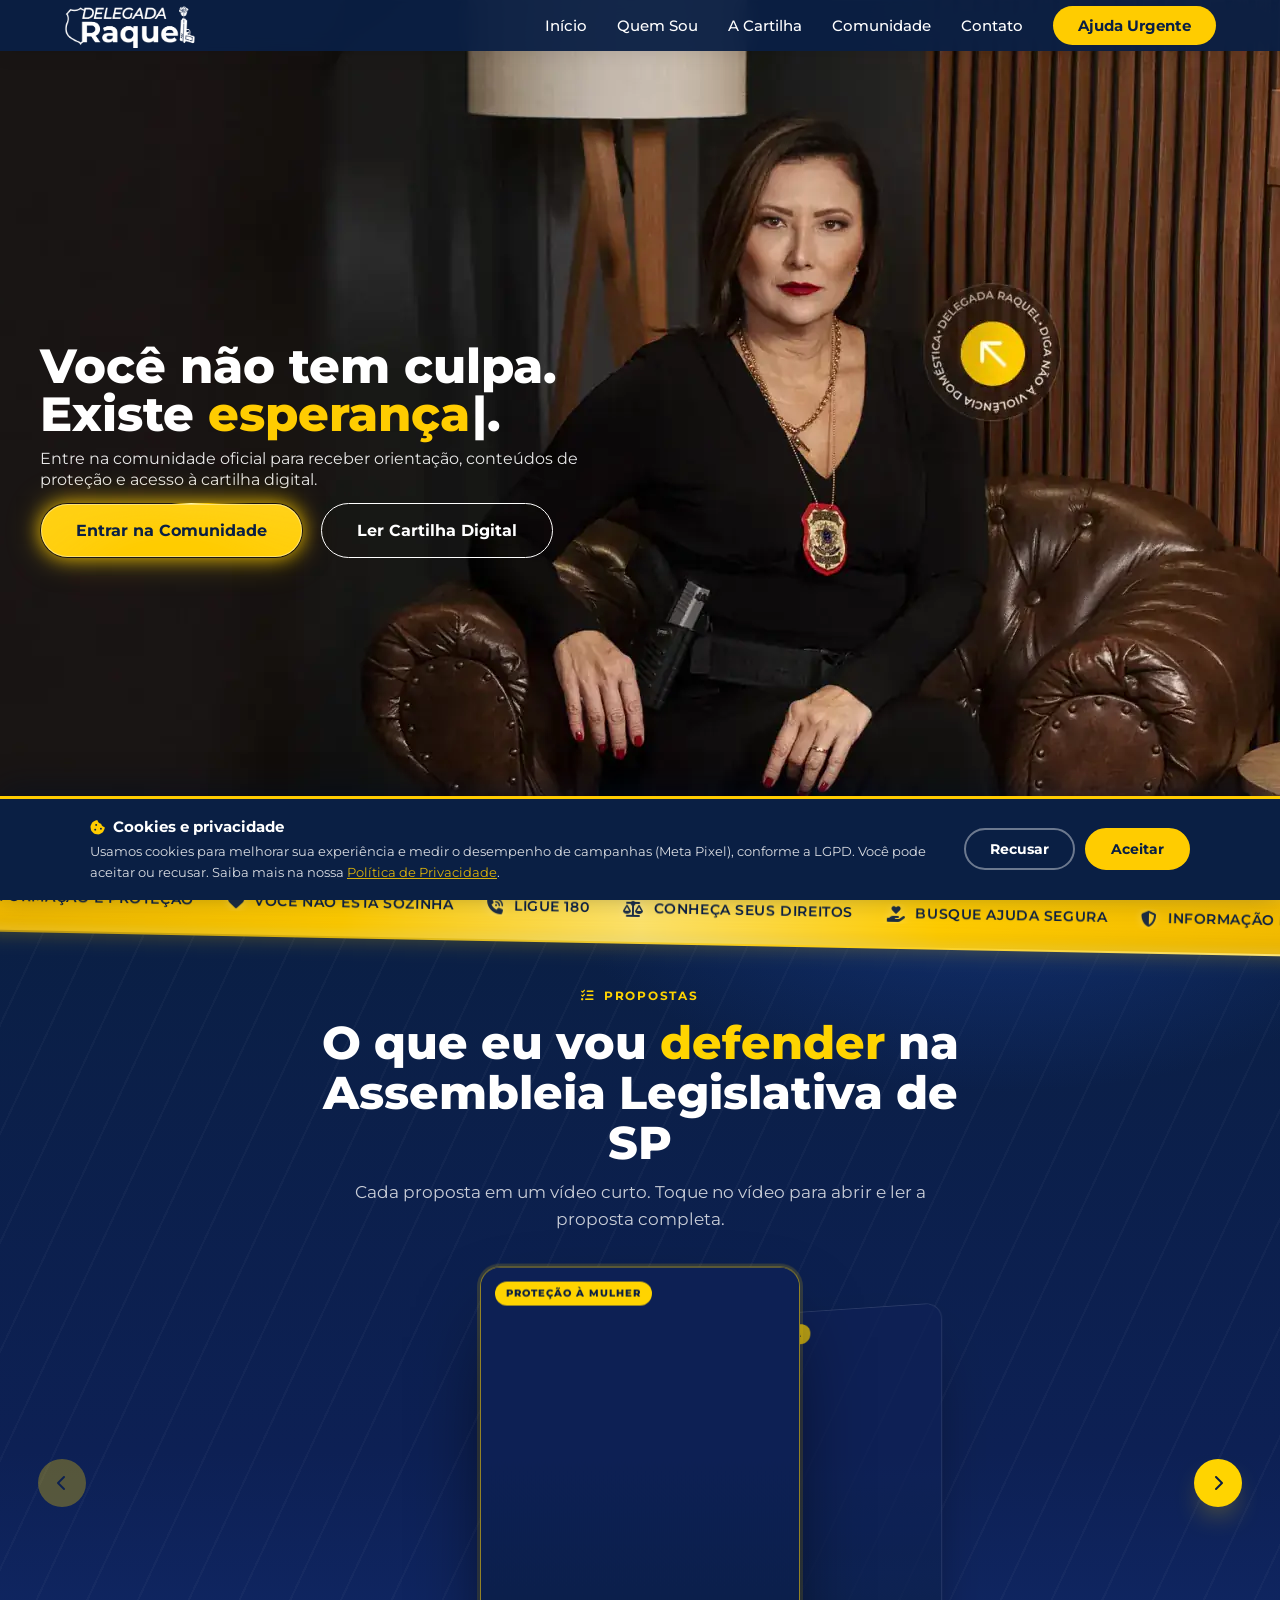
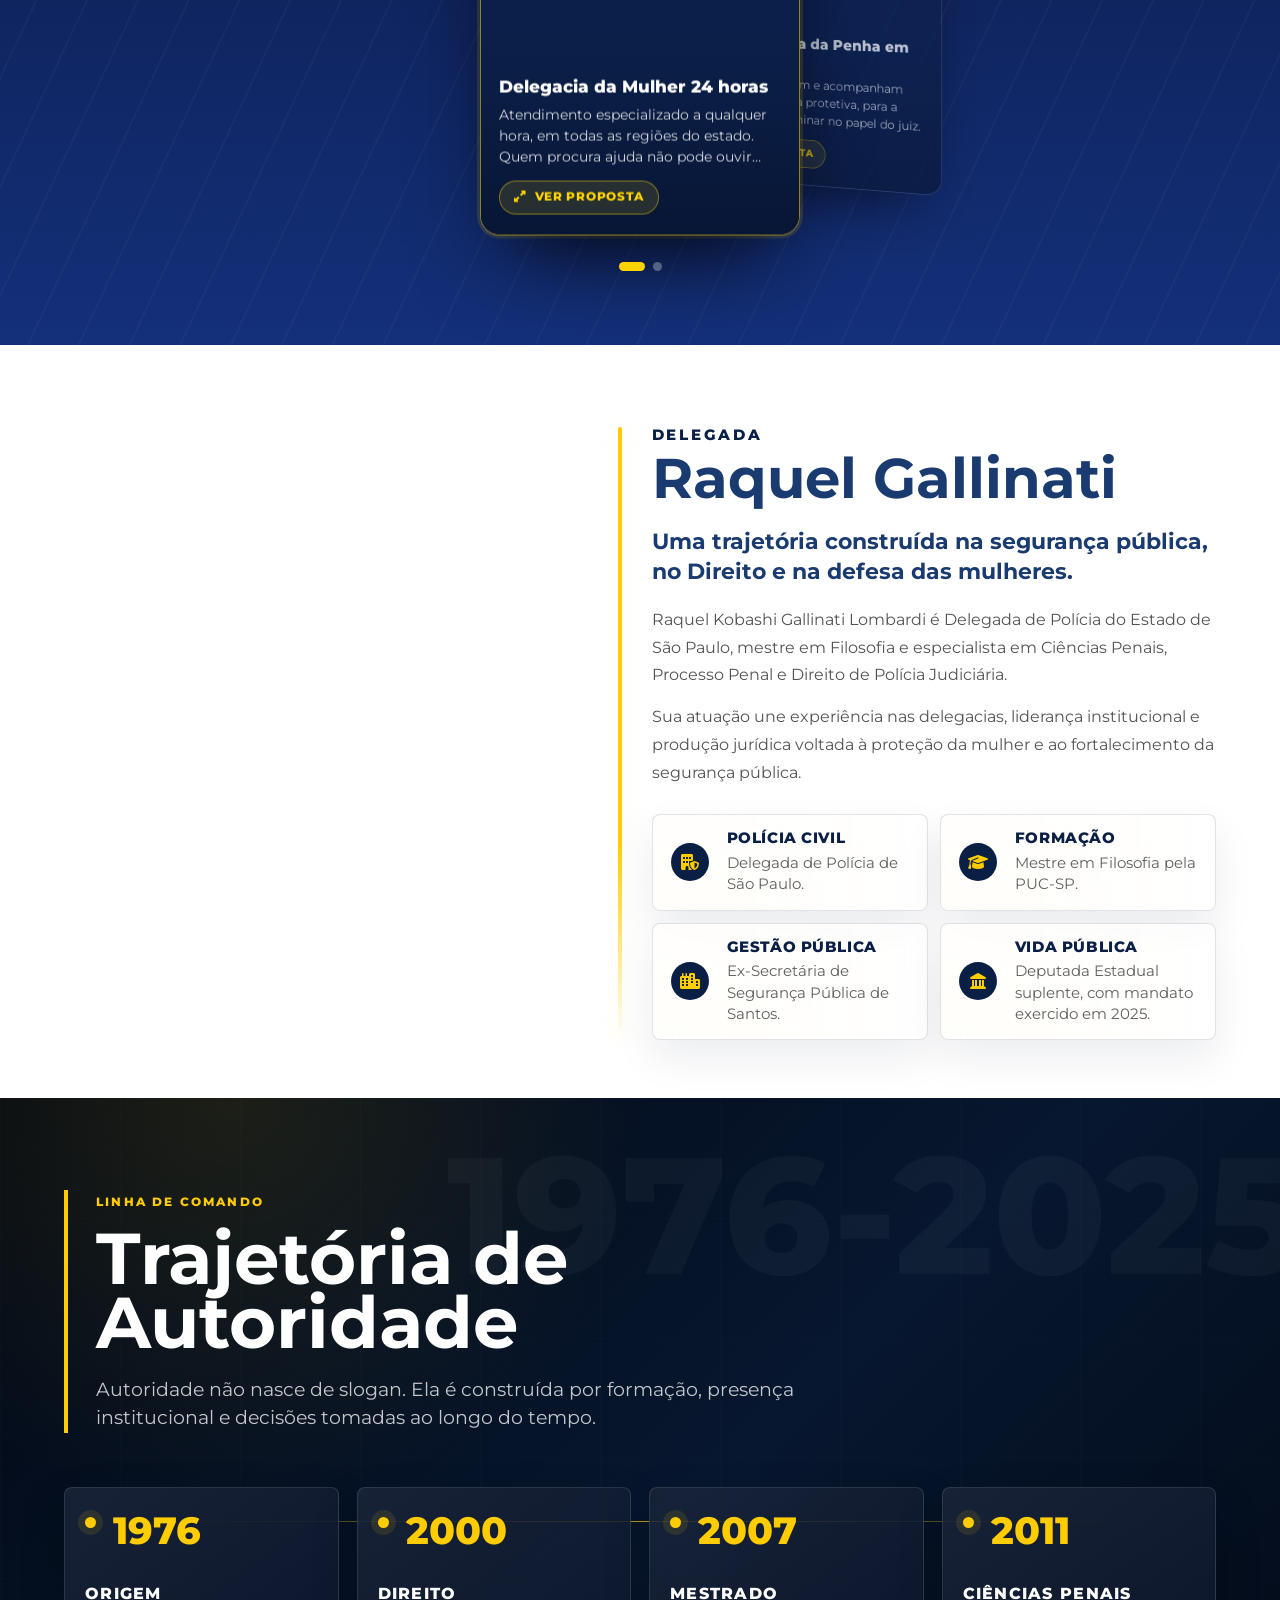
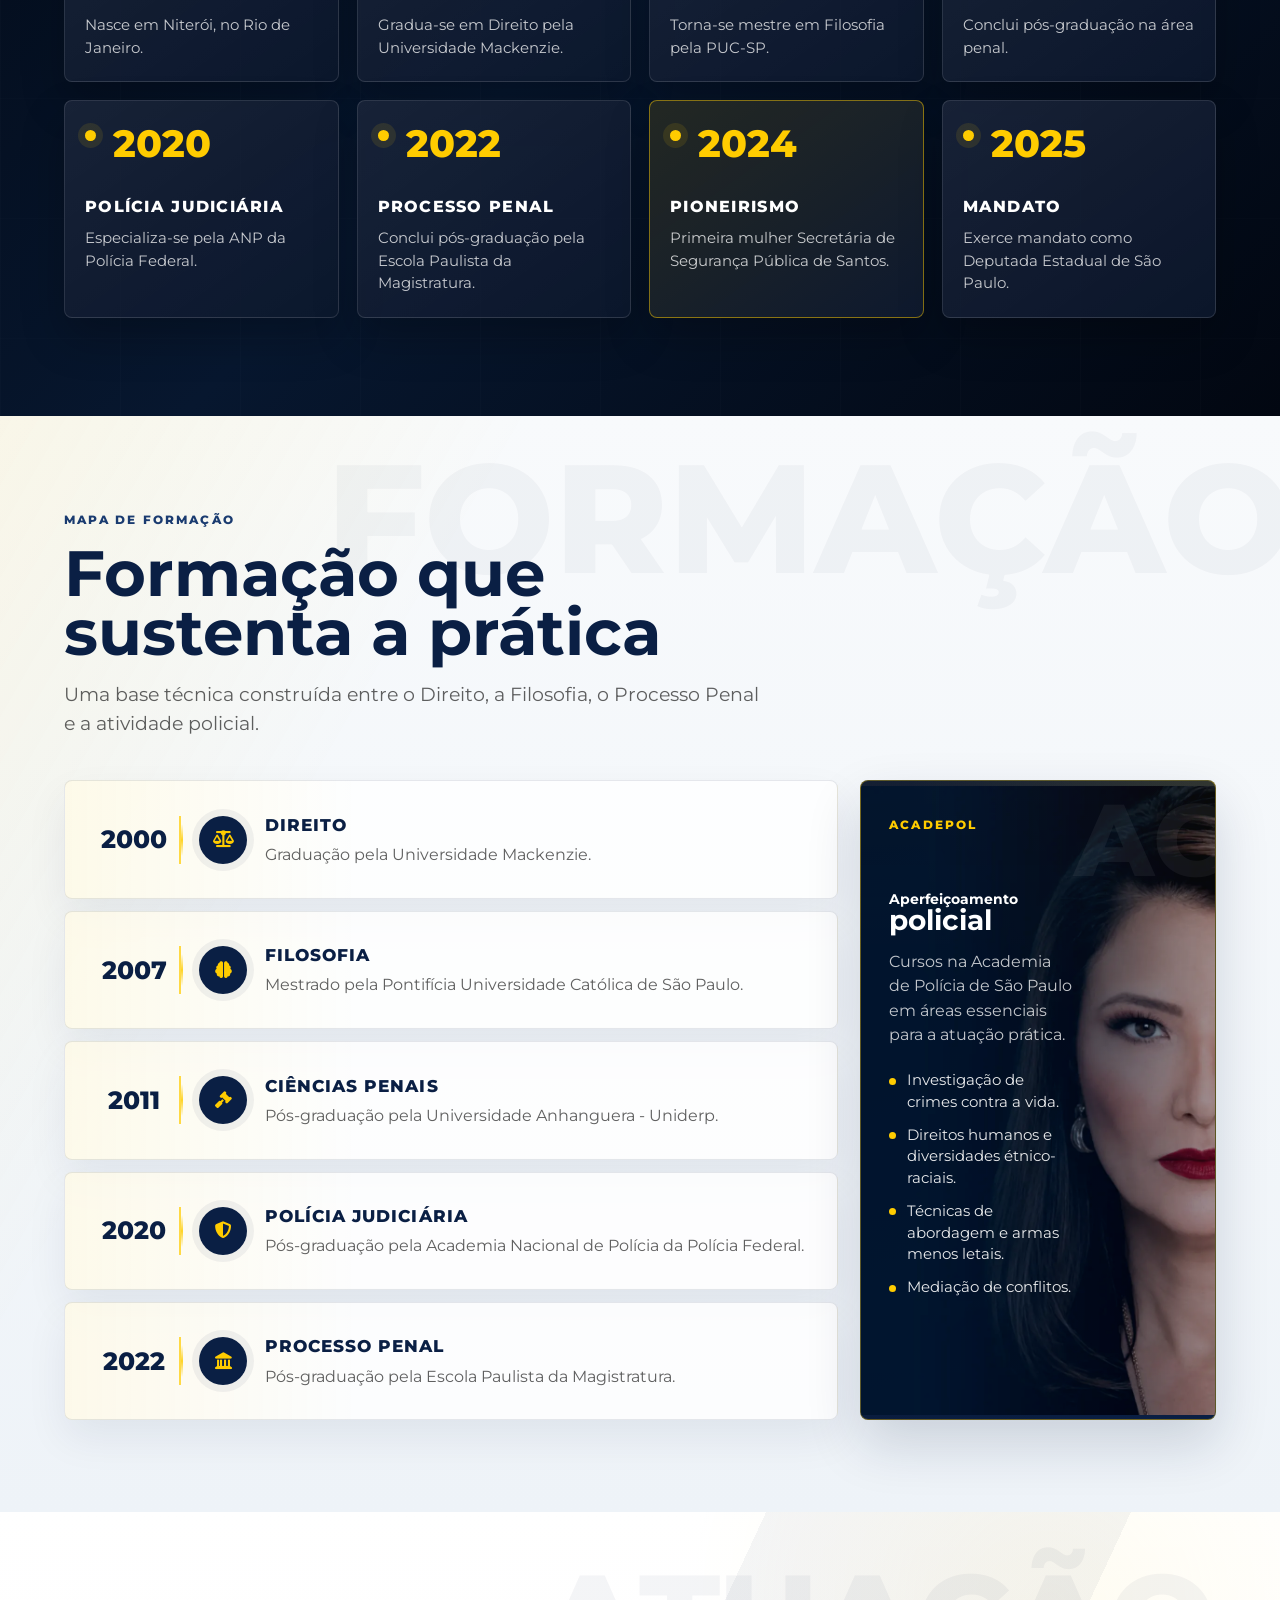
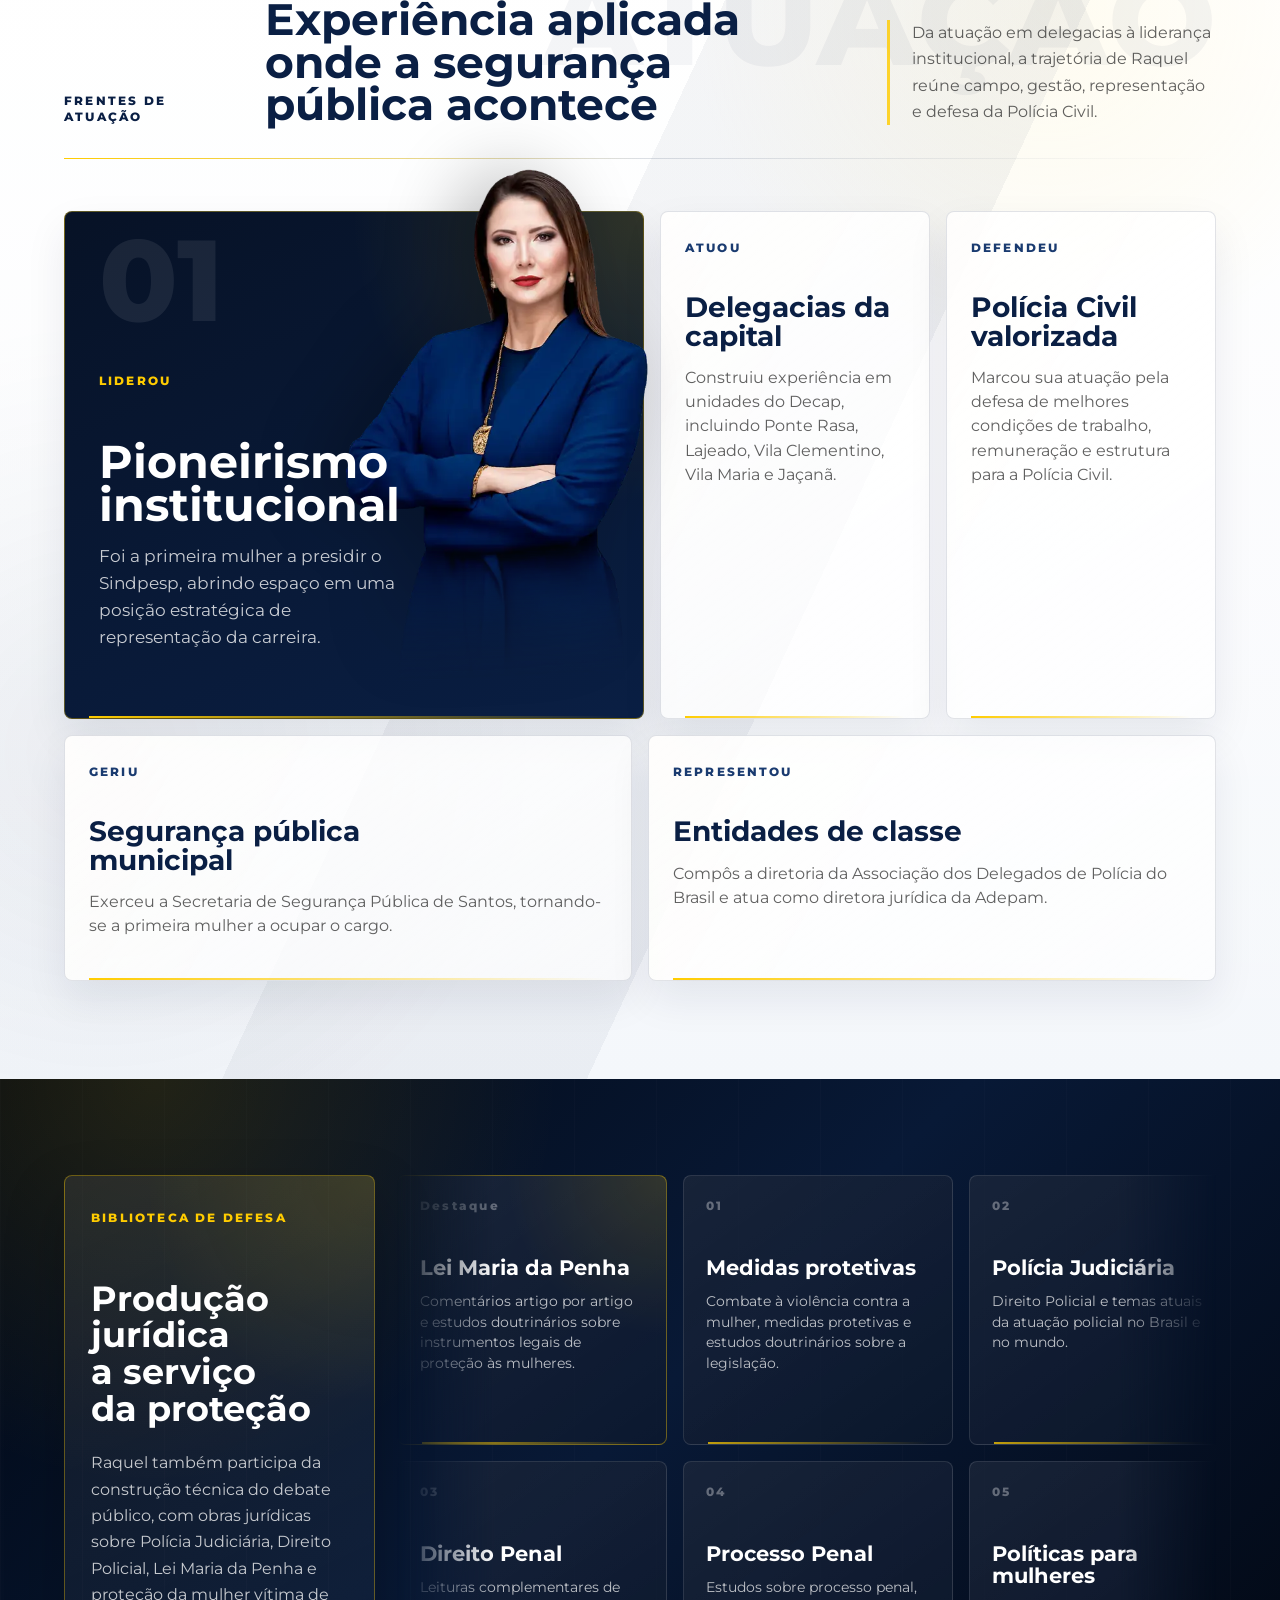
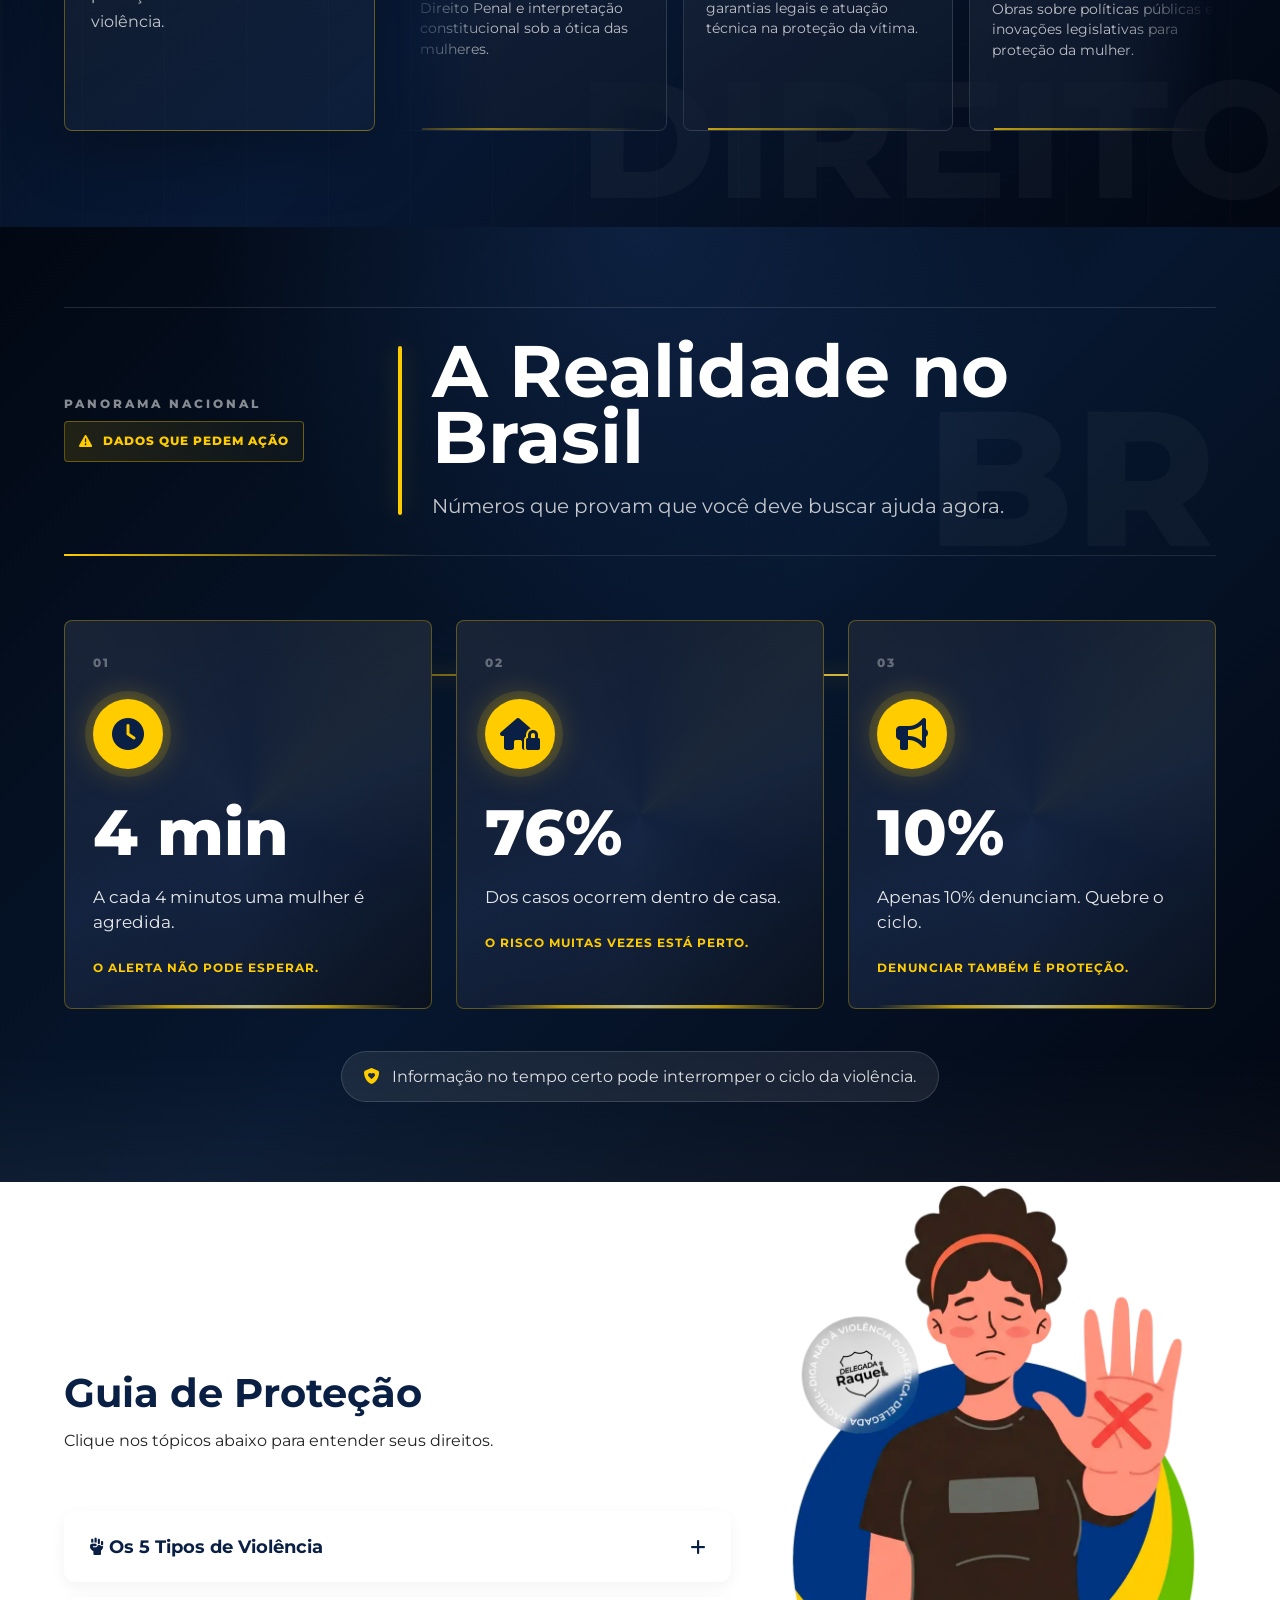
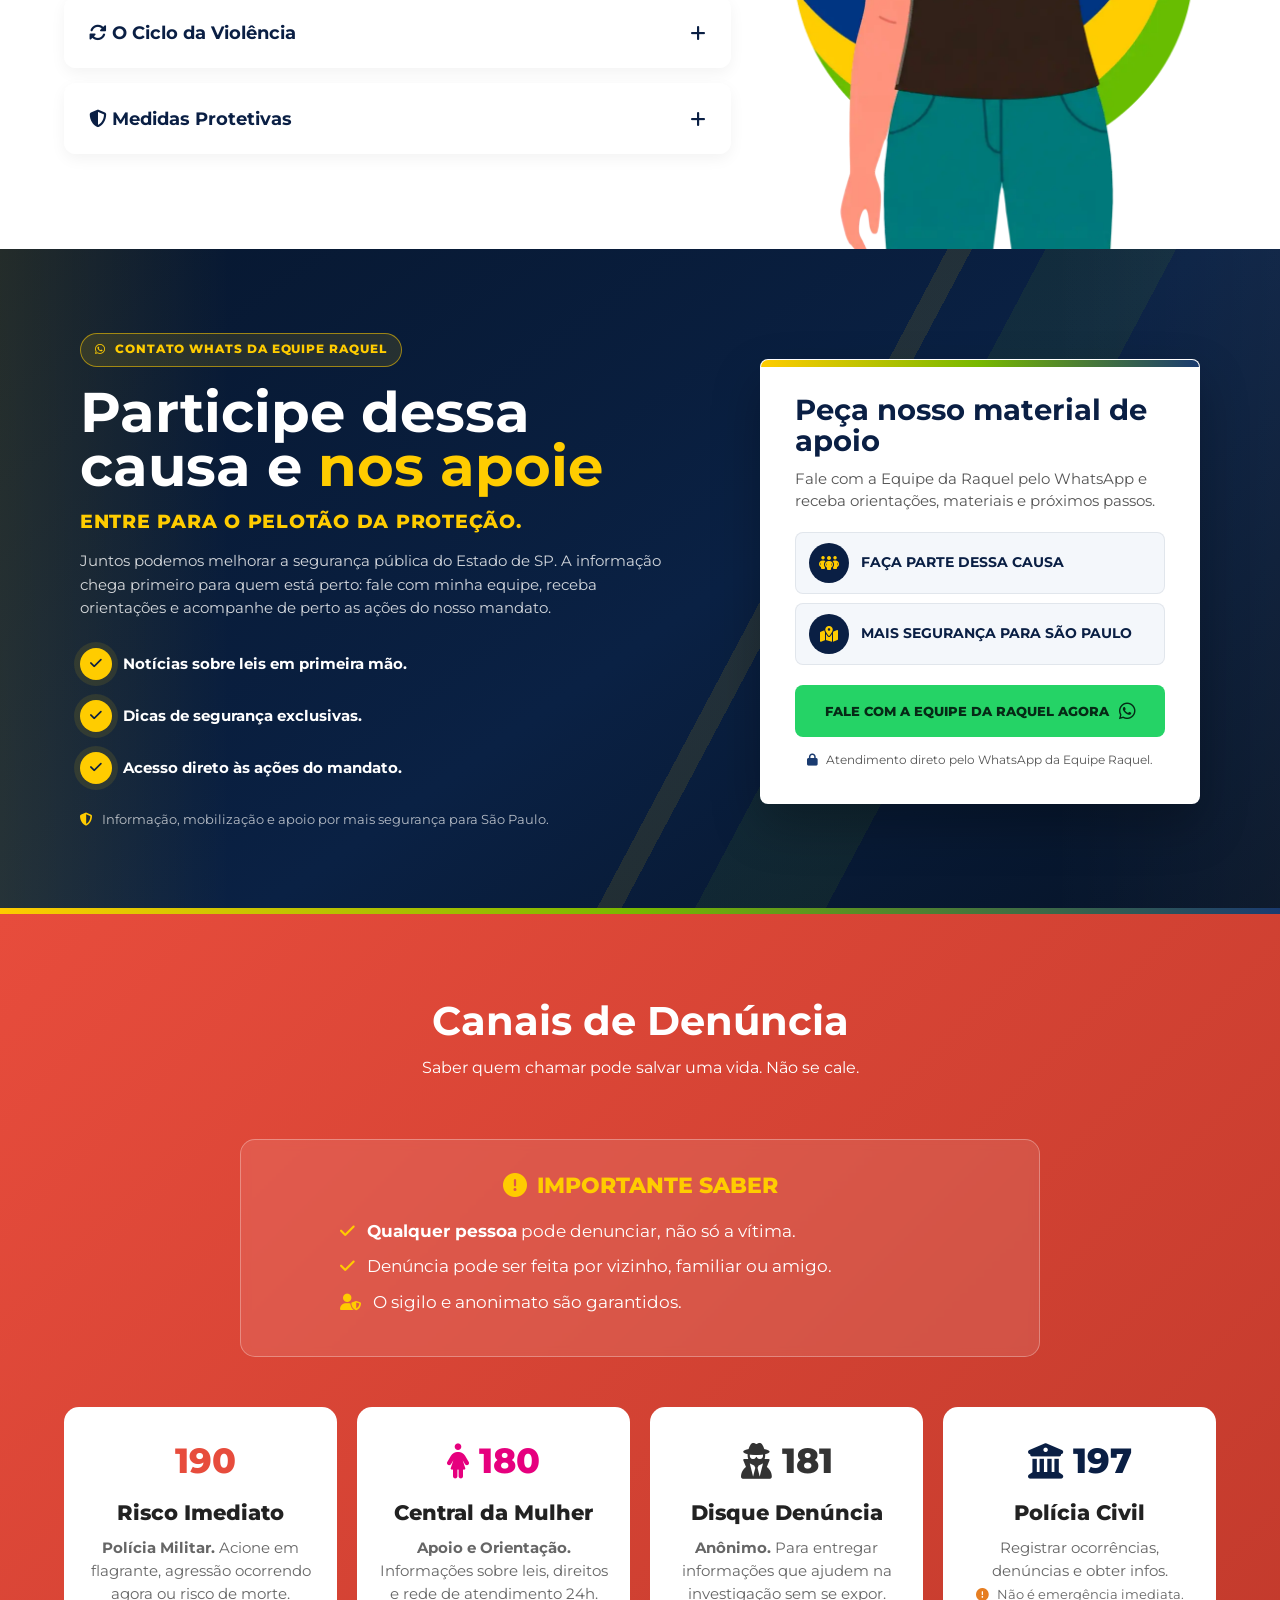
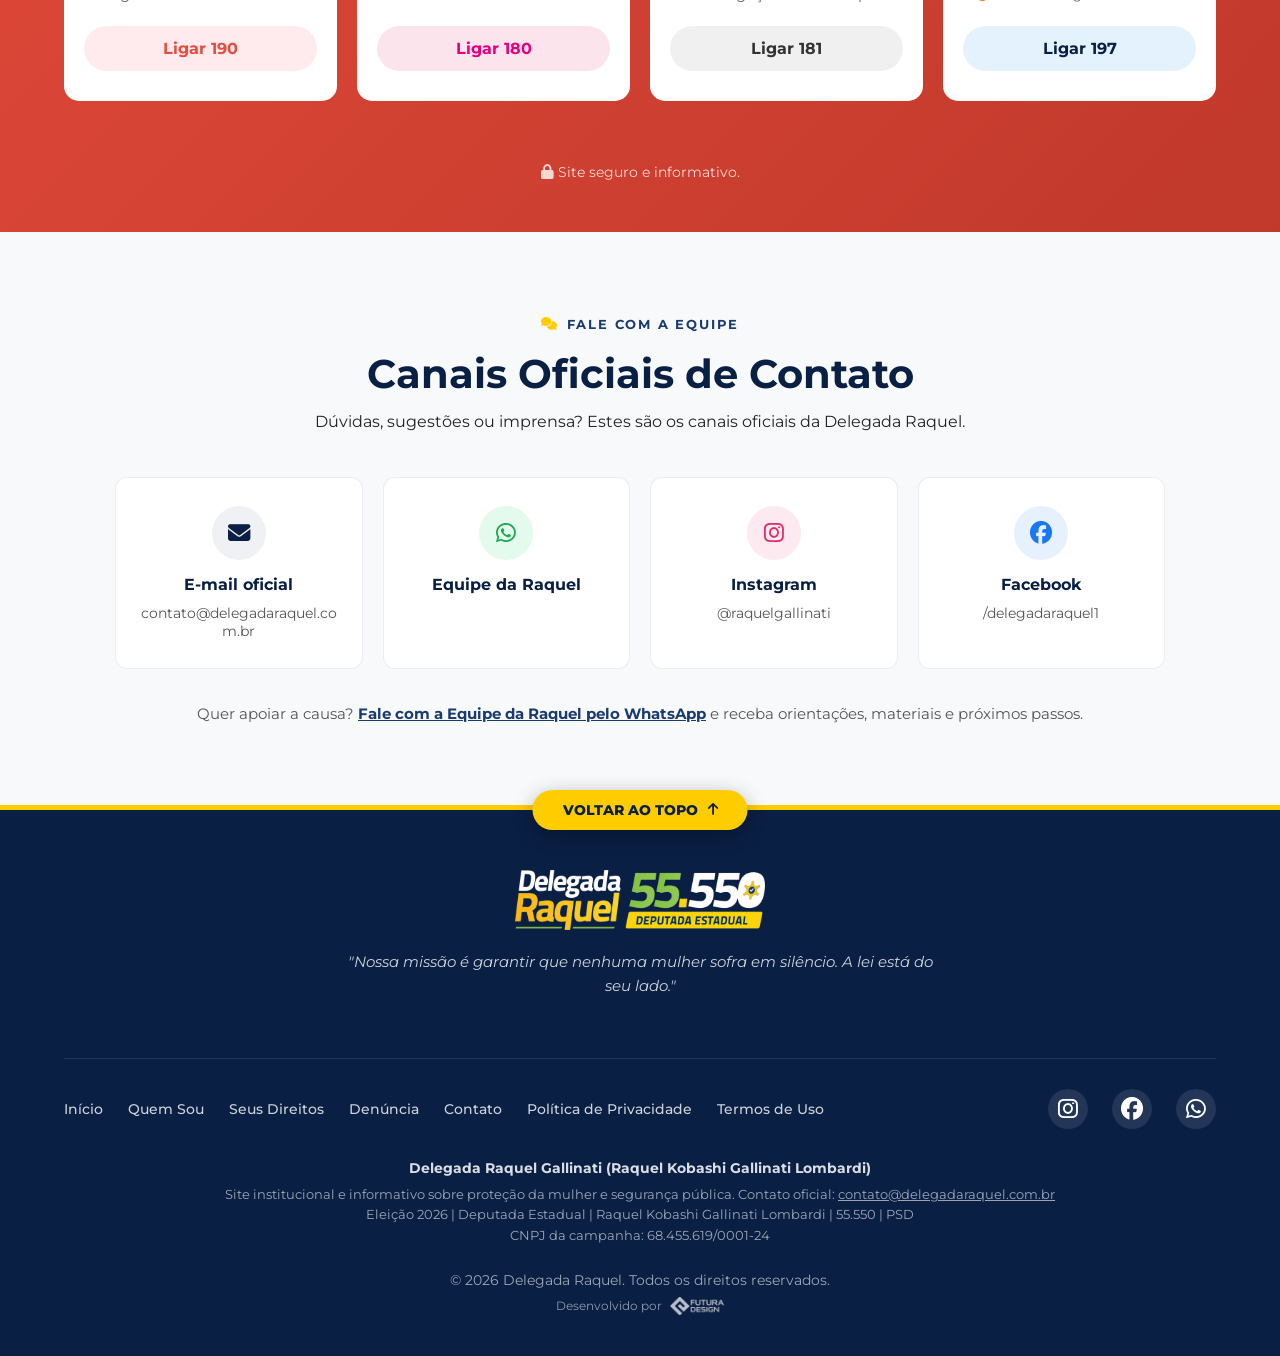
==== commit 83b07038: "Topo do site volta ao normal: loader, navbar e hero de antes da campanha Sai a arte da campanha 55.5" ====
--- a/index.html
+++ b/index.html
@@ -3,9 +3,9 @@
 <head>
     <meta charset="UTF-8">
     <meta name="viewport" content="width=device-width, initial-scale=1.0">
-    <title>Delegada Raquel 55.550 · Deputada Estadual | Delegada Raquel Gallinati</title>
-
-    <meta name="description" content="Delegada Raquel Gallinati, Delegada de Polícia de São Paulo, candidata a Deputada Estadual pelo 55.550. Onde há coragem, há proteção: veja as propostas, acesse a Cartilha de Proteção à Mulher e os canais de denúncia (180, 190, 181).">
+    <title>Delegada Raquel Gallinati | Cartilha de Proteção à Mulher</title>
+
+    <meta name="description" content="Delegada Raquel Gallinati, Delegada de Polícia de São Paulo, mestre em Filosofia e referência na defesa da mulher. Acesse a Cartilha de Proteção, conheça seus direitos, os canais de denúncia (180, 190, 181) e entre na comunidade oficial.">
     <meta name="robots" content="index, follow, max-image-preview:large">
     <meta name="author" content="Delegada Raquel Gallinati">
     <meta name="theme-color" content="#0a1f44">
@@ -19,28 +19,28 @@
     -->
 
     <link rel="icon" type="image/webp" href="img/favicon-fast.webp">
-    <link rel="preload" as="image" href="img/hero-novo-mobile.webp" type="image/webp" media="(max-width: 1023px)" fetchpriority="high">
-    <link rel="preload" as="image" href="img/hero-novo-desktop.webp" type="image/webp" media="(min-width: 1024px)" fetchpriority="high">
+    <link rel="preload" as="image" href="img/hero-mobile-fast.webp" type="image/webp" media="(max-width: 1023px)" fetchpriority="high">
+    <link rel="preload" as="image" href="img/hero-desktop-fast.webp" type="image/webp" media="(min-width: 1024px)" fetchpriority="high">
 
     <meta property="og:locale" content="pt_BR">
     <meta property="og:type" content="website">
-    <meta property="og:site_name" content="Delegada Raquel 55.550">
-    <meta property="og:title" content="Delegada Raquel 55.550 · Deputada Estadual">
-    <meta property="og:description" content="Onde há coragem, há proteção. Conheça as propostas em vídeo, acesse a Cartilha de Proteção à Mulher e fale direto comigo pelo WhatsApp.">
+    <meta property="og:site_name" content="Delegada Raquel Gallinati">
+    <meta property="og:title" content="Delegada Raquel Gallinati | Cartilha de Proteção à Mulher">
+    <meta property="og:description" content="Entenda seus direitos, identifique sinais de violência e saiba como se proteger. Acesse a Cartilha Digital e entre para a Comunidade Oficial.">
 
     <meta property="og:url" content="https://delegadaraquel.com.br/">
 
-    <meta property="og:image" content="https://delegadaraquel.com.br/og-campanha.jpg">
-    <meta property="og:image:secure_url" content="https://delegadaraquel.com.br/og-campanha.jpg">
-    <meta property="og:image:type" content="image/jpeg">
+    <meta property="og:image" content="https://delegadaraquel.com.br/og-image.png">
+    <meta property="og:image:secure_url" content="https://delegadaraquel.com.br/og-image.png">
+    <meta property="og:image:type" content="image/png">
     <meta property="og:image:width" content="1200">
     <meta property="og:image:height" content="630">
-    <meta property="og:image:alt" content="Delegada Raquel 55.550, Deputada Estadual. Onde ha coragem, ha protecao.">
+    <meta property="og:image:alt" content="Delegada Raquel">
     <meta name="twitter:card" content="summary_large_image">
-    <meta name="twitter:title" content="Delegada Raquel 55.550 · Deputada Estadual">
-    <meta name="twitter:description" content="Onde há coragem, há proteção. Conheça as propostas em vídeo, acesse a Cartilha de Proteção à Mulher e fale direto comigo pelo WhatsApp.">
-    <meta name="twitter:image" content="https://delegadaraquel.com.br/og-campanha.jpg">
-    <meta name="image" content="https://delegadaraquel.com.br/og-campanha.jpg">
+    <meta name="twitter:title" content="Delegada Raquel Gallinati | Cartilha de Proteção à Mulher">
+    <meta name="twitter:description" content="Entenda seus direitos, identifique sinais de violência e saiba como se proteger. Acesse a Cartilha Digital e entre para a Comunidade Oficial.">
+    <meta name="twitter:image" content="https://delegadaraquel.com.br/og-image.png">
+    <meta name="image" content="https://delegadaraquel.com.br/og-image.png">
 
     <script type="application/ld+json">
     {
@@ -54,7 +54,7 @@
           "jobTitle": "Delegada de Polícia do Estado de São Paulo",
           "description": "Delegada de Polícia do Estado de São Paulo, mestre em Filosofia pela PUC-SP, especialista em Ciências Penais, Processo Penal e Direito de Polícia Judiciária. Ex-Secretária de Segurança Pública de Santos e Deputada Estadual com mandato exercido em 2025.",
           "url": "https://delegadaraquel.com.br/",
-          "image": "https://delegadaraquel.com.br/og-campanha.jpg",
+          "image": "https://delegadaraquel.com.br/og-image.png",
           "sameAs": [
             "https://www.instagram.com/raquelgallinati/",
             "https://www.facebook.com/delegadaraquel1"
@@ -78,6 +78,8 @@
     }
     </script>
 
+    <script>try{if(sessionStorage.getItem("rq_visited"))document.documentElement.classList.add("no-loader")}catch(e){}</script>
+
     <link rel="preconnect" href="https://fonts.googleapis.com">
     <link rel="preconnect" href="https://fonts.gstatic.com" crossorigin>
     <link rel="preconnect" href="https://cdnjs.cloudflare.com" crossorigin>
@@ -88,112 +90,37 @@
     <link rel="stylesheet" href="style.min.css?v=calc-v5">
 
     <link rel="stylesheet" href="propostas.css?v=21">
-    <style id="hero-novo-css">
-    /* --- HERO DA CAMPANHA (arte inteira, sem corte, botao dentro da arte) --- */
-    .hero.hero-novo{
-        display:block; position:relative; overflow:hidden;
-        min-height:0; height:auto; align-items:stretch;
-        background:linear-gradient(90deg,#285A95 0%,#174A83 50%,#002F67 100%); background-image:none !important;
-        padding-top:var(--nav-h); /* encosta exatamente na navbar, sem faixa */
-    }
-    .hero.hero-novo .hero-novo-img{
-        display:block; width:100%; height:auto;
-        aspect-ratio:827/1278; /* arte vertical (celular) */
-    }
-    .hero-novo-cta{
-        position:absolute; z-index:4;
-        left:50%; transform:translateX(-50%); bottom:6.5%;
-        display:inline-flex; align-items:center; gap:11px;
-        background:#0D2054; color:#F9D60A; border:none;
-        font-family:inherit; font-weight:700; letter-spacing:.02em;
-        font-size:clamp(15px,4vw,17px); line-height:1;
-        text-decoration:none; white-space:nowrap;
-        padding:16px 38px; border-radius:999px;
-        box-shadow:0 12px 40px -6px rgba(0,0,0,.45), 0 8px 30px -10px rgba(13,32,84,.65);
-        transition:background .25s ease;
-        animation:heroCtaPop .6s cubic-bezier(.2,.9,.3,1.4) .4s both,
-                  heroCtaPulse 1.9s ease-in-out 1.4s infinite;
-    }
-    .hero-novo-cta:hover{ background:#16337F; }
-    .hero-novo-cta svg{
-        width:18px; height:18px; flex:none;
-        stroke:#F9D60A; stroke-width:2.4; fill:none;
-        stroke-linecap:round; stroke-linejoin:round;
-    }
-    @keyframes heroCtaPop{
-        from{ opacity:0; transform:translateX(-50%) translateY(20px) scale(.8); }
-        to{ opacity:1; transform:translateX(-50%) translateY(0) scale(1); }
-    }
-    @keyframes heroCtaPulse{
-        0%,100%{ transform:translateX(-50%) scale(1); }
-        50%{ transform:translateX(-50%) scale(1.045); }
-    }
-    @media (min-width:1024px){
-        .hero.hero-novo .hero-novo-img{ aspect-ratio:7914/3898; } /* arte horizontal */
-        .hero-novo-cta{ bottom:12%; font-size:clamp(15px,1.15vw,18px); }
-    }
-    @media (prefers-reduced-motion: reduce){
-        .hero-novo-cta{ animation:none; transition:none; }
-    }
-
-    /* --- FAIXA ANIMADA EM AZUL (itens amarelos e brancos) --- */
-    .section-luminous-divider{
-        background:linear-gradient(90deg,#0B1C4A 0%,#16337F 28%,#1D46A8 50%,#16337F 72%,#0B1C4A 100%);
-        color:var(--white);
-        box-shadow:
-            0 0 22px rgba(22,51,127,.45),
-            inset 0 10px 20px rgba(255,255,255,.10),
-            inset 0 -10px 20px rgba(6,16,44,.35);
-    }
-    .section-luminous-divider::before,
-    .section-luminous-divider::after{
-        background:linear-gradient(
-            90deg,
-            rgba(255,212,0,.18),
-            rgba(255,212,0,.75),
-            #ffffff,
-            rgba(255,212,0,.8),
-            rgba(255,212,0,.18)
-        );
-        background-size:240% 100%;
-        box-shadow:0 0 12px rgba(255,255,255,.5), 0 0 18px rgba(255,212,0,.55);
-    }
-    /* itens alternando amarelo e branco */
-    .section-luminous-divider .divider-group span:nth-child(odd){ color:#FFD400; }
-    .section-luminous-divider .divider-group span:nth-child(even){ color:#FFFFFF; }
-    .section-luminous-divider .divider-group i{
-        color:inherit;
-        filter:drop-shadow(0 0 6px rgba(255,212,0,.35));
-    }
-
-    /* --- LOGO HORIZONTAL OFICIAL (proporção 4.17:1) ---
-       A navbar ganha altura fixa para o hero encostar nela sem sobrar
-       nenhuma faixa azul entre o menu e a arte. --- */
-    :root{ --nav-h:54px; }
-    @media (max-width:560px){ :root{ --nav-h:46px; } }
-    .navbar{ height:var(--nav-h); padding:0; display:flex; align-items:center; }
-    .navbar .nav-container{ width:90%; max-width:1200px; margin:0 auto; }
-    @media (max-width:560px){ .navbar .nav-container{ width:88%; } }
-    .logo-img{ max-height:40px; width:auto; height:auto; display:block; }
-    @media (max-width:560px){ .logo-img{ max-height:31px; } }
+    <style id="ajustes-css">
+    /* Logo horizontal no rodape (700x168): o CSS base espera a logo quadrada */
     .footer-logo-img{ width:min(250px,64vw); height:auto; max-height:none; border-radius:0; }
     </style>
 </head>
 <body>
 
+    <div id="loader">
+        <div class="loader-content" role="status" aria-live="polite">
+            <div class="loader-logo-shell">
+                <img src="logosvg.svg?v=loader-outline-up-v1" alt="" class="loader-logo-animated loader-logo-outline" aria-hidden="true">
+                <img src="logosvg-fill.svg?v=loader-water-fill-v4" alt="Delegada Raquel" class="loader-logo-fill">
+            </div>
+            <div class="progress-container">
+                <div class="progress-bar"></div>
+            </div>
+        </div>
+    </div>
+
     <nav class="navbar">
         <div class="container nav-container">
             <div class="logo">
-                <img src="img/logo-horizontal.webp" alt="Delegada Raquel 55.550 - Deputada Estadual" class="logo-img" width="700" height="168" decoding="async" fetchpriority="high">
+                <img src="img/logo-fast.webp" alt="Delegada Raquel" class="logo-img" width="132" height="45" decoding="async">
             </div>
             <ul class="nav-links">
                 <li><a href="#inicio">Início</a></li>
                 <li><a href="#sobre">Quem Sou</a></li>
-                <li><a href="#propostas">Propostas</a></li>
                 <li><a href="#cartilha">A Cartilha</a></li>
-                <li><a href="https://coragemparamudar.online/ir/apoio" target="_blank" rel="noopener" data-pixel-contact>Equipe da Raquel</a></li>
+                <li><a href="#equipe-raquel">Comunidade</a></li>
                 <li><a href="#contato">Contato</a></li>
-                <li><a href="#equipe-raquel" class="btn-nav">APOIAR CAUSA</a></li>
+                <li><a href="#denuncia" class="btn-nav">Ajuda Urgente</a></li>
             </ul>
             <div class="burger">
                 <div class="line1"></div>
@@ -203,15 +130,18 @@
         </div>
     </nav>
 
-    <section id="inicio" class="hero hero-novo">
-        <picture>
-            <source media="(max-width: 1023px)" srcset="img/hero-novo-mobile.webp">
-            <img class="hero-novo-img" src="img/hero-novo-desktop.webp" fetchpriority="high" alt="Delegada Raquel, 55.550, Deputada Estadual. Onde ha coragem, ha protecao.">
-        </picture>
-        <a class="hero-novo-cta" href="https://coragemparamudar.online/ir/apoio" target="_blank" rel="noopener">
-            Falar com a Equipe
-            <svg viewBox="0 0 24 24" aria-hidden="true"><path d="M5 12h14M13 6l6 6-6 6"/></svg>
-        </a>
+    <section id="inicio" class="hero">
+        <div class="hero-overlay"></div>
+        <div class="container hero-container">
+            <div class="hero-text fade-in-up">
+                <h1>Você não tem culpa.<br>Existe <span class="highlight typing-text">saída</span>.</h1>
+                <p>Entre na comunidade oficial para receber orientação, conteúdos de proteção e acesso à cartilha digital.</p>
+                <div class="hero-btns">
+                    <a href="#equipe-raquel" class="btn btn-primary btn-orbit-glow"><span>Entrar na Comunidade</span></a>
+                    <a href="#cartilha" class="btn btn-outline shine-effect">Ler Cartilha Digital</a>
+                </div>
+            </div>
+        </div>
     </section>
 
     <div class="section-luminous-divider" aria-hidden="true">
@@ -894,7 +824,7 @@
                 <p>&copy; 2026 Delegada Raquel. Todos os direitos reservados.</p>
                 <div class="footer-credit">
                     <span>Desenvolvido por</span>
-                    <a href="https://agenciafuturadesign.com" class="footer-credit-link" target="_blank" rel="noopener noreferrer" aria-label="Acessar site da Futura Design">
+                    <a href="https://futurabr.com" class="footer-credit-link" target="_blank" rel="noopener noreferrer" aria-label="Acessar site da Futura Design">
                         <img src="img/futura-design-fast.webp" alt="Futura Design" class="footer-credit-logo" width="54" height="18" loading="lazy" decoding="async">
                     </a>
                 </div>
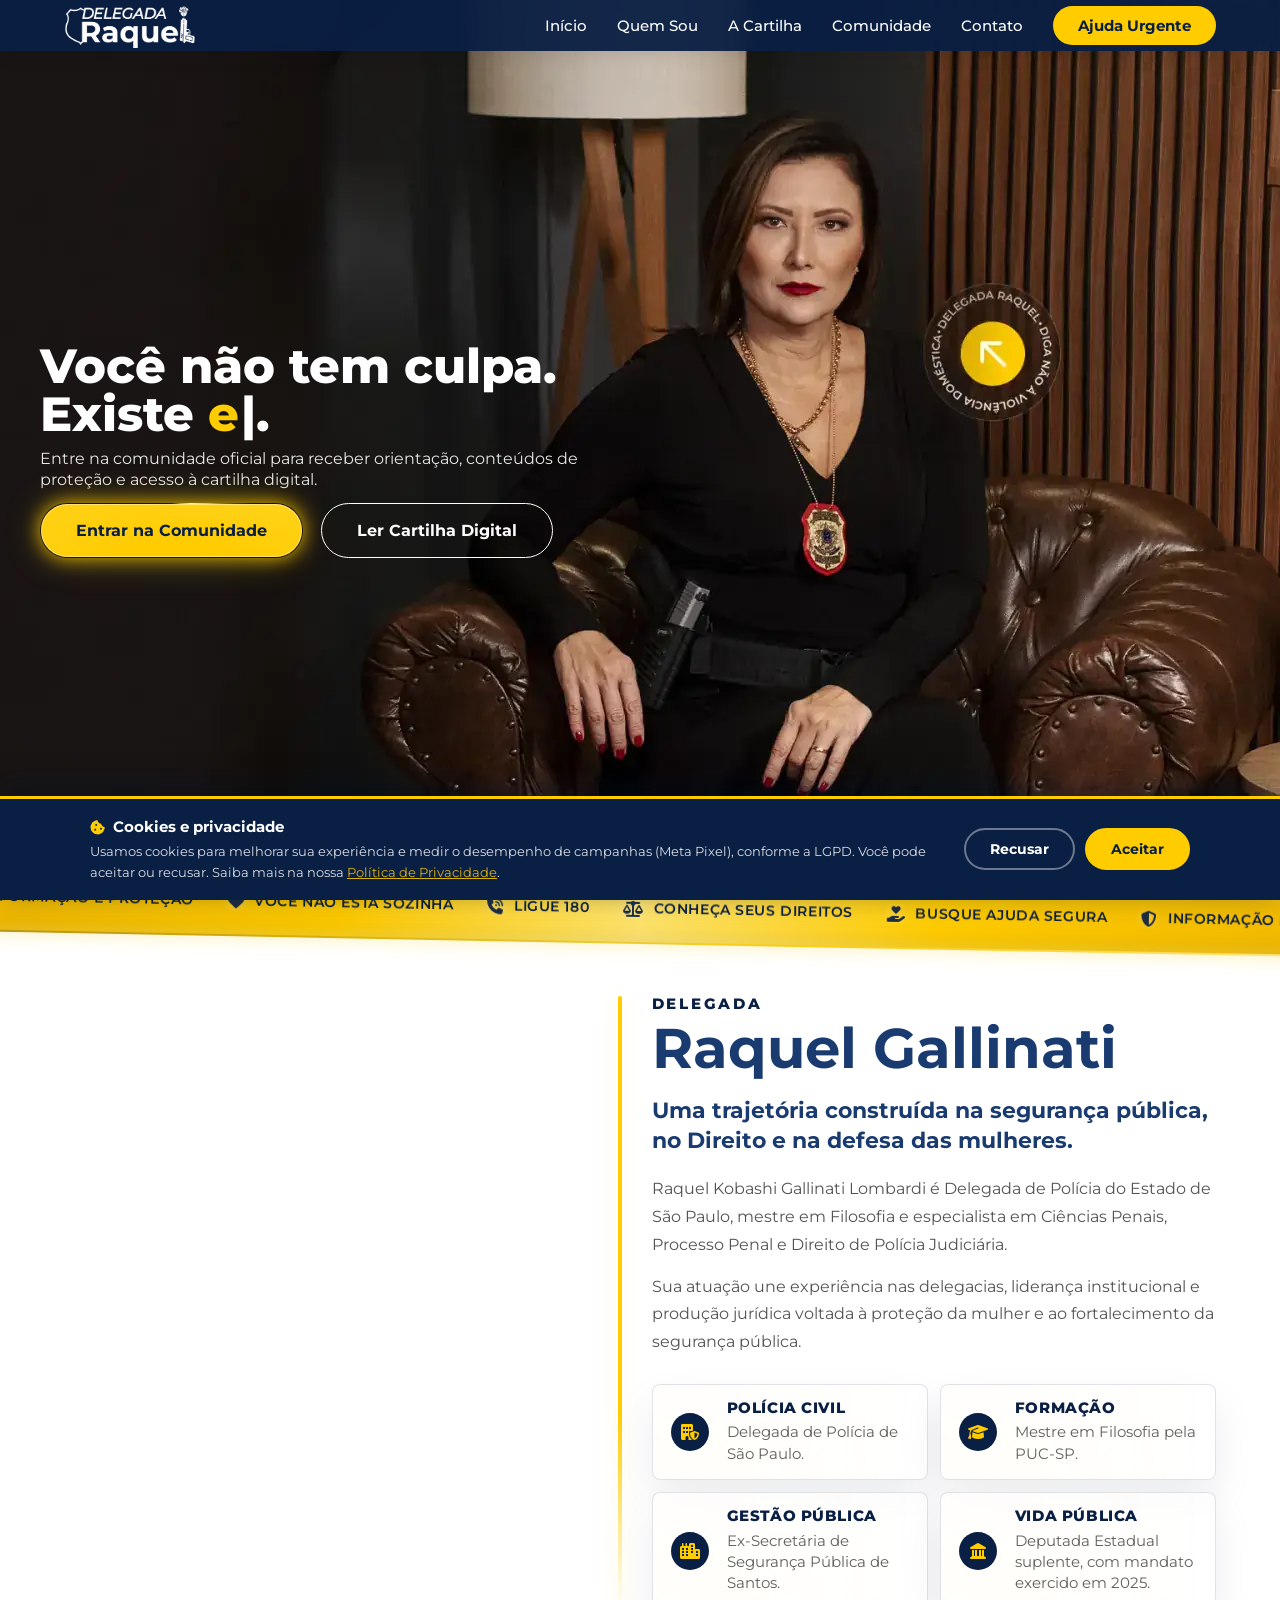
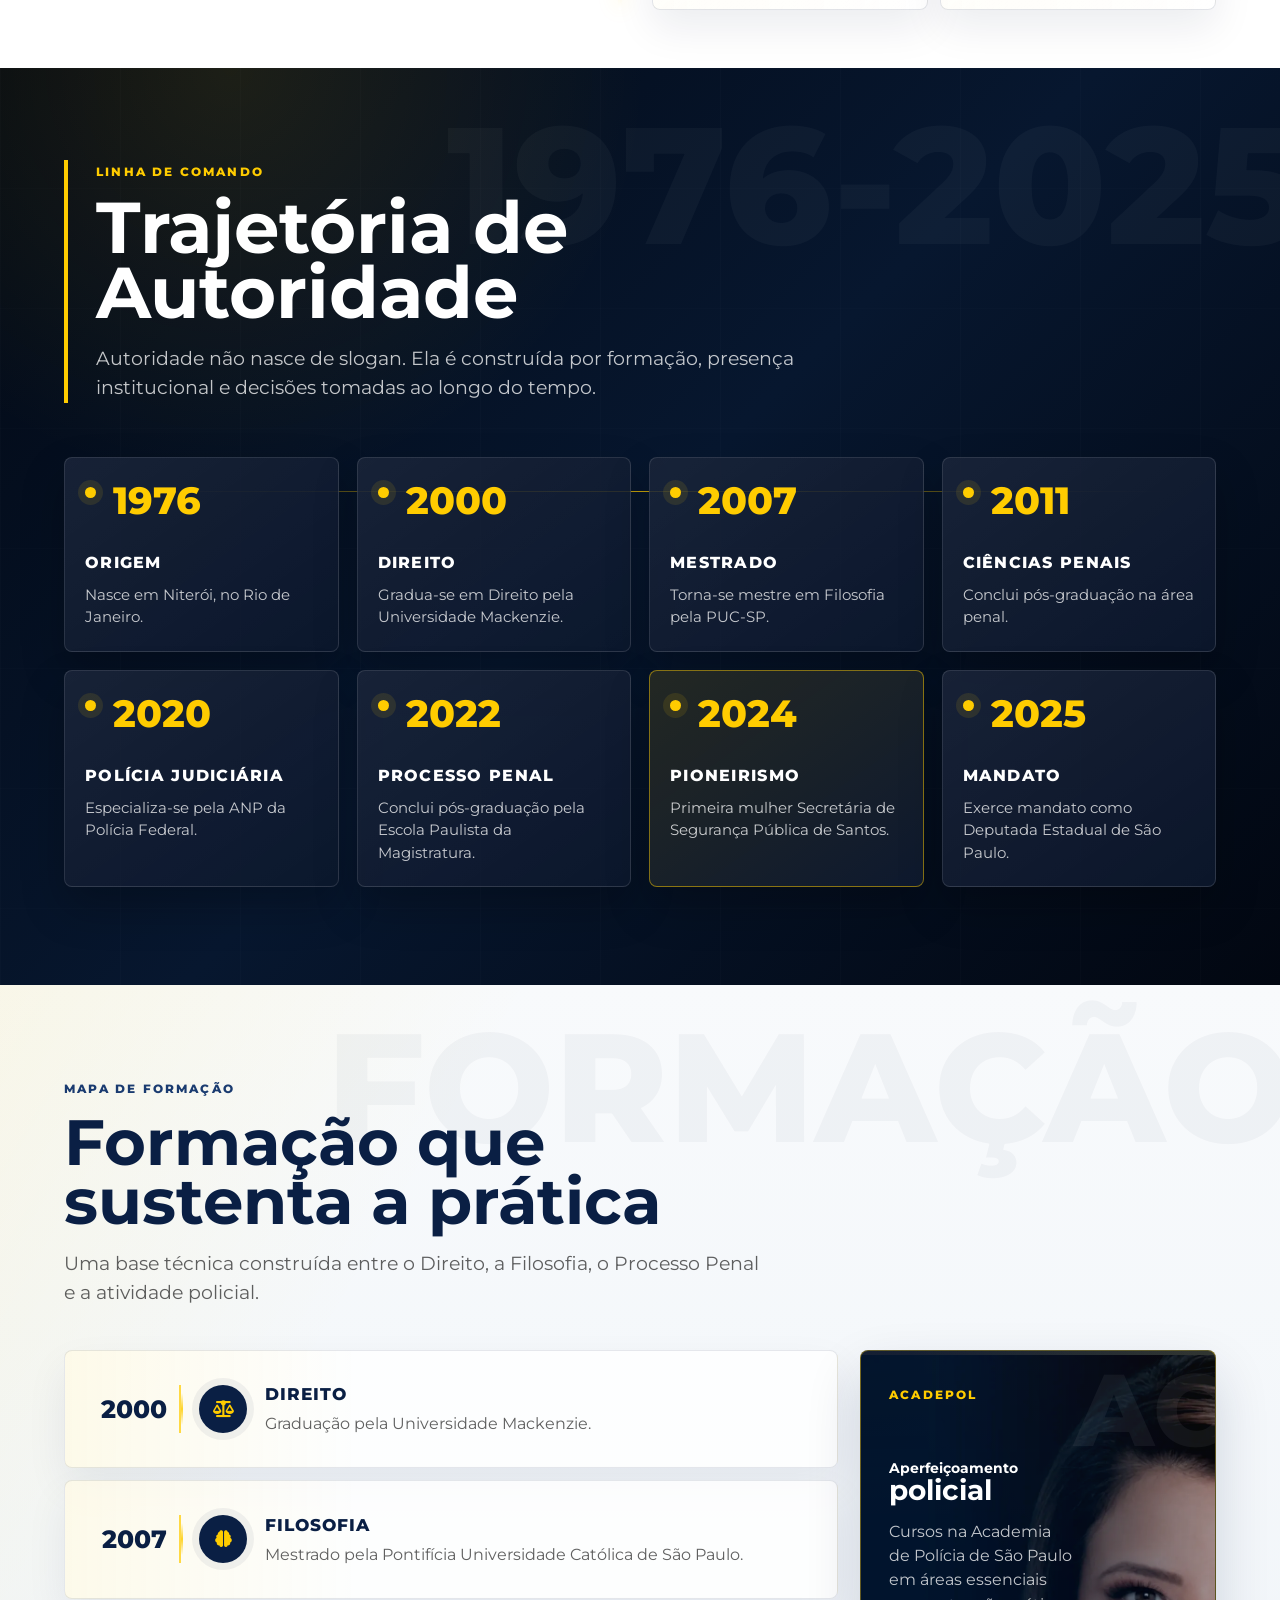
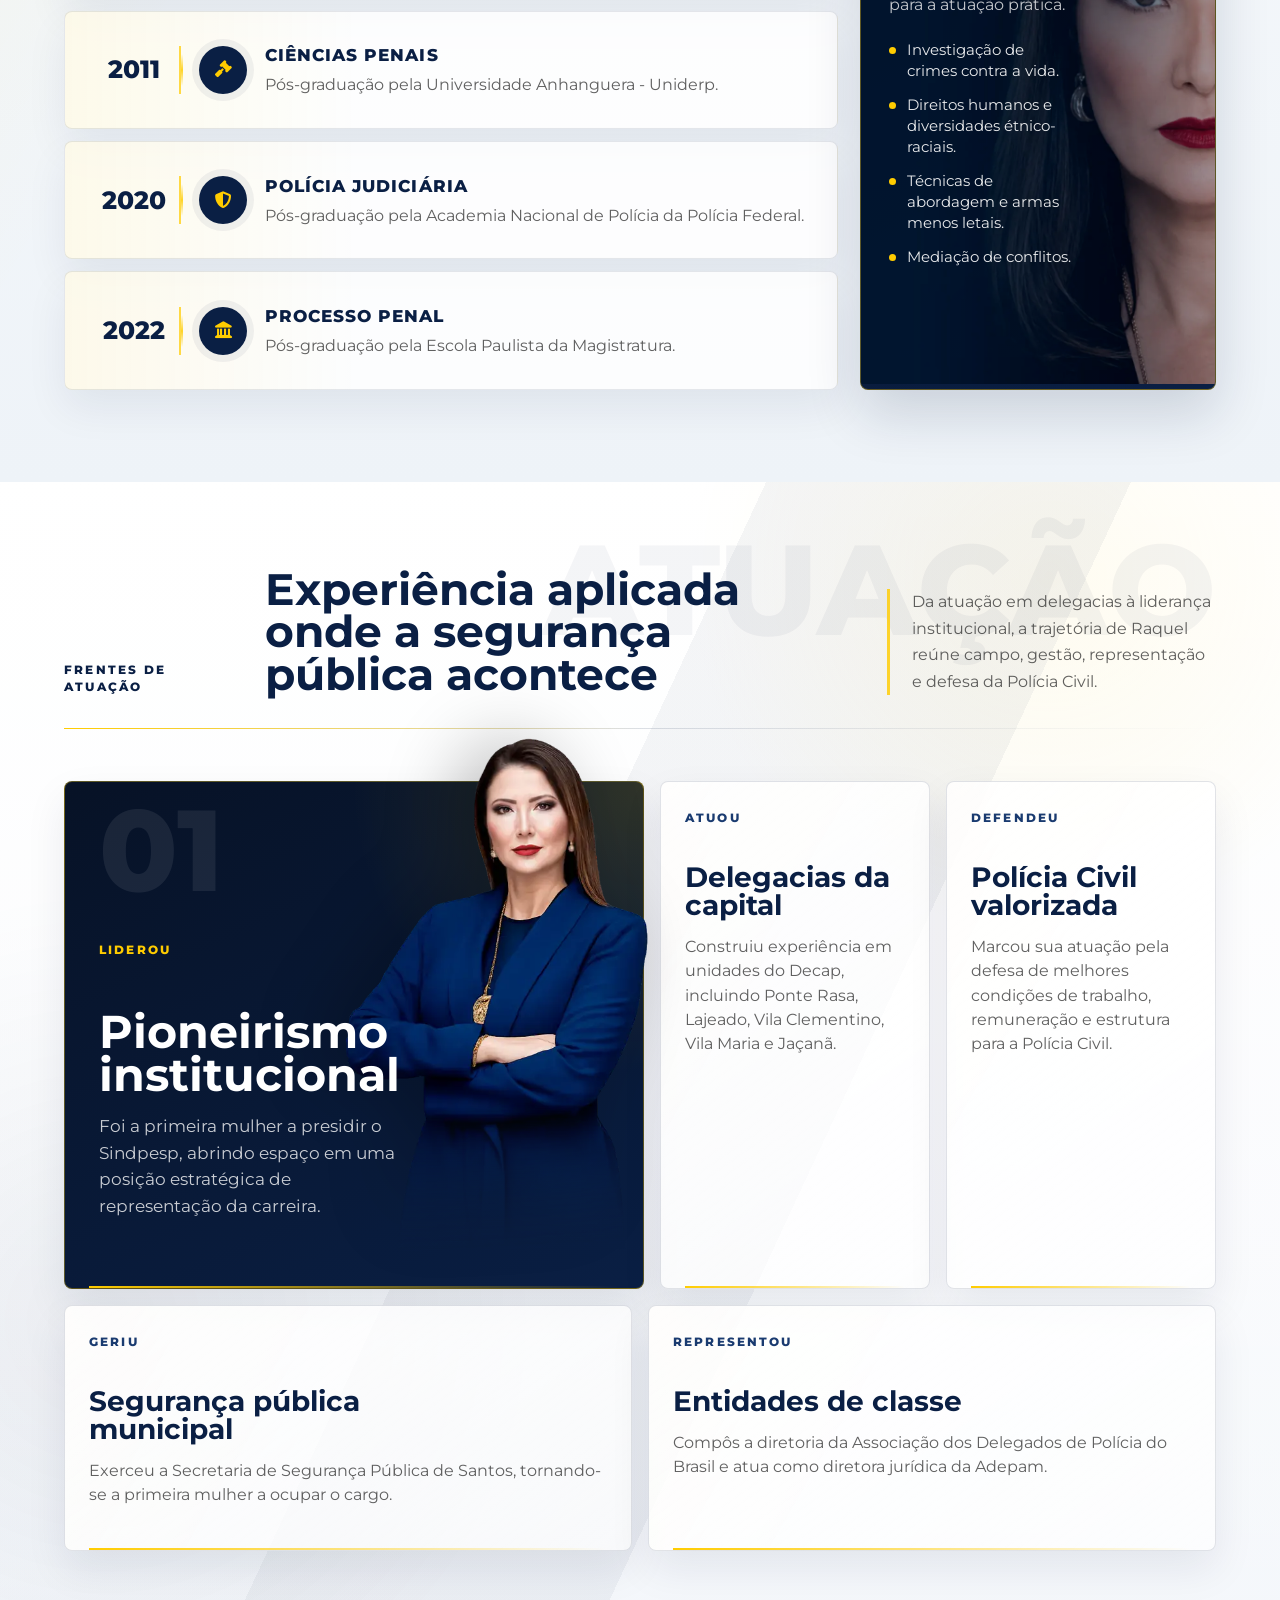
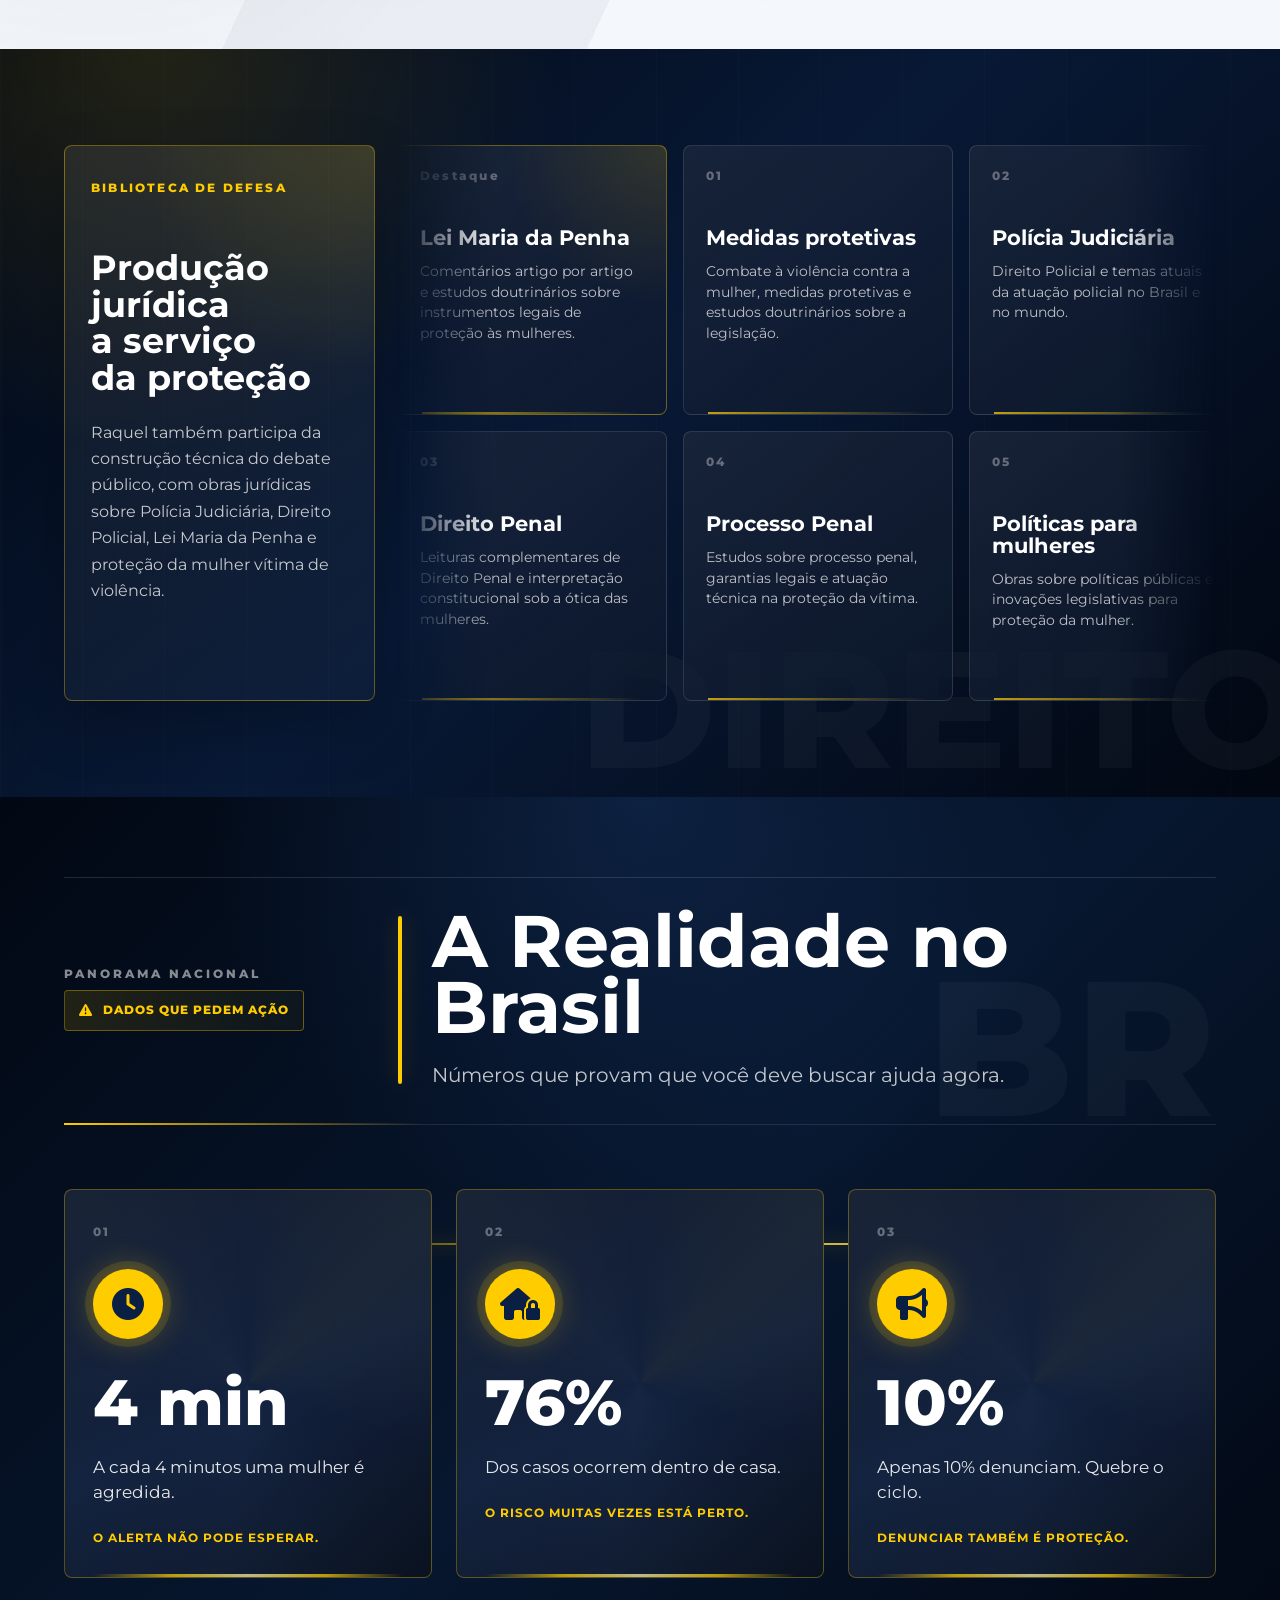
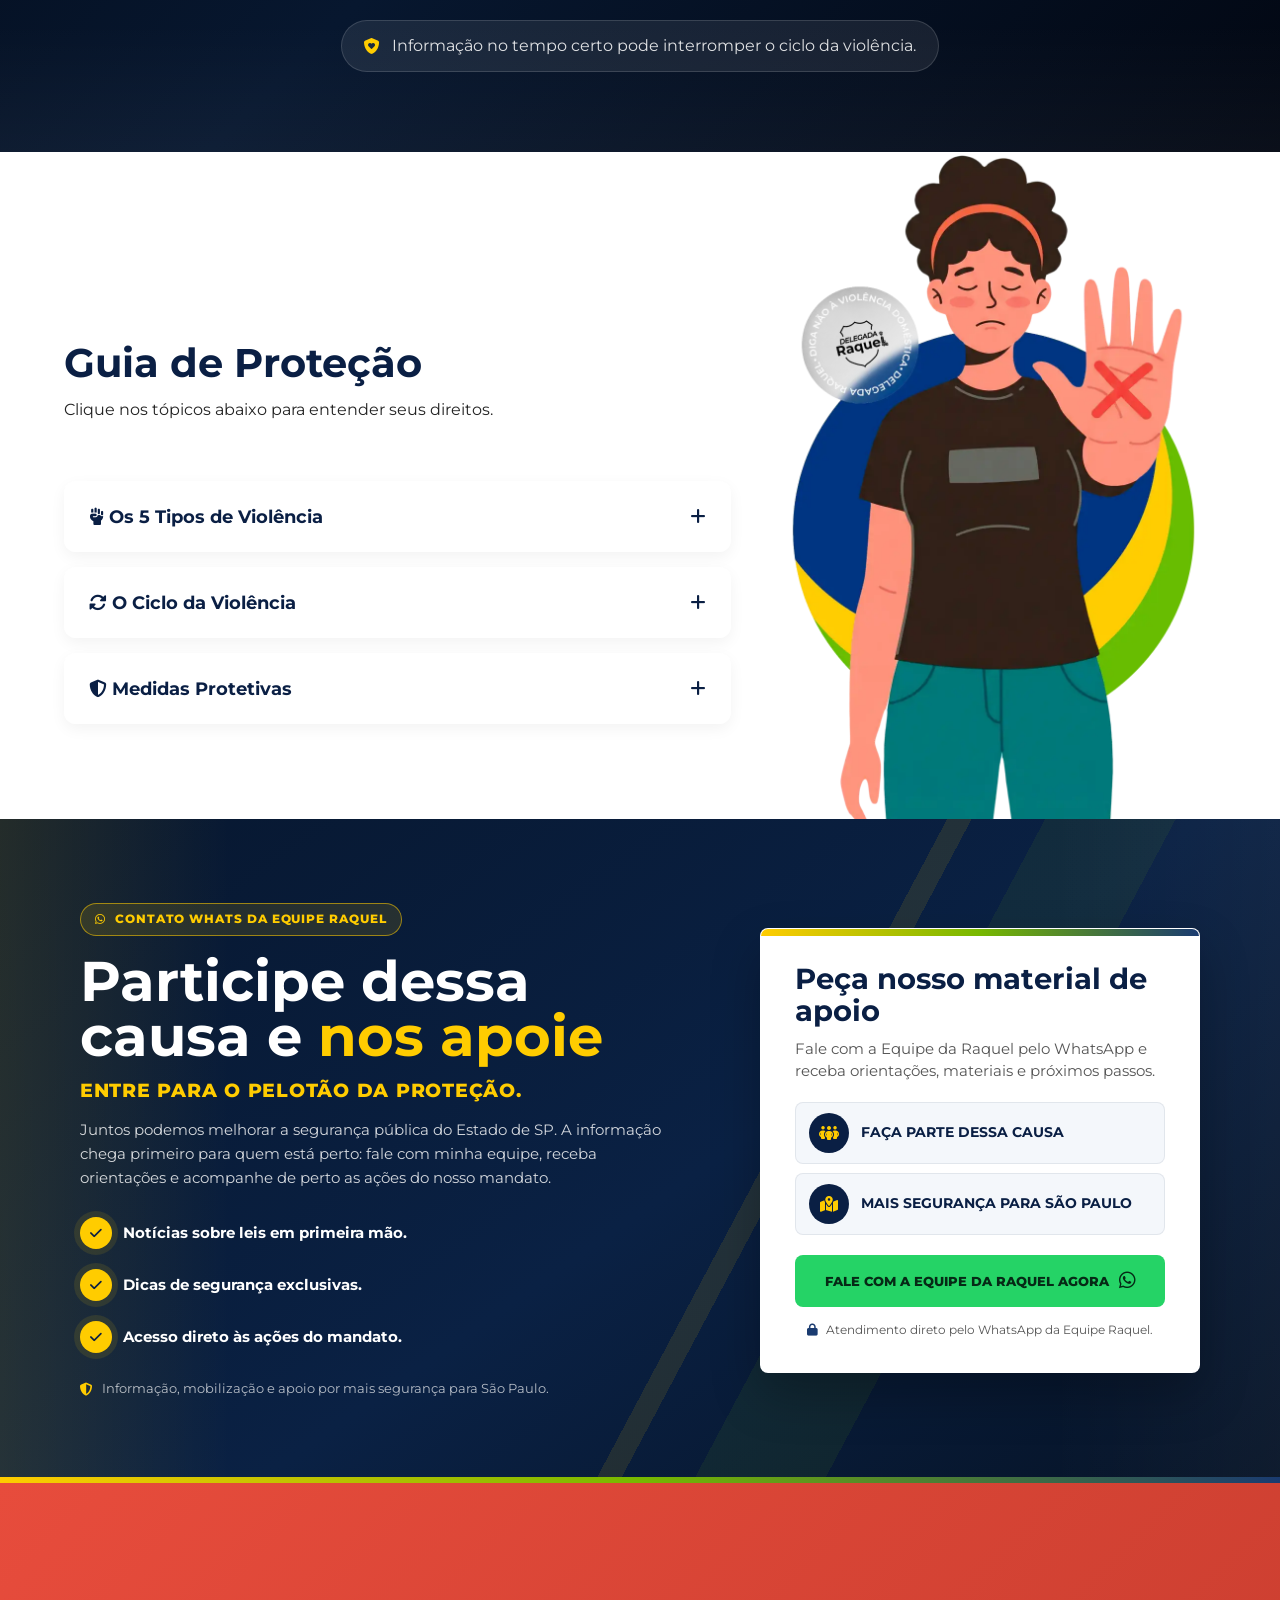
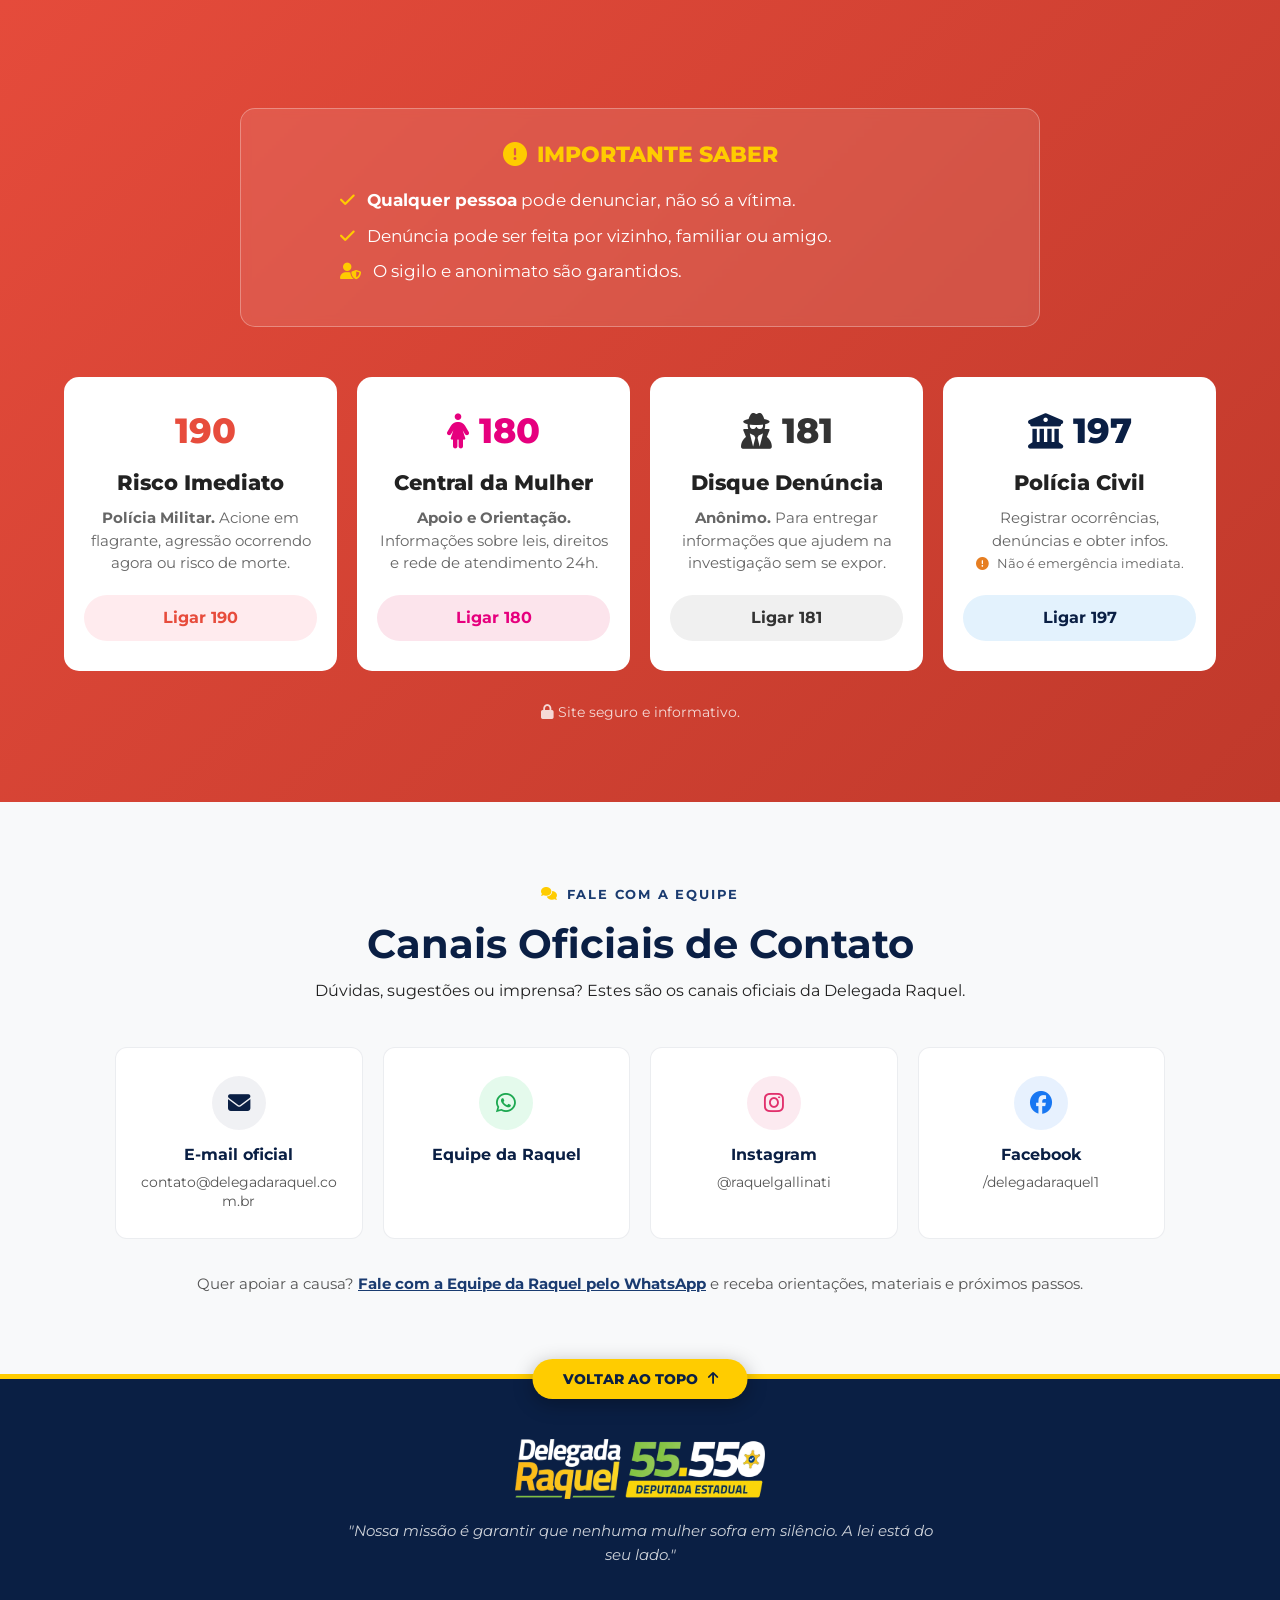
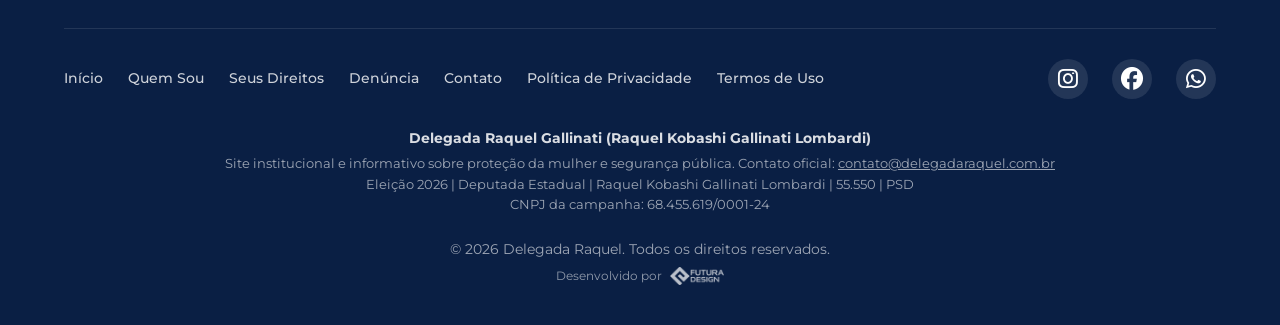
==== commit 5cc90054: "Remove a secao de propostas da campanha Sai a secao "O que eu vou defender na Assembleia" (carrossel" ====
--- a/index.html
+++ b/index.html
@@ -89,7 +89,6 @@
     <noscript><link rel="stylesheet" href="https://cdnjs.cloudflare.com/ajax/libs/font-awesome/6.4.0/css/all.min.css"></noscript>
     <link rel="stylesheet" href="style.min.css?v=calc-v5">
 
-    <link rel="stylesheet" href="propostas.css?v=21">
     <style id="ajustes-css">
     /* Logo horizontal no rodape (700x168): o CSS base espera a logo quadrada */
     .footer-logo-img{ width:min(250px,64vw); height:auto; max-height:none; border-radius:0; }
@@ -164,51 +163,6 @@
             </div>
         </div>
     </div>
-
-    <section id="propostas" class="propostas-section" data-api="https://coragemparamudar.online/api/propostas">
-        <div class="container">
-            <header class="propostas-head">
-                <span class="propostas-kicker"><i class="fa-solid fa-list-check"></i> Propostas</span>
-                <h2>O que eu vou <span class="highlight">defender</span> na Assembleia Legislativa de SP</h2>
-                <p class="propostas-lead">Cada proposta em um vídeo curto. Toque no vídeo para abrir e ler a proposta completa.</p>
-            </header>
-        </div>
-
-        <div class="propostas-stage" id="propostasStage" role="region" aria-label="Carrossel de propostas">
-            <div class="propostas-sizer" aria-hidden="true"></div>
-            <div class="propostas-3d" id="propostas3d">
-                <article class="proposta-slide" data-tag="Proteção à mulher" data-titulo="Delegacia da Mulher 24 horas" data-resumo="Atendimento especializado a qualquer hora, em todas as regiões do estado. Quem procura ajuda não pode ouvir &quot;volte amanhã&quot;." data-texto="Hoje muitas mulheres chegam à delegacia no pior momento da vida e encontram a porta fechada. A violência não tem hora marcada, e o socorro também não pode ter.||Vou trabalhar para que cada região do estado tenha uma Delegacia da Mulher aberta 24 horas, com equipe treinada, sala reservada para o depoimento e atendimento humanizado desde a primeira palavra.||Onde não houver estrutura para a unidade completa, um plantão especializado deve funcionar dentro da delegacia comum, com profissionais capacitados para acolher e registrar o caso na hora.">
-                    <div class="proposta-card3d">
-                        <video class="proposta-video" src="https://coragemparamudar.online/media/propostas/9a4231a5-93b0-492e-bc40-40e2a8d499c1.mp4" poster="https://coragemparamudar.online/media/propostas/3a3e91d6-bc77-4f28-8878-690e7ebf2465.jpg" muted loop playsinline preload="none" disablepictureinpicture></video>
-                        <div class="proposta-veil"></div>
-                        <span class="proposta-tag">Proteção à mulher</span>
-                        <div class="proposta-teaser">
-                            <h3>Delegacia da Mulher 24 horas</h3>
-                            <p>Atendimento especializado a qualquer hora, em todas as regiões do estado. Quem procura ajuda não pode ouvir &quot;volte amanhã&quot;.</p>
-                            <span class="proposta-expand"><i class="fa-solid fa-up-right-and-down-left-from-center"></i> Ver proposta</span>
-                        </div>
-                    </div>
-                </article>
-                <article class="proposta-slide" data-tag="Medida protetiva" data-titulo="Patrulha Maria da Penha em cada cidade" data-resumo="Equipes que visitam e acompanham quem tem medida protetiva, para a proteção não terminar no papel do juiz." data-texto="A medida protetiva é uma conquista, mas sozinha ela é apenas um documento. O que salva vidas é o acompanhamento depois que a decisão sai.||A Patrulha Maria da Penha visita periodicamente a mulher protegida, verifica se o agressor está respeitando a decisão e mantém um canal direto com a polícia. Onde ela existe, o descumprimento cai e o feminicídio cai junto.||Minha proposta é levar esse programa a todos os municípios paulistas, com viatura, equipe treinada e integração entre a Polícia Militar, a Guarda Civil e a rede de proteção da cidade.">
-                    <div class="proposta-card3d">
-                        <video class="proposta-video" src="https://coragemparamudar.online/media/propostas/11b45062-e15c-49a8-a594-f0302c27753b.mp4" poster="https://coragemparamudar.online/media/propostas/d9c5d3fc-75c9-4da4-94a5-5a929533859e.jpg" muted loop playsinline preload="none" disablepictureinpicture></video>
-                        <div class="proposta-veil"></div>
-                        <span class="proposta-tag">Medida protetiva</span>
-                        <div class="proposta-teaser">
-                            <h3>Patrulha Maria da Penha em cada cidade</h3>
-                            <p>Equipes que visitam e acompanham quem tem medida protetiva, para a proteção não terminar no papel do juiz.</p>
-                            <span class="proposta-expand"><i class="fa-solid fa-up-right-and-down-left-from-center"></i> Ver proposta</span>
-                        </div>
-                    </div>
-                </article>
-            </div>
-            <button class="propostas-nav prev" type="button" aria-label="Proposta anterior"><i class="fa-solid fa-chevron-left"></i></button>
-            <button class="propostas-nav next" type="button" aria-label="Próxima proposta"><i class="fa-solid fa-chevron-right"></i></button>
-        </div>
-
-        <div class="propostas-dots" id="propostasDots"></div>
-        <p class="propostas-hint"><i class="fa-solid fa-hand-pointer"></i> Arraste pro lado</p>
-    </section>
 
     <section id="sobre" class="about-authority">
         <div class="container about-grid">
@@ -847,25 +801,6 @@
 
     <script src="consent.js?v=lgpd-v2"></script>
     <script src="script.js?v=apoio-v1"></script>
-    <script src="gsap.min.js" defer></script>
-    <script src="propostas.js?v=16" defer></script>
-    <div class="proposta-modal" id="propostaModal" aria-hidden="true" role="dialog" aria-modal="true" aria-label="Proposta em vídeo">
-        <div class="proposta-modal-backdrop"></div>
-        <div class="proposta-modal-inner">
-            <button class="proposta-close" id="propostaClose" type="button" aria-label="Fechar e voltar ao site"><i class="fa-solid fa-xmark"></i></button>
-            <div class="proposta-modal-col">
-                <div class="proposta-modal-video" id="propostaModalVideo"><button class="proposta-modal-mute" id="propostaMute" type="button" aria-label="Desativar o som"><i class="fa-solid fa-volume-high"></i></button></div>
-                <button class="proposta-ler" id="propostaLer" type="button">Ler proposta <i class="fa-solid fa-arrow-down"></i></button>
-            </div>
-            <div class="proposta-balao" id="propostaBalao"><div class="proposta-balao-inner"></div></div>
-        </div>
-
-        <div class="proposta-apoio-bar" id="propostaApoioBar">
-            <a class="proposta-apoio" href="https://coragemparamudar.online/ir/apoio" target="_blank" rel="noopener">
-                <svg class="zap" viewBox="0 0 24 24" aria-hidden="true"><path d="M12.04 2C6.58 2 2.13 6.45 2.13 11.91c0 1.75.46 3.45 1.32 4.95L2 22l5.25-1.38a9.9 9.9 0 0 0 4.79 1.22h.01c5.46 0 9.9-4.45 9.9-9.91 0-2.65-1.03-5.14-2.9-7.01A9.82 9.82 0 0 0 12.04 2zm0 18.13h-.01a8.2 8.2 0 0 1-4.19-1.15l-.3-.18-3.12.82.83-3.04-.2-.31a8.22 8.22 0 0 1-1.26-4.36c0-4.54 3.7-8.23 8.25-8.23 2.2 0 4.27.86 5.83 2.42a8.19 8.19 0 0 1 2.41 5.82c0 4.54-3.7 8.21-8.24 8.21zm4.52-6.16c-.25-.12-1.47-.72-1.69-.81-.23-.08-.39-.12-.56.13-.16.24-.64.8-.79.97-.14.16-.29.19-.54.06-.25-.12-1.05-.39-1.99-1.23-.74-.66-1.23-1.47-1.38-1.72-.14-.25-.01-.38.11-.5.11-.11.25-.29.37-.43.13-.15.17-.25.25-.41.08-.17.04-.31-.02-.44-.06-.12-.56-1.35-.77-1.84-.2-.49-.4-.42-.56-.43h-.47c-.17 0-.43.06-.66.31-.22.25-.86.85-.86 2.06s.89 2.39 1.01 2.55c.12.17 1.75 2.67 4.23 3.74.59.26 1.05.41 1.41.52.59.19 1.13.16 1.56.1.48-.07 1.47-.6 1.68-1.18.21-.58.21-1.08.14-1.18-.06-.11-.22-.17-.47-.29z"/></svg> Eu apoio essa causa
-            </a>
-        </div>
-    </div>
 
 </body>
 </html>
